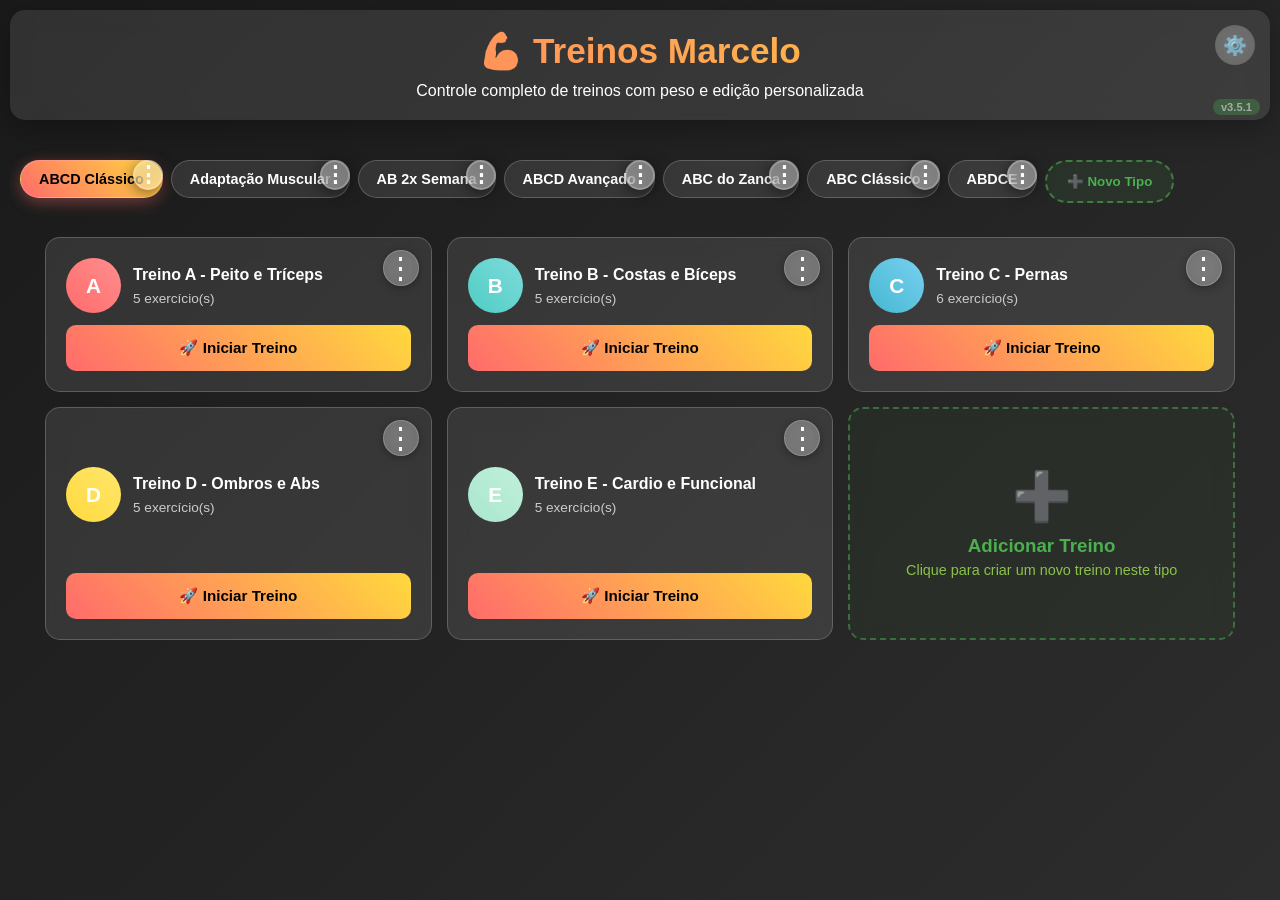
==== index.html @ 4aee3371 "Fix: Permitir criar treino sem exercícios" ====
<!DOCTYPE html>
<html lang="pt-br">
<head>
    <meta charset="UTF-8">
    <meta name="viewport" content="width=device-width, initial-scale=1.0, maximum-scale=1.0, user-scalable=no, viewport-fit=cover, shrink-to-fit=no">
    <meta http-equiv="Cache-Control" content="no-cache, no-store, must-revalidate">
    <meta http-equiv="Pragma" content="no-cache">
    <meta http-equiv="Expires" content="0">
    <title>💪 Treinos Marcelo - v3.5.1 Preview</title>
    <meta name="description" content="App de treinos com carga progressiva individual por série - v3.5.1 - Build: 20251028">
    <meta name="mobile-web-app-capable" content="yes">
    <meta name="apple-mobile-web-app-capable" content="yes">
    <meta name="apple-mobile-web-app-status-bar-style" content="black-translucent">
    <link rel="manifest" href="manifest.json">
    <meta name="theme-color" content="#1a1a1a">
    
    <style>
        * {
            margin: 0;
            padding: 0;
            box-sizing: border-box;
        }

        html {
            scroll-behavior: smooth;
        }

        body {
            font-family: 'Segoe UI', Tahoma, Geneva, Verdana, sans-serif;
            background: linear-gradient(135deg, #1a1a1a 0%, #2d2d2d 100%);
            color: #ffffff;
            min-height: 100vh;
            padding: 10px;
            -webkit-font-smoothing: antialiased;
            -moz-osx-font-smoothing: grayscale;
            touch-action: manipulation;
        }

        .header {
            text-align: center;
            padding: 20px;
            background: rgba(255, 255, 255, 0.1);
            backdrop-filter: blur(10px);
            border-radius: 15px;
            margin-bottom: 20px;
            box-shadow: 0 8px 32px rgba(0, 0, 0, 0.3);
            position: relative;
        }

        .header h1 {
            font-size: 2.2em;
            margin-bottom: 10px;
            background: linear-gradient(45deg, #ff6b6b, #ffd93d);
            -webkit-background-clip: text;
            -webkit-text-fill-color: transparent;
            background-clip: text;
        }

        .btn-config {
            position: absolute;
            top: 15px;
            right: 15px;
            background: rgba(255, 255, 255, 0.2);
            border: none;
            border-radius: 50%;
            width: 40px;
            height: 40px;
            color: white;
            cursor: pointer;
            font-size: 1.2em;
            transition: all 0.3s ease;
            backdrop-filter: blur(10px);
        }

        .btn-config:hover {
            background: rgba(255, 255, 255, 0.3);
            transform: rotate(90deg);
        }

        .tipo-selector {
            display: flex;
            flex-wrap: nowrap;
            gap: 8px;
            justify-content: flex-start;
            margin-bottom: 20px;
            position: relative;
            overflow-x: auto;
            overflow-y: visible;
            padding: 20px 10px 14px 10px;
            margin-top: 5px;
            scroll-behavior: smooth;
            -webkit-overflow-scrolling: touch;
            scroll-snap-type: x proximity;
            z-index: 50;
        }

        .tipo-selector::-webkit-scrollbar {
            height: 6px;
        }

        .tipo-selector::-webkit-scrollbar-track {
            background: rgba(255, 255, 255, 0.1);
            border-radius: 10px;
            margin: 0 10px;
        }

        .tipo-selector::-webkit-scrollbar-thumb {
            background: rgba(255, 193, 7, 0.6);
            border-radius: 10px;
        }

        .tipo-selector::-webkit-scrollbar-thumb:hover {
            background: rgba(255, 193, 7, 0.8);
        }

        .tipo-btn {
            padding: 10px 18px;
            border: none;
            border-radius: 20px;
            background: rgba(255, 255, 255, 0.1);
            color: white;
            cursor: pointer;
            transition: all 0.3s ease;
            font-weight: bold;
            font-size: 0.9em;
            backdrop-filter: blur(10px);
            border: 1px solid rgba(255, 255, 255, 0.2);
            user-select: none;
            -webkit-tap-highlight-color: transparent;
            white-space: nowrap;
            flex-shrink: 0;
            scroll-snap-align: start;
        }

        .tipo-btn:hover {
            background: rgba(255, 255, 255, 0.2);
            transform: translateY(-2px);
        }

        .tipo-btn.active {
            background: linear-gradient(45deg, #ff6b6b, #ffd93d);
            color: #000;
            box-shadow: 0 4px 15px rgba(255, 107, 107, 0.4);
        }

        .tipo-btn-container {
            position: relative;
            display: inline-block;
            z-index: 100;
        }

        .btn-menu-tipo {
            position: absolute;
            top: 0px;
            right: 0px;
            width: 30px;
            height: 30px;
            border: none;
            border-radius: 50%;
            background: rgba(255, 255, 255, 0.35);
            color: white;
            cursor: pointer;
            font-size: 1.4em;
            font-weight: bold;
            display: flex;
            align-items: center;
            justify-content: center;
            transition: all 0.3s ease;
            box-shadow: 0 3px 15px rgba(0, 0, 0, 0.5);
            z-index: 2000;
            backdrop-filter: blur(10px);
            border: 2px solid rgba(255, 255, 255, 0.2);
            line-height: 1;
        }

        .btn-menu-tipo:hover {
            background: rgba(255, 255, 255, 0.45);
            transform: scale(1.15);
            box-shadow: 0 4px 20px rgba(0, 0, 0, 0.6);
        }

        .dropdown-menu-tipo {
            position: absolute;
            top: 25px;
            right: -8px;
            background: rgba(30, 30, 30, 0.98);
            backdrop-filter: blur(20px);
            border-radius: 12px;
            box-shadow: 0 8px 32px rgba(0, 0, 0, 0.5);
            border: 1px solid rgba(255, 255, 255, 0.1);
            min-width: 160px;
            z-index: 3000;
            display: none;
            overflow: hidden;
            animation: fadeInDown 0.2s ease;
        }

        .dropdown-menu-tipo.show {
            display: block;
        }

        @keyframes fadeInDown {
            from {
                opacity: 0;
                transform: translateY(-10px);
            }
            to {
                opacity: 1;
                transform: translateY(0);
            }
        }

        .dropdown-item-tipo {
            padding: 12px 16px;
            cursor: pointer;
            transition: all 0.2s ease;
            display: flex;
            align-items: center;
            gap: 10px;
            color: white;
            font-size: 0.9em;
            border: none;
            background: transparent;
            width: 100%;
            text-align: left;
        }

        .dropdown-item-tipo:hover {
            background: rgba(255, 255, 255, 0.1);
        }

        .dropdown-item-tipo.edit {
            border-bottom: 1px solid rgba(255, 255, 255, 0.1);
        }

        .dropdown-item-tipo.edit:hover {
            background: rgba(255, 193, 7, 0.2);
            color: #ffc107;
        }

        .dropdown-item-tipo.delete:hover {
            background: rgba(244, 67, 54, 0.2);
            color: #f44336;
        }

        .btn-add-tipo {
            padding: 12px 20px;
            border: 2px dashed rgba(76, 175, 80, 0.6);
            border-radius: 25px;
            background: rgba(76, 175, 80, 0.1);
            color: #4caf50;
            cursor: pointer;
            transition: all 0.3s ease;
            font-weight: bold;
            backdrop-filter: blur(10px);
            user-select: none;
            -webkit-tap-highlight-color: transparent;
        }

        .btn-add-tipo:hover {
            background: rgba(76, 175, 80, 0.2);
            border-color: rgba(76, 175, 80, 0.8);
            transform: translateY(-2px);
        }

        .treinos-grid {
            display: grid;
            grid-template-columns: repeat(auto-fit, minmax(320px, 1fr));
            gap: 15px;
            max-width: 1200px;
            margin: 0 auto;
            padding: 0 5px;
        }

        .treino-card {
            background: rgba(255, 255, 255, 0.1);
            backdrop-filter: blur(10px);
            border-radius: 15px;
            padding: 18px;
            border: 1px solid rgba(255, 255, 255, 0.2);
            transition: all 0.3s ease;
            position: relative;
            overflow: visible;
            display: flex;
            flex-direction: column;
        }

        .treino-card:hover {
            transform: translateY(-3px);
            box-shadow: 0 10px 30px rgba(0, 0, 0, 0.3);
        }

        .treino-header {
            display: flex;
            align-items: center;
            margin-bottom: 12px;
            flex: 1;
            position: relative;
        }
        
        .btn-menu-treino-card {
            position: absolute;
            top: -8px;
            right: -8px;
            width: 36px;
            height: 36px;
            border: none;
            border-radius: 50%;
            background: rgba(255, 255, 255, 0.25);
            color: white;
            font-size: 1.8em;
            cursor: pointer;
            transition: all 0.3s ease;
            display: flex;
            align-items: center;
            justify-content: center;
            line-height: 1;
            z-index: 100;
            backdrop-filter: blur(10px);
            border: 1px solid rgba(255, 255, 255, 0.2);
            box-shadow: 0 2px 8px rgba(0, 0, 0, 0.3);
        }
        
        .btn-menu-treino-card:hover {
            background: rgba(255, 255, 255, 0.35);
            transform: scale(1.1);
        }

        .treino-letra {
            width: 55px;
            height: 55px;
            border-radius: 50%;
            display: flex;
            align-items: center;
            justify-content: center;
            font-weight: bold;
            font-size: 1.3em;
            margin-right: 12px;
            flex-shrink: 0;
        }

        .treino-a .treino-letra { background: linear-gradient(45deg, #ff6b6b, #ff8e8e); }
        .treino-b .treino-letra { background: linear-gradient(45deg, #4ecdc4, #7fdbda); }
        .treino-c .treino-letra { background: linear-gradient(45deg, #45b7d1, #78d1f0); }
        .treino-d .treino-letra { background: linear-gradient(45deg, #ffd93d, #ffe66d); }
        .treino-e .treino-letra { background: linear-gradient(45deg, #a8e6cf, #c1f0d8); }

        .treino-info h3 {
            font-size: 1em;
            margin-bottom: 5px;
            line-height: 1.3;
            word-wrap: break-word;
        }

        .treino-info p {
            color: #ccc;
            font-size: 0.85em;
        }

        .treino-actions {
            display: flex;
            gap: 10px;
            margin-top: auto;
        }

        .btn-iniciar {
            flex: 1;
            padding: 14px 12px;
            border: none;
            border-radius: 10px;
            background: linear-gradient(45deg, #ff6b6b, #ffd93d);
            color: #000;
            font-weight: bold;
            font-size: 0.95em;
            cursor: pointer;
            transition: all 0.3s ease;
            user-select: none;
            -webkit-tap-highlight-color: transparent;
        }

        .btn-iniciar:hover {
            transform: scale(1.05);
            box-shadow: 0 5px 15px rgba(255, 107, 107, 0.4);
        }

        .dropdown-menu-treino {
            position: absolute;
            top: 30px;
            right: -5px;
            background: rgba(30, 30, 30, 0.98);
            backdrop-filter: blur(20px);
            border-radius: 12px;
            box-shadow: 0 8px 32px rgba(0, 0, 0, 0.5);
            border: 1px solid rgba(255, 255, 255, 0.1);
            min-width: 160px;
            z-index: 1000;
            display: none;
            overflow: hidden;
            animation: fadeInDown 0.2s ease;
        }

        .dropdown-menu-treino.show {
            display: block;
        }

        .dropdown-item-treino {
            padding: 12px 16px;
            cursor: pointer;
            transition: all 0.2s ease;
            display: flex;
            align-items: center;
            gap: 10px;
            color: white;
            font-size: 0.9em;
            border: none;
            background: transparent;
            width: 100%;
            text-align: left;
        }

        .dropdown-item-treino:hover {
            background: rgba(255, 255, 255, 0.1);
        }

        .dropdown-item-treino.edit {
            border-bottom: 1px solid rgba(255, 255, 255, 0.1);
        }

        .dropdown-item-treino.edit:hover {
            background: rgba(255, 193, 7, 0.2);
            color: #ffc107;
        }

        .dropdown-item-treino.delete:hover {
            background: rgba(244, 67, 54, 0.2);
            color: #f44336;
        }

        .btn-edit {
            padding: 12px 16px;
            border: none;
            border-radius: 8px;
            background: rgba(255, 255, 255, 0.2);
            color: white;
            cursor: pointer;
            transition: all 0.3s ease;
            backdrop-filter: blur(10px);
            user-select: none;
            -webkit-tap-highlight-color: transparent;
        }

        .btn-edit:hover {
            background: rgba(255, 255, 255, 0.3);
            transform: scale(1.05);
        }

        /* Modal para execução do treino */
        .modal-overlay {
            position: fixed;
            top: 0;
            left: 0;
            width: 100%;
            height: 100%;
            background: rgba(0, 0, 0, 0.8);
            display: flex;
            align-items: center;
            justify-content: center;
            z-index: 1000;
            padding: 20px;
        }

        .modal-content {
            background: rgba(26, 26, 26, 0.95);
            backdrop-filter: blur(20px);
            border-radius: 20px;
            padding: 30px;
            max-width: 500px;
            width: 100%;
            max-height: 90vh;
            overflow-y: auto;
            border: 1px solid rgba(255, 255, 255, 0.2);
        }

        .modal-header {
            text-align: center;
            margin-bottom: 25px;
        }

        .modal-header h2 {
            margin-bottom: 10px;
            background: linear-gradient(45deg, #ff6b6b, #ffd93d);
            -webkit-background-clip: text;
            -webkit-text-fill-color: transparent;
            background-clip: text;
        }

        .exercicio-item {
            background: rgba(255, 255, 255, 0.1);
            border-radius: 10px;
            padding: 15px;
            margin-bottom: 12px;
            transition: all 0.3s ease;
        }

        .exercicio-item.concluido {
            background: rgba(76, 175, 80, 0.3);
            border: 1px solid rgba(76, 175, 80, 0.5);
        }

        .exercicio-header-row {
            display: flex;
            justify-content: space-between;
            align-items: center;
            margin-bottom: 12px;
            padding-bottom: 10px;
            border-bottom: 1px solid rgba(255, 255, 255, 0.1);
        }

        .exercicio-nome {
            font-weight: bold;
            font-size: 1em;
            color: #fff;
            flex: 1;
        }

        .exercicio-header-actions {
            display: flex;
            align-items: center;
            gap: 8px;
        }

        .series-config-input {
            width: 45px;
            padding: 6px;
            border: none;
            border-radius: 5px;
            background: rgba(255, 255, 255, 0.15);
            color: white;
            text-align: center;
            font-size: 0.85em;
            font-weight: bold;
        }

        .series-container {
            display: flex;
            flex-direction: column;
            gap: 8px;
            margin-bottom: 10px;
        }

        .serie-row {
            display: flex;
            align-items: center;
            gap: 8px;
            background: rgba(0, 0, 0, 0.2);
            padding: 8px 10px;
            border-radius: 8px;
            transition: all 0.2s ease;
        }

        .serie-row:hover {
            background: rgba(0, 0, 0, 0.3);
        }

        .serie-label {
            font-weight: bold;
            color: #ffd93d;
            font-size: 0.85em;
            min-width: 25px;
        }

        .reps-serie-input {
            width: 50px;
            padding: 6px;
            border: none;
            border-radius: 5px;
            background: rgba(255, 255, 255, 0.15);
            color: white;
            text-align: center;
            font-size: 0.85em;
        }

        .peso-serie-input {
            width: 60px;
            padding: 6px;
            border: none;
            border-radius: 5px;
            background: rgba(255, 107, 107, 0.2);
            color: white;
            text-align: center;
            font-size: 0.85em;
            font-weight: bold;
            border: 1px solid rgba(255, 107, 107, 0.3);
        }

        .peso-serie-input:focus {
            background: rgba(255, 107, 107, 0.3);
            outline: none;
            border-color: rgba(255, 107, 107, 0.5);
        }

        .btn-check-serie {
            width: 28px;
            height: 28px;
            border: none;
            border-radius: 50%;
            background: rgba(76, 175, 80, 0.2);
            color: white;
            cursor: pointer;
            font-size: 1em;
            transition: all 0.3s ease;
            display: flex;
            align-items: center;
            justify-content: center;
            margin-left: auto;
        }

        .btn-check-serie.concluida {
            background: rgba(76, 175, 80, 0.8);
            color: #fff;
        }

        .btn-check-serie:hover {
            transform: scale(1.1);
            background: rgba(76, 175, 80, 0.4);
        }

        .exercicio-footer {
            display: flex;
            gap: 6px;
            justify-content: center;
        }

        .btn-timer-small {
            padding: 6px 12px;
            border: none;
            border-radius: 6px;
            background: rgba(255, 193, 7, 0.2);
            color: #ffc107;
            cursor: pointer;
            font-size: 0.75em;
            transition: all 0.2s ease;
            font-weight: bold;
        }

        .btn-timer-small:hover {
            background: rgba(255, 193, 7, 0.3);
            transform: translateY(-2px);
        }

        .exercicio-info {
            flex: 0 0 auto;
            margin-right: 12px;
        }

        .exercicio-controls {
            display: flex;
            align-items: center;
            gap: 10px;
            flex-wrap: wrap;
        }

        .peso-input {
            width: 70px;
            padding: 8px;
            border: none;
            border-radius: 5px;
            background: rgba(255, 255, 255, 0.2);
            color: white;
            text-align: center;
            font-size: 0.9em;
        }

        .series-input, .reps-input {
            width: 50px;
            padding: 8px;
            border: none;
            border-radius: 5px;
            background: rgba(255, 255, 255, 0.2);
            color: white;
            text-align: center;
            font-size: 0.9em;
        }

        .peso-input::placeholder,
        .series-input::placeholder,
        .reps-input::placeholder,
        .series-config-input::placeholder,
        .reps-serie-input::placeholder,
        .peso-serie-input::placeholder {
            color: rgba(255, 255, 255, 0.7);
        }

        .timer-container {
            position: fixed;
            top: 50%;
            left: 50%;
            transform: translate(-50%, -50%);
            background: rgba(26, 26, 26, 0.95);
            backdrop-filter: blur(20px);
            border-radius: 20px;
            padding: 30px;
            text-align: center;
            z-index: 1500;
            border: 1px solid rgba(255, 255, 255, 0.2);
            min-width: 250px;
        }

        .timer-display {
            font-size: 3em;
            font-weight: bold;
            background: linear-gradient(45deg, #ff6b6b, #ffd93d);
            -webkit-background-clip: text;
            -webkit-text-fill-color: transparent;
            background-clip: text;
            margin-bottom: 20px;
        }

        .timer-controls {
            display: flex;
            gap: 10px;
            justify-content: center;
        }

        .btn-timer {
            padding: 10px 20px;
            border: none;
            border-radius: 8px;
            background: rgba(255, 255, 255, 0.2);
            color: white;
            cursor: pointer;
            transition: all 0.3s ease;
            font-weight: bold;
        }

        .btn-timer:hover {
            background: rgba(255, 255, 255, 0.3);
            transform: scale(1.05);
        }

        .btn-timer.primary {
            background: linear-gradient(45deg, #4caf50, #8bc34a);
        }

        .btn-timer.danger {
            background: linear-gradient(45deg, #f44336, #ff7043);
        }

        .peso-input::placeholder {
            color: rgba(255, 255, 255, 0.7);
        }

        .btn-concluir {
            padding: 8px 15px;
            border: none;
            border-radius: 5px;
            background: rgba(76, 175, 80, 0.7);
            color: white;
            cursor: pointer;
            transition: all 0.3s ease;
        }

        .btn-concluir:hover {
            background: rgba(76, 175, 80, 1);
        }

        .btn-concluir.concluido {
            background: rgba(255, 193, 7, 0.7);
        }

        .btn-concluir.concluido:hover {
            background: rgba(255, 193, 7, 1);
        }

        .modal-footer {
            text-align: center;
            margin-top: 25px;
        }

        .btn-fechar {
            padding: 12px 30px;
            border: none;
            border-radius: 8px;
            background: rgba(255, 255, 255, 0.2);
            color: white;
            cursor: pointer;
            transition: all 0.3s ease;
        }

        .btn-fechar:hover {
            background: rgba(255, 255, 255, 0.3);
        }

        /* Modal de edição */
        .modal-edicao {
            position: fixed;
            top: 0;
            left: 0;
            width: 100%;
            height: 100%;
            background: rgba(0, 0, 0, 0.8);
            display: flex;
            align-items: center;
            justify-content: center;
            z-index: 1001;
            padding: 20px;
        }

        .modal-edicao .modal-content {
            max-width: 600px;
        }

        /* Estilos específicos para o modal de cadastro de exercício */
        .modal-exercicio {
            max-width: 500px !important;
        }

        .form-exercicio {
            display: flex;
            flex-direction: column;
            gap: 20px;
        }

        .form-row {
            display: grid;
            grid-template-columns: 1fr 1fr;
            gap: 15px;
        }

        .form-preview {
            background: rgba(255, 255, 255, 0.05);
            padding: 15px;
            border-radius: 10px;
            border: 1px solid rgba(255, 255, 255, 0.1);
        }

        .form-preview h4 {
            margin: 0 0 10px 0;
            color: #4ecdc4;
            font-size: 0.9em;
        }

        .preview-exercicio {
            display: flex;
            justify-content: space-between;
            align-items: center;
            background: rgba(255, 255, 255, 0.1);
            padding: 12px;
            border-radius: 8px;
            font-size: 0.9em;
        }

        .preview-dados {
            color: #ccc;
            font-size: 0.8em;
        }

        .btn-edit-exercicio {
            background: rgba(255, 193, 61, 0.2);
            color: #ffd93d;
            border: 1px solid rgba(255, 193, 61, 0.3);
            border-radius: 6px;
            padding: 8px;
            cursor: pointer;
            transition: all 0.2s ease;
            font-size: 0.9em;
            margin-left: 10px;
        }

        .btn-edit-exercicio:hover {
            background: rgba(255, 193, 61, 0.3);
            transform: scale(1.05);
        }

        /* Histórico de carga progressiva */
        .carga-progressiva {
            background: rgba(255, 255, 255, 0.05);
            padding: 10px;
            border-radius: 8px;
            margin-top: 10px;
            border: 1px solid rgba(76, 175, 80, 0.3);
        }

        .carga-progressiva h5 {
            margin: 0 0 8px 0;
            color: #4caf50;
            font-size: 0.85em;
            display: flex;
            align-items: center;
            gap: 5px;
        }

        .series-historico-container {
            display: grid;
            grid-template-columns: repeat(auto-fit, minmax(140px, 1fr));
            gap: 10px;
            margin-top: 15px;
        }

        .serie-historico-card {
            background: rgba(255, 255, 255, 0.05);
            border: 1px solid rgba(255, 193, 7, 0.3);
            padding: 10px;
            border-radius: 8px;
        }

        .sugestao-mini {
            background: rgba(76, 175, 80, 0.15);
            border: 1px solid rgba(76, 175, 80, 0.3);
            padding: 6px 8px;
            border-radius: 5px;
            margin-bottom: 8px;
            font-size: 0.8em;
            display: flex;
            justify-content: space-between;
            align-items: center;
        }

        .btn-aplicar-mini {
            background: rgba(76, 175, 80, 0.7);
            color: white;
            border: none;
            padding: 4px 10px;
            border-radius: 4px;
            cursor: pointer;
            font-size: 0.9em;
            font-weight: bold;
        }

        .btn-aplicar-mini:hover {
            background: rgba(76, 175, 80, 1);
        }

        .historico-mini {
            display: flex;
            flex-direction: column;
            gap: 4px;
        }

        .historico-mini-item {
            display: flex;
            justify-content: space-between;
            padding: 3px 0;
            border-bottom: 1px solid rgba(255, 255, 255, 0.05);
        }

        .historico-item {
            background: rgba(255, 255, 255, 0.05);
            padding: 6px 10px;
            margin: 4px 0;
            border-radius: 5px;
            font-size: 0.8em;
            display: flex;
            justify-content: space-between;
            align-items: center;
        }

        .sugestao-carga {
            background: rgba(76, 175, 80, 0.2);
            border: 1px solid rgba(76, 175, 80, 0.5);
            padding: 8px 12px;
            border-radius: 6px;
            margin-top: 8px;
            font-size: 0.85em;
            color: #8bc34a;
            display: flex;
            align-items: center;
            gap: 8px;
        }

        .btn-usar-sugestao {
            background: rgba(76, 175, 80, 0.8);
            color: white;
            border: none;
            padding: 4px 12px;
            border-radius: 4px;
            cursor: pointer;
            font-size: 0.8em;
            font-weight: bold;
        }

        .btn-usar-sugestao:hover {
            background: rgba(76, 175, 80, 1);
        }

        /* ========================================
           OTIMIZAÇÕES POCO X7 PRO (393px width)
           ======================================== */
        
        @media (max-width: 393px) {
            /* Modal otimizado */
            .modal-content {
                max-width: 95vw !important;
                margin: 10px auto !important;
                padding: 15px !important;
                max-height: 90vh !important;
                overflow-y: auto !important;
            }
            
            .modal-exercicio {
                max-width: 95% !important;
                margin: 10px auto !important;
                max-height: 85vh !important;
                overflow-y: auto !important;
            }
            
            .form-exercicio {
                gap: 15px !important;
            }
            
            .form-exercicio input,
            .form-exercicio select {
                font-size: 16px !important;
                padding: 12px !important;
            }
            
            .form-exercicio label {
                font-size: 0.95em !important;
                margin-bottom: 5px !important;
            }
            
            /* Header ajustado */
            .header h1 {
                font-size: 1.8em !important;
            }
            
            .header p {
                font-size: 0.85em !important;
            }
            
            /* Seletor de tipos responsivo */
            .tipo-selector {
                gap: 8px !important;
                padding: 0 5px !important;
            }
            
            .tipo-btn-container {
                flex: 0 0 auto;
                z-index: 100 !important;
            }
            
            .tipo-btn {
                padding: 10px 16px !important;
                font-size: 0.85em !important;
                white-space: nowrap;
            }
            
            /* Botão de menu do tipo maior no mobile */
            .btn-menu-tipo {
                width: 32px !important;
                height: 32px !important;
                top: 2px !important;
                right: 2px !important;
                font-size: 1.4em !important;
                background: rgba(255, 255, 255, 0.4) !important;
                box-shadow: 0 4px 20px rgba(0, 0, 0, 0.6) !important;
                border: 2px solid rgba(255, 255, 255, 0.3) !important;
                z-index: 2000 !important;
            }
            
            .btn-menu-tipo:active {
                transform: scale(0.95) !important;
                background: rgba(255, 255, 255, 0.5) !important;
            }
            
            .dropdown-menu-tipo {
                z-index: 3000 !important;
                min-width: 150px !important;
                top: 28px !important;
            }
            
            .btn-add-tipo {
                padding: 10px 16px !important;
                font-size: 0.85em !important;
            }
            
            /* Grid de treinos */
            .treinos-grid {
                grid-template-columns: 1fr !important;
                gap: 15px !important;
                padding: 0 5px !important;
            }
            
            /* Cards de treino */
            .treino-card {
                padding: 15px !important;
            }
            
            .btn-menu-treino-card {
                width: 40px !important;
                height: 40px !important;
                top: -10px !important;
                right: -10px !important;
                font-size: 2em !important;
                background: rgba(255, 255, 255, 0.35) !important;
            }

            .treino-header {
                flex-direction: row;
                gap: 10px;
            }
            
            .treino-letra {
                width: 50px !important;
                height: 50px !important;
                font-size: 1.5em !important;
            }
            
            /* Formulários */
            .form-row {
                grid-template-columns: 1fr !important;
                gap: 10px !important;
            }
            
            .form-group input,
            .form-group textarea,
            .form-group select {
                font-size: 16px !important; /* Evita zoom no iOS */
            }
            
            /* Preview de exercício */
            .preview-exercicio {
                flex-direction: column;
                align-items: flex-start;
                gap: 5px;
            }
            
            /* Botões de edição */
            .btn-edit-exercicio {
                padding: 6px;
                font-size: 0.8em;
            }
            
            /* Séries individuais */
            .serie-row {
                flex-wrap: wrap;
                gap: 6px !important;
                padding: 10px 8px !important;
            }
            
            .serie-label {
                min-width: 30px !important;
            }
            
            .reps-serie-input,
            .peso-serie-input {
                flex: 1;
                min-width: 60px;
            }
            
            /* Footer de exercícios com timers */
            .exercicio-footer {
                flex-wrap: wrap;
                gap: 5px !important;
            }
            
            .btn-timer-small {
                flex: 1;
                min-width: 70px;
                padding: 8px 10px !important;
                font-size: 0.7em !important;
            }
            
            /* Dropdown menus */
            .dropdown-menu-tipo,
            .dropdown-menu-treino {
                min-width: 140px !important;
                right: 0 !important;
            }
            
            .btn-iniciar {
                flex: 1 !important;
                font-size: 0.9em !important;
                padding: 12px 10px !important;
            }
            
            .treino-actions {
                gap: 10px !important;
            }
            
            /* Histórico de séries */
            .series-historico-container {
                grid-template-columns: 1fr !important;
            }
            
            /* Botões de ação */
            .form-actions {
                flex-direction: column !important;
                gap: 10px !important;
            }
            
            .btn-salvar,
            .btn-cancelar,
            .btn-fechar {
                width: 100% !important;
            }
            
            /* Exercícios list */
            .exercicios-lista {
                max-height: 250px !important;
            }
            
            /* Input de nome de treino ao criar novo tipo */
            #novoTipoNome {
                font-size: 16px !important;
                width: 100% !important;
            }
        }

        .form-group {
            margin-bottom: 20px;
        }

        .form-group label {
            display: block;
            margin-bottom: 8px;
            font-weight: bold;
            color: #ffd93d;
        }

        .form-group input,
        .form-group textarea {
            width: 100%;
            padding: 12px;
            border: none;
            border-radius: 8px;
            background: rgba(255, 255, 255, 0.1);
            color: white;
            font-size: 16px;
            border: 1px solid rgba(255, 255, 255, 0.2);
        }

        .form-group input::placeholder,
        .form-group textarea::placeholder {
            color: rgba(255, 255, 255, 0.7);
        }

        .exercicios-lista {
            max-height: 300px;
            overflow-y: auto;
            border: 1px solid rgba(255, 255, 255, 0.2);
            border-radius: 8px;
            padding: 15px;
            background: rgba(255, 255, 255, 0.05);
        }

        .exercicio-edit {
            display: flex;
            align-items: center;
            gap: 10px;
            margin-bottom: 10px;
            padding: 12px;
            background: rgba(255, 255, 255, 0.1);
            border-radius: 8px;
            border: 1px solid rgba(255, 255, 255, 0.1);
        }
        
        .exercicio-preview-item {
            flex: 1;
            display: flex;
            flex-direction: column;
            gap: 8px;
            transition: all 0.2s ease;
        }
        
        .exercicio-preview-item:hover {
            background: rgba(255, 255, 255, 0.05);
            border-radius: 6px;
            padding: 4px;
            margin: -4px;
        }
        
        .exercicio-nome-preview {
            font-size: 1em;
            font-weight: 500;
            color: white;
            line-height: 1.3;
        }
        
        .exercicio-dados-preview {
            display: flex;
            gap: 8px;
            flex-wrap: wrap;
        }
        
        .exercicio-dados-preview span {
            font-size: 0.85em;
            padding: 4px 10px;
            border-radius: 12px;
            background: rgba(255, 255, 255, 0.15);
            color: #ccc;
            white-space: nowrap;
        }
        
        .badge-series {
            background: rgba(76, 175, 80, 0.3) !important;
            color: #a8e6cf !important;
        }
        
        .badge-reps {
            background: rgba(33, 150, 243, 0.3) !important;
            color: #7fdbda !important;
        }
        
        .badge-peso {
            background: rgba(255, 193, 7, 0.3) !important;
            color: #ffd93d !important;
        }

        .exercicio-input {
            flex: 1;
            padding: 8px;
            border: none;
            border-radius: 5px;
            background: rgba(255, 255, 255, 0.2);
            color: white;
        }

        .btn-remove {
            background: rgba(244, 67, 54, 0.7);
            color: white;
            border: none;
            border-radius: 50%;
            width: 30px;
            height: 30px;
            cursor: pointer;
            display: flex;
            align-items: center;
            justify-content: center;
            font-weight: bold;
        }

        .btn-add {
            width: 100%;
            padding: 12px;
            border: none;
            border-radius: 8px;
            background: rgba(76, 175, 80, 0.7);
            color: white;
            cursor: pointer;
            margin-top: 10px;
            font-weight: bold;
        }

        .btn-add:hover {
            background: rgba(76, 175, 80, 1);
        }

        .form-actions {
            display: flex;
            gap: 15px;
            margin-top: 25px;
        }

        .btn-salvar {
            flex: 1;
            padding: 12px;
            border: none;
            border-radius: 8px;
            background: linear-gradient(45deg, #4caf50, #8bc34a);
            color: white;
            font-weight: bold;
            cursor: pointer;
            transition: all 0.3s ease;
        }

        .btn-salvar:hover {
            transform: scale(1.05);
            box-shadow: 0 5px 15px rgba(76, 175, 80, 0.4);
        }

        .btn-cancelar {
            flex: 1;
            padding: 12px;
            border: none;
            border-radius: 8px;
            background: rgba(255, 255, 255, 0.2);
            color: white;
            cursor: pointer;
            transition: all 0.3s ease;
        }

        .btn-cancelar:hover {
            background: rgba(255, 255, 255, 0.3);
        }

        /* Notificações otimizadas para mobile */
        .notification {
            position: fixed;
            top: 20px;
            right: 20px;
            left: 20px;
            padding: 16px 20px;
            border-radius: 12px;
            color: white;
            font-weight: bold;
            z-index: 2000;
            animation: slideInMobile 0.4s ease;
            text-align: center;
            box-shadow: 0 8px 32px rgba(0, 0, 0, 0.3);
            backdrop-filter: blur(10px);
        }

        .notification.success {
            background: rgba(76, 175, 80, 0.9);
        }

        .notification.warning {
            background: rgba(255, 193, 7, 0.9);
        }

        @keyframes slideInMobile {
            from {
                transform: translateY(-100%);
                opacity: 0;
            }
            to {
                transform: translateY(0);
                opacity: 1;
            }
        }

        @keyframes slideIn {
            from {
                transform: translateX(100%);
                opacity: 0;
            }
            to {
                transform: translateX(0);
                opacity: 1;
            }
        }

        /* Animações suaves para interações */
        .treino-card {
            background: rgba(255, 255, 255, 0.1);
            backdrop-filter: blur(10px);
            border-radius: 15px;
            padding: 20px;
            border: 1px solid rgba(255, 255, 255, 0.2);
            transition: all 0.3s cubic-bezier(0.4, 0, 0.2, 1);
            position: relative;
            overflow: hidden;
            transform: translateZ(0); /* Força aceleração por hardware */
        }

        .treino-card:active {
            transform: translateY(-2px) scale(0.98);
        }

        /* Melhoria no feedback dos botões */
        .tipo-btn:active {
            transform: scale(0.95);
        }

        .btn-iniciar:active {
            transform: scale(0.95);
        }

        .btn-edit:active {
            transform: scale(0.95);
        }

        .btn-concluir:active {
            transform: scale(0.95);
        }

        /* Otimização específica para Poco X7 Pro (6.67" - 1080x2400px) */
        @media (max-width: 768px) {
            body {
                padding: 6px;
                min-height: 100vh;
                overflow-x: hidden;
            }
            
            .header {
                padding: 12px 16px;
                margin-bottom: 12px;
                border-radius: 12px;
            }
            
            .header h1 { 
                font-size: 1.8em; 
                margin-bottom: 6px;
                line-height: 1.2;
            }
            
            .header p {
                font-size: 0.85em;
                opacity: 0.9;
                line-height: 1.3;
            }
            
            .btn-config {
                width: 36px;
                height: 36px;
                top: 12px;
                right: 12px;
                font-size: 1.1em;
            }
            
            .tipo-selector {
                gap: 6px;
                margin-bottom: 12px;
                padding: 0 2px;
                justify-content: flex-start;
                overflow-x: auto;
                scrollbar-width: none;
                -ms-overflow-style: none;
                padding-bottom: 4px;
            }
            
            .tipo-selector::-webkit-scrollbar {
                display: none;
            }
            
            .tipo-btn-container {
                flex-shrink: 0;
                position: relative;
            }
            
            .tipo-btn { 
                padding: 10px 14px; 
                font-size: 0.85em;
                min-width: 120px;
                white-space: nowrap;
                border-radius: 20px;
            }
            
            .btn-edit-tipo {
                width: 18px;
                height: 18px;
                font-size: 0.6em;
                top: -4px;
                right: -4px;
            }
            
            .treinos-grid { 
                grid-template-columns: 1fr;
                gap: 12px;
                max-width: 100%;
                padding: 0 2px;
            }
            
            .treino-card {
                padding: 16px;
                margin: 0;
                border-radius: 12px;
            }
            
            .treino-header {
                margin-bottom: 12px;
            }
            
            .treino-letra {
                width: 42px;
                height: 42px;
                font-size: 1em;
                margin-right: 12px;
            }
            
            .treino-info h3 {
                font-size: 1.05em;
                line-height: 1.3;
                margin-bottom: 4px;
            }
            
            .treino-info p {
                font-size: 0.8em;
                line-height: 1.2;
            }
            
            .treino-actions {
                gap: 8px;
                margin-top: 12px;
            }
            
            .btn-iniciar {
                padding: 12px;
                font-size: 0.9em;
                border-radius: 10px;
            }
            
            .btn-edit {
                padding: 12px 16px;
                font-size: 1em;
                border-radius: 10px;
            }
        }

        /* Otimização específica para Poco X7 Pro (6.67" - 1080x2400px - ~393px CSS width) */
        @media (min-width: 380px) and (max-width: 420px) and (min-height: 800px) {
            body {
                padding: 4px;
            }
            
            .header {
                padding: 10px 14px;
                margin-bottom: 10px;
            }
            
            .header h1 {
                font-size: 1.75em;
                margin-bottom: 4px;
            }
            
            .header p {
                font-size: 0.8em;
            }
            
            .btn-config {
                width: 34px;
                height: 34px;
                top: 10px;
                right: 10px;
            }
            
            .tipo-selector {
                gap: 4px;
                margin-bottom: 10px;
                padding: 0 4px 6px 4px;
                justify-content: flex-start;
                overflow-x: auto;
                scrollbar-width: none;
                -ms-overflow-style: none;
            }
            
            .tipo-selector::-webkit-scrollbar {
                display: none;
            }
            
            .tipo-btn-container {
                flex-shrink: 0;
            }
            
            .tipo-btn {
                padding: 8px 12px;
                font-size: 0.8em;
                min-width: 110px;
                white-space: nowrap;
                border-radius: 18px;
            }
            
            .btn-edit-tipo {
                width: 16px;
                height: 16px;
                font-size: 0.5em;
                top: -3px;
                right: -3px;
            }
            
            .treinos-grid {
                grid-template-columns: 1fr;
                gap: 10px;
                padding: 0 4px;
            }
            
            .treino-card {
                padding: 14px;
                border-radius: 10px;
            }
            
            .treino-letra {
                width: 38px;
                height: 38px;
                font-size: 0.95em;
                margin-right: 10px;
            }
            
            .treino-info h3 {
                font-size: 1em;
                line-height: 1.2;
            }
            
            .treino-info p {
                font-size: 0.75em;
            }
            
            .btn-iniciar {
                padding: 10px;
                font-size: 0.85em;
            }
            
            .btn-edit {
                padding: 10px 14px;
                font-size: 0.9em;
            }
        }

        /* Modal responsivo otimizado para Poco X7 Pro */
        @media (max-width: 768px) {
            .modal-overlay {
                padding: 8px;
                align-items: flex-start;
                padding-top: 15px;
            }
            
            .modal-content { 
                padding: 16px;
                margin: 0;
                width: 100%;
                max-width: 100%;
                max-height: calc(100vh - 30px);
                border-radius: 12px;
            }
            
            .modal-header h2 {
                font-size: 1.3em;
                margin-bottom: 6px;
            }
            
            .modal-header p {
                font-size: 0.85em;
            }
            
            .exercicio-item {
                padding: 12px;
                margin-bottom: 10px;
                border-radius: 8px;
                flex-direction: column;
                align-items: stretch;
                gap: 8px;
            }
            
            .exercicio-info {
                margin-right: 0;
                margin-bottom: 6px;
            }
            
            .exercicio-nome {
                font-size: 0.9em;
                line-height: 1.3;
                margin-bottom: 0;
                text-align: center;
            }
            
            .exercicio-controls {
                gap: 6px;
                flex-wrap: wrap;
                align-items: center;
                justify-content: center;
            }
            
            .peso-input, .series-input, .reps-input {
                padding: 8px 6px;
                font-size: 16px; /* Evita zoom no iOS */
                border-radius: 6px;
            }
            
            .peso-input {
                width: 60px;
            }
            
            .series-input, .reps-input {
                width: 40px;
            }
            
            .btn-timer {
                padding: 6px 8px;
                font-size: 0.9em;
                border-radius: 6px;
            }
            
            .btn-concluir {
                padding: 8px 10px;
                font-size: 0.85em;
                white-space: nowrap;
                border-radius: 6px;
            }
            
            .timer-container {
                padding: 16px;
                min-width: 180px;
                border-radius: 16px;
            }
            
            .timer-display {
                font-size: 2.2em;
                margin-bottom: 12px;
            }
            
            .timer-controls {
                gap: 8px;
            }
            
            .btn-timer {
                padding: 8px 12px;
                font-size: 0.85em;
                border-radius: 8px;
            }
            
            .form-group {
                margin-bottom: 14px;
            }
            
            .form-group label {
                margin-bottom: 6px;
                font-size: 0.9em;
            }
            
            .exercicio-edit {
                padding: 10px !important;
                gap: 8px !important;
            }
            
            .exercicio-nome-preview {
                font-size: 0.95em !important;
            }
            
            .exercicio-dados-preview {
                gap: 6px !important;
            }
            
            .exercicio-dados-preview span {
                font-size: 0.75em !important;
                padding: 3px 8px !important;
            }
            
            .form-group input,
            .form-group textarea,
            .form-group select {
                padding: 12px;
                font-size: 16px; /* Evita zoom no iOS */
                border-radius: 8px;
            }
            
            .exercicios-lista {
                max-height: 220px;
                padding: 10px;
                border-radius: 8px;
            }
            
            .exercicio-edit {
                padding: 6px;
                margin-bottom: 6px;
                gap: 6px;
                border-radius: 6px;
            }
            
            .exercicio-input {
                padding: 8px;
                font-size: 16px; /* Evita zoom no iOS */
                border-radius: 6px;
            }
            
            .btn-remove {
                width: 28px;
                height: 28px;
                font-size: 1em;
            }
            
            .btn-add {
                padding: 12px;
                font-size: 0.9em;
                margin-top: 6px;
                border-radius: 8px;
            }
            
            .form-actions {
                gap: 10px;
                margin-top: 16px;
            }
            
            .btn-salvar,
            .btn-cancelar {
                padding: 12px;
                font-size: 0.95em;
                border-radius: 8px;
            }
            
            .btn-fechar {
                padding: 12px 20px;
                font-size: 0.95em;
                border-radius: 8px;
            }
            
            .notification {
                top: 8px;
                right: 8px;
                left: 8px;
                padding: 12px 14px;
                font-size: 0.85em;
                border-radius: 10px;
            }
        }

        /* Otimização específica para modal no Poco X7 Pro */
        @media (min-width: 380px) and (max-width: 420px) and (min-height: 800px) {
            .modal-overlay {
                padding: 6px;
                padding-top: 12px;
            }
            
            .modal-content {
                padding: 14px;
                max-height: calc(100vh - 24px);
                border-radius: 10px;
            }
            
            .modal-header h2 {
                font-size: 1.2em;
                margin-bottom: 4px;
            }
            
            .modal-header p {
                font-size: 0.8em;
            }
            
            .exercicio-item {
                padding: 10px;
                margin-bottom: 8px;
                flex-direction: row;
                align-items: center;
                gap: 6px;
            }
            
            .exercicio-info {
                flex: 0 0 auto;
                margin-right: 8px;
                margin-bottom: 0;
                min-width: 120px;
                max-width: 120px;
            }
            
            .exercicio-nome {
                font-size: 0.85em;
                margin-bottom: 0;
                text-align: left;
                line-height: 1.2;
                max-width: 120px;
                overflow: hidden;
                text-overflow: ellipsis;
                white-space: nowrap;
            }
            
            .exercicio-controls {
                gap: 4px;
                flex-wrap: nowrap;
                align-items: center;
                justify-content: flex-end;
                flex: 1;
            }
            
            .peso-input {
                width: 55px;
                padding: 6px 4px;
                font-size: 14px;
            }
            
            .series-input, .reps-input {
                width: 35px;
                padding: 6px 4px;
                font-size: 14px;
            }
            
            .btn-timer {
                padding: 5px 6px;
                font-size: 0.8em;
                min-width: 32px;
                min-height: 32px;
            }
            
            .btn-concluir {
                padding: 6px 8px;
                font-size: 0.8em;
                white-space: nowrap;
                min-width: 50px;
            }
            
            .timer-container {
                padding: 12px;
                min-width: 160px;
            }
            
            .timer-display {
                font-size: 2em;
                margin-bottom: 10px;
            }
            
            .notification {
                top: 6px;
                right: 6px;
                left: 6px;
                padding: 10px 12px;
                font-size: 0.8em;
            }
        }

        /* Otimização para telas pequenas (até 360px) */
        @media (max-width: 360px) {
            body {
                padding: 3px;
            }
            
            .header {
                padding: 8px 12px;
                margin-bottom: 8px;
            }
            
            .header h1 { 
                font-size: 1.6em; 
                margin-bottom: 3px;
            }
            
            .header p {
                font-size: 0.75em;
            }
            
            .btn-config {
                width: 32px;
                height: 32px;
                top: 8px;
                right: 8px;
                font-size: 1em;
            }
            
            .tipo-selector {
                gap: 3px;
                margin-bottom: 8px;
                padding: 0 3px 4px 3px;
            }
            
            .tipo-btn { 
                padding: 8px 10px; 
                font-size: 0.75em;
                min-width: 100px;
                border-radius: 16px;
            }
            
            .btn-edit-tipo {
                width: 14px;
                height: 14px;
                font-size: 0.45em;
                top: -2px;
                right: -2px;
            }
            
            .treinos-grid {
                gap: 8px;
                padding: 0 3px;
            }
            
            .treino-card {
                padding: 12px;
                border-radius: 8px;
            }
            
            .treino-letra {
                width: 36px;
                height: 36px;
                font-size: 0.9em;
                margin-right: 8px;
            }
            
            .treino-info h3 {
                font-size: 0.95em;
            }
            
            .treino-info p {
                font-size: 0.7em;
            }
            
            .btn-iniciar {
                padding: 10px;
                font-size: 0.8em;
            }
            
            .btn-edit {
                padding: 10px 12px;
                font-size: 0.85em;
            }
        }

        /* Suporte específico para Poco X7 Pro em modo paisagem */
        @media (min-width: 800px) and (max-width: 900px) and (max-height: 420px) and (orientation: landscape) {
            body {
                padding: 4px;
            }
            
            .header {
                padding: 8px 16px;
                margin-bottom: 8px;
            }
            
            .header h1 {
                font-size: 1.5em;
                margin-bottom: 2px;
            }
            
            .header p {
                font-size: 0.75em;
            }
            
            .tipo-selector {
                margin-bottom: 8px;
                gap: 4px;
            }
            
            .tipo-btn {
                padding: 6px 12px;
                font-size: 0.8em;
            }
            
            .treinos-grid {
                grid-template-columns: repeat(2, 1fr);
                gap: 8px;
            }
            
            .treino-card {
                padding: 12px;
            }
            
            .treino-letra {
                width: 35px;
                height: 35px;
                font-size: 0.9em;
            }
            
            .modal-content {
                max-height: calc(100vh - 20px);
                padding: 12px;
            }
            
            .exercicio-item {
                padding: 8px;
                margin-bottom: 6px;
            }
            
            .exercicio-controls {
                gap: 4px;
            }
        }

        /* Melhorias para interação touch - Poco X7 Pro otimizado */
        @media (hover: none) and (pointer: coarse) {
            .tipo-btn,
            .btn-iniciar,
            .btn-edit,
            .btn-concluir,
            .btn-salvar,
            .btn-cancelar,
            .btn-fechar {
                min-height: 44px; /* Área mínima recomendada para touch */
                -webkit-tap-highlight-color: rgba(255, 255, 255, 0.1);
                touch-action: manipulation;
            }
            
            .btn-remove {
                min-width: 44px;
                min-height: 44px;
            }
            
            .peso-input, .series-input, .reps-input {
                min-height: 44px;
                -webkit-appearance: none;
                -moz-appearance: textfield;
                appearance: none;
            }
            
            .btn-timer {
                min-height: 40px;
                min-width: 40px;
            }
            
            .btn-edit-tipo {
                min-width: 32px;
                min-height: 32px;
            }
            
            .btn-config {
                min-width: 44px;
                min-height: 44px;
            }
            
            /* Remover spinners dos inputs number */
            .peso-input::-webkit-outer-spin-button,
            .peso-input::-webkit-inner-spin-button,
            .series-input::-webkit-outer-spin-button,
            .series-input::-webkit-inner-spin-button,
            .reps-input::-webkit-outer-spin-button,
            .reps-input::-webkit-inner-spin-button {
                -webkit-appearance: none;
                appearance: none;
                margin: 0;
            }
            
            /* Melhor feedback visual para touch */
            .tipo-btn:active,
            .btn-iniciar:active,
            .btn-edit:active,
            .btn-concluir:active,
            .btn-timer:active {
                transform: scale(0.95);
                transition: transform 0.1s ease;
            }
            
            /* Scrolling suave para listas */
            .tipo-selector,
            .exercicios-lista,
            .modal-content {
                -webkit-overflow-scrolling: touch;
                scroll-behavior: smooth;
            }
            
            /* Otimização de performance para animações */
            .treino-card,
            .exercicio-item,
            .tipo-btn,
            .modal-content {
                will-change: transform;
                backface-visibility: hidden;
                -webkit-backface-visibility: hidden;
            }
        }

        /* Viewport específico para Poco X7 Pro */
        @media screen and (device-width: 393px) and (device-height: 851px) and (-webkit-device-pixel-ratio: 2.75) {
            /* Meta viewport já está otimizado no HTML */
            html {
                -webkit-text-size-adjust: 100%;
                -ms-text-size-adjust: 100%;
                text-size-adjust: 100%;
            }
            
            body {
                -webkit-font-smoothing: antialiased;
                -moz-osx-font-smoothing: grayscale;
                text-rendering: optimizeLegibility;
            }
            
            /* Otimização para tela AMOLED */
            .header,
            .treino-card,
            .modal-content,
            .timer-container {
                box-shadow: 0 4px 20px rgba(0, 0, 0, 0.4);
            }
        }
    </style>
</head>
<body>
    <div class="header">
        <h1>💪 Treinos Marcelo</h1>
        <p>Controle completo de treinos com peso e edição personalizada</p>
        <span style="position: absolute; bottom: 5px; right: 10px; font-size: 0.7em; color: rgba(255,255,255,0.5); font-weight: bold; background: rgba(76,175,80,0.3); padding: 2px 8px; border-radius: 10px;">v3.5.1</span>
        <button class="btn-config" onclick="abrirConfiguracoes()" title="Configurações">⚙️</button>
    </div>

    <div class="tipo-selector" id="tipoSelector">
        <!-- Botões dos tipos serão inseridos aqui -->
    </div>

    <div class="treinos-grid" id="treinosContainer">
        <!-- Cards dos treinos serão inseridos aqui -->
    </div>

    <script>
        // Estado da aplicação
        let tipoAtualIndex = 0;

        // Validação de Schema de Dados
        function validarTreino(treino) {
            if (!treino || typeof treino !== 'object') return false;
            if (!treino.letra || !treino.nome || !treino.descricao || !treino.classe) return false;
            if (!Array.isArray(treino.exercicios)) return false;
            // Permitir treinos sem exercícios (será editado depois)
            return true;
        }

        function validarTipoTreino(tipo) {
            if (!tipo || typeof tipo !== 'object') return false;
            if (!tipo.nome || !Array.isArray(tipo.treinos)) return false;
            return tipo.treinos.every(validarTreino);
        }

        function validarExercicio(exercicio) {
            if (typeof exercicio === 'string') return exercicio.trim() !== '';
            if (typeof exercicio === 'object') {
                return exercicio.nome && 
                       exercicio.nome.trim() !== '' && 
                       exercicio.nome.length <= 100;
            }
            return false;
        }

        // Salvar com validação
        function salvarTreinosComValidacao() {
            try {
                // Validar antes de salvar
                if (!Array.isArray(todosTipos)) {
                    console.error('❌ Erro: todosTipos não é um array');
                    return false;
                }
                
                const dadosValidos = todosTipos.every(validarTipoTreino);
                if (!dadosValidos) {
                    console.error('❌ Erro: Dados de treino inválidos');
                    mostrarNotificacao('⚠️ Erro ao salvar: dados inválidos', 'warning');
                    return false;
                }

                localStorage.setItem('marceloTreinos', JSON.stringify(todosTipos));
                console.log('✅ Treinos salvos com sucesso');
                return true;
            } catch (error) {
                console.error('❌ Erro ao salvar treinos:', error);
                mostrarNotificacao('❌ Erro ao salvar dados!', 'warning');
                return false;
            }
        }

        // Dados dos treinos - Array com 7 tipos
        const todosTipos = [
            // 0 - ABCD Clássico (5 treinos)
            {
                nome: 'ABCD Clássico',
                treinos: [
                    {
                        letra: 'A',
                        nome: 'Treino A - Peito e Tríceps',
                        descricao: '5 exercícios • Força e volume',
                        classe: 'treino-a',
                        exercicios: [
                            { nome: 'Supino Reto', series: '3', reps: '12', peso: '' },
                            { nome: 'Supino Inclinado', series: '3', reps: '10', peso: '' },
                            { nome: 'Crucifixo', series: '3', reps: '15', peso: '' },
                            { nome: 'Tríceps Testa', series: '3', reps: '12', peso: '' },
                            { nome: 'Tríceps Pulley', series: '3', reps: '15', peso: '' }
                        ]
                    },
                    {
                        letra: 'B',
                        nome: 'Treino B - Costas e Bíceps',
                        descricao: '5 exercícios • Puxadas e rosca',
                        classe: 'treino-b',
                        exercicios: [
                            { nome: 'Puxada Frontal', series: '3', reps: '12', peso: '' },
                            { nome: 'Remada Curvada', series: '3', reps: '10', peso: '' },
                            { nome: 'Pullover', series: '3', reps: '15', peso: '' },
                            { nome: 'Rosca Direta', series: '3', reps: '12', peso: '' },
                            { nome: 'Rosca Martelo', series: '3', reps: '15', peso: '' }
                        ]
                    },
                    {
                        letra: 'C',
                        nome: 'Treino C - Pernas',
                        descricao: '6 exercícios • Membros inferiores',
                        classe: 'treino-c',
                        exercicios: [
                            { nome: 'Agachamento Livre', series: '4', reps: '10', peso: '' },
                            { nome: 'Leg Press', series: '3', reps: '15', peso: '' },
                            { nome: 'Stiff', series: '3', reps: '12', peso: '' },
                            { nome: 'Extensora', series: '3', reps: '15', peso: '' },
                            { nome: 'Flexora', series: '3', reps: '15', peso: '' },
                            { nome: 'Panturrilha', series: '4', reps: '20', peso: '' }
                        ]
                    },
                    {
                        letra: 'D',
                        nome: 'Treino D - Ombros e Abs',
                        descricao: '5 exercícios • Delts e core',
                        classe: 'treino-d',
                        exercicios: [
                            { nome: 'Desenvolvimento', series: '3', reps: '12', peso: '' },
                            { nome: 'Elevação Lateral', series: '3', reps: '15', peso: '' },
                            { nome: 'Elevação Posterior', series: '3', reps: '15', peso: '' },
                            { nome: 'Encolhimento', series: '3', reps: '12', peso: '' },
                            { nome: 'Abdominal', series: '3', reps: '20', peso: '' }
                        ]
                    },
                    {
                        letra: 'E',
                        nome: 'Treino E - Cardio e Funcional',
                        descricao: '5 exercícios • Condicionamento',
                        classe: 'treino-e',
                        exercicios: [
                            { nome: 'Esteira', series: '1', reps: '20', peso: 'min' },
                            { nome: 'Bike Ergométrica', series: '1', reps: '15', peso: 'min' },
                            { nome: 'Elíptico', series: '1', reps: '10', peso: 'min' },
                            { nome: 'Corda Naval', series: '3', reps: '30', peso: 'seg' },
                            { nome: 'Burpees', series: '3', reps: '15', peso: '' }
                        ]
                    }
                ]
            },
            // 1 - Adaptação Muscular (2 treinos)
            {
                nome: 'Adaptação Muscular',
                treinos: [
                    {
                        letra: 'A',
                        nome: 'Adaptação A - Full Body',
                        descricao: '4 exercícios • Corpo todo',
                        classe: 'treino-a',
                        exercicios: [
                            { nome: 'Agachamento', series: '3', reps: '15', peso: '' },
                            { nome: 'Flexão', series: '3', reps: '12', peso: '' },
                            { nome: 'Remada', series: '3', reps: '12', peso: '' },
                            { nome: 'Prancha', series: '3', reps: '30', peso: 'seg' }
                        ]
                    },
                    {
                        letra: 'B',
                        nome: 'Adaptação B - Resistência',
                        descricao: '4 exercícios • Condicionamento',
                        classe: 'treino-b',
                        exercicios: [
                            { nome: 'Leg Press', series: '3', reps: '15', peso: '' },
                            { nome: 'Puxada', series: '3', reps: '12', peso: '' },
                            { nome: 'Desenvolvimento', series: '3', reps: '12', peso: '' },
                            { nome: 'Bicicleta', series: '1', reps: '15', peso: 'min' }
                        ]
                    }
                ]
            },
            // 2 - AB 2x Semana (2 treinos)
            {
                nome: 'AB 2x Semana',
                treinos: [
                    {
                        letra: 'A',
                        nome: 'Treino A - Superior',
                        descricao: '6 exercícios • Membros superiores',
                        classe: 'treino-a',
                        exercicios: [
                            { nome: 'Supino Reto', series: '4', reps: '8', peso: '' },
                            { nome: 'Puxada Frontal', series: '4', reps: '8', peso: '' },
                            { nome: 'Desenvolvimento', series: '3', reps: '10', peso: '' },
                            { nome: 'Rosca Direta', series: '3', reps: '12', peso: '' },
                            { nome: 'Tríceps Testa', series: '3', reps: '12', peso: '' },
                            { nome: 'Elevação Lateral', series: '3', reps: '15', peso: '' }
                        ]
                    },
                    {
                        letra: 'B',
                        nome: 'Treino B - Inferior',
                        descricao: '5 exercícios • Membros inferiores',
                        classe: 'treino-b',
                        exercicios: [
                            { nome: 'Agachamento', series: '4', reps: '10', peso: '' },
                            { nome: 'Stiff', series: '3', reps: '12', peso: '' },
                            { nome: 'Leg Press', series: '3', reps: '15', peso: '' },
                            { nome: 'Extensora', series: '3', reps: '15', peso: '' },
                            { nome: 'Panturrilha', series: '4', reps: '20', peso: '' }
                        ]
                    }
                ]
            },
            // 3 - ABCD Avançado (4 treinos)
            {
                nome: 'ABCD Avançado',
                treinos: [
                    {
                        letra: 'A',
                        nome: 'Treino A - Peito/Tríceps Power',
                        descricao: '6 exercícios • Alta intensidade',
                        classe: 'treino-a',
                        exercicios: [
                            { nome: 'Supino Reto', series: '4', reps: '6', peso: '' },
                            { nome: 'Supino Inclinado', series: '4', reps: '8', peso: '' },
                            { nome: 'Crucifixo Inclinado', series: '3', reps: '12', peso: '' },
                            { nome: 'Paralelas', series: '3', reps: '10', peso: '' },
                            { nome: 'Tríceps Testa', series: '3', reps: '12', peso: '' },
                            { nome: 'Tríceps Corda', series: '3', reps: '15', peso: '' }
                        ]
                    },
                    {
                        letra: 'B',
                        nome: 'Treino B - Costas/Bíceps Power',
                        descricao: '6 exercícios • Força máxima',
                        classe: 'treino-b',
                        exercicios: [
                            { nome: 'Barra Fixa', series: '4', reps: '8', peso: '' },
                            { nome: 'Remada Curvada', series: '4', reps: '8', peso: '' },
                            { nome: 'Puxada Frontal', series: '3', reps: '10', peso: '' },
                            { nome: 'Remada Unilateral', series: '3', reps: '12', peso: '' },
                            { nome: 'Rosca Direta', series: '3', reps: '12', peso: '' },
                            { nome: 'Rosca 21', series: '3', reps: '21', peso: '' }
                        ]
                    },
                    {
                        letra: 'C',
                        nome: 'Treino C - Pernas Power',
                        descricao: '7 exercícios • Força e massa',
                        classe: 'treino-c',
                        exercicios: [
                            { nome: 'Agachamento Livre', series: '4', reps: '8', peso: '' },
                            { nome: 'Leg Press', series: '4', reps: '12', peso: '' },
                            { nome: 'Stiff', series: '3', reps: '10', peso: '' },
                            { nome: 'Afundo', series: '3', reps: '12', peso: '' },
                            { nome: 'Extensora', series: '3', reps: '15', peso: '' },
                            { nome: 'Flexora', series: '3', reps: '15', peso: '' },
                            { nome: 'Panturrilha', series: '4', reps: '20', peso: '' }
                        ]
                    },
                    {
                        letra: 'D',
                        nome: 'Treino D - Ombros/Core Power',
                        descricao: '6 exercícios • Delts e abdomen',
                        classe: 'treino-d',
                        exercicios: [
                            { nome: 'Desenvolvimento', series: '3', reps: '10', peso: '' },
                            { nome: 'Elevação Lateral', series: '3', reps: '15', peso: '' },
                            { nome: 'Elevação Frontal', series: '3', reps: '15', peso: '' },
                            { nome: 'Elevação Posterior', series: '3', reps: '15', peso: '' },
                            { nome: 'Encolhimento', series: '3', reps: '12', peso: '' },
                            { nome: 'Prancha', series: '3', reps: '60', peso: 'seg' }
                        ]
                    }
                ]
            },
            // 4 - ABC do Zanca (3 treinos)
            {
                nome: 'ABC do Zanca',
                treinos: [
                    {
                        letra: 'A',
                        nome: 'Treino A - Push (Empurrar)',
                        descricao: '5 exercícios • Peito/ombros/tríceps',
                        classe: 'treino-a',
                        exercicios: ['Supino Reto', 'Desenvolvimento', 'Supino Inclinado', 'Elevação Lateral', 'Tríceps Pulley']
                    },
                    {
                        letra: 'B',
                        nome: 'Treino B - Pull (Puxar)',
                        descricao: '5 exercícios • Costas/bíceps',
                        classe: 'treino-b',
                        exercicios: ['Puxada Frontal', 'Remada Curvada', 'Remada Cavalinho', 'Rosca Direta', 'Rosca Martelo']
                    },
                    {
                        letra: 'C',
                        nome: 'Treino C - Legs (Pernas)',
                        descricao: '5 exercícios • Membros inferiores',
                        classe: 'treino-c',
                        exercicios: ['Agachamento', 'Leg Press', 'Stiff', 'Extensora', 'Panturrilha']
                    }
                ]
            },
            // 5 - ABC Clássico (3 treinos)
            {
                nome: 'ABC Clássico',
                treinos: [
                    {
                        letra: 'A',
                        nome: 'Treino A - Peito e Tríceps',
                        descricao: '4 exercícios • Empurrar',
                        classe: 'treino-a',
                        exercicios: ['Supino Reto', 'Supino Inclinado', 'Tríceps Testa', 'Tríceps Pulley']
                    },
                    {
                        letra: 'B',
                        nome: 'Treino B - Costas e Bíceps',
                        descricao: '4 exercícios • Puxar',
                        classe: 'treino-b',
                        exercicios: ['Puxada Frontal', 'Remada Curvada', 'Rosca Direta', 'Rosca Martelo']
                    },
                    {
                        letra: 'C',
                        nome: 'Treino C - Pernas e Ombros',
                        descricao: '4 exercícios • Inferior e delts',
                        classe: 'treino-c',
                        exercicios: ['Agachamento', 'Stiff', 'Desenvolvimento', 'Elevação Lateral']
                    }
                ]
            },
            // 6 - ABDCE (5 treinos)
            {
                nome: 'ABDCE',
                treinos: [
                    {
                        letra: 'A',
                        nome: 'Treino A - Peito e Tríceps',
                        descricao: '6 exercícios • Empurrar',
                        classe: 'treino-a',
                        exercicios: ['Panturrilha em pé na máquina ou smith com step', 'Panturrilha sentada', 'Supino inclinado smith ou máquina', 'Supino reto halteres', 'Supino inclinado com halteres combinado com crucifixo inclinado com halteres', 'Supino declinado']
                    },
                    {
                        letra: 'B',
                        nome: 'Treino B - Costas e Bíceps',
                        descricao: '5 exercícios • Puxar',
                        classe: 'treino-b',
                        exercicios: ['Abdominal supra na prancha', 'Abdominal infra na torre', 'Remada curvada pronada', 'Remada baixa pegada aberta', 'Serrote']
                    },
                    {
                        letra: 'C',
                        nome: 'Treino C - Pernas',
                        descricao: '5 exercícios • Membros inferiores',
                        classe: 'treino-c',
                        exercicios: ['Agachamento Livre', 'Leg 45º', 'Cadeira Extensora', 'Flexor deitado', 'Flexor sentado']
                    },
                    {
                        letra: 'D',
                        nome: 'Treino D - Ombros',
                        descricao: '5 exercícios • Deltoides',
                        classe: 'treino-d',
                        exercicios: ['Panturrilha em pé na máquina ou smith com step', 'Panturrilha sentada', 'Desenvolvimento sentado com halteres', 'Elevação frontal corda', 'Elevação lateral']
                    },
                    {
                        letra: 'E',
                        nome: 'Treino E - Braços',
                        descricao: '6 exercícios • Bíceps e tríceps',
                        classe: 'treino-e',
                        exercicios: ['Abdominal supra na prancha', 'Abdominal infra na torre', 'Rosca direta barra em pé', 'Rosca scott na máquina ou no cross 21', 'Rosca direta com halteres sentado na gravs', 'Rosca direta corda']
                    }
                ]
            }
        ];

        // Inicializar app
        document.addEventListener('DOMContentLoaded', function() {
            console.log('💪 Inicializando Treinos Marcelo v3.1 com validação...');
            
            // Carregar treinos salvos do localStorage com validação
            const treinosSalvos = localStorage.getItem('marceloTreinos');
            if (treinosSalvos) {
                try {
                    const treinosCarregados = JSON.parse(treinosSalvos);
                    if (Array.isArray(treinosCarregados) && treinosCarregados.length >= 6) {
                        // Validar cada tipo antes de carregar
                        let dadosValidos = true;
                        treinosCarregados.forEach((tipo, index) => {
                            if (tipo && tipo.treinos && Array.isArray(tipo.treinos) && index < todosTipos.length) {
                                if (validarTipoTreino(tipo)) {
                                    todosTipos[index] = tipo;
                                } else {
                                    console.warn(`⚠️ Tipo ${index} inválido, usando padrão`);
                                    dadosValidos = false;
                                }
                            }
                        });
                        
                        if (dadosValidos) {
                            console.log('✅ Treinos personalizados carregados e validados');
                        } else {
                            console.log('⚠️ Alguns dados inválidos foram ignorados');
                            mostrarNotificacao('⚠️ Alguns dados foram restaurados aos padrões', 'warning');
                        }
                    }
                } catch (error) {
                    console.error('⚠️ Erro ao carregar treinos salvos:', error);
                    mostrarNotificacao('⚠️ Erro ao carregar dados salvos, usando padrões', 'warning');
                }
            }
            
            carregarTreinos();
            console.log('✅ App v3.5.1 Preview Visual carregado com sucesso!');
            
            // Verificar atualizações do Service Worker
            verificarAtualizacoes();
        });

        // Verificar atualizações do Service Worker
        function verificarAtualizacoes() {
            if ('serviceWorker' in navigator) {
                // Forçar atualização a cada 5 segundos
                setInterval(() => {
                    navigator.serviceWorker.getRegistration().then(reg => {
                        if (reg) {
                            reg.update();
                        }
                    });
                }, 5000);

                navigator.serviceWorker.getRegistration().then(reg => {
                    if (reg) {
                        reg.update();
                        
                        // Detectar nova versão e recarregar automaticamente
                        reg.addEventListener('updatefound', () => {
                            const newWorker = reg.installing;
                            console.log('🔄 Nova versão detectada, instalando...');
                            
                            newWorker.addEventListener('statechange', () => {
                                if (newWorker.state === 'activated' && navigator.serviceWorker.controller) {
                                    console.log('✅ Nova versão ativada! Recarregando...');
                                    // Recarregar automaticamente após 1 segundo
                                    setTimeout(() => {
                                        window.location.reload(true);
                                    }, 1000);
                                }
                            });
                        });
                    }
                });

                // Listener para quando o SW assumir controle
                navigator.serviceWorker.addEventListener('controllerchange', () => {
                    console.log('🔄 Service Worker atualizado! Recarregando página...');
                    window.location.reload(true);
                });
            }
        }

        function carregarTreinos() {
            console.log('🔄 Carregando treinos...');
            
            // Carregar seletor de tipos
            const tipoSelector = document.getElementById('tipoSelector');
            tipoSelector.innerHTML = '';
            
            todosTipos.forEach((tipo, index) => {
                const container = document.createElement('div');
                container.className = 'tipo-btn-container';
                
                const btn = document.createElement('button');
                btn.className = `tipo-btn ${index === tipoAtualIndex ? 'active' : ''}`;
                btn.textContent = tipo.nome;
                btn.onclick = () => selecionarTipo(index);
                
                // Botão de menu (três pontos)
                const menuBtn = document.createElement('button');
                menuBtn.className = 'btn-menu-tipo';
                menuBtn.innerHTML = '⋮';
                menuBtn.onclick = (e) => {
                    e.stopPropagation();
                    toggleDropdownMenu(container, index);
                };
                menuBtn.title = 'Opções';
                
                // Menu dropdown
                const dropdown = document.createElement('div');
                dropdown.className = 'dropdown-menu-tipo';
                
                // Opção Editar
                const editItem = document.createElement('button');
                editItem.className = 'dropdown-item-tipo edit';
                editItem.innerHTML = '✏️ Editar Nome';
                editItem.onclick = (e) => {
                    e.stopPropagation();
                    editarNomeTipo(index);
                    dropdown.classList.remove('show');
                };
                
                // Opção Deletar
                const deleteItem = document.createElement('button');
                deleteItem.className = 'dropdown-item-tipo delete';
                deleteItem.innerHTML = '🗑️ Deletar Tipo';
                deleteItem.onclick = (e) => {
                    e.stopPropagation();
                    deletarTipoTreino(index);
                    dropdown.classList.remove('show');
                };
                
                dropdown.appendChild(editItem);
                dropdown.appendChild(deleteItem);
                
                container.appendChild(btn);
                container.appendChild(menuBtn);
                container.appendChild(dropdown);
                tipoSelector.appendChild(container);
            });
            
            // Botão para adicionar novo tipo
            const btnAddTipo = document.createElement('button');
            btnAddTipo.className = 'btn-add-tipo';
            btnAddTipo.innerHTML = '➕ Novo Tipo';
            btnAddTipo.onclick = criarNovoTipoTreino;
            tipoSelector.appendChild(btnAddTipo);
            
            // Carregar treinos do tipo atual
            carregarTreinosTipo(tipoAtualIndex);
        }

        function selecionarTipo(index) {
            console.log(`🎯 Selecionando tipo: ${todosTipos[index].nome}`);
            tipoAtualIndex = index;
            
            // Atualizar botões
            document.querySelectorAll('.tipo-btn').forEach((btn, i) => {
                btn.classList.toggle('active', i === index);
            });
            
            // Carregar treinos
            carregarTreinosTipo(index);
        }

        function toggleDropdownMenu(container, index) {
            const dropdown = container.querySelector('.dropdown-menu-tipo');
            const isShowing = dropdown.classList.contains('show');
            
            // Fechar todos os menus abertos
            document.querySelectorAll('.dropdown-menu-tipo').forEach(menu => {
                menu.classList.remove('show');
            });
            
            // Toggle do menu atual
            if (!isShowing) {
                dropdown.classList.add('show');
                
                // Fechar ao clicar fora
                setTimeout(() => {
                    const closeOnClickOutside = (e) => {
                        if (!container.contains(e.target)) {
                            dropdown.classList.remove('show');
                            document.removeEventListener('click', closeOnClickOutside);
                        }
                    };
                    document.addEventListener('click', closeOnClickOutside);
                }, 0);
            }
        }

        function toggleDropdownMenuTreino(event, treinoIndex) {
            event.stopPropagation();
            const button = event.target;
            const card = button.closest('.treino-card');
            const dropdown = card.querySelector('.dropdown-menu-treino');
            const isShowing = dropdown.classList.contains('show');
            
            // Fechar todos os menus abertos
            document.querySelectorAll('.dropdown-menu-treino').forEach(menu => {
                menu.classList.remove('show');
            });
            
            // Toggle do menu atual
            if (!isShowing) {
                dropdown.classList.add('show');
                
                // Fechar ao clicar fora
                setTimeout(() => {
                    const closeOnClickOutside = (e) => {
                        if (!actionsDiv.contains(e.target)) {
                            dropdown.classList.remove('show');
                            document.removeEventListener('click', closeOnClickOutside);
                        }
                    };
                    document.addEventListener('click', closeOnClickOutside);
                }, 0);
            }
        }

        function carregarTreinosTipo(tipoIndex) {
            const container = document.getElementById('treinosContainer');
            const tipo = todosTipos[tipoIndex];
            
            console.log(`📋 Carregando ${tipo.treinos.length} treinos do tipo: ${tipo.nome}`);
            
            container.innerHTML = '';
            
            tipo.treinos.forEach((treino, index) => {
                const card = document.createElement('div');
                card.className = `treino-card ${treino.classe}`;
                
                const numExercicios = treino.exercicios.length;
                
                card.innerHTML = `
                    <div class="treino-header">
                        <div class="treino-letra">${treino.letra}</div>
                        <div class="treino-info">
                            <h3>${treino.nome}</h3>
                            <p>${numExercicios} exercício(s)</p>
                        </div>
                        <button class="btn-menu-treino-card" onclick="toggleDropdownMenuTreino(event, ${index})" title="Opções">
                            ⋮
                        </button>
                    </div>
                    <div class="treino-actions">
                        <button class="btn-iniciar" onclick="iniciarTreino(${index})">
                            🚀 Iniciar Treino
                        </button>
                    </div>
                `;
                
                // Criar menu dropdown
                const menuDropdown = document.createElement('div');
                menuDropdown.className = 'dropdown-menu-treino';
                menuDropdown.dataset.treinoIndex = index;
                
                // Opção Editar
                const editItem = document.createElement('button');
                editItem.className = 'dropdown-item-treino edit';
                editItem.innerHTML = '✏️ Editar';
                editItem.onclick = (e) => {
                    e.stopPropagation();
                    editarTreino(index);
                    menuDropdown.classList.remove('show');
                };
                
                menuDropdown.appendChild(editItem);
                
                // Opção Deletar
                const deleteItem = document.createElement('button');
                deleteItem.className = 'dropdown-item-treino delete';
                deleteItem.innerHTML = '🗑️ Deletar';
                deleteItem.onclick = (e) => {
                    e.stopPropagation();
                    deletarTreino(index);
                    menuDropdown.classList.remove('show');
                };
                menuDropdown.appendChild(deleteItem);
                
                card.appendChild(menuDropdown);
                
                container.appendChild(card);
            });
            
            // Adicionar botão para criar novo treino no tipo atual
            const addTreinoCard = document.createElement('div');
            addTreinoCard.className = 'treino-card';
            addTreinoCard.style.border = '2px dashed rgba(76, 175, 80, 0.5)';
            addTreinoCard.style.background = 'rgba(76, 175, 80, 0.05)';
            addTreinoCard.style.cursor = 'pointer';
            addTreinoCard.onclick = adicionarTreinoAoTipo;
            
            addTreinoCard.innerHTML = `
                <div style="text-align: center; padding: 40px 20px;">
                    <div style="font-size: 3em; margin-bottom: 10px;">➕</div>
                    <h3 style="color: #4caf50; margin-bottom: 5px;">Adicionar Treino</h3>
                    <p style="color: #8bc34a; font-size: 0.9em;">Clique para criar um novo treino neste tipo</p>
                </div>
            `;
            
            container.appendChild(addTreinoCard);
            
            console.log(`✅ ${tipo.treinos.length} treinos carregados!`);
        }

        function iniciarTreino(index) {
            const treino = todosTipos[tipoAtualIndex].treinos[index];
            console.log(`🚀 Iniciando treino: ${treino.nome}`);
            
            // Criar modal
            const modal = document.createElement('div');
            modal.className = 'modal-overlay';
            
            let exerciciosHtml = '';
            treino.exercicios.forEach((exercicio, i) => {
                // Pegar nome do exercício (compatibilidade com ambos formatos)
                const nomeExercicio = typeof exercicio === 'string' ? exercicio : exercicio.nome;
                const seriesPadrao = typeof exercicio === 'object' ? exercicio.series : '3';
                const repsPadrao = typeof exercicio === 'object' ? exercicio.reps : '12';
                const pesoPadrao = typeof exercicio === 'object' ? exercicio.peso : '';
                
                // Carregar dados salvos
                const seriesKey = `series_${tipoAtualIndex}_${index}_${i}`;
                const repsKey = `reps_${tipoAtualIndex}_${index}_${i}`;
                const concluidoKey = `concluido_${tipoAtualIndex}_${index}_${i}`;
                
                const seriesSalvas = parseInt(localStorage.getItem(seriesKey) || seriesPadrao) || 3;
                const repsSalvas = localStorage.getItem(repsKey) || repsPadrao;
                const concluido = localStorage.getItem(concluidoKey) === 'true';
                
                // Gerar inputs de peso para cada série
                let seriesInputsHtml = '';
                for (let s = 1; s <= seriesSalvas; s++) {
                    const pesoSerieKey = `peso_${tipoAtualIndex}_${index}_${i}_serie${s}`;
                    const pesoSerieSalvo = localStorage.getItem(pesoSerieKey) || pesoPadrao;
                    
                    seriesInputsHtml += `
                        <div class="serie-row">
                            <span class="serie-label">${s}ª</span>
                            <input type="number" 
                                   class="reps-serie-input" 
                                   placeholder="Reps"
                                   value="${repsSalvas}"
                                   onchange="salvarRepsSerie(${tipoAtualIndex}, ${index}, ${i}, ${s}, this.value)">
                            <span style="color: #ccc; font-size: 0.8em;">×</span>
                            <input type="text" 
                                   class="peso-serie-input" 
                                   placeholder="kg"
                                   value="${pesoSerieSalvo}"
                                   onchange="salvarPesoSerie(${tipoAtualIndex}, ${index}, ${i}, ${s}, this.value)">
                            <span style="color: #ccc;">kg</span>
                            <button class="btn-check-serie" onclick="toggleSerieConcluida(${tipoAtualIndex}, ${index}, ${i}, ${s}, this)" title="Marcar série como concluída">
                                ${localStorage.getItem(`serie_concluida_${tipoAtualIndex}_${index}_${i}_${s}`) === 'true' ? '✓' : '○'}
                            </button>
                        </div>
                    `;
                }
                
                exerciciosHtml += `
                    <div class="exercicio-item ${concluido ? 'concluido' : ''}" data-exercicio="${i}">
                        <div class="exercicio-header-row">
                            <div class="exercicio-nome">${nomeExercicio}</div>
                            <div class="exercicio-header-actions">
                                <input type="number" 
                                       class="series-config-input" 
                                       placeholder="Séries" 
                                       value="${seriesSalvas}"
                                       min="1"
                                       max="10"
                                       onchange="atualizarNumeroSeries(${tipoAtualIndex}, ${index}, ${i}, this.value)"
                                       title="Número de séries">
                                <button class="btn-timer" onclick="mostrarHistoricoCarga(${tipoAtualIndex}, ${index}, ${i})" title="Histórico de carga">📊</button>
                                <button class="btn-concluir ${concluido ? 'concluido' : ''}" 
                                        onclick="toggleConcluido(${tipoAtualIndex}, ${index}, ${i}, this)">
                                    ${concluido ? '✓' : '○'}
                                </button>
                            </div>
                        </div>
                        <div class="series-container">
                            ${seriesInputsHtml}
                        </div>
                        <div class="exercicio-footer">
                            <button class="btn-timer-small" onclick="iniciarTimer(obterTempoDescanso())" title="Timer padrão">⏱️ Padrão</button>
                            <button class="btn-timer-small" onclick="iniciarTimer(60)" title="Timer 1min">⏱️ 1:00</button>
                            <button class="btn-timer-small" onclick="iniciarTimer(90)" title="Timer 1:30min">⏱️ 1:30</button>
                            <button class="btn-timer-small" onclick="iniciarTimer(120)" title="Timer 2min">⏱️ 2:00</button>
                        </div>
                    </div>
                `;
            });
            
            modal.innerHTML = `
                <div class="modal-content">
                    <div class="modal-header">
                        <h2>${treino.nome}</h2>
                        <p>${treino.descricao}</p>
                    </div>
                    <div class="exercicios-list">
                        ${exerciciosHtml}
                    </div>
                    <div class="modal-footer">
                        <button class="btn-fechar" onclick="fecharModal()">Fechar</button>
                    </div>
                </div>
            `;
            
            document.body.appendChild(modal);
        }

        function salvarPeso(tipoIndex, treinoIndex, exercicioIndex, peso) {
            const key = `peso_${tipoIndex}_${treinoIndex}_${exercicioIndex}`;
            localStorage.setItem(key, peso);
            
            // NOVO: Salvar no histórico de carga progressiva
            salvarHistoricoCarga(tipoIndex, treinoIndex, exercicioIndex, peso);
            
            console.log(`💾 Peso salvo: ${peso}kg para exercício ${exercicioIndex}`);
        }

        // NOVAS FUNÇÕES: Carga Progressiva por Série
        function salvarPesoSerie(tipoIndex, treinoIndex, exercicioIndex, serieNum, peso) {
            const key = `peso_${tipoIndex}_${treinoIndex}_${exercicioIndex}_serie${serieNum}`;
            localStorage.setItem(key, peso);
            
            // Salvar no histórico
            salvarHistoricoSerie(tipoIndex, treinoIndex, exercicioIndex, serieNum, peso);
            
            console.log(`💾 Peso série ${serieNum} salvo: ${peso}kg`);
            mostrarNotificacao(`💪 ${peso}kg salvo na ${serieNum}ª série`, 'success');
        }

        function salvarRepsSerie(tipoIndex, treinoIndex, exercicioIndex, serieNum, reps) {
            const key = `reps_${tipoIndex}_${treinoIndex}_${exercicioIndex}_serie${serieNum}`;
            localStorage.setItem(key, reps);
            console.log(`💾 Reps série ${serieNum} salvo: ${reps}`);
        }

        function toggleSerieConcluida(tipoIndex, treinoIndex, exercicioIndex, serieNum, button) {
            const key = `serie_concluida_${tipoIndex}_${treinoIndex}_${exercicioIndex}_${serieNum}`;
            const isConcluida = localStorage.getItem(key) === 'true';
            
            localStorage.setItem(key, !isConcluida);
            button.textContent = !isConcluida ? '✓' : '○';
            button.classList.toggle('concluida');
            
            // Verificar se todas as séries foram concluídas
            verificarExercicioConcluido(tipoIndex, treinoIndex, exercicioIndex);
            
            if (!isConcluida) {
                mostrarNotificacao(`✅ ${serieNum}ª série concluída!`, 'success');
            }
        }

        function verificarExercicioConcluido(tipoIndex, treinoIndex, exercicioIndex) {
            const seriesKey = `series_${tipoIndex}_${treinoIndex}_${exercicioIndex}`;
            const numSeries = parseInt(localStorage.getItem(seriesKey) || 3);
            
            let todasConcluidas = true;
            for (let s = 1; s <= numSeries; s++) {
                const key = `serie_concluida_${tipoIndex}_${treinoIndex}_${exercicioIndex}_${s}`;
                if (localStorage.getItem(key) !== 'true') {
                    todasConcluidas = false;
                    break;
                }
            }
            
            // Atualizar status do exercício completo
            const concluidoKey = `concluido_${tipoIndex}_${treinoIndex}_${exercicioIndex}`;
            localStorage.setItem(concluidoKey, todasConcluidas);
            
            if (todasConcluidas) {
                mostrarNotificacao('🎉 Exercício completo!', 'success');
            }
        }

        function atualizarNumeroSeries(tipoIndex, treinoIndex, exercicioIndex, numSeries) {
            numSeries = parseInt(numSeries) || 3;
            if (numSeries < 1) numSeries = 1;
            if (numSeries > 10) numSeries = 10;
            
            const key = `series_${tipoIndex}_${treinoIndex}_${exercicioIndex}`;
            localStorage.setItem(key, numSeries);
            
            // Recarregar o modal
            fecharModal();
            setTimeout(() => iniciarTreino(treinoIndex), 100);
            
            mostrarNotificacao(`📝 Número de séries atualizado: ${numSeries}`, 'info');
        }

        function salvarHistoricoSerie(tipoIndex, treinoIndex, exercicioIndex, serieNum, peso) {
            if (!peso || peso.trim() === '') return;
            
            const key = `historico_serie_${tipoIndex}_${treinoIndex}_${exercicioIndex}_${serieNum}`;
            let historico = JSON.parse(localStorage.getItem(key) || '[]');
            
            historico.push({
                data: new Date().toISOString(),
                peso: parseFloat(peso) || 0
            });
            
            // Manter últimos 10 registros
            if (historico.length > 10) {
                historico = historico.slice(-10);
            }
            
            localStorage.setItem(key, JSON.stringify(historico));
        }

        // NOVA: Sistema de Carga Progressiva
        function salvarHistoricoCarga(tipoIndex, treinoIndex, exercicioIndex, peso) {
            if (!peso || peso.trim() === '') return;
            
            const treino = todosTipos[tipoIndex].treinos[treinoIndex];
            const exercicio = treino.exercicios[exercicioIndex];
            const nomeExercicio = typeof exercicio === 'string' ? exercicio : exercicio.nome;
            
            const key = `historicoCarga_${tipoIndex}_${treinoIndex}_${exercicioIndex}`;
            let historico = JSON.parse(localStorage.getItem(key) || '[]');
            
            // Adicionar novo registro
            historico.push({
                data: new Date().toISOString(),
                peso: parseFloat(peso) || 0,
                exercicio: nomeExercicio
            });
            
            // Manter apenas últimos 10 registros
            if (historico.length > 10) {
                historico = historico.slice(-10);
            }
            
            localStorage.setItem(key, JSON.stringify(historico));
            console.log(`📊 Histórico de carga atualizado para ${nomeExercicio}`);
        }

        function obterHistoricoCarga(tipoIndex, treinoIndex, exercicioIndex) {
            const key = `historicoCarga_${tipoIndex}_${treinoIndex}_${exercicioIndex}`;
            return JSON.parse(localStorage.getItem(key) || '[]');
        }

        function calcularSugestaoCarga(historico) {
            if (historico.length === 0) return null;
            
            // Pegar últimos 3 registros
            const ultimos = historico.slice(-3);
            const media = ultimos.reduce((acc, h) => acc + h.peso, 0) / ultimos.length;
            const ultimo = ultimos[ultimos.length - 1].peso;
            
            // Sugerir aumento progressivo de 2.5% a 5%
            const incremento = ultimo * 0.025; // 2.5%
            const sugestao = Math.ceil((ultimo + incremento) / 2.5) * 2.5; // Arredondar para 2.5kg
            
            return {
                ultimo: ultimo,
                media: media.toFixed(1),
                sugestao: sugestao.toFixed(1),
                tendencia: ultimo >= media ? '📈 Evoluindo' : '📉 Abaixo da média'
            };
        }

        function mostrarHistoricoCarga(tipoIndex, treinoIndex, exercicioIndex) {
            const treino = todosTipos[tipoIndex].treinos[treinoIndex];
            const exercicio = treino.exercicios[exercicioIndex];
            const nomeExercicio = typeof exercicio === 'string' ? exercicio : exercicio.nome;
            
            const seriesKey = `series_${tipoIndex}_${treinoIndex}_${exercicioIndex}`;
            const numSeries = parseInt(localStorage.getItem(seriesKey) || 3);
            
            let seriesHistoricoHtml = '';
            
            // Mostrar histórico de cada série
            for (let s = 1; s <= numSeries; s++) {
                const key = `historico_serie_${tipoIndex}_${treinoIndex}_${exercicioIndex}_${s}`;
                const historico = JSON.parse(localStorage.getItem(key) || '[]');
                
                let serieHtml = `<div class="serie-historico-card">
                    <h4 style="color: #ffd93d; margin-bottom: 8px;">${s}ª Série</h4>`;
                
                if (historico.length === 0) {
                    serieHtml += '<p style="color: #999; font-size: 0.8em;">Sem histórico</p>';
                } else {
                    const ultimos = historico.slice(-3).reverse();
                    const ultimo = historico[historico.length - 1];
                    const sugestao = Math.ceil((ultimo.peso * 1.025) / 2.5) * 2.5;
                    
                    serieHtml += `<div class="sugestao-mini">
                        <span>💡 Sugestão: <strong>${sugestao.toFixed(1)}kg</strong></span>
                        <button class="btn-aplicar-mini" onclick="aplicarSugestaoSerie(${tipoIndex}, ${treinoIndex}, ${exercicioIndex}, ${s}, ${sugestao})">
                            ↑
                        </button>
                    </div>`;
                    
                    serieHtml += '<div class="historico-mini">';
                    ultimos.forEach(registro => {
                        const data = new Date(registro.data);
                        const dataFormatada = data.toLocaleDateString('pt-BR', { day: '2-digit', month: '2-digit' });
                        serieHtml += `
                            <div class="historico-mini-item">
                                <span style="font-size: 0.75em; color: #999;">${dataFormatada}</span>
                                <strong style="color: #4caf50;">${registro.peso}kg</strong>
                            </div>
                        `;
                    });
                    serieHtml += '</div>';
                }
                
                serieHtml += '</div>';
                seriesHistoricoHtml += serieHtml;
            }
            
            const modal = document.createElement('div');
            modal.className = 'modal-overlay';
            modal.innerHTML = `
                <div class="modal-content" style="max-width: 500px; max-height: 85vh; overflow-y: auto;">
                    <div class="modal-header">
                        <h2>📊 Histórico de Cargas</h2>
                        <p>${nomeExercicio}</p>
                    </div>
                    
                    <div class="series-historico-container">
                        ${seriesHistoricoHtml}
                    </div>
                    
                    <div class="form-actions" style="margin-top: 20px;">
                        <button class="btn-fechar" onclick="fecharModal()">✅ Fechar</button>
                    </div>
                </div>
            `;
            
            document.body.appendChild(modal);
        }

        function aplicarSugestaoSerie(tipoIndex, treinoIndex, exercicioIndex, serieNum, sugestao) {
            // Encontrar o input da série e aplicar o valor
            const inputs = document.querySelectorAll(`[data-exercicio="${exercicioIndex}"] .peso-serie-input`);
            if (inputs[serieNum - 1]) {
                inputs[serieNum - 1].value = sugestao.toFixed(1);
                salvarPesoSerie(tipoIndex, treinoIndex, exercicioIndex, serieNum, sugestao.toFixed(1));
                fecharModal();
                mostrarNotificacao(`✅ ${sugestao.toFixed(1)}kg aplicado na ${serieNum}ª série!`, 'success');
            }
        }

        function toggleConcluido(tipoIndex, treinoIndex, exercicioIndex, button) {
            const key = `concluido_${tipoIndex}_${treinoIndex}_${exercicioIndex}`;
            const exercicioItem = button.closest('.exercicio-item');
            const jaFeito = exercicioItem.classList.contains('concluido');
            
            if (jaFeito) {
                // Desfazer
                exercicioItem.classList.remove('concluido');
                button.classList.remove('concluido');
                button.textContent = 'Concluir';
                localStorage.removeItem(key);
                mostrarNotificacao('↩️ Exercício desmarcado');
            } else {
                // Marcar como feito
                exercicioItem.classList.add('concluido');
                button.classList.add('concluido');
                button.textContent = '✓ Feito';
                localStorage.setItem(key, 'true');
                mostrarNotificacao('✅ Exercício concluído!');
                
                // Verificar se treino foi concluído e salvar no histórico
                setTimeout(() => {
                    const treino = todosTipos[tipoIndex].treinos[treinoIndex];
                    let exerciciosConcluidos = 0;
                    
                    treino.exercicios.forEach((_, i) => {
                        if (localStorage.getItem(`concluido_${tipoIndex}_${treinoIndex}_${i}`) === 'true') {
                            exerciciosConcluidos++;
                        }
                    });
                    
                    // Se mais de 50% dos exercícios foram concluídos, salvar no histórico
                    const percentualConcluido = (exerciciosConcluidos / treino.exercicios.length) * 100;
                    if (percentualConcluido >= 50) {
                        if (salvarTreinoNoHistorico(tipoIndex, treinoIndex)) {
                            console.log(`📊 Treino salvo no histórico: ${percentualConcluido.toFixed(0)}% concluído`);
                        }
                    }
                }, 100);
            }
            
            console.log(`${jaFeito ? '↩️ Desmarcado' : '✅ Concluído'} exercício ${exercicioIndex}`);
        }

        function editarTreino(index) {
            console.log(`✏️ Editando treino ${index}`);
            const treino = todosTipos[tipoAtualIndex].treinos[index];
            
            // Criar modal de edição
            const modal = document.createElement('div');
            modal.className = 'modal-overlay';
            
            let exerciciosHtml = '';
            treino.exercicios.forEach((exercicio, i) => {
                const nomeExercicio = typeof exercicio === 'string' ? exercicio : exercicio.nome;
                const seriesPadrao = typeof exercicio === 'object' ? exercicio.series : '3';
                const repsPadrao = typeof exercicio === 'object' ? exercicio.reps : '12';
                const pesoPadrao = typeof exercicio === 'object' ? exercicio.peso : '';
                
                exerciciosHtml += `
                    <div class="exercicio-edit" data-exercicio-index="${i}">
                        <button class="btn-remove" onclick="removerExercicio(${i})">×</button>
                        <div class="exercicio-preview-item" style="cursor: pointer;">
                            <div class="exercicio-nome-preview">${nomeExercicio}</div>
                            <div class="exercicio-dados-preview">
                                <span class="badge-series">${seriesPadrao} séries</span>
                                <span class="badge-reps">${repsPadrao} reps</span>
                                <span class="badge-peso">${pesoPadrao || 'kg'}</span>
                            </div>
                        </div>
                        <input type="hidden" class="exercicio-input" value="${nomeExercicio}" data-index="${i}">
                        <input type="hidden" class="series-default-input" value="${seriesPadrao}" data-index="${i}">
                        <input type="hidden" class="reps-default-input" value="${repsPadrao}" data-index="${i}">
                        <input type="hidden" class="peso-default-input" value="${pesoPadrao}" data-index="${i}">
                        <button class="btn-edit-exercicio" title="Editar exercício">✏️</button>
                    </div>
                `;
            });
            
            modal.innerHTML = `
                <div class="modal-content">
                    <div class="modal-header">
                        <h2>✏️ Editar Treino</h2>
                        <p>Personalize seu treino como desejar</p>
                    </div>
                    
                    <div class="form-group">
                        <label for="edit-nome">Nome do Treino:</label>
                        <input type="text" id="edit-nome" value="${treino.nome}" placeholder="Ex: Treino A - Peito">
                    </div>
                    
                    <div class="form-group">
                        <label for="edit-descricao">Descrição:</label>
                        <input type="text" id="edit-descricao" value="${treino.descricao}" placeholder="Ex: 5 exercícios • Força">
                    </div>
                    
                    <div class="form-group">
                        <label>Exercícios (Nome • Séries • Reps • Peso/Unidade):</label>
                        <div class="exercicios-lista" id="exercicios-lista">
                            ${exerciciosHtml}
                            <button class="btn-add" onclick="adicionarExercicio()">➕ Adicionar Exercício</button>
                        </div>
                    </div>
                    
                    <div class="form-actions">
                        <button class="btn-salvar" onclick="salvarEdicaoTreino(${index})">💾 Salvar</button>
                        <button class="btn-cancelar" onclick="fecharModal()">❌ Cancelar</button>
                    </div>
                </div>
            `;
            
            document.body.appendChild(modal);
            
            // Adicionar event listeners para os exercícios existentes
            setTimeout(() => {
                const exerciciosEdit = document.querySelectorAll('#exercicios-lista .exercicio-edit');
                exerciciosEdit.forEach((exercicioDiv) => {
                    const previewItem = exercicioDiv.querySelector('.exercicio-preview-item');
                    const btnEdit = exercicioDiv.querySelector('.btn-edit-exercicio');
                    
                    if (previewItem) {
                        previewItem.addEventListener('click', function() {
                            const exerciciosAtuais = document.querySelectorAll('#exercicios-lista .exercicio-edit');
                            const idx = Array.from(exerciciosAtuais).indexOf(exercicioDiv);
                            abrirModalCadastroExercicio(idx);
                        });
                    }
                    
                    if (btnEdit) {
                        btnEdit.addEventListener('click', function(e) {
                            e.stopPropagation();
                            const exerciciosAtuais = document.querySelectorAll('#exercicios-lista .exercicio-edit');
                            const idx = Array.from(exerciciosAtuais).indexOf(exercicioDiv);
                            abrirModalCadastroExercicio(idx);
                        });
                    }
                });
            }, 100);
        }

        function removerExercicio(exercicioIndex) {
            const exerciciosLista = document.getElementById('exercicios-lista');
            const exercicios = exerciciosLista.querySelectorAll('.exercicio-edit');
            
            if (exercicios.length > 1) {
                const nomeExercicio = exercicios[exercicioIndex].querySelector('.exercicio-input').value;
                
                // Confirmação antes de remover
                if (confirm(`🗑️ Remover exercício "${nomeExercicio}"?\n\nEsta ação não pode ser desfeita.`)) {
                    exercicios[exercicioIndex].remove();
                    
                    // Reindexar os exercícios restantes
                    const exerciciosRestantes = exerciciosLista.querySelectorAll('.exercicio-edit');
                    exerciciosRestantes.forEach((ex, i) => {
                        const input = ex.querySelector('.exercicio-input');
                        input.setAttribute('data-index', i);
                        const btnRemove = ex.querySelector('.btn-remove');
                        btnRemove.setAttribute('onclick', `removerExercicio(${i})`);
                    });
                    
                    mostrarNotificacao('🗑️ Exercício removido!', 'warning');
                }
            } else {
                mostrarNotificacao('⚠️ Não é possível remover o último exercício!', 'warning');
            }
        }

        function adicionarExercicio() {
            abrirModalCadastroExercicio();
        }

        function abrirModalCadastroExercicio(exercicioIndex = null) {
            const isEdicao = exercicioIndex !== null;
            const exerciciosLista = document.getElementById('exercicios-lista');
            
            if (!exerciciosLista) {
                mostrarNotificacao('⚠️ Erro: Abra o modal de edição do treino primeiro!', 'warning');
                console.error('exercicios-lista não encontrado. Modal de treino precisa estar aberto.');
                return;
            }
            
            const exercicios = exerciciosLista.querySelectorAll('.exercicio-edit');
            
            // Se for edição, pegar dados do exercício
            let dadosExercicio = {
                nome: 'Novo Exercício',
                series: '3',
                reps: '12',
                peso: ''
            };
            
            if (isEdicao && exercicios[exercicioIndex]) {
                const exercicioDiv = exercicios[exercicioIndex];
                dadosExercicio = {
                    nome: exercicioDiv.querySelector('.exercicio-input').value,
                    series: exercicioDiv.querySelector('.series-default-input').value,
                    reps: exercicioDiv.querySelector('.reps-default-input').value,
                    peso: exercicioDiv.querySelector('.peso-default-input').value
                };
            }
            
            const modal = document.createElement('div');
            modal.className = 'modal-overlay';
            modal.id = 'modal-cadastro-exercicio';
            
            modal.innerHTML = `
                <div class="modal-content modal-exercicio">
                    <div class="modal-header">
                        <h2>${isEdicao ? '✏️ Editar Exercício' : '➕ Novo Exercício'}</h2>
                        <p>Configure os detalhes do exercício</p>
                    </div>
                    
                    <div class="form-exercicio">
                        <div class="form-group">
                            <label for="exercicio-nome-input">🏋️ Nome do Exercício:</label>
                            <input type="text" 
                                   id="exercicio-nome-input" 
                                   value="${dadosExercicio.nome}"
                                   placeholder="Ex: Supino Reto com Barra"
                                   maxlength="100">
                            <small id="contador-caracteres">0/100 caracteres</small>
                        </div>
                        
                        <div class="form-row">
                            <div class="form-group">
                                <label for="exercicio-series-input">📊 Séries:</label>
                                <input type="number" 
                                       id="exercicio-series-input" 
                                       value="${dadosExercicio.series}"
                                       placeholder="3"
                                       min="1" max="10">
                            </div>
                            
                            <div class="form-group">
                                <label for="exercicio-reps-input">🔢 Repetições:</label>
                                <input type="number" 
                                       id="exercicio-reps-input" 
                                       value="${dadosExercicio.reps}"
                                       placeholder="12"
                                       min="1" max="100">
                            </div>
                        </div>
                        
                        <div class="form-group">
                            <label for="exercicio-peso-input">⚖️ Unidade de Peso/Tempo:</label>
                            <select id="exercicio-peso-input">
                                <option value="" ${dadosExercicio.peso === '' ? 'selected' : ''}>kg (padrão)</option>
                                <option value="min" ${dadosExercicio.peso === 'min' ? 'selected' : ''}>minutos</option>
                                <option value="seg" ${dadosExercicio.peso === 'seg' ? 'selected' : ''}>segundos</option>
                                <option value="rep" ${dadosExercicio.peso === 'rep' ? 'selected' : ''}>apenas repetições</option>
                            </select>
                            <small>Escolha a unidade apropriada para o exercício</small>
                        </div>
                        
                        <div class="form-preview">
                            <h4>📋 Prévia:</h4>
                            <div class="preview-exercicio">
                                <span id="preview-nome">${dadosExercicio.nome}</span>
                                <span class="preview-dados">
                                    <span id="preview-series">${dadosExercicio.series}</span> × 
                                    <span id="preview-reps">${dadosExercicio.reps}</span>
                                    <span id="preview-unidade">${dadosExercicio.peso || 'kg'}</span>
                                </span>
                            </div>
                        </div>
                    </div>
                    
                    <div class="form-actions">
                        <button class="btn-cancelar" onclick="fecharModalCadastro()">❌ Cancelar</button>
                        <button class="btn-salvar" onclick="salvarExercicio(${exercicioIndex})">💾 ${isEdicao ? 'Salvar' : 'Adicionar'}</button>
                    </div>
                </div>
            `;
            
            document.body.appendChild(modal);
            
            // Focar no campo nome
            setTimeout(() => {
                document.getElementById('exercicio-nome-input').focus();
                setupPreviewUpdates();
            }, 100);
        }

        function setupPreviewUpdates() {
            const nomeInput = document.getElementById('exercicio-nome-input');
            const seriesInput = document.getElementById('exercicio-series-input');
            const repsInput = document.getElementById('exercicio-reps-input');
            const pesoInput = document.getElementById('exercicio-peso-input');
            const contadorCaracteres = document.getElementById('contador-caracteres');
            
            function updatePreview() {
                const nome = nomeInput.value || 'Nome do exercício';
                document.getElementById('preview-nome').textContent = nome;
                document.getElementById('preview-series').textContent = seriesInput.value || '3';
                document.getElementById('preview-reps').textContent = repsInput.value || '12';
                
                const unidade = pesoInput.value || 'kg';
                document.getElementById('preview-unidade').textContent = unidade;
                
                // Atualizar contador de caracteres
                if (contadorCaracteres) {
                    const count = nomeInput.value.length;
                    contadorCaracteres.textContent = `${count}/100 caracteres`;
                    contadorCaracteres.style.color = count > 90 ? '#ff6b6b' : '#ccc';
                }
            }
            
            // Atualizar inicialmente
            updatePreview();
            
            nomeInput.addEventListener('input', updatePreview);
            seriesInput.addEventListener('input', updatePreview);
            repsInput.addEventListener('input', updatePreview);
            pesoInput.addEventListener('change', updatePreview);
        }

        function salvarExercicio(exercicioIndex) {
            const nome = document.getElementById('exercicio-nome-input').value.trim();
            const series = document.getElementById('exercicio-series-input').value.trim();
            const reps = document.getElementById('exercicio-reps-input').value.trim();
            const peso = document.getElementById('exercicio-peso-input').value;
            
            if (!nome) {
                mostrarNotificacao('⚠️ Nome do exercício é obrigatório!', 'warning');
                return;
            }
            
            if (nome.length > 100) {
                mostrarNotificacao('⚠️ Nome muito longo! Máximo 100 caracteres.', 'warning');
                return;
            }
            
            if (!series || !reps) {
                mostrarNotificacao('⚠️ Séries e repetições são obrigatórios!', 'warning');
                return;
            }
            
            const exerciciosLista = document.getElementById('exercicios-lista');
            if (!exerciciosLista) {
                mostrarNotificacao('⚠️ Erro: Lista de exercícios não encontrada!', 'error');
                console.error('exercicios-lista não encontrado');
                return;
            }
            
            const isEdicao = exercicioIndex !== null;
            
            if (isEdicao) {
                // Editar exercício existente
                const exercicios = exerciciosLista.querySelectorAll('.exercicio-edit');
                const exercicioDiv = exercicios[exercicioIndex];
                
                // Atualizar campos hidden
                exercicioDiv.querySelector('.exercicio-input').value = nome;
                exercicioDiv.querySelector('.series-default-input').value = series;
                exercicioDiv.querySelector('.reps-default-input').value = reps;
                exercicioDiv.querySelector('.peso-default-input').value = peso;
                
                // Atualizar preview visual
                exercicioDiv.querySelector('.exercicio-nome-preview').textContent = nome;
                const badges = exercicioDiv.querySelectorAll('.exercicio-dados-preview span');
                badges[0].textContent = `${series} séries`;
                badges[1].textContent = `${reps} reps`;
                badges[2].textContent = peso || 'kg';
                
                mostrarNotificacao('✏️ Exercício editado com sucesso!');
            } else {
                // Adicionar novo exercício
                const exercicios = exerciciosLista.querySelectorAll('.exercicio-edit');
                const novoIndex = exercicios.length;
                
                const novoExercicio = document.createElement('div');
                novoExercicio.className = 'exercicio-edit';
                novoExercicio.innerHTML = `
                    <button class="btn-remove" onclick="removerExercicio(${novoIndex})">×</button>
                    <div class="exercicio-preview-item" style="cursor: pointer;">
                        <div class="exercicio-nome-preview" data-index="${novoIndex}">${nome}</div>
                        <div class="exercicio-dados-preview">
                            <span class="badge-series">${series} séries</span>
                            <span class="badge-reps">${reps} reps</span>
                            <span class="badge-peso">${peso || 'kg'}</span>
                        </div>
                    </div>
                    <input type="hidden" class="exercicio-input" value="${nome}" data-index="${novoIndex}">
                    <input type="hidden" class="series-default-input" value="${series}" data-index="${novoIndex}">
                    <input type="hidden" class="reps-default-input" value="${reps}" data-index="${novoIndex}">
                    <input type="hidden" class="peso-default-input" value="${peso}" data-index="${novoIndex}">
                    <button class="btn-edit-exercicio" title="Editar exercício">✏️</button>
                `;
                
                // Adicionar event listeners após criar o elemento
                const previewItem = novoExercicio.querySelector('.exercicio-preview-item');
                const btnEdit = novoExercicio.querySelector('.btn-edit-exercicio');
                
                previewItem.addEventListener('click', function() {
                    const exerciciosAtuais = document.querySelectorAll('.exercicio-edit');
                    const index = Array.from(exerciciosAtuais).indexOf(novoExercicio);
                    abrirModalCadastroExercicio(index);
                });
                
                btnEdit.addEventListener('click', function(e) {
                    e.stopPropagation();
                    const exerciciosAtuais = document.querySelectorAll('.exercicio-edit');
                    const index = Array.from(exerciciosAtuais).indexOf(novoExercicio);
                    abrirModalCadastroExercicio(index);
                });
                
                // Inserir antes do botão "Adicionar"
                const btnAdd = exerciciosLista.querySelector('.btn-add');
                exerciciosLista.insertBefore(novoExercicio, btnAdd);
                
                mostrarNotificacao('➕ Exercício adicionado com sucesso!');
            }
            
            fecharModalCadastro();
        }

        function fecharModalCadastro() {
            const modal = document.getElementById('modal-cadastro-exercicio');
            if (modal) {
                document.body.removeChild(modal);
            }
        }

        function salvarEdicaoTreino(index) {
            const novoNome = document.getElementById('edit-nome').value.trim();
            const novaDescricao = document.getElementById('edit-descricao').value.trim();
            
            if (!novoNome) {
                mostrarNotificacao('⚠️ Nome do treino é obrigatório!', 'warning');
                return;
            }
            
            // Coletar exercícios com dados completos
            const exerciciosEditados = document.querySelectorAll('.exercicio-edit');
            const novosExercicios = [];
            
            exerciciosEditados.forEach(exercicioDiv => {
                const nome = exercicioDiv.querySelector('.exercicio-input').value.trim();
                const series = exercicioDiv.querySelector('.series-default-input').value.trim();
                const reps = exercicioDiv.querySelector('.reps-default-input').value.trim();
                const peso = exercicioDiv.querySelector('.peso-default-input').value.trim();
                
                if (nome) {
                    novosExercicios.push({
                        nome: nome,
                        series: series || '3',
                        reps: reps || '12',
                        peso: peso || ''
                    });
                }
            });
            
            if (novosExercicios.length === 0) {
                mostrarNotificacao('⚠️ Pelo menos um exercício é obrigatório!', 'warning');
                return;
            }
            
            // Atualizar treino
            todosTipos[tipoAtualIndex].treinos[index].nome = novoNome;
            todosTipos[tipoAtualIndex].treinos[index].descricao = novaDescricao;
            todosTipos[tipoAtualIndex].treinos[index].exercicios = novosExercicios;
            
            // Salvar no localStorage com validação
            if (salvarTreinosComValidacao()) {
                fecharModal();
                carregarTreinos();
                mostrarNotificacao('💾 Treino salvo com sucesso!');
                
                console.log('💾 Treino editado e salvo:', {
                    nome: novoNome,
                    descricao: novaDescricao,
                    exercicios: novosExercicios
                });
            } else {
                mostrarNotificacao('❌ Erro ao salvar treino!', 'warning');
            }
        }

        function fecharModal() {
            const modals = document.querySelectorAll('.modal-overlay');
            modals.forEach(modal => {
                if (document.body.contains(modal)) {
                    document.body.removeChild(modal);
                }
            });
        }

        function mostrarNotificacao(mensagem, tipo = 'success') {
            const notificacao = document.createElement('div');
            notificacao.className = `notification ${tipo}`;
            notificacao.textContent = mensagem;
            
            document.body.appendChild(notificacao);
            
            setTimeout(() => {
                if (document.body.contains(notificacao)) {
                    document.body.removeChild(notificacao);
                }
            }, 3000);
        }

        // Nova funcionalidade: Editar nome do tipo de treino
        function editarNomeTipo(index) {
            const tipo = todosTipos[index];
            const novoNome = prompt('📝 Digite o novo nome para este tipo de treino:', tipo.nome);
            
            if (novoNome && novoNome.trim() !== '' && novoNome.trim() !== tipo.nome) {
                // Validar comprimento
                if (novoNome.trim().length > 50) {
                    mostrarNotificacao('⚠️ Nome muito longo! Máximo 50 caracteres.', 'warning');
                    return;
                }
                
                todosTipos[index].nome = novoNome.trim();
                
                if (salvarTreinosComValidacao()) {
                    carregarTreinos();
                    mostrarNotificacao(`✅ Nome alterado para: ${novoNome}`);
                    console.log(`✏️ Tipo ${index} renomeado para: ${novoNome}`);
                }
            }
        }

        // NOVA: Criar novo tipo de treino
        function criarNovoTipoTreino() {
            const modal = document.createElement('div');
            modal.className = 'modal-overlay';
            
            modal.innerHTML = `
                <div class="modal-content" style="max-width: 90vw; width: 400px;">
                    <div class="modal-header">
                        <h2>➕ Novo Tipo de Treino</h2>
                        <p>Crie um novo tipo personalizado</p>
                    </div>
                    
                    <div class="form-group">
                        <label for="novoTipoNome">📝 Nome do Tipo:</label>
                        <input type="text" 
                               id="novoTipoNome" 
                               placeholder="Ex: ABCD Avançado, Push Pull Legs..."
                               maxlength="50"
                               onkeypress="if(event.key==='Enter') confirmarCriarTipo()"
                               style="width: 100%; padding: 12px; font-size: 16px; border: none; border-radius: 8px; background: rgba(255, 255, 255, 0.1); color: white; border: 2px solid rgba(255, 193, 7, 0.5);">
                        <small style="color: rgba(255,255,255,0.6); font-size: 0.8em; margin-top: 5px; display: block;">
                            💡 Escolha um nome descritivo (máximo 50 caracteres)
                        </small>
                    </div>
                    
                    <div class="form-actions" style="display: flex; gap: 10px; margin-top: 20px;">
                        <button class="btn-salvar" onclick="confirmarCriarTipo()" style="flex: 1;">
                            ✅ Criar Tipo
                        </button>
                        <button class="btn-cancelar" onclick="fecharModal()" style="flex: 1;">
                            ❌ Cancelar
                        </button>
                    </div>
                </div>
            `;
            
            document.body.appendChild(modal);
            
            // Focar no input
            setTimeout(() => {
                const input = document.getElementById('novoTipoNome');
                if (input) {
                    input.focus();
                    input.select();
                }
            }, 100);
        }

        function confirmarCriarTipo() {
            const input = document.getElementById('novoTipoNome');
            const novoNome = input ? input.value.trim() : '';
            
            if (!novoNome || novoNome === '') {
                mostrarNotificacao('⚠️ Nome é obrigatório!', 'warning');
                input.focus();
                return;
            }
            
            if (novoNome.length > 50) {
                mostrarNotificacao('⚠️ Nome muito longo! Máximo 50 caracteres.', 'warning');
                return;
            }
            
            // Criar estrutura básica do novo tipo
            const novoTipo = {
                nome: novoNome,
                treinos: [
                    {
                        letra: 'A',
                        nome: 'Treino A - Personalizado',
                        descricao: '0 exercícios • Adicione exercícios',
                        classe: 'treino-a',
                        exercicios: []
                    }
                ]
            };
            
            // Adicionar ao array
            todosTipos.push(novoTipo);
            
            // Salvar e recarregar
            if (salvarTreinosComValidacao()) {
                tipoAtualIndex = todosTipos.length - 1; // Selecionar o novo tipo
                fecharModal();
                carregarTreinos();
                mostrarNotificacao(`✅ Tipo "${novoNome}" criado com sucesso!`, 'success');
                console.log('➕ Novo tipo criado:', novoTipo);
                
                // Abrir modal de edição automaticamente
                setTimeout(() => {
                    editarTreino(0);
                }, 500);
            }
        }

        // NOVA: Deletar tipo de treino
        function deletarTipoTreino(index) {
            if (todosTipos.length <= 1) {
                mostrarNotificacao('⚠️ Não é possível deletar o último tipo de treino!', 'warning');
                return;
            }
            
            const tipo = todosTipos[index];
            const totalTreinos = tipo.treinos.length;
            const totalExercicios = tipo.treinos.reduce((acc, t) => acc + t.exercicios.length, 0);
            
            const confirmacao = confirm(
                `⚠️ ATENÇÃO: Deletar tipo "${tipo.nome}"?\n\n` +
                `Este tipo contém:\n` +
                `• ${totalTreinos} treino(s)\n` +
                `• ${totalExercicios} exercício(s)\n\n` +
                `Todos os dados deste tipo serão PERMANENTEMENTE apagados!\n\n` +
                `Tem certeza?`
            );
            
            if (confirmacao) {
                console.log('🗑️ Deletando tipo:', tipo.nome);
                
                // Remover do array
                todosTipos.splice(index, 1);
                
                // Ajustar índice atual se necessário
                if (tipoAtualIndex >= todosTipos.length) {
                    tipoAtualIndex = todosTipos.length - 1;
                } else if (tipoAtualIndex > index) {
                    tipoAtualIndex--;
                }
                
                // Salvar e recarregar
                if (salvarTreinosComValidacao()) {
                    carregarTreinos();
                    mostrarNotificacao(`🗑️ Tipo "${tipo.nome}" deletado!`, 'warning');
                }
            }
        }

        // NOVA: Adicionar treino ao tipo atual
        function adicionarTreinoAoTipo() {
            const tipo = todosTipos[tipoAtualIndex];
            const proximaLetra = String.fromCharCode(65 + tipo.treinos.length); // A, B, C, D...
            
            if (tipo.treinos.length >= 26) {
                mostrarNotificacao('⚠️ Limite de 26 treinos por tipo atingido!', 'warning');
                return;
            }
            
            const novoTreino = {
                letra: proximaLetra,
                nome: `Treino ${proximaLetra} - Novo`,
                descricao: '0 exercícios • Configure',
                classe: `treino-${proximaLetra.toLowerCase()}`,
                exercicios: []
            };
            
            tipo.treinos.push(novoTreino);
            
            if (salvarTreinosComValidacao()) {
                carregarTreinos();
                mostrarNotificacao(`✅ Treino ${proximaLetra} adicionado!`);
                
                // Abrir edição automaticamente
                setTimeout(() => {
                    editarTreino(tipo.treinos.length - 1);
                }, 300);
            }
        }

        // NOVA: Deletar treino específico
        function deletarTreino(index) {
            const tipo = todosTipos[tipoAtualIndex];
            
            if (tipo.treinos.length <= 1) {
                mostrarNotificacao('⚠️ Não é possível deletar o último treino!', 'warning');
                return;
            }
            
            const treino = tipo.treinos[index];
            const confirmacao = confirm(
                `🗑️ Deletar "${treino.nome}"?\n\n` +
                `${treino.exercicios.length} exercício(s) serão apagados.\n\n` +
                `Confirma?`
            );
            
            if (confirmacao) {
                tipo.treinos.splice(index, 1);
                
                if (salvarTreinosComValidacao()) {
                    carregarTreinos();
                    mostrarNotificacao(`🗑️ Treino deletado!`, 'warning');
                }
            }
        }

        // Nova funcionalidade: Timer para descanso
        let timerAtivo = null;
        let timerInterval = null;

        function iniciarTimer(segundos = 90) {
            if (timerAtivo) {
                clearInterval(timerInterval);
            }

            // Criar overlay do timer
            const timerOverlay = document.createElement('div');
            timerOverlay.className = 'modal-overlay';
            timerOverlay.id = 'timer-overlay';
            
            timerOverlay.innerHTML = `
                <div class="timer-container">
                    <h3>⏱️ Tempo de Descanso</h3>
                    <div class="timer-display" id="timer-display">${formatarTempo(segundos)}</div>
                    <div class="timer-controls">
                        <button class="btn-timer" onclick="adicionarTempo(-30)">-30s</button>
                        <button class="btn-timer" onclick="adicionarTempo(30)">+30s</button>
                        <button class="btn-timer danger" onclick="pararTimer()">Parar</button>
                    </div>
                </div>
            `;
            
            document.body.appendChild(timerOverlay);
            
            let tempoRestante = segundos;
            const display = document.getElementById('timer-display');
            
            timerInterval = setInterval(() => {
                tempoRestante--;
                display.textContent = formatarTempo(tempoRestante);
                
                if (tempoRestante <= 0) {
                    clearInterval(timerInterval);
                    mostrarNotificacao('⏰ Tempo de descanso acabou!');
                    pararTimer();
                    
                    // Som de notificação (se suportado)
                    try {
                        const audio = new Audio('[data-uri]');
                        audio.play();
                    } catch (e) {
                        // Falback: vibração se disponível
                        if (navigator.vibrate) {
                            navigator.vibrate([200, 100, 200, 100, 200]);
                        }
                    }
                }
            }, 1000);
            
            timerAtivo = true;
        }

        function formatarTempo(segundos) {
            const mins = Math.floor(segundos / 60);
            const secs = segundos % 60;
            return `${mins.toString().padStart(2, '0')}:${secs.toString().padStart(2, '0')}`;
        }

        function adicionarTempo(segundos) {
            const display = document.getElementById('timer-display');
            if (display) {
                const tempoAtual = display.textContent.split(':');
                const minutos = parseInt(tempoAtual[0]);
                const segundosAtual = parseInt(tempoAtual[1]);
                const novoTempo = Math.max(0, (minutos * 60 + segundosAtual) + segundos);
                display.textContent = formatarTempo(novoTempo);
            }
        }

        function pararTimer() {
            if (timerInterval) {
                clearInterval(timerInterval);
            }
            const overlay = document.getElementById('timer-overlay');
            if (overlay) {
                document.body.removeChild(overlay);
            }
            timerAtivo = false;
        }

        // Nova funcionalidade: Configurações
        function abrirConfiguracoes() {
            const modal = document.createElement('div');
            modal.className = 'modal-overlay';
            
            modal.innerHTML = `
                <div class="modal-content">
                    <div class="modal-header">
                        <h2>⚙️ Configurações</h2>
                        <p>Personalização e backup dos dados</p>
                        <small style="color: rgba(255,255,255,0.5); font-size: 0.75em;">Versão 3.4.1 - Carga Progressiva por Série</small>
                    </div>
                    
                    <div class="form-group">
                        <label>🎯 Tempo padrão de descanso:</label>
                        <select id="tempo-descanso" onchange="salvarTempoDescanso()" style="width: 100%; padding: 12px; border: none; border-radius: 8px; background: rgba(255, 255, 255, 0.1); color: white;">
                            <option value="60">1 minuto</option>
                            <option value="90">1:30 minutos</option>
                            <option value="120">2 minutos</option>
                            <option value="180">3 minutos</option>
                        </select>
                        <small style="color: rgba(76, 175, 80, 0.8); font-size: 0.75em; margin-top: 5px; display: block;">
                            ✅ Salvo automaticamente ao alterar
                        </small>
                    </div>
                    
                    <div class="form-group">
                        <label>💾 Backup dos dados:</label>
                        <div style="display: flex; gap: 10px; flex-wrap: wrap;">
                            <button class="btn-salvar" onclick="exportarDados()" style="flex: 1;">📤 Exportar</button>
                            <button class="btn-cancelar" onclick="importarDados()" style="flex: 1;">📥 Importar</button>
                        </div>
                        <small style="color: rgba(255,255,255,0.5); font-size: 0.75em; margin-top: 5px; display: block;">
                            💡 Exporta todos os treinos, pesos e históricos
                        </small>
                    </div>
                    
                    <div class="form-group">
                        <label>💪 Histórico e progresso:</label>
                        <button class="btn-salvar" onclick="abrirHistorico()" style="width: 100%;">
                            📈 Ver Histórico de Treinos
                        </button>
                        <small style="color: rgba(255,255,255,0.5); font-size: 0.75em; margin-top: 5px; display: block;">
                            📊 Inclui histórico de carga por série individual
                        </small>
                    </div>
                    
                    <div class="form-group">
                        <label>⚠️🗑️ Limpar dados:</label>
                        <button class="btn-cancelar" onclick="limparTodosDados()" style="width: 100%; background: rgba(244, 67, 54, 0.7);">
                            🗑️ Limpar Todos os Dados
                        </button>
                        <small style="color: rgba(244, 67, 54, 0.8); font-size: 0.75em; margin-top: 5px; display: block;">
                            ⚠️ Remove TUDO: treinos, pesos, histórico e séries salvas
                        </small>
                    </div>
                    
                    <div class="form-actions">
                        <button class="btn-fechar" onclick="fecharModal()">✅ Fechar</button>
                    </div>
                </div>
            `;
            
            document.body.appendChild(modal);
            
            // Carregar tempo de descanso salvo
            const tempoSalvo = localStorage.getItem('tempoDescanso') || '90';
            const selectTempo = document.getElementById('tempo-descanso');
            if (selectTempo) {
                selectTempo.value = tempoSalvo;
            }
        }

        function salvarTempoDescanso() {
            const selectTempo = document.getElementById('tempo-descanso');
            const tempo = selectTempo.value;
            localStorage.setItem('tempoDescanso', tempo);
            
            const tempoFormatado = {
                '60': '1:00',
                '90': '1:30',
                '120': '2:00',
                '180': '3:00'
            }[tempo] || tempo + 's';
            
            mostrarNotificacao(`⏱️ Tempo padrão atualizado: ${tempoFormatado}`, 'success');
        }

        function obterTempoDescanso() {
            return parseInt(localStorage.getItem('tempoDescanso') || '90');
        }

        function exportarDados() {
            // Coletar todos os dados do localStorage
            const localStorageData = {};
            for (let i = 0; i < localStorage.length; i++) {
                const key = localStorage.key(i);
                localStorageData[key] = localStorage.getItem(key);
            }
            
            const dados = {
                treinos: todosTipos,
                localStorage: localStorageData,
                versao: '3.4.1',
                data: new Date().toISOString(),
                info: 'Backup completo incluindo histórico de séries individuais'
            };
            
            const blob = new Blob([JSON.stringify(dados, null, 2)], { type: 'application/json' });
            const url = URL.createObjectURL(blob);
            
            const a = document.createElement('a');
            a.href = url;
            a.download = `treinos-marcelo-v3.5.1-backup-${new Date().toISOString().split('T')[0]}.json`;
            document.body.appendChild(a);
            a.click();
            document.body.removeChild(a);
            URL.revokeObjectURL(url);
            
            mostrarNotificacao('📤 Backup completo exportado! (Inclui séries individuais)', 'success');
        }

        function importarDados() {
            const input = document.createElement('input');
            input.type = 'file';
            input.accept = '.json';
            
            input.onchange = (e) => {
                const file = e.target.files[0];
                if (file) {
                    const reader = new FileReader();
                    reader.onload = (e) => {
                        try {
                            const dados = JSON.parse(e.target.result);
                            
                            if (dados.treinos && Array.isArray(dados.treinos)) {
                                // Restaurar treinos
                                todosTipos.splice(0, todosTipos.length, ...dados.treinos);
                                localStorage.setItem('marceloTreinos', JSON.stringify(todosTipos));
                                
                                // Restaurar localStorage completo (se disponível)
                                if (dados.localStorage && typeof dados.localStorage === 'object') {
                                    Object.keys(dados.localStorage).forEach(key => {
                                        localStorage.setItem(key, dados.localStorage[key]);
                                    });
                                    mostrarNotificacao('📥 Backup completo restaurado! (Com histórico de séries)', 'success');
                                } else {
                                    mostrarNotificacao('📥 Dados importados (versão antiga)', 'success');
                                }
                                
                                carregarTreinos();
                                fecharModal();
                            } else {
                                mostrarNotificacao('❌ Arquivo inválido!', 'warning');
                            }
                        } catch (error) {
                            console.error('Erro ao importar:', error);
                            mostrarNotificacao('❌ Erro ao ler arquivo!', 'warning');
                        }
                    };
                    reader.readAsText(file);
                }
            };
            
            input.click();
        }

        function limparTodosDados() {
            const confirmacao1 = confirm('⚠️ ATENÇÃO: Deseja limpar TODOS os dados do app?\n\nIsso inclui:\n• Todos os treinos personalizados\n• Histórico de treinos\n• Pesos e repetições salvos\n• Configurações\n\nEsta ação é IRREVERSÍVEL!\n\nTem certeza?');
            
            if (confirmacao1) {
                const confirmacao2 = prompt('⚠️ CONFIRMAÇÃO FINAL\n\nDigite "APAGAR TUDO" (sem aspas) para confirmar a exclusão permanente de todos os dados:');
                
                if (confirmacao2 === 'APAGAR TUDO') {
                    console.log('🗑️ Limpando todos os dados...');
                    localStorage.clear();
                    
                    // Limpar cache do service worker também
                    if ('serviceWorker' in navigator) {
                        caches.keys().then(names => {
                            names.forEach(name => caches.delete(name));
                        });
                    }
                    
                    mostrarNotificacao('🗑️ Todos os dados foram apagados!', 'warning');
                    setTimeout(() => {
                        location.reload();
                    }, 2000);
                } else {
                    mostrarNotificacao('❌ Exclusão cancelada', 'warning');
                }
            }
        }

        // Sistema de histórico
        function salvarTreinoNoHistorico(tipoIndex, treinoIndex) {
            const treino = todosTipos[tipoIndex].treinos[treinoIndex];
            const historico = JSON.parse(localStorage.getItem('historicoTreinos') || '[]');
            
            const registroTreino = {
                data: new Date().toISOString(),
                tipoNome: todosTipos[tipoIndex].nome,
                treinoNome: treino.nome,
                tipoIndex: tipoIndex,
                treinoIndex: treinoIndex,
                exercicios: []
            };
            
            // Coletar dados dos exercícios
            treino.exercicios.forEach((exercicio, i) => {
                const nomeExercicio = typeof exercicio === 'string' ? exercicio : exercicio.nome;
                const peso = localStorage.getItem(`peso_${tipoIndex}_${treinoIndex}_${i}`) || '';
                const series = localStorage.getItem(`series_${tipoIndex}_${treinoIndex}_${i}`) || '';
                const reps = localStorage.getItem(`reps_${tipoIndex}_${treinoIndex}_${i}`) || '';
                const concluido = localStorage.getItem(`concluido_${tipoIndex}_${treinoIndex}_${i}`) === 'true';
                
                if (concluido) {
                    registroTreino.exercicios.push({
                        nome: nomeExercicio,
                        peso: peso,
                        series: series,
                        reps: reps
                    });
                }
            });
            
            // Só salva se pelo menos um exercício foi concluído
            if (registroTreino.exercicios.length > 0) {
                historico.unshift(registroTreino); // Adiciona no início
                
                // Manter apenas últimos 50 registros
                if (historico.length > 50) {
                    historico.splice(50);
                }
                
                localStorage.setItem('historicoTreinos', JSON.stringify(historico));
                return true;
            }
            return false;
        }

        function abrirHistorico() {
            const historico = JSON.parse(localStorage.getItem('historicoTreinos') || '[]');
            
            let historicoHtml = '';
            if (historico.length === 0) {
                historicoHtml = '<p style="text-align: center; color: #ccc; padding: 20px;">📭 Nenhum treino concluído ainda</p>';
            } else {
                historico.forEach((registro, index) => {
                    const data = new Date(registro.data);
                    const dataFormatada = data.toLocaleDateString('pt-BR');
                    const horaFormatada = data.toLocaleTimeString('pt-BR', { hour: '2-digit', minute: '2-digit' });
                    
                    let exerciciosHtml = '';
                    registro.exercicios.forEach(ex => {
                        exerciciosHtml += `
                            <div style="background: rgba(255,255,255,0.05); padding: 8px; margin: 4px 0; border-radius: 5px; font-size: 0.9em;">
                                <strong>${ex.nome}</strong><br>
                                ${ex.series ? `${ex.series} séries` : ''} 
                                ${ex.reps ? `× ${ex.reps} reps` : ''} 
                                ${ex.peso ? `× ${ex.peso}kg` : ''}
                            </div>
                        `;
                    });
                    
                    historicoHtml += `
                        <div style="background: rgba(255,255,255,0.1); border-radius: 10px; padding: 15px; margin-bottom: 15px;">
                            <div style="display: flex; justify-content: space-between; align-items: center; margin-bottom: 10px;">
                                <h4 style="margin: 0;">${registro.treinoNome}</h4>
                                <small style="color: #ccc;">${dataFormatada} ${horaFormatada}</small>
                            </div>
                            <p style="color: #ffd93d; margin: 5px 0; font-size: 0.9em;">${registro.tipoNome}</p>
                            <div style="max-height: 150px; overflow-y: auto;">
                                ${exerciciosHtml}
                            </div>
                        </div>
                    `;
                });
            }
            
            const modal = document.createElement('div');
            modal.className = 'modal-overlay';
            
            modal.innerHTML = `
                <div class="modal-content" style="max-width: 600px;">
                    <div class="modal-header">
                        <h2>📈 Histórico de Treinos</h2>
                        <p>Seus últimos treinos concluídos</p>
                    </div>
                    
                    <div style="max-height: 400px; overflow-y: auto; padding: 10px 0;">
                        ${historicoHtml}
                    </div>
                    
                    <div class="form-actions">
                        <button class="btn-cancelar" onclick="limparHistorico()" style="background: rgba(244, 67, 54, 0.7);">
                            🗑️ Limpar Histórico
                        </button>
                        <button class="btn-fechar" onclick="fecharModal()">✅ Fechar</button>
                    </div>
                </div>
            `;
            
            document.body.appendChild(modal);
        }

        function limparHistorico() {
            if (confirm('⚠️ ATENÇÃO: Deseja limpar TODO o histórico de treinos?\n\nEsta ação é IRREVERSÍVEL e apagará todos os registros de treinos concluídos.\n\nTem certeza?')) {
                localStorage.removeItem('historicoTreinos');
                fecharModal();
                mostrarNotificacao('🗑️ Histórico limpo com sucesso!');
                console.log('🗑️ Histórico de treinos apagado');
            }
        }

        // Função melhorada para salvar dados de séries e repetições
        function salvarSeriesReps(tipoIndex, treinoIndex, exercicioIndex, series, reps) {
            const keyS = `series_${tipoIndex}_${treinoIndex}_${exercicioIndex}`;
            const keyR = `reps_${tipoIndex}_${treinoIndex}_${exercicioIndex}`;
            localStorage.setItem(keyS, series);
            localStorage.setItem(keyR, reps);
        }

        // Debug - Versão v3.2 Pro
        console.log('💪 Treinos Marcelo v3.2 Pro - Sistema Completo de Gerenciamento!');
        console.log('✨ v3.2: CRUD de tipos, carga progressiva, sugestões inteligentes');
        console.log('📊 Tipos disponíveis:', todosTipos.map(t => t.nome));
    </script>
<script>
      if ('serviceWorker' in navigator) {
        window.addEventListener('load', () => {
          navigator.serviceWorker.register('./sw.js', { scope: './' })
            .catch(err => console.log('SW reg failed', err));
        });
      }
    </script>
    <!-- Build: v3.5.1 - 2025-10-28 22:00 UTC - Preview Visual Update -->
</body>
</html>
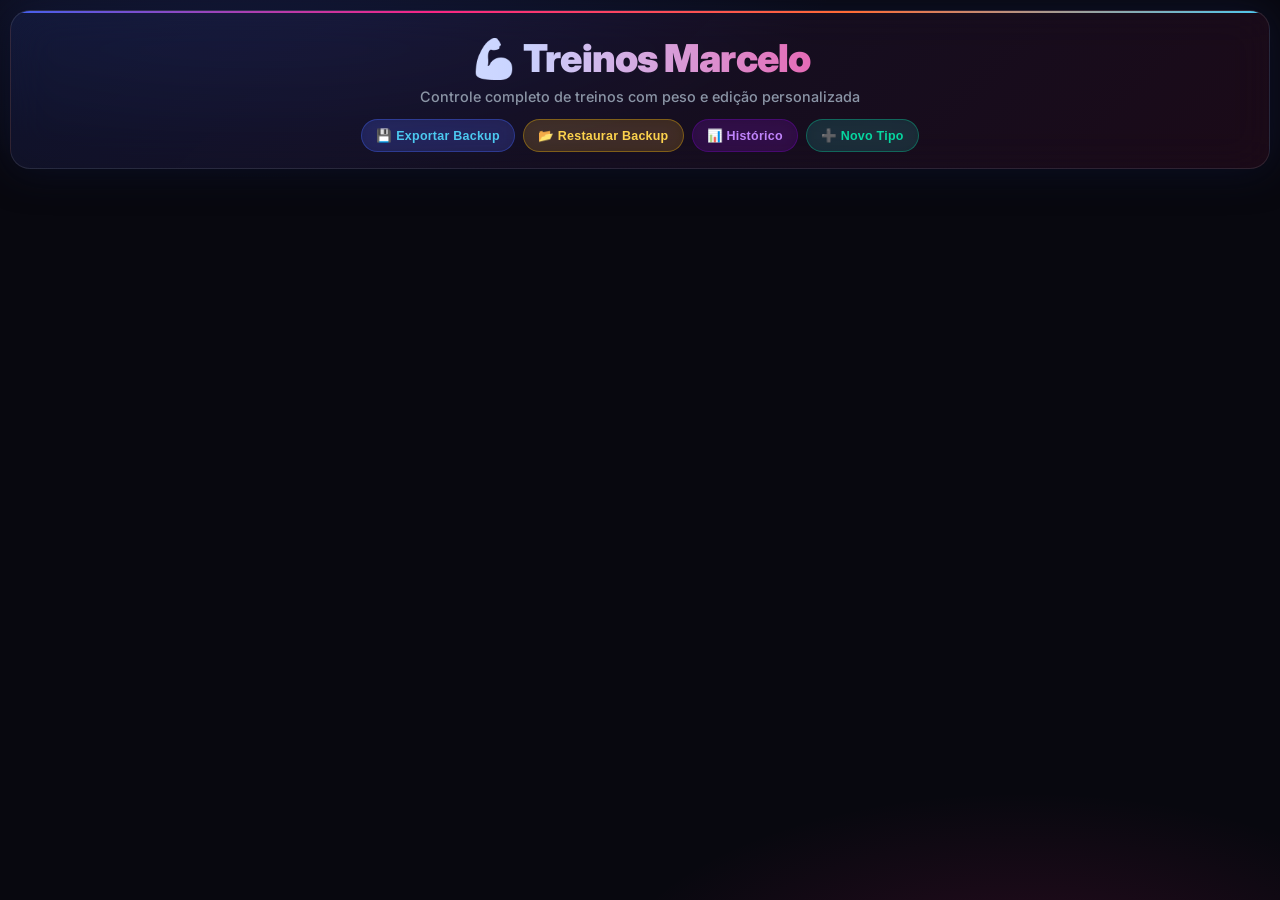
==== commit d739dd45: "fix: index.html atualizado com dados reais + netlify.toml corrigido" ====
--- a/index.html
+++ b/index.html
@@ -1,18 +1,18 @@
-<!DOCTYPE html>
+﻿<!DOCTYPE html>
 <html lang="pt-br">
 <head>
     <meta charset="UTF-8">
-    <meta name="viewport" content="width=device-width, initial-scale=1.0, maximum-scale=1.0, user-scalable=no, viewport-fit=cover, shrink-to-fit=no">
-    <meta http-equiv="Cache-Control" content="no-cache, no-store, must-revalidate">
-    <meta http-equiv="Pragma" content="no-cache">
-    <meta http-equiv="Expires" content="0">
-    <title>💪 Treinos Marcelo - v3.5.1 Preview</title>
-    <meta name="description" content="App de treinos com carga progressiva individual por série - v3.5.1 - Build: 20251028">
+    <meta name="viewport" content="width=device-width, initial-scale=1.0, maximum-scale=1.0, user-scalable=no, viewport-fit=cover">
+    <title>💪 Treinos Marcelo - 7 Tipos</title>
+    <meta name="description" content="App completo de treinos com controle de peso e edição">
     <meta name="mobile-web-app-capable" content="yes">
     <meta name="apple-mobile-web-app-capable" content="yes">
     <meta name="apple-mobile-web-app-status-bar-style" content="black-translucent">
-    <link rel="manifest" href="manifest.json">
-    <meta name="theme-color" content="#1a1a1a">
+    <link rel="manifest" href="manifest-mobile.json">
+    <meta name="theme-color" content="#0a0a1a">
+    <link rel="preconnect" href="https://fonts.googleapis.com">
+    <link rel="preconnect" href="https://fonts.gstatic.com" crossorigin>
+    <link href="https://fonts.googleapis.com/css2?family=Inter:wght@400;600;700;800;900&display=swap" rel="stylesheet">
     
     <style>
         * {
@@ -21,14 +21,29 @@
             box-sizing: border-box;
         }
 
-        html {
-            scroll-behavior: smooth;
-        }
+        :root {
+            --neon-orange: #ff6b35;
+            --neon-pink:   #f72585;
+            --neon-purple: #7209b7;
+            --neon-blue:   #4361ee;
+            --neon-cyan:   #4cc9f0;
+            --neon-green:  #06d6a0;
+            --neon-yellow: #ffd60a;
+            --card-bg:     rgba(255,255,255,0.04);
+            --card-border: rgba(255,255,255,0.08);
+            --modal-bg:    rgba(8,8,20,0.97);
+            --text-muted:  #8b95a6;
+        }
+
+        html { scroll-behavior: smooth; }
 
         body {
-            font-family: 'Segoe UI', Tahoma, Geneva, Verdana, sans-serif;
-            background: linear-gradient(135deg, #1a1a1a 0%, #2d2d2d 100%);
-            color: #ffffff;
+            font-family: 'Inter', 'Segoe UI', sans-serif;
+            background: #08080f;
+            background-image:
+                radial-gradient(ellipse 80% 50% at 20% -10%, rgba(67,97,238,0.18) 0%, transparent 60%),
+                radial-gradient(ellipse 60% 40% at 80% 110%, rgba(247,37,133,0.14) 0%, transparent 55%);
+            color: #e8eaf0;
             min-height: 100vh;
             padding: 10px;
             -webkit-font-smoothing: antialiased;
@@ -38,1514 +53,651 @@
 
         .header {
             text-align: center;
-            padding: 20px;
-            background: rgba(255, 255, 255, 0.1);
-            backdrop-filter: blur(10px);
-            border-radius: 15px;
-            margin-bottom: 20px;
-            box-shadow: 0 8px 32px rgba(0, 0, 0, 0.3);
+            padding: 24px 20px 16px;
+            background: linear-gradient(135deg, rgba(67,97,238,0.12) 0%, rgba(247,37,133,0.08) 100%);
+            backdrop-filter: blur(20px);
+            -webkit-backdrop-filter: blur(20px);
+            border-radius: 20px;
+            margin-bottom: 18px;
+            border: 1px solid rgba(255,255,255,0.1);
+            box-shadow: 0 0 40px rgba(67,97,238,0.15), 0 8px 32px rgba(0,0,0,0.5);
             position: relative;
+            overflow: hidden;
+        }
+
+        .header::before {
+            content: '';
+            position: absolute;
+            top: 0; left: 0; right: 0;
+            height: 2px;
+            background: linear-gradient(90deg, var(--neon-blue), var(--neon-pink), var(--neon-orange), var(--neon-cyan));
         }
 
         .header h1 {
-            font-size: 2.2em;
-            margin-bottom: 10px;
-            background: linear-gradient(45deg, #ff6b6b, #ffd93d);
+            font-size: 2.4em;
+            font-weight: 900;
+            letter-spacing: -0.02em;
+            margin-bottom: 6px;
+            background: linear-gradient(90deg, #fff 0%, #c9d4ff 40%, var(--neon-pink) 80%, var(--neon-orange) 100%);
             -webkit-background-clip: text;
             -webkit-text-fill-color: transparent;
             background-clip: text;
         }
 
-        .btn-config {
-            position: absolute;
-            top: 15px;
-            right: 15px;
-            background: rgba(255, 255, 255, 0.2);
-            border: none;
-            border-radius: 50%;
-            width: 40px;
-            height: 40px;
-            color: white;
-            cursor: pointer;
-            font-size: 1.2em;
-            transition: all 0.3s ease;
-            backdrop-filter: blur(10px);
-        }
-
-        .btn-config:hover {
-            background: rgba(255, 255, 255, 0.3);
-            transform: rotate(90deg);
+        .header > p {
+            color: var(--text-muted);
+            font-size: 0.9em;
+            font-weight: 500;
         }
 
         .tipo-selector {
             display: flex;
-            flex-wrap: nowrap;
+            flex-wrap: wrap;
             gap: 8px;
-            justify-content: flex-start;
-            margin-bottom: 20px;
+            justify-content: center;
+            margin-bottom: 18px;
             position: relative;
-            overflow-x: auto;
-            overflow-y: visible;
-            padding: 20px 10px 14px 10px;
-            margin-top: 5px;
-            scroll-behavior: smooth;
-            -webkit-overflow-scrolling: touch;
-            scroll-snap-type: x proximity;
-            z-index: 50;
-        }
-
-        .tipo-selector::-webkit-scrollbar {
-            height: 6px;
-        }
-
-        .tipo-selector::-webkit-scrollbar-track {
-            background: rgba(255, 255, 255, 0.1);
-            border-radius: 10px;
-            margin: 0 10px;
-        }
-
-        .tipo-selector::-webkit-scrollbar-thumb {
-            background: rgba(255, 193, 7, 0.6);
-            border-radius: 10px;
-        }
-
-        .tipo-selector::-webkit-scrollbar-thumb:hover {
-            background: rgba(255, 193, 7, 0.8);
         }
 
         .tipo-btn {
             padding: 10px 18px;
-            border: none;
-            border-radius: 20px;
-            background: rgba(255, 255, 255, 0.1);
-            color: white;
+            border: 1px solid rgba(255,255,255,0.1);
+            border-radius: 25px;
+            background: rgba(255,255,255,0.05);
+            color: #a0aec0;
             cursor: pointer;
-            transition: all 0.3s ease;
-            font-weight: bold;
-            font-size: 0.9em;
+            transition: all 0.25s ease;
+            font-weight: 700;
+            font-size: 0.85em;
+            letter-spacing: 0.02em;
             backdrop-filter: blur(10px);
-            border: 1px solid rgba(255, 255, 255, 0.2);
             user-select: none;
             -webkit-tap-highlight-color: transparent;
-            white-space: nowrap;
-            flex-shrink: 0;
-            scroll-snap-align: start;
         }
 
         .tipo-btn:hover {
-            background: rgba(255, 255, 255, 0.2);
+            background: rgba(255,255,255,0.1);
+            color: #fff;
+            border-color: rgba(255,255,255,0.25);
             transform: translateY(-2px);
         }
 
         .tipo-btn.active {
-            background: linear-gradient(45deg, #ff6b6b, #ffd93d);
-            color: #000;
-            box-shadow: 0 4px 15px rgba(255, 107, 107, 0.4);
-        }
-
-        .tipo-btn-container {
+            background: linear-gradient(135deg, var(--neon-blue), var(--neon-pink));
+            color: #fff;
+            border-color: transparent;
+            box-shadow: 0 4px 20px rgba(67,97,238,0.5), 0 0 0 1px rgba(247,37,133,0.3);
+            transform: translateY(-1px);
+        }
+
+        .treinos-grid {
+            display: grid;
+            grid-template-columns: repeat(auto-fit, minmax(300px, 1fr));
+            gap: 16px;
+            max-width: 1200px;
+            margin: 0 auto;
+        }
+
+        .treino-card {
+            background: var(--card-bg);
+            backdrop-filter: blur(16px);
+            -webkit-backdrop-filter: blur(16px);
+            border-radius: 18px;
+            padding: 20px;
+            border: 1px solid var(--card-border);
+            transition: transform 0.25s cubic-bezier(0.4,0,0.2,1), box-shadow 0.25s ease;
             position: relative;
-            display: inline-block;
-            z-index: 100;
-        }
-
-        .btn-menu-tipo {
+            overflow: hidden;
+            transform: translateZ(0);
+        }
+
+        /* Barra colorida no topo de cada card por tipo */
+        .treino-card::before {
+            content: '';
             position: absolute;
-            top: 0px;
-            right: 0px;
-            width: 30px;
-            height: 30px;
-            border: none;
-            border-radius: 50%;
-            background: rgba(255, 255, 255, 0.35);
-            color: white;
-            cursor: pointer;
-            font-size: 1.4em;
-            font-weight: bold;
+            top: 0; left: 0; right: 0;
+            height: 3px;
+        }
+        .treino-a::before { background: linear-gradient(90deg, #ff6b35, #f72585); }
+        .treino-b::before { background: linear-gradient(90deg, #4cc9f0, #4361ee); }
+        .treino-c::before { background: linear-gradient(90deg, #7209b7, #4361ee); }
+        .treino-d::before { background: linear-gradient(90deg, #ffd60a, #ff6b35); }
+        .treino-e::before { background: linear-gradient(90deg, #06d6a0, #4cc9f0); }
+
+        .treino-card:hover {
+            transform: translateY(-6px) translateZ(0);
+            box-shadow: 0 20px 50px rgba(0,0,0,0.5);
+            border-color: rgba(255,255,255,0.14);
+        }
+
+        .treino-card:active {
+            transform: translateY(-2px) scale(0.99) translateZ(0);
+        }
+
+        .treino-header {
+            display: flex;
+            align-items: center;
+            margin-bottom: 16px;
+        }
+
+        .treino-letra {
+            width: 52px;
+            height: 52px;
+            border-radius: 14px;
             display: flex;
             align-items: center;
             justify-content: center;
-            transition: all 0.3s ease;
-            box-shadow: 0 3px 15px rgba(0, 0, 0, 0.5);
-            z-index: 2000;
-            backdrop-filter: blur(10px);
-            border: 2px solid rgba(255, 255, 255, 0.2);
-            line-height: 1;
-        }
-
-        .btn-menu-tipo:hover {
-            background: rgba(255, 255, 255, 0.45);
-            transform: scale(1.15);
-            box-shadow: 0 4px 20px rgba(0, 0, 0, 0.6);
-        }
-
-        .dropdown-menu-tipo {
-            position: absolute;
-            top: 25px;
-            right: -8px;
-            background: rgba(30, 30, 30, 0.98);
-            backdrop-filter: blur(20px);
-            border-radius: 12px;
-            box-shadow: 0 8px 32px rgba(0, 0, 0, 0.5);
-            border: 1px solid rgba(255, 255, 255, 0.1);
-            min-width: 160px;
-            z-index: 3000;
-            display: none;
-            overflow: hidden;
-            animation: fadeInDown 0.2s ease;
-        }
-
-        .dropdown-menu-tipo.show {
-            display: block;
-        }
-
-        @keyframes fadeInDown {
-            from {
-                opacity: 0;
-                transform: translateY(-10px);
-            }
-            to {
-                opacity: 1;
-                transform: translateY(0);
-            }
-        }
-
-        .dropdown-item-tipo {
-            padding: 12px 16px;
-            cursor: pointer;
-            transition: all 0.2s ease;
-            display: flex;
-            align-items: center;
-            gap: 10px;
-            color: white;
-            font-size: 0.9em;
-            border: none;
-            background: transparent;
-            width: 100%;
-            text-align: left;
-        }
-
-        .dropdown-item-tipo:hover {
-            background: rgba(255, 255, 255, 0.1);
-        }
-
-        .dropdown-item-tipo.edit {
-            border-bottom: 1px solid rgba(255, 255, 255, 0.1);
-        }
-
-        .dropdown-item-tipo.edit:hover {
-            background: rgba(255, 193, 7, 0.2);
-            color: #ffc107;
-        }
-
-        .dropdown-item-tipo.delete:hover {
-            background: rgba(244, 67, 54, 0.2);
-            color: #f44336;
-        }
-
-        .btn-add-tipo {
-            padding: 12px 20px;
-            border: 2px dashed rgba(76, 175, 80, 0.6);
-            border-radius: 25px;
-            background: rgba(76, 175, 80, 0.1);
-            color: #4caf50;
-            cursor: pointer;
-            transition: all 0.3s ease;
-            font-weight: bold;
-            backdrop-filter: blur(10px);
-            user-select: none;
-            -webkit-tap-highlight-color: transparent;
-        }
-
-        .btn-add-tipo:hover {
-            background: rgba(76, 175, 80, 0.2);
-            border-color: rgba(76, 175, 80, 0.8);
-            transform: translateY(-2px);
-        }
-
-        .treinos-grid {
-            display: grid;
-            grid-template-columns: repeat(auto-fit, minmax(320px, 1fr));
-            gap: 15px;
-            max-width: 1200px;
-            margin: 0 auto;
-            padding: 0 5px;
-        }
-
-        .treino-card {
-            background: rgba(255, 255, 255, 0.1);
-            backdrop-filter: blur(10px);
-            border-radius: 15px;
-            padding: 18px;
-            border: 1px solid rgba(255, 255, 255, 0.2);
-            transition: all 0.3s ease;
-            position: relative;
-            overflow: visible;
-            display: flex;
-            flex-direction: column;
-        }
-
-        .treino-card:hover {
-            transform: translateY(-3px);
-            box-shadow: 0 10px 30px rgba(0, 0, 0, 0.3);
-        }
-
-        .treino-header {
-            display: flex;
-            align-items: center;
-            margin-bottom: 12px;
-            flex: 1;
-            position: relative;
-        }
-        
-        .btn-menu-treino-card {
-            position: absolute;
-            top: -8px;
-            right: -8px;
-            width: 36px;
-            height: 36px;
-            border: none;
-            border-radius: 50%;
-            background: rgba(255, 255, 255, 0.25);
-            color: white;
-            font-size: 1.8em;
-            cursor: pointer;
-            transition: all 0.3s ease;
-            display: flex;
-            align-items: center;
-            justify-content: center;
-            line-height: 1;
-            z-index: 100;
-            backdrop-filter: blur(10px);
-            border: 1px solid rgba(255, 255, 255, 0.2);
-            box-shadow: 0 2px 8px rgba(0, 0, 0, 0.3);
-        }
-        
-        .btn-menu-treino-card:hover {
-            background: rgba(255, 255, 255, 0.35);
-            transform: scale(1.1);
-        }
-
-        .treino-letra {
-            width: 55px;
-            height: 55px;
-            border-radius: 50%;
-            display: flex;
-            align-items: center;
-            justify-content: center;
-            font-weight: bold;
-            font-size: 1.3em;
-            margin-right: 12px;
+            font-weight: 900;
+            font-size: 1.35em;
+            margin-right: 14px;
             flex-shrink: 0;
-        }
-
-        .treino-a .treino-letra { background: linear-gradient(45deg, #ff6b6b, #ff8e8e); }
-        .treino-b .treino-letra { background: linear-gradient(45deg, #4ecdc4, #7fdbda); }
-        .treino-c .treino-letra { background: linear-gradient(45deg, #45b7d1, #78d1f0); }
-        .treino-d .treino-letra { background: linear-gradient(45deg, #ffd93d, #ffe66d); }
-        .treino-e .treino-letra { background: linear-gradient(45deg, #a8e6cf, #c1f0d8); }
+            color: #fff;
+        }
+
+        .treino-a .treino-letra {
+            background: linear-gradient(135deg, #ff6b35, #f72585);
+            box-shadow: 0 4px 20px rgba(247,37,133,0.45);
+        }
+        .treino-b .treino-letra {
+            background: linear-gradient(135deg, #4cc9f0, #4361ee);
+            box-shadow: 0 4px 20px rgba(67,97,238,0.45);
+        }
+        .treino-c .treino-letra {
+            background: linear-gradient(135deg, #7209b7, #4361ee);
+            box-shadow: 0 4px 20px rgba(114,9,183,0.45);
+        }
+        .treino-d .treino-letra {
+            background: linear-gradient(135deg, #ffd60a, #ff6b35);
+            box-shadow: 0 4px 20px rgba(255,214,10,0.4);
+            color: #1a0a00;
+        }
+        .treino-e .treino-letra {
+            background: linear-gradient(135deg, #06d6a0, #4cc9f0);
+            box-shadow: 0 4px 20px rgba(6,214,160,0.4);
+            color: #001a14;
+        }
 
         .treino-info h3 {
-            font-size: 1em;
-            margin-bottom: 5px;
+            font-size: 1.05em;
+            font-weight: 700;
+            margin-bottom: 4px;
+            color: #f0f2ff;
             line-height: 1.3;
-            word-wrap: break-word;
         }
 
         .treino-info p {
-            color: #ccc;
-            font-size: 0.85em;
+            color: var(--text-muted);
+            font-size: 0.82em;
+            font-weight: 500;
         }
 
         .treino-actions {
             display: flex;
             gap: 10px;
-            margin-top: auto;
+            margin-top: 16px;
         }
 
         .btn-iniciar {
             flex: 1;
-            padding: 14px 12px;
+            padding: 13px 12px;
             border: none;
-            border-radius: 10px;
-            background: linear-gradient(45deg, #ff6b6b, #ffd93d);
-            color: #000;
-            font-weight: bold;
-            font-size: 0.95em;
+            border-radius: 12px;
+            background: linear-gradient(135deg, #4361ee, #f72585);
+            color: #fff;
+            font-weight: 800;
+            font-size: 0.9em;
+            letter-spacing: 0.03em;
             cursor: pointer;
-            transition: all 0.3s ease;
+            transition: all 0.25s ease;
             user-select: none;
             -webkit-tap-highlight-color: transparent;
+            box-shadow: 0 4px 18px rgba(67,97,238,0.35);
         }
 
         .btn-iniciar:hover {
-            transform: scale(1.05);
-            box-shadow: 0 5px 15px rgba(255, 107, 107, 0.4);
-        }
-
-        .dropdown-menu-treino {
-            position: absolute;
-            top: 30px;
-            right: -5px;
-            background: rgba(30, 30, 30, 0.98);
-            backdrop-filter: blur(20px);
+            transform: scale(1.04);
+            box-shadow: 0 8px 28px rgba(67,97,238,0.55);
+        }
+
+        .btn-iniciar:active { transform: scale(0.97); }
+
+        .btn-edit {
+            padding: 13px 16px;
+            border: 1px solid rgba(255,255,255,0.12);
             border-radius: 12px;
-            box-shadow: 0 8px 32px rgba(0, 0, 0, 0.5);
-            border: 1px solid rgba(255, 255, 255, 0.1);
-            min-width: 160px;
-            z-index: 1000;
-            display: none;
-            overflow: hidden;
-            animation: fadeInDown 0.2s ease;
-        }
-
-        .dropdown-menu-treino.show {
-            display: block;
-        }
-
-        .dropdown-item-treino {
-            padding: 12px 16px;
+            background: rgba(255,255,255,0.06);
+            color: #c0c8e0;
             cursor: pointer;
-            transition: all 0.2s ease;
-            display: flex;
-            align-items: center;
-            gap: 10px;
-            color: white;
-            font-size: 0.9em;
-            border: none;
-            background: transparent;
-            width: 100%;
-            text-align: left;
-        }
-
-        .dropdown-item-treino:hover {
-            background: rgba(255, 255, 255, 0.1);
-        }
-
-        .dropdown-item-treino.edit {
-            border-bottom: 1px solid rgba(255, 255, 255, 0.1);
-        }
-
-        .dropdown-item-treino.edit:hover {
-            background: rgba(255, 193, 7, 0.2);
-            color: #ffc107;
-        }
-
-        .dropdown-item-treino.delete:hover {
-            background: rgba(244, 67, 54, 0.2);
-            color: #f44336;
-        }
-
-        .btn-edit {
-            padding: 12px 16px;
-            border: none;
-            border-radius: 8px;
-            background: rgba(255, 255, 255, 0.2);
-            color: white;
-            cursor: pointer;
-            transition: all 0.3s ease;
-            backdrop-filter: blur(10px);
+            transition: all 0.25s ease;
             user-select: none;
             -webkit-tap-highlight-color: transparent;
+            font-size: 1.05em;
         }
 
         .btn-edit:hover {
-            background: rgba(255, 255, 255, 0.3);
-            transform: scale(1.05);
-        }
-
-        /* Modal para execução do treino */
+            background: rgba(255,255,255,0.12);
+            border-color: rgba(255,255,255,0.25);
+            transform: scale(1.06);
+        }
+
+        .btn-edit:active { transform: scale(0.95); }
+
+        /* Modal */
         .modal-overlay {
             position: fixed;
-            top: 0;
-            left: 0;
-            width: 100%;
-            height: 100%;
-            background: rgba(0, 0, 0, 0.8);
+            inset: 0;
+            background: rgba(0,0,0,0.82);
+            backdrop-filter: blur(6px);
+            -webkit-backdrop-filter: blur(6px);
             display: flex;
             align-items: center;
             justify-content: center;
             z-index: 1000;
-            padding: 20px;
+            padding: 16px;
         }
 
         .modal-content {
-            background: rgba(26, 26, 26, 0.95);
-            backdrop-filter: blur(20px);
-            border-radius: 20px;
-            padding: 30px;
+            background: var(--modal-bg);
+            backdrop-filter: blur(30px);
+            border-radius: 22px;
+            padding: 28px;
             max-width: 500px;
             width: 100%;
-            max-height: 90vh;
+            max-height: 92vh;
             overflow-y: auto;
-            border: 1px solid rgba(255, 255, 255, 0.2);
+            border: 1px solid rgba(255,255,255,0.1);
+            box-shadow: 0 30px 80px rgba(0,0,0,0.7), 0 0 0 1px rgba(67,97,238,0.15);
+            position: relative;
+        }
+
+        .modal-content::before {
+            content: '';
+            position: absolute;
+            top: 0; left: 0; right: 0;
+            height: 2px;
+            border-radius: 22px 22px 0 0;
+            background: linear-gradient(90deg, var(--neon-blue), var(--neon-pink));
         }
 
         .modal-header {
             text-align: center;
-            margin-bottom: 25px;
+            margin-bottom: 22px;
         }
 
         .modal-header h2 {
-            margin-bottom: 10px;
-            background: linear-gradient(45deg, #ff6b6b, #ffd93d);
+            margin-bottom: 6px;
+            font-size: 1.4em;
+            font-weight: 800;
+            background: linear-gradient(90deg, #fff, var(--neon-cyan), var(--neon-pink));
             -webkit-background-clip: text;
             -webkit-text-fill-color: transparent;
             background-clip: text;
         }
 
+        .modal-header p {
+            color: var(--text-muted);
+            font-size: 0.88em;
+        }
+
         .exercicio-item {
-            background: rgba(255, 255, 255, 0.1);
-            border-radius: 10px;
-            padding: 15px;
+            background: rgba(255,255,255,0.04);
+            border: 1px solid rgba(255,255,255,0.07);
+            border-radius: 14px;
+            padding: 14px 16px;
             margin-bottom: 12px;
-            transition: all 0.3s ease;
-        }
-
-        .exercicio-item.concluido {
-            background: rgba(76, 175, 80, 0.3);
-            border: 1px solid rgba(76, 175, 80, 0.5);
-        }
-
-        .exercicio-header-row {
             display: flex;
             justify-content: space-between;
-            align-items: center;
-            margin-bottom: 12px;
-            padding-bottom: 10px;
-            border-bottom: 1px solid rgba(255, 255, 255, 0.1);
-        }
+            align-items: flex-start;
+            transition: all 0.25s ease;
+            gap: 10px;
+        }
+
+        .exercicio-item:hover {
+            background: rgba(255,255,255,0.07);
+            border-color: rgba(255,255,255,0.12);
+        }
+
+        .exercicio-item.concluido {
+            background: rgba(6,214,160,0.08);
+            border-color: rgba(6,214,160,0.3);
+        }
+
+        .exercicio-info { flex: 1; }
 
         .exercicio-nome {
-            font-weight: bold;
-            font-size: 1em;
-            color: #fff;
-            flex: 1;
-        }
-
-        .exercicio-header-actions {
+            font-weight: 700;
+            font-size: 0.95em;
+            margin-bottom: 4px;
+            color: #e8eaf0;
+        }
+
+        .exercicio-controls {
             display: flex;
             align-items: center;
             gap: 8px;
         }
 
-        .series-config-input {
-            width: 45px;
-            padding: 6px;
-            border: none;
-            border-radius: 5px;
-            background: rgba(255, 255, 255, 0.15);
-            color: white;
+        .peso-input {
+            width: 68px;
+            padding: 8px 6px;
+            border: 1px solid rgba(255,255,255,0.15);
+            border-radius: 8px;
+            background: rgba(255,255,255,0.07);
+            color: #fff;
             text-align: center;
-            font-size: 0.85em;
-            font-weight: bold;
-        }
-
-        .series-container {
-            display: flex;
-            flex-direction: column;
-            gap: 8px;
-            margin-bottom: 10px;
-        }
-
-        .serie-row {
-            display: flex;
-            align-items: center;
-            gap: 8px;
-            background: rgba(0, 0, 0, 0.2);
-            padding: 8px 10px;
-            border-radius: 8px;
-            transition: all 0.2s ease;
-        }
-
-        .serie-row:hover {
-            background: rgba(0, 0, 0, 0.3);
-        }
-
-        .serie-label {
-            font-weight: bold;
-            color: #ffd93d;
-            font-size: 0.85em;
-            min-width: 25px;
-        }
-
-        .reps-serie-input {
-            width: 50px;
-            padding: 6px;
-            border: none;
-            border-radius: 5px;
-            background: rgba(255, 255, 255, 0.15);
-            color: white;
-            text-align: center;
-            font-size: 0.85em;
-        }
-
-        .peso-serie-input {
-            width: 60px;
-            padding: 6px;
-            border: none;
-            border-radius: 5px;
-            background: rgba(255, 107, 107, 0.2);
-            color: white;
-            text-align: center;
-            font-size: 0.85em;
-            font-weight: bold;
-            border: 1px solid rgba(255, 107, 107, 0.3);
-        }
-
-        .peso-serie-input:focus {
-            background: rgba(255, 107, 107, 0.3);
+            font-size: 0.95em;
+            font-weight: 700;
             outline: none;
-            border-color: rgba(255, 107, 107, 0.5);
-        }
-
-        .btn-check-serie {
-            width: 28px;
-            height: 28px;
-            border: none;
-            border-radius: 50%;
-            background: rgba(76, 175, 80, 0.2);
-            color: white;
-            cursor: pointer;
-            font-size: 1em;
-            transition: all 0.3s ease;
-            display: flex;
-            align-items: center;
-            justify-content: center;
-            margin-left: auto;
-        }
-
-        .btn-check-serie.concluida {
-            background: rgba(76, 175, 80, 0.8);
-            color: #fff;
-        }
-
-        .btn-check-serie:hover {
-            transform: scale(1.1);
-            background: rgba(76, 175, 80, 0.4);
-        }
-
-        .exercicio-footer {
-            display: flex;
-            gap: 6px;
-            justify-content: center;
-        }
-
-        .btn-timer-small {
-            padding: 6px 12px;
-            border: none;
-            border-radius: 6px;
-            background: rgba(255, 193, 7, 0.2);
-            color: #ffc107;
-            cursor: pointer;
-            font-size: 0.75em;
-            transition: all 0.2s ease;
-            font-weight: bold;
-        }
-
-        .btn-timer-small:hover {
-            background: rgba(255, 193, 7, 0.3);
-            transform: translateY(-2px);
-        }
-
-        .exercicio-info {
-            flex: 0 0 auto;
-            margin-right: 12px;
-        }
-
-        .exercicio-controls {
-            display: flex;
-            align-items: center;
-            gap: 10px;
-            flex-wrap: wrap;
-        }
-
-        .peso-input {
-            width: 70px;
-            padding: 8px;
-            border: none;
-            border-radius: 5px;
-            background: rgba(255, 255, 255, 0.2);
-            color: white;
-            text-align: center;
-            font-size: 0.9em;
-        }
-
-        .series-input, .reps-input {
-            width: 50px;
-            padding: 8px;
-            border: none;
-            border-radius: 5px;
-            background: rgba(255, 255, 255, 0.2);
-            color: white;
-            text-align: center;
-            font-size: 0.9em;
-        }
-
-        .peso-input::placeholder,
-        .series-input::placeholder,
-        .reps-input::placeholder,
-        .series-config-input::placeholder,
-        .reps-serie-input::placeholder,
-        .peso-serie-input::placeholder {
-            color: rgba(255, 255, 255, 0.7);
-        }
-
-        .timer-container {
-            position: fixed;
-            top: 50%;
-            left: 50%;
-            transform: translate(-50%, -50%);
-            background: rgba(26, 26, 26, 0.95);
-            backdrop-filter: blur(20px);
-            border-radius: 20px;
-            padding: 30px;
-            text-align: center;
-            z-index: 1500;
-            border: 1px solid rgba(255, 255, 255, 0.2);
-            min-width: 250px;
-        }
-
-        .timer-display {
-            font-size: 3em;
-            font-weight: bold;
-            background: linear-gradient(45deg, #ff6b6b, #ffd93d);
-            -webkit-background-clip: text;
-            -webkit-text-fill-color: transparent;
-            background-clip: text;
-            margin-bottom: 20px;
-        }
-
-        .timer-controls {
-            display: flex;
-            gap: 10px;
-            justify-content: center;
-        }
-
-        .btn-timer {
-            padding: 10px 20px;
+            transition: border-color 0.2s;
+        }
+
+        .peso-input:focus {
+            border-color: var(--neon-blue);
+            background: rgba(67,97,238,0.1);
+        }
+
+        .peso-input::placeholder { color: rgba(255,255,255,0.35); }
+
+        .btn-concluir {
+            padding: 8px 14px;
             border: none;
             border-radius: 8px;
-            background: rgba(255, 255, 255, 0.2);
-            color: white;
+            background: rgba(6,214,160,0.2);
+            border: 1px solid rgba(6,214,160,0.4);
+            color: #06d6a0;
             cursor: pointer;
-            transition: all 0.3s ease;
-            font-weight: bold;
-        }
-
-        .btn-timer:hover {
-            background: rgba(255, 255, 255, 0.3);
-            transform: scale(1.05);
-        }
-
-        .btn-timer.primary {
-            background: linear-gradient(45deg, #4caf50, #8bc34a);
-        }
-
-        .btn-timer.danger {
-            background: linear-gradient(45deg, #f44336, #ff7043);
-        }
-
-        .peso-input::placeholder {
-            color: rgba(255, 255, 255, 0.7);
-        }
-
-        .btn-concluir {
-            padding: 8px 15px;
-            border: none;
-            border-radius: 5px;
-            background: rgba(76, 175, 80, 0.7);
-            color: white;
-            cursor: pointer;
-            transition: all 0.3s ease;
+            transition: all 0.2s;
+            font-weight: 700;
+            font-size: 0.82em;
+            white-space: nowrap;
         }
 
         .btn-concluir:hover {
-            background: rgba(76, 175, 80, 1);
+            background: rgba(6,214,160,0.35);
+            box-shadow: 0 0 12px rgba(6,214,160,0.3);
         }
 
         .btn-concluir.concluido {
-            background: rgba(255, 193, 7, 0.7);
-        }
-
-        .btn-concluir.concluido:hover {
-            background: rgba(255, 193, 7, 1);
-        }
+            background: rgba(6,214,160,0.25);
+            border-color: #06d6a0;
+            color: #06d6a0;
+        }
+
+        .btn-concluir:active { transform: scale(0.95); }
 
         .modal-footer {
             text-align: center;
-            margin-top: 25px;
+            margin-top: 22px;
         }
 
         .btn-fechar {
-            padding: 12px 30px;
-            border: none;
-            border-radius: 8px;
-            background: rgba(255, 255, 255, 0.2);
-            color: white;
+            padding: 13px 36px;
+            border: 1px solid rgba(255,255,255,0.12);
+            border-radius: 12px;
+            background: linear-gradient(135deg, rgba(67,97,238,0.25), rgba(247,37,133,0.2));
+            color: #fff;
             cursor: pointer;
-            transition: all 0.3s ease;
+            transition: all 0.25s;
+            font-weight: 700;
+            font-size: 0.95em;
+            letter-spacing: 0.03em;
         }
 
         .btn-fechar:hover {
-            background: rgba(255, 255, 255, 0.3);
+            background: linear-gradient(135deg, rgba(67,97,238,0.45), rgba(247,37,133,0.35));
+            box-shadow: 0 4px 20px rgba(67,97,238,0.35);
+            transform: translateY(-1px);
         }
 
         /* Modal de edição */
-        .modal-edicao {
-            position: fixed;
-            top: 0;
-            left: 0;
-            width: 100%;
-            height: 100%;
-            background: rgba(0, 0, 0, 0.8);
-            display: flex;
-            align-items: center;
-            justify-content: center;
-            z-index: 1001;
-            padding: 20px;
-        }
-
-        .modal-edicao .modal-content {
-            max-width: 600px;
-        }
-
-        /* Estilos específicos para o modal de cadastro de exercício */
-        .modal-exercicio {
-            max-width: 500px !important;
-        }
-
-        .form-exercicio {
-            display: flex;
-            flex-direction: column;
-            gap: 20px;
-        }
-
-        .form-row {
-            display: grid;
-            grid-template-columns: 1fr 1fr;
-            gap: 15px;
-        }
-
-        .form-preview {
-            background: rgba(255, 255, 255, 0.05);
-            padding: 15px;
-            border-radius: 10px;
-            border: 1px solid rgba(255, 255, 255, 0.1);
-        }
-
-        .form-preview h4 {
-            margin: 0 0 10px 0;
-            color: #4ecdc4;
-            font-size: 0.9em;
-        }
-
-        .preview-exercicio {
-            display: flex;
-            justify-content: space-between;
-            align-items: center;
-            background: rgba(255, 255, 255, 0.1);
-            padding: 12px;
-            border-radius: 8px;
-            font-size: 0.9em;
-        }
-
-        .preview-dados {
-            color: #ccc;
-            font-size: 0.8em;
-        }
-
-        .btn-edit-exercicio {
-            background: rgba(255, 193, 61, 0.2);
-            color: #ffd93d;
-            border: 1px solid rgba(255, 193, 61, 0.3);
-            border-radius: 6px;
-            padding: 8px;
-            cursor: pointer;
-            transition: all 0.2s ease;
-            font-size: 0.9em;
-            margin-left: 10px;
-        }
-
-        .btn-edit-exercicio:hover {
-            background: rgba(255, 193, 61, 0.3);
-            transform: scale(1.05);
-        }
-
-        /* Histórico de carga progressiva */
-        .carga-progressiva {
-            background: rgba(255, 255, 255, 0.05);
-            padding: 10px;
-            border-radius: 8px;
-            margin-top: 10px;
-            border: 1px solid rgba(76, 175, 80, 0.3);
-        }
-
-        .carga-progressiva h5 {
-            margin: 0 0 8px 0;
-            color: #4caf50;
-            font-size: 0.85em;
-            display: flex;
-            align-items: center;
-            gap: 5px;
-        }
-
-        .series-historico-container {
-            display: grid;
-            grid-template-columns: repeat(auto-fit, minmax(140px, 1fr));
-            gap: 10px;
-            margin-top: 15px;
-        }
-
-        .serie-historico-card {
-            background: rgba(255, 255, 255, 0.05);
-            border: 1px solid rgba(255, 193, 7, 0.3);
-            padding: 10px;
-            border-radius: 8px;
-        }
-
-        .sugestao-mini {
-            background: rgba(76, 175, 80, 0.15);
-            border: 1px solid rgba(76, 175, 80, 0.3);
-            padding: 6px 8px;
-            border-radius: 5px;
-            margin-bottom: 8px;
-            font-size: 0.8em;
-            display: flex;
-            justify-content: space-between;
-            align-items: center;
-        }
-
-        .btn-aplicar-mini {
-            background: rgba(76, 175, 80, 0.7);
-            color: white;
-            border: none;
-            padding: 4px 10px;
-            border-radius: 4px;
-            cursor: pointer;
-            font-size: 0.9em;
-            font-weight: bold;
-        }
-
-        .btn-aplicar-mini:hover {
-            background: rgba(76, 175, 80, 1);
-        }
-
-        .historico-mini {
-            display: flex;
-            flex-direction: column;
-            gap: 4px;
-        }
-
-        .historico-mini-item {
-            display: flex;
-            justify-content: space-between;
-            padding: 3px 0;
-            border-bottom: 1px solid rgba(255, 255, 255, 0.05);
-        }
-
-        .historico-item {
-            background: rgba(255, 255, 255, 0.05);
-            padding: 6px 10px;
-            margin: 4px 0;
-            border-radius: 5px;
-            font-size: 0.8em;
-            display: flex;
-            justify-content: space-between;
-            align-items: center;
-        }
-
-        .sugestao-carga {
-            background: rgba(76, 175, 80, 0.2);
-            border: 1px solid rgba(76, 175, 80, 0.5);
-            padding: 8px 12px;
-            border-radius: 6px;
-            margin-top: 8px;
-            font-size: 0.85em;
-            color: #8bc34a;
-            display: flex;
-            align-items: center;
-            gap: 8px;
-        }
-
-        .btn-usar-sugestao {
-            background: rgba(76, 175, 80, 0.8);
-            color: white;
-            border: none;
-            padding: 4px 12px;
-            border-radius: 4px;
-            cursor: pointer;
-            font-size: 0.8em;
-            font-weight: bold;
-        }
-
-        .btn-usar-sugestao:hover {
-            background: rgba(76, 175, 80, 1);
-        }
-
-        /* ========================================
-           OTIMIZAÇÕES POCO X7 PRO (393px width)
-           ======================================== */
-        
-        @media (max-width: 393px) {
-            /* Modal otimizado */
-            .modal-content {
-                max-width: 95vw !important;
-                margin: 10px auto !important;
-                padding: 15px !important;
-                max-height: 90vh !important;
-                overflow-y: auto !important;
-            }
-            
-            .modal-exercicio {
-                max-width: 95% !important;
-                margin: 10px auto !important;
-                max-height: 85vh !important;
-                overflow-y: auto !important;
-            }
-            
-            .form-exercicio {
-                gap: 15px !important;
-            }
-            
-            .form-exercicio input,
-            .form-exercicio select {
-                font-size: 16px !important;
-                padding: 12px !important;
-            }
-            
-            .form-exercicio label {
-                font-size: 0.95em !important;
-                margin-bottom: 5px !important;
-            }
-            
-            /* Header ajustado */
-            .header h1 {
-                font-size: 1.8em !important;
-            }
-            
-            .header p {
-                font-size: 0.85em !important;
-            }
-            
-            /* Seletor de tipos responsivo */
-            .tipo-selector {
-                gap: 8px !important;
-                padding: 0 5px !important;
-            }
-            
-            .tipo-btn-container {
-                flex: 0 0 auto;
-                z-index: 100 !important;
-            }
-            
-            .tipo-btn {
-                padding: 10px 16px !important;
-                font-size: 0.85em !important;
-                white-space: nowrap;
-            }
-            
-            /* Botão de menu do tipo maior no mobile */
-            .btn-menu-tipo {
-                width: 32px !important;
-                height: 32px !important;
-                top: 2px !important;
-                right: 2px !important;
-                font-size: 1.4em !important;
-                background: rgba(255, 255, 255, 0.4) !important;
-                box-shadow: 0 4px 20px rgba(0, 0, 0, 0.6) !important;
-                border: 2px solid rgba(255, 255, 255, 0.3) !important;
-                z-index: 2000 !important;
-            }
-            
-            .btn-menu-tipo:active {
-                transform: scale(0.95) !important;
-                background: rgba(255, 255, 255, 0.5) !important;
-            }
-            
-            .dropdown-menu-tipo {
-                z-index: 3000 !important;
-                min-width: 150px !important;
-                top: 28px !important;
-            }
-            
-            .btn-add-tipo {
-                padding: 10px 16px !important;
-                font-size: 0.85em !important;
-            }
-            
-            /* Grid de treinos */
-            .treinos-grid {
-                grid-template-columns: 1fr !important;
-                gap: 15px !important;
-                padding: 0 5px !important;
-            }
-            
-            /* Cards de treino */
-            .treino-card {
-                padding: 15px !important;
-            }
-            
-            .btn-menu-treino-card {
-                width: 40px !important;
-                height: 40px !important;
-                top: -10px !important;
-                right: -10px !important;
-                font-size: 2em !important;
-                background: rgba(255, 255, 255, 0.35) !important;
-            }
-
-            .treino-header {
-                flex-direction: row;
-                gap: 10px;
-            }
-            
-            .treino-letra {
-                width: 50px !important;
-                height: 50px !important;
-                font-size: 1.5em !important;
-            }
-            
-            /* Formulários */
-            .form-row {
-                grid-template-columns: 1fr !important;
-                gap: 10px !important;
-            }
-            
-            .form-group input,
-            .form-group textarea,
-            .form-group select {
-                font-size: 16px !important; /* Evita zoom no iOS */
-            }
-            
-            /* Preview de exercício */
-            .preview-exercicio {
-                flex-direction: column;
-                align-items: flex-start;
-                gap: 5px;
-            }
-            
-            /* Botões de edição */
-            .btn-edit-exercicio {
-                padding: 6px;
-                font-size: 0.8em;
-            }
-            
-            /* Séries individuais */
-            .serie-row {
-                flex-wrap: wrap;
-                gap: 6px !important;
-                padding: 10px 8px !important;
-            }
-            
-            .serie-label {
-                min-width: 30px !important;
-            }
-            
-            .reps-serie-input,
-            .peso-serie-input {
-                flex: 1;
-                min-width: 60px;
-            }
-            
-            /* Footer de exercícios com timers */
-            .exercicio-footer {
-                flex-wrap: wrap;
-                gap: 5px !important;
-            }
-            
-            .btn-timer-small {
-                flex: 1;
-                min-width: 70px;
-                padding: 8px 10px !important;
-                font-size: 0.7em !important;
-            }
-            
-            /* Dropdown menus */
-            .dropdown-menu-tipo,
-            .dropdown-menu-treino {
-                min-width: 140px !important;
-                right: 0 !important;
-            }
-            
-            .btn-iniciar {
-                flex: 1 !important;
-                font-size: 0.9em !important;
-                padding: 12px 10px !important;
-            }
-            
-            .treino-actions {
-                gap: 10px !important;
-            }
-            
-            /* Histórico de séries */
-            .series-historico-container {
-                grid-template-columns: 1fr !important;
-            }
-            
-            /* Botões de ação */
-            .form-actions {
-                flex-direction: column !important;
-                gap: 10px !important;
-            }
-            
-            .btn-salvar,
-            .btn-cancelar,
-            .btn-fechar {
-                width: 100% !important;
-            }
-            
-            /* Exercícios list */
-            .exercicios-lista {
-                max-height: 250px !important;
-            }
-            
-            /* Input de nome de treino ao criar novo tipo */
-            #novoTipoNome {
-                font-size: 16px !important;
-                width: 100% !important;
-            }
-        }
-
         .form-group {
-            margin-bottom: 20px;
+            margin-bottom: 18px;
         }
 
         .form-group label {
             display: block;
-            margin-bottom: 8px;
-            font-weight: bold;
-            color: #ffd93d;
+            margin-bottom: 7px;
+            font-weight: 700;
+            font-size: 0.82em;
+            letter-spacing: 0.06em;
+            text-transform: uppercase;
+            color: var(--neon-cyan);
         }
 
         .form-group input,
         .form-group textarea {
             width: 100%;
-            padding: 12px;
-            border: none;
-            border-radius: 8px;
-            background: rgba(255, 255, 255, 0.1);
-            color: white;
-            font-size: 16px;
-            border: 1px solid rgba(255, 255, 255, 0.2);
+            padding: 12px 14px;
+            border: 1px solid rgba(255,255,255,0.12);
+            border-radius: 10px;
+            background: rgba(255,255,255,0.05);
+            color: #f0f2ff;
+            font-size: 15px;
+            font-family: inherit;
+            outline: none;
+            transition: border-color 0.2s, background 0.2s;
+        }
+
+        .form-group input:focus,
+        .form-group textarea:focus {
+            border-color: var(--neon-blue);
+            background: rgba(67,97,238,0.08);
         }
 
         .form-group input::placeholder,
         .form-group textarea::placeholder {
-            color: rgba(255, 255, 255, 0.7);
+            color: rgba(255,255,255,0.3);
         }
 
         .exercicios-lista {
-            max-height: 300px;
+            max-height: 280px;
             overflow-y: auto;
-            border: 1px solid rgba(255, 255, 255, 0.2);
-            border-radius: 8px;
-            padding: 15px;
-            background: rgba(255, 255, 255, 0.05);
+            border: 1px solid rgba(255,255,255,0.08);
+            border-radius: 12px;
+            padding: 12px;
+            background: rgba(0,0,0,0.2);
+            scrollbar-width: thin;
+            scrollbar-color: rgba(255,255,255,0.15) transparent;
         }
 
         .exercicio-edit {
             display: flex;
             align-items: center;
             gap: 10px;
-            margin-bottom: 10px;
-            padding: 12px;
-            background: rgba(255, 255, 255, 0.1);
-            border-radius: 8px;
-            border: 1px solid rgba(255, 255, 255, 0.1);
-        }
-        
-        .exercicio-preview-item {
-            flex: 1;
-            display: flex;
-            flex-direction: column;
-            gap: 8px;
-            transition: all 0.2s ease;
-        }
-        
-        .exercicio-preview-item:hover {
-            background: rgba(255, 255, 255, 0.05);
-            border-radius: 6px;
-            padding: 4px;
-            margin: -4px;
-        }
-        
-        .exercicio-nome-preview {
-            font-size: 1em;
-            font-weight: 500;
-            color: white;
-            line-height: 1.3;
-        }
-        
-        .exercicio-dados-preview {
-            display: flex;
-            gap: 8px;
-            flex-wrap: wrap;
-        }
-        
-        .exercicio-dados-preview span {
-            font-size: 0.85em;
-            padding: 4px 10px;
-            border-radius: 12px;
-            background: rgba(255, 255, 255, 0.15);
-            color: #ccc;
-            white-space: nowrap;
-        }
-        
-        .badge-series {
-            background: rgba(76, 175, 80, 0.3) !important;
-            color: #a8e6cf !important;
-        }
-        
-        .badge-reps {
-            background: rgba(33, 150, 243, 0.3) !important;
-            color: #7fdbda !important;
-        }
-        
-        .badge-peso {
-            background: rgba(255, 193, 7, 0.3) !important;
-            color: #ffd93d !important;
-        }
+            margin-bottom: 8px;
+            padding: 10px 12px;
+            background: rgba(255,255,255,0.04);
+            border: 1px solid rgba(255,255,255,0.07);
+            border-radius: 10px;
+            transition: background 0.2s;
+        }
+
+        .exercicio-edit:hover { background: rgba(255,255,255,0.07); }
 
         .exercicio-input {
             flex: 1;
-            padding: 8px;
-            border: none;
-            border-radius: 5px;
-            background: rgba(255, 255, 255, 0.2);
-            color: white;
+            padding: 8px 10px;
+            border: 1px solid rgba(255,255,255,0.1);
+            border-radius: 7px;
+            background: rgba(255,255,255,0.06);
+            color: #f0f2ff;
+            font-size: 0.95em;
+            font-family: inherit;
+            outline: none;
+        }
+
+        .exercicio-input:focus {
+            border-color: var(--neon-blue);
+            background: rgba(67,97,238,0.08);
         }
 
         .btn-remove {
-            background: rgba(244, 67, 54, 0.7);
-            color: white;
-            border: none;
+            background: rgba(239,68,68,0.2);
+            border: 1px solid rgba(239,68,68,0.4);
+            color: #f87171;
             border-radius: 50%;
             width: 30px;
             height: 30px;
+            min-width: 30px;
             cursor: pointer;
             display: flex;
             align-items: center;
             justify-content: center;
             font-weight: bold;
+            font-size: 1.1em;
+            transition: all 0.2s;
+        }
+
+        .btn-remove:hover {
+            background: rgba(239,68,68,0.5);
+            color: #fff;
         }
 
         .btn-add {
             width: 100%;
             padding: 12px;
-            border: none;
-            border-radius: 8px;
-            background: rgba(76, 175, 80, 0.7);
-            color: white;
+            border: 1px dashed rgba(6,214,160,0.4);
+            border-radius: 10px;
+            background: rgba(6,214,160,0.06);
+            color: var(--neon-green);
             cursor: pointer;
             margin-top: 10px;
-            font-weight: bold;
+            font-weight: 700;
+            font-size: 0.9em;
+            transition: all 0.2s;
         }
 
         .btn-add:hover {
-            background: rgba(76, 175, 80, 1);
+            background: rgba(6,214,160,0.15);
+            border-color: var(--neon-green);
         }
 
         .form-actions {
             display: flex;
-            gap: 15px;
-            margin-top: 25px;
+            gap: 12px;
+            margin-top: 22px;
         }
 
         .btn-salvar {
             flex: 1;
-            padding: 12px;
+            padding: 13px;
             border: none;
-            border-radius: 8px;
-            background: linear-gradient(45deg, #4caf50, #8bc34a);
+            border-radius: 12px;
+            background: linear-gradient(135deg, #06d6a0, #4361ee);
             color: white;
-            font-weight: bold;
+            font-weight: 800;
             cursor: pointer;
-            transition: all 0.3s ease;
+            transition: all 0.25s;
+            font-size: 0.95em;
+            box-shadow: 0 4px 18px rgba(6,214,160,0.3);
         }
 
         .btn-salvar:hover {
-            transform: scale(1.05);
-            box-shadow: 0 5px 15px rgba(76, 175, 80, 0.4);
+            transform: scale(1.04);
+            box-shadow: 0 6px 24px rgba(6,214,160,0.45);
         }
 
         .btn-cancelar {
             flex: 1;
-            padding: 12px;
-            border: none;
-            border-radius: 8px;
-            background: rgba(255, 255, 255, 0.2);
-            color: white;
+            padding: 13px;
+            border: 1px solid rgba(255,255,255,0.12);
+            border-radius: 12px;
+            background: rgba(255,255,255,0.05);
+            color: #a0aec0;
             cursor: pointer;
-            transition: all 0.3s ease;
+            transition: all 0.25s;
+            font-size: 0.95em;
         }
 
         .btn-cancelar:hover {
-            background: rgba(255, 255, 255, 0.3);
-        }
-
-        /* Notificações otimizadas para mobile */
+            background: rgba(255,255,255,0.1);
+            color: #fff;
+        }
+
+        /* Notificações */
         .notification {
             position: fixed;
-            top: 20px;
-            right: 20px;
-            left: 20px;
-            padding: 16px 20px;
-            border-radius: 12px;
+            top: 16px;
+            right: 16px;
+            left: 16px;
+            padding: 14px 20px;
+            border-radius: 14px;
             color: white;
-            font-weight: bold;
-            z-index: 2000;
-            animation: slideInMobile 0.4s ease;
+            font-weight: 700;
+            font-size: 0.92em;
+            z-index: 9999;
+            animation: notifSlide 0.35s cubic-bezier(0.34,1.56,0.64,1);
             text-align: center;
-            box-shadow: 0 8px 32px rgba(0, 0, 0, 0.3);
-            backdrop-filter: blur(10px);
+            box-shadow: 0 8px 32px rgba(0,0,0,0.5);
+            backdrop-filter: blur(20px);
+            border: 1px solid rgba(255,255,255,0.15);
         }
 
         .notification.success {
-            background: rgba(76, 175, 80, 0.9);
+            background: linear-gradient(135deg, rgba(6,214,160,0.85), rgba(67,97,238,0.75));
+            box-shadow: 0 8px 32px rgba(6,214,160,0.3);
         }
 
         .notification.warning {
-            background: rgba(255, 193, 7, 0.9);
-        }
-
-        @keyframes slideInMobile {
-            from {
-                transform: translateY(-100%);
-                opacity: 0;
-            }
-            to {
-                transform: translateY(0);
-                opacity: 1;
-            }
-        }
-
-        @keyframes slideIn {
-            from {
-                transform: translateX(100%);
-                opacity: 0;
-            }
-            to {
-                transform: translateX(0);
-                opacity: 1;
-            }
-        }
-
-        /* Animações suaves para interações */
-        .treino-card {
-            background: rgba(255, 255, 255, 0.1);
-            backdrop-filter: blur(10px);
-            border-radius: 15px;
-            padding: 20px;
-            border: 1px solid rgba(255, 255, 255, 0.2);
-            transition: all 0.3s cubic-bezier(0.4, 0, 0.2, 1);
-            position: relative;
-            overflow: hidden;
-            transform: translateZ(0); /* Força aceleração por hardware */
-        }
-
-        .treino-card:active {
-            transform: translateY(-2px) scale(0.98);
-        }
-
-        /* Melhoria no feedback dos botões */
-        .tipo-btn:active {
-            transform: scale(0.95);
-        }
-
-        .btn-iniciar:active {
-            transform: scale(0.95);
-        }
-
-        .btn-edit:active {
-            transform: scale(0.95);
-        }
-
-        .btn-concluir:active {
-            transform: scale(0.95);
-        }
-
-        /* Otimização específica para Poco X7 Pro (6.67" - 1080x2400px) */
+            background: linear-gradient(135deg, rgba(255,193,7,0.85), rgba(255,107,53,0.75));
+            box-shadow: 0 8px 32px rgba(255,193,7,0.3);
+        }
+
+        @keyframes notifSlide {
+            from { transform: translateY(-120%) scale(0.9); opacity: 0; }
+            to   { transform: translateY(0) scale(1);       opacity: 1; }
+        }
+
+        /* Feedback touch */
+        .tipo-btn:active    { transform: scale(0.95); }
+        .btn-iniciar:active { transform: scale(0.96); }
+        .btn-edit:active    { transform: scale(0.95); }
+        .btn-concluir:active{ transform: scale(0.95); }
+
+        /* Responsivo otimizado para Poco X7 Pro e outros celulares */
         @media (max-width: 768px) {
             body {
-                padding: 6px;
-                min-height: 100vh;
-                overflow-x: hidden;
+                padding: 8px;
             }
             
             .header {
-                padding: 12px 16px;
-                margin-bottom: 12px;
-                border-radius: 12px;
+                padding: 16px;
+                margin-bottom: 16px;
             }
             
             .header h1 { 
-                font-size: 1.8em; 
-                margin-bottom: 6px;
-                line-height: 1.2;
+                font-size: 2em; 
+                margin-bottom: 8px;
             }
             
             .header p {
-                font-size: 0.85em;
+                font-size: 0.95em;
                 opacity: 0.9;
-                line-height: 1.3;
-            }
-            
-            .btn-config {
-                width: 36px;
-                height: 36px;
-                top: 12px;
-                right: 12px;
-                font-size: 1.1em;
             }
             
             .tipo-selector {
-                gap: 6px;
-                margin-bottom: 12px;
-                padding: 0 2px;
-                justify-content: flex-start;
-                overflow-x: auto;
-                scrollbar-width: none;
-                -ms-overflow-style: none;
-                padding-bottom: 4px;
-            }
-            
-            .tipo-selector::-webkit-scrollbar {
-                display: none;
-            }
-            
-            .tipo-btn-container {
-                flex-shrink: 0;
-                position: relative;
+                gap: 8px;
+                margin-bottom: 16px;
+                padding: 0 4px;
             }
             
             .tipo-btn { 
-                padding: 10px 14px; 
-                font-size: 0.85em;
-                min-width: 120px;
-                white-space: nowrap;
-                border-radius: 20px;
-            }
-            
-            .btn-edit-tipo {
-                width: 18px;
-                height: 18px;
-                font-size: 0.6em;
-                top: -4px;
-                right: -4px;
+                padding: 12px 16px; 
+                font-size: 0.9em;
+                min-width: auto;
+                flex: 1;
+                max-width: 140px;
             }
             
             .treinos-grid { 
                 grid-template-columns: 1fr;
-                gap: 12px;
+                gap: 16px;
                 max-width: 100%;
-                padding: 0 2px;
             }
             
             .treino-card {
-                padding: 16px;
+                padding: 18px;
                 margin: 0;
-                border-radius: 12px;
             }
             
             .treino-header {
@@ -1553,20 +705,20 @@
             }
             
             .treino-letra {
-                width: 42px;
-                height: 42px;
-                font-size: 1em;
+                width: 45px;
+                height: 45px;
+                font-size: 1.1em;
                 margin-right: 12px;
             }
             
             .treino-info h3 {
-                font-size: 1.05em;
+                font-size: 1.1em;
                 line-height: 1.3;
                 margin-bottom: 4px;
             }
             
             .treino-info p {
-                font-size: 0.8em;
+                font-size: 0.85em;
                 line-height: 1.2;
             }
             
@@ -1576,51 +728,22 @@
             }
             
             .btn-iniciar {
-                padding: 12px;
-                font-size: 0.9em;
-                border-radius: 10px;
+                padding: 14px;
+                font-size: 0.95em;
             }
             
             .btn-edit {
-                padding: 12px 16px;
-                font-size: 1em;
-                border-radius: 10px;
-            }
-        }
-
-        /* Otimização específica para Poco X7 Pro (6.67" - 1080x2400px - ~393px CSS width) */
-        @media (min-width: 380px) and (max-width: 420px) and (min-height: 800px) {
-            body {
-                padding: 4px;
-            }
-            
-            .header {
-                padding: 10px 14px;
-                margin-bottom: 10px;
-            }
-            
-            .header h1 {
-                font-size: 1.75em;
-                margin-bottom: 4px;
-            }
-            
-            .header p {
-                font-size: 0.8em;
-            }
-            
-            .btn-config {
-                width: 34px;
-                height: 34px;
-                top: 10px;
-                right: 10px;
-            }
-            
+                padding: 14px 18px;
+                font-size: 1.1em;
+            }
+        }
+
+        /* Otimização específica para telas grandes de celular (Poco X7 Pro) */
+        @media (min-width: 390px) and (max-width: 768px) {
             .tipo-selector {
-                gap: 4px;
-                margin-bottom: 10px;
-                padding: 0 4px 6px 4px;
                 justify-content: flex-start;
                 overflow-x: auto;
+                padding: 0 8px 8px 8px;
                 scrollbar-width: none;
                 -ms-overflow-style: none;
             }
@@ -1629,509 +752,171 @@
                 display: none;
             }
             
-            .tipo-btn-container {
+            .tipo-btn {
                 flex-shrink: 0;
-            }
-            
-            .tipo-btn {
-                padding: 8px 12px;
-                font-size: 0.8em;
-                min-width: 110px;
                 white-space: nowrap;
-                border-radius: 18px;
-            }
-            
-            .btn-edit-tipo {
-                width: 16px;
-                height: 16px;
-                font-size: 0.5em;
-                top: -3px;
-                right: -3px;
             }
             
             .treinos-grid {
-                grid-template-columns: 1fr;
-                gap: 10px;
-                padding: 0 4px;
-            }
-            
-            .treino-card {
-                padding: 14px;
-                border-radius: 10px;
-            }
-            
-            .treino-letra {
-                width: 38px;
-                height: 38px;
-                font-size: 0.95em;
-                margin-right: 10px;
-            }
-            
-            .treino-info h3 {
-                font-size: 1em;
-                line-height: 1.2;
-            }
-            
-            .treino-info p {
-                font-size: 0.75em;
-            }
-            
-            .btn-iniciar {
-                padding: 10px;
-                font-size: 0.85em;
-            }
-            
-            .btn-edit {
-                padding: 10px 14px;
-                font-size: 0.9em;
-            }
-        }
-
-        /* Modal responsivo otimizado para Poco X7 Pro */
+                grid-template-columns: repeat(auto-fit, minmax(280px, 1fr));
+                gap: 14px;
+            }
+        }
+
+        /* Modal responsivo */
         @media (max-width: 768px) {
             .modal-overlay {
-                padding: 8px;
+                padding: 12px;
                 align-items: flex-start;
-                padding-top: 15px;
+                padding-top: 20px;
             }
             
             .modal-content { 
-                padding: 16px;
+                padding: 20px;
                 margin: 0;
                 width: 100%;
                 max-width: 100%;
-                max-height: calc(100vh - 30px);
-                border-radius: 12px;
+                max-height: calc(100vh - 40px);
+                border-radius: 16px;
             }
             
             .modal-header h2 {
-                font-size: 1.3em;
-                margin-bottom: 6px;
+                font-size: 1.4em;
+                margin-bottom: 8px;
             }
             
             .modal-header p {
+                font-size: 0.9em;
+            }
+            
+            .exercicio-item {
+                padding: 14px;
+                margin-bottom: 12px;
+                border-radius: 8px;
+            }
+            
+            .exercicio-nome {
+                font-size: 0.95em;
+                line-height: 1.3;
+            }
+            
+            .exercicio-controls {
+                gap: 8px;
+                flex-wrap: wrap;
+            }
+            
+            .peso-input {
+                width: 65px;
+                padding: 10px 8px;
+                font-size: 16px; /* Evita zoom no iOS */
+            }
+            
+            .btn-concluir {
+                padding: 10px 12px;
+                font-size: 0.9em;
+                white-space: nowrap;
+            }
+            
+            .form-group {
+                margin-bottom: 16px;
+            }
+            
+            .form-group input,
+            .form-group textarea {
+                padding: 14px;
+                font-size: 16px; /* Evita zoom no iOS */
+                border-radius: 10px;
+            }
+            
+            .exercicios-lista {
+                max-height: 250px;
+                padding: 12px;
+            }
+            
+            .exercicio-edit {
+                padding: 8px;
+                margin-bottom: 8px;
+                gap: 8px;
+            }
+            
+            .exercicio-input {
+                padding: 10px;
+                font-size: 16px; /* Evita zoom no iOS */
+            }
+            
+            .btn-remove {
+                width: 32px;
+                height: 32px;
+                font-size: 1.1em;
+            }
+            
+            .btn-add {
+                padding: 14px;
+                font-size: 0.95em;
+                margin-top: 8px;
+            }
+            
+            .form-actions {
+                gap: 12px;
+                margin-top: 20px;
+            }
+            
+            .btn-salvar,
+            .btn-cancelar {
+                padding: 14px;
+                font-size: 1em;
+                border-radius: 10px;
+            }
+            
+            .btn-fechar {
+                padding: 14px 24px;
+                font-size: 1em;
+                border-radius: 10px;
+            }
+            
+            .notification {
+                top: 10px;
+                right: 10px;
+                left: 10px;
+                padding: 14px 16px;
+                font-size: 0.9em;
+            }
+        }
+
+        /* Otimização para telas muito pequenas */
+        @media (max-width: 360px) {
+            .header h1 { 
+                font-size: 1.7em; 
+            }
+            
+            .tipo-btn { 
+                padding: 10px 12px; 
                 font-size: 0.85em;
-            }
-            
-            .exercicio-item {
-                padding: 12px;
-                margin-bottom: 10px;
-                border-radius: 8px;
-                flex-direction: column;
-                align-items: stretch;
-                gap: 8px;
-            }
-            
-            .exercicio-info {
-                margin-right: 0;
-                margin-bottom: 6px;
-            }
-            
-            .exercicio-nome {
-                font-size: 0.9em;
-                line-height: 1.3;
-                margin-bottom: 0;
-                text-align: center;
-            }
-            
-            .exercicio-controls {
-                gap: 6px;
-                flex-wrap: wrap;
-                align-items: center;
-                justify-content: center;
-            }
-            
-            .peso-input, .series-input, .reps-input {
-                padding: 8px 6px;
-                font-size: 16px; /* Evita zoom no iOS */
-                border-radius: 6px;
-            }
-            
-            .peso-input {
-                width: 60px;
-            }
-            
-            .series-input, .reps-input {
+                max-width: 120px;
+            }
+            
+            .treino-card {
+                padding: 16px;
+            }
+            
+            .treino-letra {
                 width: 40px;
-            }
-            
-            .btn-timer {
-                padding: 6px 8px;
-                font-size: 0.9em;
-                border-radius: 6px;
-            }
-            
-            .btn-concluir {
-                padding: 8px 10px;
-                font-size: 0.85em;
-                white-space: nowrap;
-                border-radius: 6px;
-            }
-            
-            .timer-container {
-                padding: 16px;
-                min-width: 180px;
-                border-radius: 16px;
-            }
-            
-            .timer-display {
-                font-size: 2.2em;
-                margin-bottom: 12px;
-            }
-            
-            .timer-controls {
-                gap: 8px;
-            }
-            
-            .btn-timer {
-                padding: 8px 12px;
-                font-size: 0.85em;
-                border-radius: 8px;
-            }
-            
-            .form-group {
-                margin-bottom: 14px;
-            }
-            
-            .form-group label {
-                margin-bottom: 6px;
-                font-size: 0.9em;
-            }
-            
-            .exercicio-edit {
-                padding: 10px !important;
-                gap: 8px !important;
-            }
-            
-            .exercicio-nome-preview {
-                font-size: 0.95em !important;
-            }
-            
-            .exercicio-dados-preview {
-                gap: 6px !important;
-            }
-            
-            .exercicio-dados-preview span {
-                font-size: 0.75em !important;
-                padding: 3px 8px !important;
-            }
-            
-            .form-group input,
-            .form-group textarea,
-            .form-group select {
-                padding: 12px;
-                font-size: 16px; /* Evita zoom no iOS */
-                border-radius: 8px;
-            }
-            
-            .exercicios-lista {
-                max-height: 220px;
-                padding: 10px;
-                border-radius: 8px;
-            }
-            
-            .exercicio-edit {
-                padding: 6px;
-                margin-bottom: 6px;
-                gap: 6px;
-                border-radius: 6px;
-            }
-            
-            .exercicio-input {
-                padding: 8px;
-                font-size: 16px; /* Evita zoom no iOS */
-                border-radius: 6px;
-            }
-            
-            .btn-remove {
-                width: 28px;
-                height: 28px;
+                height: 40px;
                 font-size: 1em;
-            }
-            
-            .btn-add {
+                margin-right: 10px;
+            }
+            
+            .btn-iniciar {
                 padding: 12px;
                 font-size: 0.9em;
-                margin-top: 6px;
-                border-radius: 8px;
-            }
-            
-            .form-actions {
-                gap: 10px;
-                margin-top: 16px;
-            }
-            
-            .btn-salvar,
-            .btn-cancelar {
-                padding: 12px;
-                font-size: 0.95em;
-                border-radius: 8px;
-            }
-            
-            .btn-fechar {
-                padding: 12px 20px;
-                font-size: 0.95em;
-                border-radius: 8px;
-            }
-            
-            .notification {
-                top: 8px;
-                right: 8px;
-                left: 8px;
-                padding: 12px 14px;
-                font-size: 0.85em;
-                border-radius: 10px;
-            }
-        }
-
-        /* Otimização específica para modal no Poco X7 Pro */
-        @media (min-width: 380px) and (max-width: 420px) and (min-height: 800px) {
-            .modal-overlay {
-                padding: 6px;
-                padding-top: 12px;
-            }
-            
-            .modal-content {
-                padding: 14px;
-                max-height: calc(100vh - 24px);
-                border-radius: 10px;
-            }
-            
-            .modal-header h2 {
-                font-size: 1.2em;
-                margin-bottom: 4px;
-            }
-            
-            .modal-header p {
-                font-size: 0.8em;
-            }
-            
-            .exercicio-item {
-                padding: 10px;
-                margin-bottom: 8px;
-                flex-direction: row;
-                align-items: center;
-                gap: 6px;
-            }
-            
-            .exercicio-info {
-                flex: 0 0 auto;
-                margin-right: 8px;
-                margin-bottom: 0;
-                min-width: 120px;
-                max-width: 120px;
-            }
-            
-            .exercicio-nome {
-                font-size: 0.85em;
-                margin-bottom: 0;
-                text-align: left;
-                line-height: 1.2;
-                max-width: 120px;
-                overflow: hidden;
-                text-overflow: ellipsis;
-                white-space: nowrap;
-            }
-            
-            .exercicio-controls {
-                gap: 4px;
-                flex-wrap: nowrap;
-                align-items: center;
-                justify-content: flex-end;
-                flex: 1;
-            }
-            
-            .peso-input {
-                width: 55px;
-                padding: 6px 4px;
-                font-size: 14px;
-            }
-            
-            .series-input, .reps-input {
-                width: 35px;
-                padding: 6px 4px;
-                font-size: 14px;
-            }
-            
-            .btn-timer {
-                padding: 5px 6px;
-                font-size: 0.8em;
-                min-width: 32px;
-                min-height: 32px;
-            }
-            
-            .btn-concluir {
-                padding: 6px 8px;
-                font-size: 0.8em;
-                white-space: nowrap;
-                min-width: 50px;
-            }
-            
-            .timer-container {
-                padding: 12px;
-                min-width: 160px;
-            }
-            
-            .timer-display {
-                font-size: 2em;
-                margin-bottom: 10px;
-            }
-            
-            .notification {
-                top: 6px;
-                right: 6px;
-                left: 6px;
-                padding: 10px 12px;
-                font-size: 0.8em;
-            }
-        }
-
-        /* Otimização para telas pequenas (até 360px) */
-        @media (max-width: 360px) {
-            body {
-                padding: 3px;
-            }
-            
-            .header {
-                padding: 8px 12px;
-                margin-bottom: 8px;
-            }
-            
-            .header h1 { 
-                font-size: 1.6em; 
-                margin-bottom: 3px;
-            }
-            
-            .header p {
-                font-size: 0.75em;
-            }
-            
-            .btn-config {
-                width: 32px;
-                height: 32px;
-                top: 8px;
-                right: 8px;
-                font-size: 1em;
-            }
-            
-            .tipo-selector {
-                gap: 3px;
-                margin-bottom: 8px;
-                padding: 0 3px 4px 3px;
-            }
-            
-            .tipo-btn { 
-                padding: 8px 10px; 
-                font-size: 0.75em;
-                min-width: 100px;
-                border-radius: 16px;
-            }
-            
-            .btn-edit-tipo {
-                width: 14px;
-                height: 14px;
-                font-size: 0.45em;
-                top: -2px;
-                right: -2px;
-            }
-            
-            .treinos-grid {
-                gap: 8px;
-                padding: 0 3px;
-            }
-            
-            .treino-card {
-                padding: 12px;
-                border-radius: 8px;
-            }
-            
-            .treino-letra {
-                width: 36px;
-                height: 36px;
-                font-size: 0.9em;
-                margin-right: 8px;
-            }
-            
-            .treino-info h3 {
-                font-size: 0.95em;
-            }
-            
-            .treino-info p {
-                font-size: 0.7em;
-            }
-            
-            .btn-iniciar {
-                padding: 10px;
-                font-size: 0.8em;
             }
             
             .btn-edit {
-                padding: 10px 12px;
-                font-size: 0.85em;
-            }
-        }
-
-        /* Suporte específico para Poco X7 Pro em modo paisagem */
-        @media (min-width: 800px) and (max-width: 900px) and (max-height: 420px) and (orientation: landscape) {
-            body {
-                padding: 4px;
-            }
-            
-            .header {
-                padding: 8px 16px;
-                margin-bottom: 8px;
-            }
-            
-            .header h1 {
-                font-size: 1.5em;
-                margin-bottom: 2px;
-            }
-            
-            .header p {
-                font-size: 0.75em;
-            }
-            
-            .tipo-selector {
-                margin-bottom: 8px;
-                gap: 4px;
-            }
-            
-            .tipo-btn {
-                padding: 6px 12px;
-                font-size: 0.8em;
-            }
-            
-            .treinos-grid {
-                grid-template-columns: repeat(2, 1fr);
-                gap: 8px;
-            }
-            
-            .treino-card {
-                padding: 12px;
-            }
-            
-            .treino-letra {
-                width: 35px;
-                height: 35px;
-                font-size: 0.9em;
-            }
-            
-            .modal-content {
-                max-height: calc(100vh - 20px);
-                padding: 12px;
-            }
-            
-            .exercicio-item {
-                padding: 8px;
-                margin-bottom: 6px;
-            }
-            
-            .exercicio-controls {
-                gap: 4px;
-            }
-        }
-
-        /* Melhorias para interação touch - Poco X7 Pro otimizado */
+                padding: 12px 16px;
+            }
+        }
+
+        /* Melhorias para interação touch */
         @media (hover: none) and (pointer: coarse) {
             .tipo-btn,
             .btn-iniciar,
@@ -2140,9 +925,7 @@
             .btn-salvar,
             .btn-cancelar,
             .btn-fechar {
-                min-height: 44px; /* Área mínima recomendada para touch */
-                -webkit-tap-highlight-color: rgba(255, 255, 255, 0.1);
-                touch-action: manipulation;
+                min-height: 44px;
             }
             
             .btn-remove {
@@ -2150,101 +933,381 @@
                 min-height: 44px;
             }
             
-            .peso-input, .series-input, .reps-input {
+            .peso-input {
                 min-height: 44px;
-                -webkit-appearance: none;
-                -moz-appearance: textfield;
-                appearance: none;
-            }
-            
-            .btn-timer {
-                min-height: 40px;
-                min-width: 40px;
-            }
-            
-            .btn-edit-tipo {
-                min-width: 32px;
-                min-height: 32px;
-            }
-            
-            .btn-config {
-                min-width: 44px;
-                min-height: 44px;
-            }
-            
-            /* Remover spinners dos inputs number */
-            .peso-input::-webkit-outer-spin-button,
-            .peso-input::-webkit-inner-spin-button,
-            .series-input::-webkit-outer-spin-button,
-            .series-input::-webkit-inner-spin-button,
-            .reps-input::-webkit-outer-spin-button,
-            .reps-input::-webkit-inner-spin-button {
-                -webkit-appearance: none;
-                appearance: none;
-                margin: 0;
-            }
-            
-            /* Melhor feedback visual para touch */
-            .tipo-btn:active,
-            .btn-iniciar:active,
-            .btn-edit:active,
-            .btn-concluir:active,
-            .btn-timer:active {
-                transform: scale(0.95);
-                transition: transform 0.1s ease;
-            }
-            
-            /* Scrolling suave para listas */
-            .tipo-selector,
-            .exercicios-lista,
-            .modal-content {
-                -webkit-overflow-scrolling: touch;
-                scroll-behavior: smooth;
-            }
-            
-            /* Otimização de performance para animações */
-            .treino-card,
-            .exercicio-item,
-            .tipo-btn,
-            .modal-content {
-                will-change: transform;
-                backface-visibility: hidden;
-                -webkit-backface-visibility: hidden;
-            }
-        }
-
-        /* Viewport específico para Poco X7 Pro */
-        @media screen and (device-width: 393px) and (device-height: 851px) and (-webkit-device-pixel-ratio: 2.75) {
-            /* Meta viewport já está otimizado no HTML */
-            html {
-                -webkit-text-size-adjust: 100%;
-                -ms-text-size-adjust: 100%;
-                text-size-adjust: 100%;
-            }
-            
-            body {
-                -webkit-font-smoothing: antialiased;
-                -moz-osx-font-smoothing: grayscale;
-                text-rendering: optimizeLegibility;
-            }
-            
-            /* Otimização para tela AMOLED */
-            .header,
-            .treino-card,
-            .modal-content,
-            .timer-container {
-                box-shadow: 0 4px 20px rgba(0, 0, 0, 0.4);
-            }
-        }
+            }
+        }
+
+        /* ===== TIMER DE DESCANSO ===== */
+        .timer-container {
+            background: linear-gradient(135deg, rgba(67,97,238,0.12), rgba(76,201,240,0.08));
+            border: 1px solid rgba(67,97,238,0.25);
+            border-radius: 16px;
+            padding: 18px;
+            margin-bottom: 18px;
+            text-align: center;
+            box-shadow: 0 4px 24px rgba(67,97,238,0.15);
+        }
+
+        .timer-titulo {
+            font-size: 0.75em;
+            font-weight: 700;
+            letter-spacing: 0.12em;
+            text-transform: uppercase;
+            color: var(--neon-cyan);
+            margin-bottom: 10px;
+        }
+
+        .timer-display {
+            font-size: 3.5em;
+            font-weight: 900;
+            font-variant-numeric: tabular-nums;
+            letter-spacing: -0.04em;
+            margin-bottom: 8px;
+            transition: color 0.3s, text-shadow 0.3s;
+        }
+
+        .timer-display.urgente {
+            color: #ff4757;
+            text-shadow: 0 0 20px rgba(255,71,87,0.6);
+        }
+        .timer-display.normal {
+            color: var(--neon-cyan);
+            text-shadow: 0 0 20px rgba(76,201,240,0.5);
+        }
+
+        .timer-config {
+            display: flex;
+            align-items: center;
+            justify-content: center;
+            gap: 8px;
+            margin-bottom: 12px;
+        }
+
+        .timer-config label {
+            font-size: 0.82em;
+            color: var(--text-muted);
+            font-weight: 600;
+        }
+
+        .timer-input {
+            width: 68px;
+            padding: 7px 8px;
+            border: 1px solid rgba(76,201,240,0.3);
+            border-radius: 8px;
+            background: rgba(76,201,240,0.07);
+            color: #fff;
+            text-align: center;
+            font-size: 1em;
+            font-weight: 700;
+            font-family: inherit;
+            outline: none;
+        }
+
+        .timer-input:focus { border-color: var(--neon-cyan); }
+
+        .timer-btn-set {
+            padding: 7px 14px;
+            border: none;
+            border-radius: 8px;
+            background: var(--neon-blue);
+            color: white;
+            cursor: pointer;
+            font-size: 0.82em;
+            font-weight: 700;
+            transition: all 0.2s;
+            box-shadow: 0 2px 10px rgba(67,97,238,0.4);
+        }
+
+        .timer-btn-set:hover { filter: brightness(1.2); transform: scale(1.05); }
+
+        .timer-controles {
+            display: flex;
+            gap: 10px;
+            justify-content: center;
+        }
+
+        .timer-btn {
+            padding: 11px 22px;
+            border: none;
+            border-radius: 10px;
+            font-weight: 800;
+            cursor: pointer;
+            transition: all 0.2s;
+            font-size: 0.88em;
+            letter-spacing: 0.02em;
+        }
+
+        .timer-btn.play  {
+            background: linear-gradient(135deg, #06d6a0, #4361ee);
+            color: white;
+            box-shadow: 0 4px 16px rgba(6,214,160,0.4);
+        }
+        .timer-btn.pause {
+            background: linear-gradient(135deg, #ff4757, #f72585);
+            color: white;
+            box-shadow: 0 4px 16px rgba(255,71,87,0.4);
+        }
+        .timer-btn.reset {
+            background: rgba(255,255,255,0.08);
+            border: 1px solid rgba(255,255,255,0.15);
+            color: #a0aec0;
+        }
+        .timer-btn:hover { filter: brightness(1.15); transform: scale(1.05); }
+        .timer-btn:active { transform: scale(0.95); }
+
+        .timer-progress {
+            width: 100%;
+            height: 5px;
+            background: rgba(255,255,255,0.07);
+            border-radius: 3px;
+            margin-bottom: 12px;
+            overflow: hidden;
+        }
+
+        .timer-progress-bar {
+            height: 100%;
+            border-radius: 3px;
+            background: linear-gradient(90deg, var(--neon-cyan), var(--neon-blue), var(--neon-pink));
+            transition: width 0.9s linear;
+            box-shadow: 0 0 8px rgba(76,201,240,0.6);
+        }
+
+        /* ===== SÉRIES ===== */
+        .series-info {
+            font-size: 0.78em;
+            color: var(--text-muted);
+            margin-top: 3px;
+            font-weight: 500;
+        }
+
+        .serie-badge {
+            display: inline-flex;
+            align-items: center;
+            gap: 4px;
+            background: rgba(67,97,238,0.2);
+            border: 1px solid rgba(67,97,238,0.4);
+            border-radius: 20px;
+            padding: 3px 10px;
+            font-size: 0.78em;
+            font-weight: 700;
+            color: var(--neon-cyan);
+            margin-top: 5px;
+        }
+
+        .serie-badge.completo {
+            background: rgba(6,214,160,0.2);
+            border-color: rgba(6,214,160,0.5);
+            color: var(--neon-green);
+            box-shadow: 0 0 10px rgba(6,214,160,0.2);
+        }
+
+        /* ===== CONTROLES DE SÉRIES NO MODAL ===== */
+        .series-controles {
+            display: flex;
+            align-items: center;
+            gap: 6px;
+            margin-top: 8px;
+        }
+
+        .serie-btn {
+            width: 30px;
+            height: 30px;
+            border: none;
+            border-radius: 8px;
+            font-weight: 900;
+            font-size: 1.1em;
+            cursor: pointer;
+            display: flex;
+            align-items: center;
+            justify-content: center;
+            transition: all 0.2s;
+        }
+
+        .serie-btn.menos {
+            background: rgba(239,68,68,0.2);
+            border: 1px solid rgba(239,68,68,0.4);
+            color: #f87171;
+        }
+        .serie-btn.mais {
+            background: rgba(6,214,160,0.2);
+            border: 1px solid rgba(6,214,160,0.4);
+            color: var(--neon-green);
+        }
+        .serie-btn:hover { filter: brightness(1.3); transform: scale(1.12); }
+        .serie-btn:active { transform: scale(0.9); }
+
+        .serie-contador {
+            font-weight: 900;
+            font-size: 1.05em;
+            min-width: 44px;
+            text-align: center;
+            color: var(--neon-cyan);
+            text-shadow: 0 0 8px rgba(76,201,240,0.4);
+        }
+
+        /* ===== CABEÇALHO - AÇÕES ===== */
+        .header-acoes {
+            display: flex;
+            gap: 8px;
+            justify-content: center;
+            margin-top: 14px;
+            flex-wrap: wrap;
+        }
+
+        .btn-acao-header {
+            padding: 8px 14px;
+            border-radius: 20px;
+            font-size: 0.78em;
+            font-weight: 700;
+            letter-spacing: 0.02em;
+            cursor: pointer;
+            transition: all 0.2s;
+            backdrop-filter: blur(10px);
+        }
+
+        .btn-backup    { background: rgba(67,97,238,0.2);  color: var(--neon-cyan);   border: 1px solid rgba(67,97,238,0.4); }
+        .btn-restaurar { background: rgba(255,193,7,0.15); color: #fcd34d;            border: 1px solid rgba(255,193,7,0.35); }
+        .btn-historico { background: rgba(114,9,183,0.2);  color: #c084fc;            border: 1px solid rgba(114,9,183,0.4); }
+        .btn-novo-tipo { background: rgba(6,214,160,0.15); color: var(--neon-green);  border: 1px solid rgba(6,214,160,0.35); }
+
+        .btn-acao-header:hover {
+            filter: brightness(1.4);
+            transform: translateY(-2px);
+            box-shadow: 0 4px 14px rgba(0,0,0,0.3);
+        }
+
+        /* ===== HISTÓRICO DE TREINOS ===== */
+        .historico-item {
+            background: rgba(255,255,255,0.04);
+            border-radius: 12px;
+            padding: 14px 16px;
+            margin-bottom: 10px;
+            border-left: 3px solid var(--neon-blue);
+            border-top: 1px solid rgba(255,255,255,0.06);
+            border-right: 1px solid rgba(255,255,255,0.06);
+            border-bottom: 1px solid rgba(255,255,255,0.06);
+            transition: background 0.2s;
+        }
+
+        .historico-item:hover { background: rgba(255,255,255,0.07); }
+
+        .historico-data {
+            font-size: 0.75em;
+            font-weight: 600;
+            letter-spacing: 0.04em;
+            color: var(--neon-cyan);
+            margin-bottom: 4px;
+        }
+
+        .historico-nome {
+            font-weight: 800;
+            font-size: 0.95em;
+            margin-bottom: 6px;
+            color: #e8eaf0;
+        }
+
+        .historico-exercicios {
+            font-size: 0.82em;
+            color: var(--text-muted);
+            line-height: 1.6;
+        }
+
+        .btn-limpar-hist {
+            width: 100%;
+            padding: 11px;
+            border: 1px solid rgba(239,68,68,0.3);
+            border-radius: 10px;
+            background: rgba(239,68,68,0.1);
+            color: #f87171;
+            cursor: pointer;
+            margin-top: 12px;
+            font-weight: 700;
+            transition: all 0.2s;
+        }
+
+        .btn-limpar-hist:hover {
+            background: rgba(239,68,68,0.25);
+            box-shadow: 0 0 12px rgba(239,68,68,0.2);
+        }
+
+        /* ===== NOVO TIPO DE TREINO ===== */
+        .tipo-novo-form {
+            display: flex;
+            gap: 10px;
+            margin-bottom: 15px;
+        }
+
+        .tipo-novo-form input {
+            flex: 1;
+            padding: 12px 14px;
+            border-radius: 10px;
+            border: 1px solid rgba(255,255,255,0.12);
+            background: rgba(255,255,255,0.05);
+            color: #f0f2ff;
+            font-size: 15px;
+            font-family: inherit;
+            outline: none;
+        }
+
+        .tipo-novo-form input:focus {
+            border-color: var(--neon-green);
+            background: rgba(6,214,160,0.06);
+        }
+
+        .btn-criar-tipo {
+            padding: 12px 18px;
+            border: none;
+            border-radius: 10px;
+            background: linear-gradient(135deg, #06d6a0, #4361ee);
+            color: white;
+            font-weight: 800;
+            cursor: pointer;
+            white-space: nowrap;
+            box-shadow: 0 4px 16px rgba(6,214,160,0.35);
+            transition: all 0.2s;
+        }
+
+        .btn-criar-tipo:hover { filter: brightness(1.15); transform: scale(1.04); }
+
+        /* Notificação de erro */
+        .notification.error {
+            background: linear-gradient(135deg, rgba(239,68,68,0.85), rgba(247,37,133,0.75));
+            box-shadow: 0 8px 32px rgba(239,68,68,0.3);
+        }
+
+        /* Timer piscando quando termina */
+        @keyframes piscar {
+            0%, 100% { opacity: 1; }
+            50%       { opacity: 0.25; }
+        }
+        .timer-display.fim {
+            animation: piscar 0.5s infinite;
+            color: #ff4757;
+            text-shadow: 0 0 30px rgba(255,71,87,0.8);
+        }
+
+        /* Scrollbar customizada */
+        ::-webkit-scrollbar { width: 5px; height: 5px; }
+        ::-webkit-scrollbar-track { background: transparent; }
+        ::-webkit-scrollbar-thumb { background: rgba(255,255,255,0.15); border-radius: 3px; }
+        ::-webkit-scrollbar-thumb:hover { background: rgba(255,255,255,0.3); }
     </style>
 </head>
 <body>
     <div class="header">
         <h1>💪 Treinos Marcelo</h1>
         <p>Controle completo de treinos com peso e edição personalizada</p>
-        <span style="position: absolute; bottom: 5px; right: 10px; font-size: 0.7em; color: rgba(255,255,255,0.5); font-weight: bold; background: rgba(76,175,80,0.3); padding: 2px 8px; border-radius: 10px;">v3.5.1</span>
-        <button class="btn-config" onclick="abrirConfiguracoes()" title="Configurações">⚙️</button>
+        <div class="header-acoes">
+            <button class="btn-acao-header btn-backup"    onclick="exportarBackup()">💾 Exportar Backup</button>
+            <button class="btn-acao-header btn-restaurar" onclick="importarBackup()">📂 Restaurar Backup</button>
+            <button class="btn-acao-header btn-historico" onclick="verHistorico()">📊 Histórico</button>
+            <button class="btn-acao-header btn-novo-tipo" onclick="novoTipoTreino()">➕ Novo Tipo</button>
+        </div>
     </div>
+
+    <!-- Input oculto para importar arquivo JSON -->
+    <input type="file" id="inputImportacao" accept=".json" style="display:none" onchange="processarImportacao(event)">
 
     <div class="tipo-selector" id="tipoSelector">
         <!-- Botões dos tipos serão inseridos aqui -->
@@ -2255,257 +1318,267 @@
     </div>
 
     <script>
-        // Estado da aplicação
+        // =============================================
+        //  UTILITÁRIOS DE SEGURANÇA
+        // =============================================
+        function esc(str) {
+            // Escapa texto para inserção segura em HTML (previne XSS)
+            return String(str)
+                .replace(/&/g, '&amp;')
+                .replace(/</g, '&lt;')
+                .replace(/>/g, '&gt;')
+                .replace(/"/g, '&quot;')
+                .replace(/'/g, '&#39;');
+        }
+    </script>
+    <script>
+        // =============================================
+        //  ESTADO DA APLICAÇÃO
+        // =============================================
         let tipoAtualIndex = 0;
 
-        // Validação de Schema de Dados
-        function validarTreino(treino) {
-            if (!treino || typeof treino !== 'object') return false;
-            if (!treino.letra || !treino.nome || !treino.descricao || !treino.classe) return false;
-            if (!Array.isArray(treino.exercicios)) return false;
-            // Permitir treinos sem exercícios (será editado depois)
-            return true;
-        }
-
-        function validarTipoTreino(tipo) {
-            if (!tipo || typeof tipo !== 'object') return false;
-            if (!tipo.nome || !Array.isArray(tipo.treinos)) return false;
-            return tipo.treinos.every(validarTreino);
-        }
-
-        function validarExercicio(exercicio) {
-            if (typeof exercicio === 'string') return exercicio.trim() !== '';
-            if (typeof exercicio === 'object') {
-                return exercicio.nome && 
-                       exercicio.nome.trim() !== '' && 
-                       exercicio.nome.length <= 100;
-            }
-            return false;
-        }
-
-        // Salvar com validação
-        function salvarTreinosComValidacao() {
-            try {
-                // Validar antes de salvar
-                if (!Array.isArray(todosTipos)) {
-                    console.error('❌ Erro: todosTipos não é um array');
-                    return false;
+        // =============================================
+        //  TIMER DE DESCANSO
+        // =============================================
+        let timerInterval = null;
+        let timerTotal    = 60;
+        let timerAtual    = 60;
+        let timerRodando  = false;
+        let _timerModalId = null; // ID do modal que criou o timer
+
+        function criarTimerHTML(descansoSugerido) {
+            const seg = descansoSugerido || 60;
+            return `
+            <div class="timer-container" id="timerBox">
+                <div class="timer-titulo">⏱️ TIMER DE DESCANSO</div>
+                <div class="timer-progress"><div class="timer-progress-bar" id="timerBar" style="width:0%"></div></div>
+                <div class="timer-display normal" id="timerDisplay">01:00</div>
+                <div class="timer-config">
+                    <label>Tempo (s):</label>
+                    <input type="number" class="timer-input" id="timerInputSeg" min="5" max="600" value="${seg}">
+                    <button class="timer-btn-set" onclick="definirTimer()">OK</button>
+                </div>
+                <div class="timer-controles">
+                    <button class="timer-btn play" id="timerBtnPlay" onclick="toggleTimer()">▶️ Iniciar</button>
+                    <button class="timer-btn reset" onclick="resetarTimer()">🔄 Reset</button>
+                </div>
+            </div>`;
+        }
+
+        function definirTimer() {
+            const input = document.getElementById('timerInputSeg');
+            const val   = parseInt(input.value);
+            if (!val || val < 5 || val > 600) {
+                mostrarNotificacao('⚠️ Digite um tempo entre 5 e 600 segundos', 'warning');
+                return;
+            }
+            pararTimer();
+            timerTotal  = val;
+            timerAtual  = val;
+            atualizarDisplayTimer();
+        }
+
+        function toggleTimer() {
+            if (timerRodando) {
+                pararTimer();
+            } else {
+                iniciarTimer();
+            }
+        }
+
+        function iniciarTimer() {
+            if (timerAtual <= 0) resetarTimer();
+            timerRodando = true;
+            const btn = document.getElementById('timerBtnPlay');
+            if (btn) { btn.textContent = '⏸️ Pausar'; btn.className = 'timer-btn pause'; }
+
+            timerInterval = setInterval(() => {
+                timerAtual--;
+                atualizarDisplayTimer();
+                if (timerAtual <= 0) {
+                    pararTimer();
+                    timerConcluido();
                 }
-                
-                const dadosValidos = todosTipos.every(validarTipoTreino);
-                if (!dadosValidos) {
-                    console.error('❌ Erro: Dados de treino inválidos');
-                    mostrarNotificacao('⚠️ Erro ao salvar: dados inválidos', 'warning');
-                    return false;
-                }
-
-                localStorage.setItem('marceloTreinos', JSON.stringify(todosTipos));
-                console.log('✅ Treinos salvos com sucesso');
-                return true;
-            } catch (error) {
-                console.error('❌ Erro ao salvar treinos:', error);
-                mostrarNotificacao('❌ Erro ao salvar dados!', 'warning');
-                return false;
-            }
-        }
-
-        // Dados dos treinos - Array com 7 tipos
+            }, 1000);
+        }
+
+        function pararTimer() {
+            timerRodando = false;
+            clearInterval(timerInterval);
+            timerInterval = null;
+            const btn = document.getElementById('timerBtnPlay');
+            if (btn) { btn.textContent = '▶️ Iniciar'; btn.className = 'timer-btn play'; }
+        }
+
+        function resetarTimer() {
+            pararTimer();
+            timerAtual = timerTotal;
+            atualizarDisplayTimer();
+            const display = document.getElementById('timerDisplay');
+            if (display) display.classList.remove('fim');
+        }
+
+        function atualizarDisplayTimer() {
+            const display = document.getElementById('timerDisplay');
+            const bar     = document.getElementById('timerBar');
+            if (!display) return;
+
+            const mins = Math.floor(timerAtual / 60);
+            const secs = timerAtual % 60;
+            display.textContent = `${String(mins).padStart(2,'0')}:${String(secs).padStart(2,'0')}`;
+
+            const pct = timerTotal > 0 ? ((timerTotal - timerAtual) / timerTotal) * 100 : 0;
+            if (bar) bar.style.width = pct + '%';
+
+            // Cor: vermelho quando < 10s
+            display.className = 'timer-display ' + (timerAtual <= 10 ? 'urgente' : 'normal');
+        }
+
+        function timerConcluido() {
+            const display = document.getElementById('timerDisplay');
+            if (display) { display.textContent = '00:00'; display.className = 'timer-display fim'; }
+            mostrarNotificacao('⏰ Descanso concluído! Próxima série! 💪', 'success');
+            // Vibrar no mobile, se disponível
+            if (navigator.vibrate) navigator.vibrate([200, 100, 200]);
+        }
+
+        // =============================================
+        //  DADOS DOS TREINOS — 7 TIPOS
+        // =============================================
         const todosTipos = [
-            // 0 - ABCD Clássico (5 treinos)
+            // 0 - ABCD Marcelo (4 treinos)
             {
-                nome: 'ABCD Clássico',
+                nome: 'ABCD Marcelo',
                 treinos: [
                     {
                         letra: 'A',
-                        nome: 'Treino A - Peito e Tríceps',
-                        descricao: '5 exercícios • Força e volume',
+                        nome: 'Treino A - Peito, Ombros e Tríceps',
+                        descricao: '8 exercícios',
                         classe: 'treino-a',
-                        exercicios: [
-                            { nome: 'Supino Reto', series: '3', reps: '12', peso: '' },
-                            { nome: 'Supino Inclinado', series: '3', reps: '10', peso: '' },
-                            { nome: 'Crucifixo', series: '3', reps: '15', peso: '' },
-                            { nome: 'Tríceps Testa', series: '3', reps: '12', peso: '' },
-                            { nome: 'Tríceps Pulley', series: '3', reps: '15', peso: '' }
-                        ]
+                        exercicios: ['Supino reto barra ou maq', 'Supino inclinado halteres', 'Voador', 'Desenvolvimento Máquina', 'Elevação lateral halter', 'Tríceps testa corda', 'Tríceps Corda', 'Supino declinado com alteres']
                     },
                     {
                         letra: 'B',
-                        nome: 'Treino B - Costas e Bíceps',
-                        descricao: '5 exercícios • Puxadas e rosca',
+                        nome: 'Treino B - Pernas',
+                        descricao: '7 exercícios',
                         classe: 'treino-b',
-                        exercicios: [
-                            { nome: 'Puxada Frontal', series: '3', reps: '12', peso: '' },
-                            { nome: 'Remada Curvada', series: '3', reps: '10', peso: '' },
-                            { nome: 'Pullover', series: '3', reps: '15', peso: '' },
-                            { nome: 'Rosca Direta', series: '3', reps: '12', peso: '' },
-                            { nome: 'Rosca Martelo', series: '3', reps: '15', peso: '' }
-                        ]
+                        exercicios: ['Agachamento máquina', 'Leg Press', 'Cadeira Extensora', 'Mesa Flexora', 'Panturrilha em pé', 'Abdominal com cabo', 'Glúteo cabo ou máquina']
                     },
                     {
                         letra: 'C',
-                        nome: 'Treino C - Pernas',
-                        descricao: '6 exercícios • Membros inferiores',
+                        nome: 'Treino C - Costas e Bíceps',
+                        descricao: '6 exercícios',
                         classe: 'treino-c',
-                        exercicios: [
-                            { nome: 'Agachamento Livre', series: '4', reps: '10', peso: '' },
-                            { nome: 'Leg Press', series: '3', reps: '15', peso: '' },
-                            { nome: 'Stiff', series: '3', reps: '12', peso: '' },
-                            { nome: 'Extensora', series: '3', reps: '15', peso: '' },
-                            { nome: 'Flexora', series: '3', reps: '15', peso: '' },
-                            { nome: 'Panturrilha', series: '4', reps: '20', peso: '' }
-                        ]
+                        exercicios: ['Puxada Alta pega Pronada', 'Remada Curvada Máquina', 'Serrote unilateral Halteres', 'Remada baixa cabo ou máquina', 'Rosca direta barra', 'Rosca Alternada, inclinada, alteres']
                     },
                     {
                         letra: 'D',
-                        nome: 'Treino D - Ombros e Abs',
-                        descricao: '5 exercícios • Delts e core',
+                        nome: 'Treino D - Ombro, Posterior e Panturrilha',
+                        descricao: '7 exercícios',
                         classe: 'treino-d',
-                        exercicios: [
-                            { nome: 'Desenvolvimento', series: '3', reps: '12', peso: '' },
-                            { nome: 'Elevação Lateral', series: '3', reps: '15', peso: '' },
-                            { nome: 'Elevação Posterior', series: '3', reps: '15', peso: '' },
-                            { nome: 'Encolhimento', series: '3', reps: '12', peso: '' },
-                            { nome: 'Abdominal', series: '3', reps: '20', peso: '' }
-                        ]
-                    },
-                    {
-                        letra: 'E',
-                        nome: 'Treino E - Cardio e Funcional',
-                        descricao: '5 exercícios • Condicionamento',
-                        classe: 'treino-e',
-                        exercicios: [
-                            { nome: 'Esteira', series: '1', reps: '20', peso: 'min' },
-                            { nome: 'Bike Ergométrica', series: '1', reps: '15', peso: 'min' },
-                            { nome: 'Elíptico', series: '1', reps: '10', peso: 'min' },
-                            { nome: 'Corda Naval', series: '3', reps: '30', peso: 'seg' },
-                            { nome: 'Burpees', series: '3', reps: '15', peso: '' }
-                        ]
+                        exercicios: ['Levantamento Terra Romeno', 'Cadeira Flexora', 'Elevação Lateral', 'Elevação posterior crucifixo invertido ou máquina', 'Encolhimento Halter ou Barra', 'Panturrilha sentado', 'Abdominal com cabo']
                     }
                 ]
             },
-            // 1 - Adaptação Muscular (2 treinos)
+            // 1 - Treino Jacke (5 treinos)
             {
-                nome: 'Adaptação Muscular',
+                nome: 'Treino Jacke',
                 treinos: [
                     {
                         letra: 'A',
-                        nome: 'Adaptação A - Full Body',
-                        descricao: '4 exercícios • Corpo todo',
+                        nome: 'Segunda Peito - Tríceps',
+                        descricao: '8 exercícios',
                         classe: 'treino-a',
-                        exercicios: [
-                            { nome: 'Agachamento', series: '3', reps: '15', peso: '' },
-                            { nome: 'Flexão', series: '3', reps: '12', peso: '' },
-                            { nome: 'Remada', series: '3', reps: '12', peso: '' },
-                            { nome: 'Prancha', series: '3', reps: '30', peso: 'seg' }
-                        ]
+                        exercicios: ['Tríceps Supinada com Anilha', 'Tríceps TopHead Deitado no Banco com Anilha', 'Tríceps Francês Sentado com Anilha', 'Supino Vertical', 'Supino Inclinado Máquina pronada', 'Tríceps Paralela Sentado Máquina', 'Crossover no Cabo Polia Alta', 'Tríceps no Cabo Polia Alta']
                     },
                     {
                         letra: 'B',
-                        nome: 'Adaptação B - Resistência',
-                        descricao: '4 exercícios • Condicionamento',
+                        nome: 'Quadriceps - Panturrilha + Cárdio',
+                        descricao: '6 exercícios',
                         classe: 'treino-b',
-                        exercicios: [
-                            { nome: 'Leg Press', series: '3', reps: '15', peso: '' },
-                            { nome: 'Puxada', series: '3', reps: '12', peso: '' },
-                            { nome: 'Desenvolvimento', series: '3', reps: '12', peso: '' },
-                            { nome: 'Bicicleta', series: '1', reps: '15', peso: 'min' }
-                        ]
+                        exercicios: ['Avanço com Afundo Unilateral (combinado)', 'Agachamento com Halter', 'Cadeira Extensora (banco afastado)', 'Cadeira Adutora (empurra com joelho)', 'Panturrilha na Parede', 'Corrida na Esteira com Trote']
+                    },
+                    {
+                        letra: 'C',
+                        nome: 'Quarta Costas - Biceps',
+                        descricao: '8 exercícios',
+                        classe: 'treino-c',
+                        exercicios: ['Puxada Aberta Barra Reta (sentado)', 'Puxada Alta em Pé com Corda no Cabo Polia Alta', 'Remada Baixa Pegada Aberta', 'Remada Pronada Máquina Articulada', 'Rosca Concentrada com Halter', 'Rosca direta com halteres em Pé', 'Rosca Direta no Cabo Polia Baixa com Corda', 'Rosca Direta Sentado no Banco com Halteres']
+                    },
+                    {
+                        letra: 'D',
+                        nome: 'Posteriores e Glúteos + Cárdio',
+                        descricao: '6 exercícios',
+                        classe: 'treino-d',
+                        exercicios: ['Ativação de Posterior e Glúteos Solo intercalado', 'Leg Press 45 (pés alinhados)', 'Cadeira Fletora (ajuste na panturrilha)', 'Leg Press Horizontal (pés afastados)', 'Cadeira Abdutora (empurra com joelho)', 'Corrida na Esteira em Trote']
+                    },
+                    {
+                        letra: 'E',
+                        nome: 'Ombro - Trapézio - Abdômen',
+                        descricao: '8 exercícios',
+                        classe: 'treino-e',
+                        exercicios: ['Desenvolvimento Ombro com Halteres (em pé)', 'Elevação Frontal com Anilha', 'Elevação Frontal Sentado com Halteres', 'Remada Alta com Barra Reta no Cabo Polia Baixa', 'Encolhimento de Ombros Costas no Cabo Polia Baixa', 'Abdominal Infra Solo (pernas flexionadas)', 'Abdominal obliquo - Prancha lateral com movimento', 'Abdominal Oblíquo em Solo (foto touch)']
                     }
                 ]
             },
-            // 2 - AB 2x Semana (2 treinos)
+            // 2 - ABC Jacke (3 treinos)
             {
-                nome: 'AB 2x Semana',
+                nome: 'ABC Jacke',
                 treinos: [
                     {
                         letra: 'A',
-                        nome: 'Treino A - Superior',
-                        descricao: '6 exercícios • Membros superiores',
+                        nome: 'Treino A - Peito - Tríceps - Ombros',
+                        descricao: '9 exercícios',
                         classe: 'treino-a',
-                        exercicios: [
-                            { nome: 'Supino Reto', series: '4', reps: '8', peso: '' },
-                            { nome: 'Puxada Frontal', series: '4', reps: '8', peso: '' },
-                            { nome: 'Desenvolvimento', series: '3', reps: '10', peso: '' },
-                            { nome: 'Rosca Direta', series: '3', reps: '12', peso: '' },
-                            { nome: 'Tríceps Testa', series: '3', reps: '12', peso: '' },
-                            { nome: 'Elevação Lateral', series: '3', reps: '15', peso: '' }
-                        ]
+                        exercicios: ['Supino Vertical', 'Supino com Halteres inclinado 30 graus', 'Crossover no Cabo Polia Alta (Peitoral Inclinado)', 'Tríceps TopHead Deitado no Banco com Anilha', 'Desenvolvimento Ombro com Halteres em pé', 'Elevação Frontal sentado com Halteres', 'Remada Alta com Barra Reta no Cabo Polia Baixa', 'Crucifixo Máquina', 'Tríceps supinado anilha']
                     },
                     {
                         letra: 'B',
-                        nome: 'Treino B - Inferior',
-                        descricao: '5 exercícios • Membros inferiores',
+                        nome: 'Treino B - Quadríceps - Posteriores - Panturrilha - Cardio',
+                        descricao: '7 exercícios',
                         classe: 'treino-b',
-                        exercicios: [
-                            { nome: 'Agachamento', series: '4', reps: '10', peso: '' },
-                            { nome: 'Stiff', series: '3', reps: '12', peso: '' },
-                            { nome: 'Leg Press', series: '3', reps: '15', peso: '' },
-                            { nome: 'Extensora', series: '3', reps: '15', peso: '' },
-                            { nome: 'Panturrilha', series: '4', reps: '20', peso: '' }
-                        ]
+                        exercicios: ['Agachamento com Halter', 'Cadeira Extensora', 'Cadeira Adutora', 'Leg Press 45', 'Cadeira Abdutora', 'Leg Press Horizontal', 'Corrida Esteira']
+                    },
+                    {
+                        letra: 'C',
+                        nome: 'Treino C - Costas - Bíceps - Trapézio - Abdômen',
+                        descricao: '10 exercícios',
+                        classe: 'treino-c',
+                        exercicios: ['Puxada Aberta Barra Reta (sentado)', 'Remada Pronada Máquina Articulada', 'Rosca Direta no Cabo Polia Baixa com Corda', 'Rosca Direta Banco 45 ° com Halteres', 'Encolhimento de Ombros Costas no Cabo Polia Baixo', 'Abdominal Infra Solo (pernas flexionadas)', 'Abdominal Oblíquo - Prancha Lateral com movimento', 'Abdominal Oblíquo em Solo (foto touch)', 'Rosca direta com barra em w', 'Remada Serrote']
                     }
                 ]
             },
-            // 3 - ABCD Avançado (4 treinos)
+            // 3 - ABCD Chatgpt (4 treinos)
             {
-                nome: 'ABCD Avançado',
+                nome: 'ABCD Chatgpt',
                 treinos: [
                     {
                         letra: 'A',
-                        nome: 'Treino A - Peito/Tríceps Power',
+                        nome: 'Treino A - Costas e Bíceps',
                         descricao: '6 exercícios • Alta intensidade',
                         classe: 'treino-a',
-                        exercicios: [
-                            { nome: 'Supino Reto', series: '4', reps: '6', peso: '' },
-                            { nome: 'Supino Inclinado', series: '4', reps: '8', peso: '' },
-                            { nome: 'Crucifixo Inclinado', series: '3', reps: '12', peso: '' },
-                            { nome: 'Paralelas', series: '3', reps: '10', peso: '' },
-                            { nome: 'Tríceps Testa', series: '3', reps: '12', peso: '' },
-                            { nome: 'Tríceps Corda', series: '3', reps: '15', peso: '' }
-                        ]
+                        exercicios: ['Puxada Alta pegada pronada', 'Remada curvada máquina', 'Serrote Halteres', 'Remada baixa cabo/maquina', 'Rosca direta barra', 'Rosca Alternada inclinada']
                     },
                     {
                         letra: 'B',
-                        nome: 'Treino B - Costas/Bíceps Power',
-                        descricao: '6 exercícios • Força máxima',
+                        nome: 'Treino B - Pernas',
+                        descricao: '7 exercícios • Força máxima',
                         classe: 'treino-b',
-                        exercicios: [
-                            { nome: 'Barra Fixa', series: '4', reps: '8', peso: '' },
-                            { nome: 'Remada Curvada', series: '4', reps: '8', peso: '' },
-                            { nome: 'Puxada Frontal', series: '3', reps: '10', peso: '' },
-                            { nome: 'Remada Unilateral', series: '3', reps: '12', peso: '' },
-                            { nome: 'Rosca Direta', series: '3', reps: '12', peso: '' },
-                            { nome: 'Rosca 21', series: '3', reps: '21', peso: '' }
-                        ]
+                        exercicios: ['Agachamento maquina', 'Leg press', 'Cadeira extensora', 'Mesa flexora', 'Glúteo cabo ou máquina', 'Panturrilha em pé', 'Abdominal com cabo']
                     },
                     {
                         letra: 'C',
-                        nome: 'Treino C - Pernas Power',
+                        nome: 'Treino C - Peito, ombro e tríceps',
                         descricao: '7 exercícios • Força e massa',
                         classe: 'treino-c',
-                        exercicios: [
-                            { nome: 'Agachamento Livre', series: '4', reps: '8', peso: '' },
-                            { nome: 'Leg Press', series: '4', reps: '12', peso: '' },
-                            { nome: 'Stiff', series: '3', reps: '10', peso: '' },
-                            { nome: 'Afundo', series: '3', reps: '12', peso: '' },
-                            { nome: 'Extensora', series: '3', reps: '15', peso: '' },
-                            { nome: 'Flexora', series: '3', reps: '15', peso: '' },
-                            { nome: 'Panturrilha', series: '4', reps: '20', peso: '' }
-                        ]
+                        exercicios: ['Supino reto maquina', 'Supino inclinado com Halteres', 'Supino declinado com halteres', 'Desenvolvimento máquina', 'Elevação lateral', 'Tríceps testa corda', 'Tríceps corda']
                     },
                     {
                         letra: 'D',
-                        nome: 'Treino D - Ombros/Core Power',
+                        nome: 'Treino D - Posterior, Ombro, Trapézio, panturrilha',
                         descricao: '6 exercícios • Delts e abdomen',
                         classe: 'treino-d',
-                        exercicios: [
-                            { nome: 'Desenvolvimento', series: '3', reps: '10', peso: '' },
-                            { nome: 'Elevação Lateral', series: '3', reps: '15', peso: '' },
-                            { nome: 'Elevação Frontal', series: '3', reps: '15', peso: '' },
-                            { nome: 'Elevação Posterior', series: '3', reps: '15', peso: '' },
-                            { nome: 'Encolhimento', series: '3', reps: '12', peso: '' },
-                            { nome: 'Prancha', series: '3', reps: '60', peso: 'seg' }
-                        ]
+                        exercicios: ['Levantamento Terra Romeno', 'Cadeira Flexora', 'Crucifixo invertido', 'Encolhimento halteres', 'Panturrilha sentado', 'Abdominal cabo']
                     }
                 ]
             },
@@ -2536,30 +1609,30 @@
                     }
                 ]
             },
-            // 5 - ABC Clássico (3 treinos)
+            // 5 - ABC Pacho (3 treinos)
             {
-                nome: 'ABC Clássico',
+                nome: 'ABC Pacho',
                 treinos: [
                     {
                         letra: 'A',
-                        nome: 'Treino A - Peito e Tríceps',
-                        descricao: '4 exercícios • Empurrar',
+                        nome: 'Treino A - Peito, Ombros e Tríceps',
+                        descricao: '7 exercícios',
                         classe: 'treino-a',
-                        exercicios: ['Supino Reto', 'Supino Inclinado', 'Tríceps Testa', 'Tríceps Pulley']
+                        exercicios: ['Supino Reto Barra/Maq', 'Supino inclinado Halter', 'Crucifixo Maq/Cabos', 'Desen. Front. Hal. Sent', 'Elevação lateral leve', 'Elevação frontal sentado com Halteres', 'Tríceps corda combinado com testa']
                     },
                     {
                         letra: 'B',
-                        nome: 'Treino B - Costas e Bíceps',
-                        descricao: '4 exercícios • Puxar',
+                        nome: 'Treino B - Costas, Bíceps e Abdômen',
+                        descricao: '8 exercícios',
                         classe: 'treino-b',
-                        exercicios: ['Puxada Frontal', 'Remada Curvada', 'Rosca Direta', 'Rosca Martelo']
+                        exercicios: ['Puxa frente pega aber', 'Serrote', 'Remada baixa triangulo', 'Puxa Neutra/supinada', 'Rosca direta. Barra W', 'Rosca Alt Alteres', 'Prancha Frontal', 'Elevação de pernas']
                     },
                     {
                         letra: 'C',
-                        nome: 'Treino C - Pernas e Ombros',
-                        descricao: '4 exercícios • Inferior e delts',
+                        nome: 'Treino C - Pernas e Glúteos',
+                        descricao: '6 exercícios',
                         classe: 'treino-c',
-                        exercicios: ['Agachamento', 'Stiff', 'Desenvolvimento', 'Elevação Lateral']
+                        exercicios: ['Agachamento Halteres', 'Leg press 45°', 'Cadeira extensora', 'Cadeira Fletora', 'Stiff com Halteres lev', 'Panturrilha em pé/sent']
                     }
                 ]
             },
@@ -2606,1790 +1679,747 @@
             }
         ];
 
-        // Inicializar app
-        document.addEventListener('DOMContentLoaded', function() {
-            console.log('💪 Inicializando Treinos Marcelo v3.1 com validação...');
-            
-            // Carregar treinos salvos do localStorage com validação
-            const treinosSalvos = localStorage.getItem('marceloTreinos');
-            if (treinosSalvos) {
-                try {
-                    const treinosCarregados = JSON.parse(treinosSalvos);
-                    if (Array.isArray(treinosCarregados) && treinosCarregados.length >= 6) {
-                        // Validar cada tipo antes de carregar
-                        let dadosValidos = true;
-                        treinosCarregados.forEach((tipo, index) => {
-                            if (tipo && tipo.treinos && Array.isArray(tipo.treinos) && index < todosTipos.length) {
-                                if (validarTipoTreino(tipo)) {
-                                    todosTipos[index] = tipo;
-                                } else {
-                                    console.warn(`⚠️ Tipo ${index} inválido, usando padrão`);
-                                    dadosValidos = false;
-                                }
-                            }
-                        });
-                        
-                        if (dadosValidos) {
-                            console.log('✅ Treinos personalizados carregados e validados');
-                        } else {
-                            console.log('⚠️ Alguns dados inválidos foram ignorados');
-                            mostrarNotificacao('⚠️ Alguns dados foram restaurados aos padrões', 'warning');
-                        }
-                    }
-                } catch (error) {
-                    console.error('⚠️ Erro ao carregar treinos salvos:', error);
-                    mostrarNotificacao('⚠️ Erro ao carregar dados salvos, usando padrões', 'warning');
-                }
-            }
-            
+        // =============================================
+        //  INICIALIZAÇÃO
+        // =============================================
+
+        // Normaliza exercícios: aceita string ou objeto {nome,...}
+        function normalizarExercicios(lista) {
+            if (!Array.isArray(lista)) return lista;
+            return lista.map(function(tipo) {
+                if (!tipo || !Array.isArray(tipo.treinos)) return tipo;
+                tipo.treinos = tipo.treinos.map(function(t) {
+                    if (!Array.isArray(t.exercicios)) return t;
+                    t.exercicios = t.exercicios.map(function(ex) {
+                        return (typeof ex === 'object' && ex !== null && ex.nome) ? ex.nome : String(ex);
+                    });
+                    return t;
+                });
+                return tipo;
+            });
+        }
+            console.log('💪 Inicializando Treinos Marcelo com 7 tipos...');
+            carregarTreinosSalvos();
             carregarTreinos();
-            console.log('✅ App v3.5.1 Preview Visual carregado com sucesso!');
-            
-            // Verificar atualizações do Service Worker
-            verificarAtualizacoes();
+
+            // Fechar modal com Escape
+            document.addEventListener('keydown', function (e) {
+                if (e.key === 'Escape') fecharModal();
+            });
+
+            console.log('✅ App carregado!');
         });
 
-        // Verificar atualizações do Service Worker
-        function verificarAtualizacoes() {
-            if ('serviceWorker' in navigator) {
-                // Forçar atualização a cada 5 segundos
-                setInterval(() => {
-                    navigator.serviceWorker.getRegistration().then(reg => {
-                        if (reg) {
-                            reg.update();
-                        }
-                    });
-                }, 5000);
-
-                navigator.serviceWorker.getRegistration().then(reg => {
-                    if (reg) {
-                        reg.update();
-                        
-                        // Detectar nova versão e recarregar automaticamente
-                        reg.addEventListener('updatefound', () => {
-                            const newWorker = reg.installing;
-                            console.log('🔄 Nova versão detectada, instalando...');
-                            
-                            newWorker.addEventListener('statechange', () => {
-                                if (newWorker.state === 'activated' && navigator.serviceWorker.controller) {
-                                    console.log('✅ Nova versão ativada! Recarregando...');
-                                    // Recarregar automaticamente após 1 segundo
-                                    setTimeout(() => {
-                                        window.location.reload(true);
-                                    }, 1000);
-                                }
-                            });
-                        });
+        function carregarTreinosSalvos() {
+            // Suporta chave nova ('marceloTreinos') e legada ('marceloTreinosV2', 'treinos')
+            const raw = localStorage.getItem('marceloTreinos')
+                     || localStorage.getItem('marceloTreinosV2')
+                     || localStorage.getItem('treinos');
+            if (!raw) return;
+            try {
+                const dados = JSON.parse(raw);
+                const lista = Array.isArray(dados) ? dados : (dados.treinos || dados.tipos || []);
+                if (!Array.isArray(lista) || lista.length === 0) return;
+                const normalizada = normalizarExercicios(lista);
+                normalizada.forEach((tipo, i) => {
+                    if (!tipo || !tipo.treinos) return;
+                    if (i < todosTipos.length) {
+                        todosTipos[i] = tipo;
+                    } else {
+                        todosTipos.push(tipo);
                     }
                 });
-
-                // Listener para quando o SW assumir controle
-                navigator.serviceWorker.addEventListener('controllerchange', () => {
-                    console.log('🔄 Service Worker atualizado! Recarregando página...');
-                    window.location.reload(true);
-                });
-            }
-        }
-
+                // Migra histórico legado (chave 'historicoTreinos' → 'marceloHistorico')
+                const histLegado = localStorage.getItem('historicoTreinos');
+                if (histLegado && !localStorage.getItem('marceloHistorico')) {
+                    localStorage.setItem('marceloHistorico', histLegado);
+                }
+                console.log('✅ Treinos carregados (' + normalizada.length + ' tipos)');
+            } catch (e) {
+                console.warn('⚠️ Erro ao carregar treinos salvos, usando padrões');
+            }
+        }
+
+        function salvarTodosOsTreinos() {
+            localStorage.setItem('marceloTreinos', JSON.stringify(todosTipos));
+        }
+
+        // =============================================
+        //  NAVEGAÇÃO PRINCIPAL
+        // =============================================
         function carregarTreinos() {
-            console.log('🔄 Carregando treinos...');
-            
-            // Carregar seletor de tipos
             const tipoSelector = document.getElementById('tipoSelector');
             tipoSelector.innerHTML = '';
-            
+
             todosTipos.forEach((tipo, index) => {
-                const container = document.createElement('div');
-                container.className = 'tipo-btn-container';
-                
                 const btn = document.createElement('button');
-                btn.className = `tipo-btn ${index === tipoAtualIndex ? 'active' : ''}`;
+                btn.className = 'tipo-btn' + (index === tipoAtualIndex ? ' active' : '');
                 btn.textContent = tipo.nome;
                 btn.onclick = () => selecionarTipo(index);
-                
-                // Botão de menu (três pontos)
-                const menuBtn = document.createElement('button');
-                menuBtn.className = 'btn-menu-tipo';
-                menuBtn.innerHTML = '⋮';
-                menuBtn.onclick = (e) => {
-                    e.stopPropagation();
-                    toggleDropdownMenu(container, index);
-                };
-                menuBtn.title = 'Opções';
-                
-                // Menu dropdown
-                const dropdown = document.createElement('div');
-                dropdown.className = 'dropdown-menu-tipo';
-                
-                // Opção Editar
-                const editItem = document.createElement('button');
-                editItem.className = 'dropdown-item-tipo edit';
-                editItem.innerHTML = '✏️ Editar Nome';
-                editItem.onclick = (e) => {
-                    e.stopPropagation();
-                    editarNomeTipo(index);
-                    dropdown.classList.remove('show');
-                };
-                
-                // Opção Deletar
-                const deleteItem = document.createElement('button');
-                deleteItem.className = 'dropdown-item-tipo delete';
-                deleteItem.innerHTML = '🗑️ Deletar Tipo';
-                deleteItem.onclick = (e) => {
-                    e.stopPropagation();
-                    deletarTipoTreino(index);
-                    dropdown.classList.remove('show');
-                };
-                
-                dropdown.appendChild(editItem);
-                dropdown.appendChild(deleteItem);
-                
-                container.appendChild(btn);
-                container.appendChild(menuBtn);
-                container.appendChild(dropdown);
-                tipoSelector.appendChild(container);
+                tipoSelector.appendChild(btn);
             });
-            
-            // Botão para adicionar novo tipo
-            const btnAddTipo = document.createElement('button');
-            btnAddTipo.className = 'btn-add-tipo';
-            btnAddTipo.innerHTML = '➕ Novo Tipo';
-            btnAddTipo.onclick = criarNovoTipoTreino;
-            tipoSelector.appendChild(btnAddTipo);
-            
-            // Carregar treinos do tipo atual
+
             carregarTreinosTipo(tipoAtualIndex);
         }
 
         function selecionarTipo(index) {
-            console.log(`🎯 Selecionando tipo: ${todosTipos[index].nome}`);
             tipoAtualIndex = index;
-            
-            // Atualizar botões
             document.querySelectorAll('.tipo-btn').forEach((btn, i) => {
                 btn.classList.toggle('active', i === index);
             });
-            
-            // Carregar treinos
             carregarTreinosTipo(index);
-        }
-
-        function toggleDropdownMenu(container, index) {
-            const dropdown = container.querySelector('.dropdown-menu-tipo');
-            const isShowing = dropdown.classList.contains('show');
-            
-            // Fechar todos os menus abertos
-            document.querySelectorAll('.dropdown-menu-tipo').forEach(menu => {
-                menu.classList.remove('show');
-            });
-            
-            // Toggle do menu atual
-            if (!isShowing) {
-                dropdown.classList.add('show');
-                
-                // Fechar ao clicar fora
-                setTimeout(() => {
-                    const closeOnClickOutside = (e) => {
-                        if (!container.contains(e.target)) {
-                            dropdown.classList.remove('show');
-                            document.removeEventListener('click', closeOnClickOutside);
-                        }
-                    };
-                    document.addEventListener('click', closeOnClickOutside);
-                }, 0);
-            }
-        }
-
-        function toggleDropdownMenuTreino(event, treinoIndex) {
-            event.stopPropagation();
-            const button = event.target;
-            const card = button.closest('.treino-card');
-            const dropdown = card.querySelector('.dropdown-menu-treino');
-            const isShowing = dropdown.classList.contains('show');
-            
-            // Fechar todos os menus abertos
-            document.querySelectorAll('.dropdown-menu-treino').forEach(menu => {
-                menu.classList.remove('show');
-            });
-            
-            // Toggle do menu atual
-            if (!isShowing) {
-                dropdown.classList.add('show');
-                
-                // Fechar ao clicar fora
-                setTimeout(() => {
-                    const closeOnClickOutside = (e) => {
-                        if (!actionsDiv.contains(e.target)) {
-                            dropdown.classList.remove('show');
-                            document.removeEventListener('click', closeOnClickOutside);
-                        }
-                    };
-                    document.addEventListener('click', closeOnClickOutside);
-                }, 0);
-            }
         }
 
         function carregarTreinosTipo(tipoIndex) {
             const container = document.getElementById('treinosContainer');
             const tipo = todosTipos[tipoIndex];
-            
-            console.log(`📋 Carregando ${tipo.treinos.length} treinos do tipo: ${tipo.nome}`);
-            
             container.innerHTML = '';
-            
+
             tipo.treinos.forEach((treino, index) => {
                 const card = document.createElement('div');
-                card.className = `treino-card ${treino.classe}`;
-                
-                const numExercicios = treino.exercicios.length;
-                
+                card.className = 'treino-card ' + treino.classe;
+
+                // Contar exercícios concluídos
+                let totalConcluidos = 0;
+                treino.exercicios.forEach((_, i) => {
+                    if (localStorage.getItem(`concluido_${tipoIndex}_${index}_${i}`) === 'true') totalConcluidos++;
+                });
+                const progresso = treino.exercicios.length > 0
+                    ? Math.round((totalConcluidos / treino.exercicios.length) * 100) : 0;
+
                 card.innerHTML = `
                     <div class="treino-header">
-                        <div class="treino-letra">${treino.letra}</div>
+                        <div class="treino-letra">${esc(treino.letra)}</div>
                         <div class="treino-info">
-                            <h3>${treino.nome}</h3>
-                            <p>${numExercicios} exercício(s)</p>
+                            <h3>${esc(treino.nome)}</h3>
+                            <p>${esc(treino.descricao)}</p>
+                            ${progresso > 0 ? `<span class="serie-badge ${progresso === 100 ? 'completo' : ''}">
+                                ${progresso === 100 ? '✅' : '🏃'} ${progresso}% feito
+                            </span>` : ''}
                         </div>
-                        <button class="btn-menu-treino-card" onclick="toggleDropdownMenuTreino(event, ${index})" title="Opções">
-                            ⋮
-                        </button>
                     </div>
                     <div class="treino-actions">
                         <button class="btn-iniciar" onclick="iniciarTreino(${index})">
                             🚀 Iniciar Treino
                         </button>
+                        <button class="btn-edit" onclick="editarTreino(${index})" title="Editar treino">
+                            ✏️
+                        </button>
                     </div>
                 `;
-                
-                // Criar menu dropdown
-                const menuDropdown = document.createElement('div');
-                menuDropdown.className = 'dropdown-menu-treino';
-                menuDropdown.dataset.treinoIndex = index;
-                
-                // Opção Editar
-                const editItem = document.createElement('button');
-                editItem.className = 'dropdown-item-treino edit';
-                editItem.innerHTML = '✏️ Editar';
-                editItem.onclick = (e) => {
-                    e.stopPropagation();
-                    editarTreino(index);
-                    menuDropdown.classList.remove('show');
-                };
-                
-                menuDropdown.appendChild(editItem);
-                
-                // Opção Deletar
-                const deleteItem = document.createElement('button');
-                deleteItem.className = 'dropdown-item-treino delete';
-                deleteItem.innerHTML = '🗑️ Deletar';
-                deleteItem.onclick = (e) => {
-                    e.stopPropagation();
-                    deletarTreino(index);
-                    menuDropdown.classList.remove('show');
-                };
-                menuDropdown.appendChild(deleteItem);
-                
-                card.appendChild(menuDropdown);
-                
+
                 container.appendChild(card);
             });
-            
-            // Adicionar botão para criar novo treino no tipo atual
-            const addTreinoCard = document.createElement('div');
-            addTreinoCard.className = 'treino-card';
-            addTreinoCard.style.border = '2px dashed rgba(76, 175, 80, 0.5)';
-            addTreinoCard.style.background = 'rgba(76, 175, 80, 0.05)';
-            addTreinoCard.style.cursor = 'pointer';
-            addTreinoCard.onclick = adicionarTreinoAoTipo;
-            
-            addTreinoCard.innerHTML = `
-                <div style="text-align: center; padding: 40px 20px;">
-                    <div style="font-size: 3em; margin-bottom: 10px;">➕</div>
-                    <h3 style="color: #4caf50; margin-bottom: 5px;">Adicionar Treino</h3>
-                    <p style="color: #8bc34a; font-size: 0.9em;">Clique para criar um novo treino neste tipo</p>
-                </div>
-            `;
-            
-            container.appendChild(addTreinoCard);
-            
-            console.log(`✅ ${tipo.treinos.length} treinos carregados!`);
-        }
-
+        }
+
+        // =============================================
+        //  MODAL INICIAR TREINO
+        // =============================================
         function iniciarTreino(index) {
             const treino = todosTipos[tipoAtualIndex].treinos[index];
-            console.log(`🚀 Iniciando treino: ${treino.nome}`);
-            
-            // Criar modal
+            pararTimer(); // garante que não haja timer ativo de outra sessão
+
             const modal = document.createElement('div');
             modal.className = 'modal-overlay';
-            
-            let exerciciosHtml = '';
+            // Fechar clicando no overlay (fora do conteúdo)
+            modal.addEventListener('click', function (e) {
+                if (e.target === modal) fecharModal();
+            });
+
+            // Timer HTML com tempo de descanso padrão de 60s
+            const timerHtml = criarTimerHTML(60);
+
+            // Exercícios HTML
+            const exerciciosDiv = document.createElement('div');
+            exerciciosDiv.id = 'exerciciosListaTreino';
+
             treino.exercicios.forEach((exercicio, i) => {
-                // Pegar nome do exercício (compatibilidade com ambos formatos)
-                const nomeExercicio = typeof exercicio === 'string' ? exercicio : exercicio.nome;
-                const seriesPadrao = typeof exercicio === 'object' ? exercicio.series : '3';
-                const repsPadrao = typeof exercicio === 'object' ? exercicio.reps : '12';
-                const pesoPadrao = typeof exercicio === 'object' ? exercicio.peso : '';
-                
-                // Carregar dados salvos
-                const seriesKey = `series_${tipoAtualIndex}_${index}_${i}`;
-                const repsKey = `reps_${tipoAtualIndex}_${index}_${i}`;
+                const pesoKey      = `peso_${tipoAtualIndex}_${index}_${i}`;
+                const serieKey     = `series_${tipoAtualIndex}_${index}_${i}`;
                 const concluidoKey = `concluido_${tipoAtualIndex}_${index}_${i}`;
-                
-                const seriesSalvas = parseInt(localStorage.getItem(seriesKey) || seriesPadrao) || 3;
-                const repsSalvas = localStorage.getItem(repsKey) || repsPadrao;
-                const concluido = localStorage.getItem(concluidoKey) === 'true';
-                
-                // Gerar inputs de peso para cada série
-                let seriesInputsHtml = '';
-                for (let s = 1; s <= seriesSalvas; s++) {
-                    const pesoSerieKey = `peso_${tipoAtualIndex}_${index}_${i}_serie${s}`;
-                    const pesoSerieSalvo = localStorage.getItem(pesoSerieKey) || pesoPadrao;
-                    
-                    seriesInputsHtml += `
-                        <div class="serie-row">
-                            <span class="serie-label">${s}ª</span>
-                            <input type="number" 
-                                   class="reps-serie-input" 
-                                   placeholder="Reps"
-                                   value="${repsSalvas}"
-                                   onchange="salvarRepsSerie(${tipoAtualIndex}, ${index}, ${i}, ${s}, this.value)">
-                            <span style="color: #ccc; font-size: 0.8em;">×</span>
-                            <input type="text" 
-                                   class="peso-serie-input" 
-                                   placeholder="kg"
-                                   value="${pesoSerieSalvo}"
-                                   onchange="salvarPesoSerie(${tipoAtualIndex}, ${index}, ${i}, ${s}, this.value)">
-                            <span style="color: #ccc;">kg</span>
-                            <button class="btn-check-serie" onclick="toggleSerieConcluida(${tipoAtualIndex}, ${index}, ${i}, ${s}, this)" title="Marcar série como concluída">
-                                ${localStorage.getItem(`serie_concluida_${tipoAtualIndex}_${index}_${i}_${s}`) === 'true' ? '✓' : '○'}
+                const pesoSalvo    = localStorage.getItem(pesoKey) || '';
+                const seriesSalvas = parseInt(localStorage.getItem(serieKey)) || 0;
+                const concluido    = localStorage.getItem(concluidoKey) === 'true';
+
+                const item = document.createElement('div');
+                item.className = 'exercicio-item' + (concluido ? ' concluido' : '');
+                item.dataset.exercicio = i;
+
+                // Série display
+                const seriesText = seriesSalvas > 0 ? `${seriesSalvas} série(s) feita(s)` : '';
+
+                item.innerHTML = `
+                    <div class="exercicio-info">
+                        <div class="exercicio-nome">${esc(exercicio)}</div>
+                        <div class="series-info" id="seriesInfo_${i}">${seriesText}</div>
+                    </div>
+                    <div style="display:flex; flex-direction:column; gap:6px; align-items:flex-end;">
+                        <div class="exercicio-controls">
+                            <input type="number"
+                                   class="peso-input"
+                                   id="pesoInput_${i}"
+                                   placeholder="Peso"
+                                   value="${esc(pesoSalvo)}"
+                                   min="0"
+                                   step="0.5"
+                                   onchange="salvarPeso(${tipoAtualIndex}, ${index}, ${i}, this.value)">
+                            <span style="color:#ccc;">kg</span>
+                            <button class="btn-concluir ${concluido ? 'concluido' : ''}"
+                                    id="btnConcluir_${i}"
+                                    onclick="toggleConcluido(${tipoAtualIndex}, ${index}, ${i}, this)">
+                                ${concluido ? '✓ Feito' : 'Concluir'}
                             </button>
                         </div>
-                    `;
-                }
-                
-                exerciciosHtml += `
-                    <div class="exercicio-item ${concluido ? 'concluido' : ''}" data-exercicio="${i}">
-                        <div class="exercicio-header-row">
-                            <div class="exercicio-nome">${nomeExercicio}</div>
-                            <div class="exercicio-header-actions">
-                                <input type="number" 
-                                       class="series-config-input" 
-                                       placeholder="Séries" 
-                                       value="${seriesSalvas}"
-                                       min="1"
-                                       max="10"
-                                       onchange="atualizarNumeroSeries(${tipoAtualIndex}, ${index}, ${i}, this.value)"
-                                       title="Número de séries">
-                                <button class="btn-timer" onclick="mostrarHistoricoCarga(${tipoAtualIndex}, ${index}, ${i})" title="Histórico de carga">📊</button>
-                                <button class="btn-concluir ${concluido ? 'concluido' : ''}" 
-                                        onclick="toggleConcluido(${tipoAtualIndex}, ${index}, ${i}, this)">
-                                    ${concluido ? '✓' : '○'}
-                                </button>
-                            </div>
-                        </div>
-                        <div class="series-container">
-                            ${seriesInputsHtml}
-                        </div>
-                        <div class="exercicio-footer">
-                            <button class="btn-timer-small" onclick="iniciarTimer(obterTempoDescanso())" title="Timer padrão">⏱️ Padrão</button>
-                            <button class="btn-timer-small" onclick="iniciarTimer(60)" title="Timer 1min">⏱️ 1:00</button>
-                            <button class="btn-timer-small" onclick="iniciarTimer(90)" title="Timer 1:30min">⏱️ 1:30</button>
-                            <button class="btn-timer-small" onclick="iniciarTimer(120)" title="Timer 2min">⏱️ 2:00</button>
+                        <div class="series-controles">
+                            <button class="serie-btn menos" onclick="ajustarSeries(${tipoAtualIndex}, ${index}, ${i}, -1)">−</button>
+                            <span class="serie-contador" id="serieCount_${i}">${seriesSalvas}</span>
+                            <button class="serie-btn mais" onclick="ajustarSeries(${tipoAtualIndex}, ${index}, ${i}, 1)">+</button>
+                            <span style="font-size:0.8em; color:#9ca3af;">séries</span>
                         </div>
                     </div>
                 `;
+
+                exerciciosDiv.appendChild(item);
             });
-            
-            modal.innerHTML = `
-                <div class="modal-content">
-                    <div class="modal-header">
-                        <h2>${treino.nome}</h2>
-                        <p>${treino.descricao}</p>
-                    </div>
-                    <div class="exercicios-list">
-                        ${exerciciosHtml}
-                    </div>
-                    <div class="modal-footer">
-                        <button class="btn-fechar" onclick="fecharModal()">Fechar</button>
-                    </div>
+
+            // Monta modal
+            const conteudo = document.createElement('div');
+            conteudo.className = 'modal-content';
+            conteudo.innerHTML = `
+                <div class="modal-header">
+                    <h2>${esc(treino.nome)}</h2>
+                    <p>${esc(treino.descricao)}</p>
+                </div>
+                ${timerHtml}
+            `;
+            conteudo.appendChild(exerciciosDiv);
+            conteudo.innerHTML += `
+                <div class="modal-footer">
+                    <button class="btn-fechar" onclick="fecharTreinoModal(${tipoAtualIndex}, ${index})">
+                        🏁 Finalizar Treino
+                    </button>
                 </div>
             `;
-            
+
+            modal.appendChild(conteudo);
             document.body.appendChild(modal);
-        }
-
+
+            // Inicializa display do timer
+            timerTotal = 60;
+            timerAtual = 60;
+            atualizarDisplayTimer();
+        }
+
+        function fecharTreinoModal(tipoIndex, treinoIndex) {
+            pararTimer();
+            fecharModal();
+            carregarTreinosTipo(tipoIndex); // atualiza progresso nos cards
+            mostrarNotificacao('🏁 Treino finalizado! Ótimo trabalho! 💪');
+        }
+
+        // =============================================
+        //  PESO / SÉRIES / CONCLUSÃO
+        // =============================================
         function salvarPeso(tipoIndex, treinoIndex, exercicioIndex, peso) {
-            const key = `peso_${tipoIndex}_${treinoIndex}_${exercicioIndex}`;
-            localStorage.setItem(key, peso);
-            
-            // NOVO: Salvar no histórico de carga progressiva
-            salvarHistoricoCarga(tipoIndex, treinoIndex, exercicioIndex, peso);
-            
-            console.log(`💾 Peso salvo: ${peso}kg para exercício ${exercicioIndex}`);
-        }
-
-        // NOVAS FUNÇÕES: Carga Progressiva por Série
-        function salvarPesoSerie(tipoIndex, treinoIndex, exercicioIndex, serieNum, peso) {
-            const key = `peso_${tipoIndex}_${treinoIndex}_${exercicioIndex}_serie${serieNum}`;
-            localStorage.setItem(key, peso);
-            
-            // Salvar no histórico
-            salvarHistoricoSerie(tipoIndex, treinoIndex, exercicioIndex, serieNum, peso);
-            
-            console.log(`💾 Peso série ${serieNum} salvo: ${peso}kg`);
-            mostrarNotificacao(`💪 ${peso}kg salvo na ${serieNum}ª série`, 'success');
-        }
-
-        function salvarRepsSerie(tipoIndex, treinoIndex, exercicioIndex, serieNum, reps) {
-            const key = `reps_${tipoIndex}_${treinoIndex}_${exercicioIndex}_serie${serieNum}`;
-            localStorage.setItem(key, reps);
-            console.log(`💾 Reps série ${serieNum} salvo: ${reps}`);
-        }
-
-        function toggleSerieConcluida(tipoIndex, treinoIndex, exercicioIndex, serieNum, button) {
-            const key = `serie_concluida_${tipoIndex}_${treinoIndex}_${exercicioIndex}_${serieNum}`;
-            const isConcluida = localStorage.getItem(key) === 'true';
-            
-            localStorage.setItem(key, !isConcluida);
-            button.textContent = !isConcluida ? '✓' : '○';
-            button.classList.toggle('concluida');
-            
-            // Verificar se todas as séries foram concluídas
-            verificarExercicioConcluido(tipoIndex, treinoIndex, exercicioIndex);
-            
-            if (!isConcluida) {
-                mostrarNotificacao(`✅ ${serieNum}ª série concluída!`, 'success');
-            }
-        }
-
-        function verificarExercicioConcluido(tipoIndex, treinoIndex, exercicioIndex) {
-            const seriesKey = `series_${tipoIndex}_${treinoIndex}_${exercicioIndex}`;
-            const numSeries = parseInt(localStorage.getItem(seriesKey) || 3);
-            
-            let todasConcluidas = true;
-            for (let s = 1; s <= numSeries; s++) {
-                const key = `serie_concluida_${tipoIndex}_${treinoIndex}_${exercicioIndex}_${s}`;
-                if (localStorage.getItem(key) !== 'true') {
-                    todasConcluidas = false;
-                    break;
-                }
-            }
-            
-            // Atualizar status do exercício completo
-            const concluidoKey = `concluido_${tipoIndex}_${treinoIndex}_${exercicioIndex}`;
-            localStorage.setItem(concluidoKey, todasConcluidas);
-            
-            if (todasConcluidas) {
-                mostrarNotificacao('🎉 Exercício completo!', 'success');
-            }
-        }
-
-        function atualizarNumeroSeries(tipoIndex, treinoIndex, exercicioIndex, numSeries) {
-            numSeries = parseInt(numSeries) || 3;
-            if (numSeries < 1) numSeries = 1;
-            if (numSeries > 10) numSeries = 10;
-            
-            const key = `series_${tipoIndex}_${treinoIndex}_${exercicioIndex}`;
-            localStorage.setItem(key, numSeries);
-            
-            // Recarregar o modal
-            fecharModal();
-            setTimeout(() => iniciarTreino(treinoIndex), 100);
-            
-            mostrarNotificacao(`📝 Número de séries atualizado: ${numSeries}`, 'info');
-        }
-
-        function salvarHistoricoSerie(tipoIndex, treinoIndex, exercicioIndex, serieNum, peso) {
-            if (!peso || peso.trim() === '') return;
-            
-            const key = `historico_serie_${tipoIndex}_${treinoIndex}_${exercicioIndex}_${serieNum}`;
-            let historico = JSON.parse(localStorage.getItem(key) || '[]');
-            
-            historico.push({
-                data: new Date().toISOString(),
-                peso: parseFloat(peso) || 0
-            });
-            
-            // Manter últimos 10 registros
-            if (historico.length > 10) {
-                historico = historico.slice(-10);
-            }
-            
-            localStorage.setItem(key, JSON.stringify(historico));
-        }
-
-        // NOVA: Sistema de Carga Progressiva
-        function salvarHistoricoCarga(tipoIndex, treinoIndex, exercicioIndex, peso) {
-            if (!peso || peso.trim() === '') return;
-            
-            const treino = todosTipos[tipoIndex].treinos[treinoIndex];
-            const exercicio = treino.exercicios[exercicioIndex];
-            const nomeExercicio = typeof exercicio === 'string' ? exercicio : exercicio.nome;
-            
-            const key = `historicoCarga_${tipoIndex}_${treinoIndex}_${exercicioIndex}`;
-            let historico = JSON.parse(localStorage.getItem(key) || '[]');
-            
-            // Adicionar novo registro
-            historico.push({
-                data: new Date().toISOString(),
-                peso: parseFloat(peso) || 0,
-                exercicio: nomeExercicio
-            });
-            
-            // Manter apenas últimos 10 registros
-            if (historico.length > 10) {
-                historico = historico.slice(-10);
-            }
-            
-            localStorage.setItem(key, JSON.stringify(historico));
-            console.log(`📊 Histórico de carga atualizado para ${nomeExercicio}`);
-        }
-
-        function obterHistoricoCarga(tipoIndex, treinoIndex, exercicioIndex) {
-            const key = `historicoCarga_${tipoIndex}_${treinoIndex}_${exercicioIndex}`;
-            return JSON.parse(localStorage.getItem(key) || '[]');
-        }
-
-        function calcularSugestaoCarga(historico) {
-            if (historico.length === 0) return null;
-            
-            // Pegar últimos 3 registros
-            const ultimos = historico.slice(-3);
-            const media = ultimos.reduce((acc, h) => acc + h.peso, 0) / ultimos.length;
-            const ultimo = ultimos[ultimos.length - 1].peso;
-            
-            // Sugerir aumento progressivo de 2.5% a 5%
-            const incremento = ultimo * 0.025; // 2.5%
-            const sugestao = Math.ceil((ultimo + incremento) / 2.5) * 2.5; // Arredondar para 2.5kg
-            
-            return {
-                ultimo: ultimo,
-                media: media.toFixed(1),
-                sugestao: sugestao.toFixed(1),
-                tendencia: ultimo >= media ? '📈 Evoluindo' : '📉 Abaixo da média'
-            };
-        }
-
-        function mostrarHistoricoCarga(tipoIndex, treinoIndex, exercicioIndex) {
-            const treino = todosTipos[tipoIndex].treinos[treinoIndex];
-            const exercicio = treino.exercicios[exercicioIndex];
-            const nomeExercicio = typeof exercicio === 'string' ? exercicio : exercicio.nome;
-            
-            const seriesKey = `series_${tipoIndex}_${treinoIndex}_${exercicioIndex}`;
-            const numSeries = parseInt(localStorage.getItem(seriesKey) || 3);
-            
-            let seriesHistoricoHtml = '';
-            
-            // Mostrar histórico de cada série
-            for (let s = 1; s <= numSeries; s++) {
-                const key = `historico_serie_${tipoIndex}_${treinoIndex}_${exercicioIndex}_${s}`;
-                const historico = JSON.parse(localStorage.getItem(key) || '[]');
-                
-                let serieHtml = `<div class="serie-historico-card">
-                    <h4 style="color: #ffd93d; margin-bottom: 8px;">${s}ª Série</h4>`;
-                
-                if (historico.length === 0) {
-                    serieHtml += '<p style="color: #999; font-size: 0.8em;">Sem histórico</p>';
-                } else {
-                    const ultimos = historico.slice(-3).reverse();
-                    const ultimo = historico[historico.length - 1];
-                    const sugestao = Math.ceil((ultimo.peso * 1.025) / 2.5) * 2.5;
-                    
-                    serieHtml += `<div class="sugestao-mini">
-                        <span>💡 Sugestão: <strong>${sugestao.toFixed(1)}kg</strong></span>
-                        <button class="btn-aplicar-mini" onclick="aplicarSugestaoSerie(${tipoIndex}, ${treinoIndex}, ${exercicioIndex}, ${s}, ${sugestao})">
-                            ↑
-                        </button>
-                    </div>`;
-                    
-                    serieHtml += '<div class="historico-mini">';
-                    ultimos.forEach(registro => {
-                        const data = new Date(registro.data);
-                        const dataFormatada = data.toLocaleDateString('pt-BR', { day: '2-digit', month: '2-digit' });
-                        serieHtml += `
-                            <div class="historico-mini-item">
-                                <span style="font-size: 0.75em; color: #999;">${dataFormatada}</span>
-                                <strong style="color: #4caf50;">${registro.peso}kg</strong>
-                            </div>
-                        `;
-                    });
-                    serieHtml += '</div>';
-                }
-                
-                serieHtml += '</div>';
-                seriesHistoricoHtml += serieHtml;
-            }
-            
-            const modal = document.createElement('div');
-            modal.className = 'modal-overlay';
-            modal.innerHTML = `
-                <div class="modal-content" style="max-width: 500px; max-height: 85vh; overflow-y: auto;">
-                    <div class="modal-header">
-                        <h2>📊 Histórico de Cargas</h2>
-                        <p>${nomeExercicio}</p>
-                    </div>
-                    
-                    <div class="series-historico-container">
-                        ${seriesHistoricoHtml}
-                    </div>
-                    
-                    <div class="form-actions" style="margin-top: 20px;">
-                        <button class="btn-fechar" onclick="fecharModal()">✅ Fechar</button>
-                    </div>
-                </div>
-            `;
-            
-            document.body.appendChild(modal);
-        }
-
-        function aplicarSugestaoSerie(tipoIndex, treinoIndex, exercicioIndex, serieNum, sugestao) {
-            // Encontrar o input da série e aplicar o valor
-            const inputs = document.querySelectorAll(`[data-exercicio="${exercicioIndex}"] .peso-serie-input`);
-            if (inputs[serieNum - 1]) {
-                inputs[serieNum - 1].value = sugestao.toFixed(1);
-                salvarPesoSerie(tipoIndex, treinoIndex, exercicioIndex, serieNum, sugestao.toFixed(1));
-                fecharModal();
-                mostrarNotificacao(`✅ ${sugestao.toFixed(1)}kg aplicado na ${serieNum}ª série!`, 'success');
+            // BUG FIX: rejeitar negativos
+            const val = parseFloat(peso);
+            const input = document.getElementById(`pesoInput_${exercicioIndex}`);
+            if (isNaN(val) || val < 0) {
+                if (input) input.value = '';
+                localStorage.removeItem(`peso_${tipoIndex}_${treinoIndex}_${exercicioIndex}`);
+                mostrarNotificacao('⚠️ Peso deve ser 0 ou positivo', 'warning');
+                return;
+            }
+            localStorage.setItem(`peso_${tipoIndex}_${treinoIndex}_${exercicioIndex}`, val);
+        }
+
+        function ajustarSeries(tipoIndex, treinoIndex, exercicioIndex, delta) {
+            const key     = `series_${tipoIndex}_${treinoIndex}_${exercicioIndex}`;
+            const atual   = parseInt(localStorage.getItem(key)) || 0;
+            const novo    = Math.max(0, atual + delta);
+            localStorage.setItem(key, novo);
+
+            const contador = document.getElementById(`serieCount_${exercicioIndex}`);
+            const info     = document.getElementById(`seriesInfo_${exercicioIndex}`);
+            if (contador) contador.textContent = novo;
+            if (info) info.textContent = novo > 0 ? `${novo} série(s) feita(s)` : '';
+
+            // Auto-iniciar timer ao confirmar uma série
+            if (delta > 0) {
+                resetarTimer();
+                iniciarTimer();
+                mostrarNotificacao('⏱️ Timer de descanso iniciado!');
             }
         }
 
         function toggleConcluido(tipoIndex, treinoIndex, exercicioIndex, button) {
             const key = `concluido_${tipoIndex}_${treinoIndex}_${exercicioIndex}`;
-            const exercicioItem = button.closest('.exercicio-item');
-            const jaFeito = exercicioItem.classList.contains('concluido');
-            
+            const item = button.closest('.exercicio-item');
+            const jaFeito = item.classList.contains('concluido');
+
             if (jaFeito) {
-                // Desfazer
-                exercicioItem.classList.remove('concluido');
+                item.classList.remove('concluido');
                 button.classList.remove('concluido');
                 button.textContent = 'Concluir';
                 localStorage.removeItem(key);
                 mostrarNotificacao('↩️ Exercício desmarcado');
             } else {
-                // Marcar como feito
-                exercicioItem.classList.add('concluido');
+                item.classList.add('concluido');
                 button.classList.add('concluido');
                 button.textContent = '✓ Feito';
                 localStorage.setItem(key, 'true');
                 mostrarNotificacao('✅ Exercício concluído!');
-                
-                // Verificar se treino foi concluído e salvar no histórico
-                setTimeout(() => {
-                    const treino = todosTipos[tipoIndex].treinos[treinoIndex];
-                    let exerciciosConcluidos = 0;
-                    
-                    treino.exercicios.forEach((_, i) => {
-                        if (localStorage.getItem(`concluido_${tipoIndex}_${treinoIndex}_${i}`) === 'true') {
-                            exerciciosConcluidos++;
-                        }
-                    });
-                    
-                    // Se mais de 50% dos exercícios foram concluídos, salvar no histórico
-                    const percentualConcluido = (exerciciosConcluidos / treino.exercicios.length) * 100;
-                    if (percentualConcluido >= 50) {
-                        if (salvarTreinoNoHistorico(tipoIndex, treinoIndex)) {
-                            console.log(`📊 Treino salvo no histórico: ${percentualConcluido.toFixed(0)}% concluído`);
-                        }
-                    }
-                }, 100);
-            }
-            
-            console.log(`${jaFeito ? '↩️ Desmarcado' : '✅ Concluído'} exercício ${exercicioIndex}`);
-        }
-
+            }
+        }
+
+        // =============================================
+        //  MODAL EDITAR TREINO
+        // =============================================
         function editarTreino(index) {
-            console.log(`✏️ Editando treino ${index}`);
             const treino = todosTipos[tipoAtualIndex].treinos[index];
-            
-            // Criar modal de edição
+
             const modal = document.createElement('div');
             modal.className = 'modal-overlay';
-            
-            let exerciciosHtml = '';
+            modal.addEventListener('click', function (e) {
+                if (e.target === modal) fecharModal();
+            });
+
+            const exerciciosDiv = document.createElement('div');
+            exerciciosDiv.className = 'exercicios-lista';
+            exerciciosDiv.id = 'exercicios-lista';
+
             treino.exercicios.forEach((exercicio, i) => {
-                const nomeExercicio = typeof exercicio === 'string' ? exercicio : exercicio.nome;
-                const seriesPadrao = typeof exercicio === 'object' ? exercicio.series : '3';
-                const repsPadrao = typeof exercicio === 'object' ? exercicio.reps : '12';
-                const pesoPadrao = typeof exercicio === 'object' ? exercicio.peso : '';
-                
-                exerciciosHtml += `
-                    <div class="exercicio-edit" data-exercicio-index="${i}">
-                        <button class="btn-remove" onclick="removerExercicio(${i})">×</button>
-                        <div class="exercicio-preview-item" style="cursor: pointer;">
-                            <div class="exercicio-nome-preview">${nomeExercicio}</div>
-                            <div class="exercicio-dados-preview">
-                                <span class="badge-series">${seriesPadrao} séries</span>
-                                <span class="badge-reps">${repsPadrao} reps</span>
-                                <span class="badge-peso">${pesoPadrao || 'kg'}</span>
-                            </div>
-                        </div>
-                        <input type="hidden" class="exercicio-input" value="${nomeExercicio}" data-index="${i}">
-                        <input type="hidden" class="series-default-input" value="${seriesPadrao}" data-index="${i}">
-                        <input type="hidden" class="reps-default-input" value="${repsPadrao}" data-index="${i}">
-                        <input type="hidden" class="peso-default-input" value="${pesoPadrao}" data-index="${i}">
-                        <button class="btn-edit-exercicio" title="Editar exercício">✏️</button>
-                    </div>
-                `;
+                exerciciosDiv.appendChild(criarItemExercicioEdicao(exercicio, i));
             });
-            
-            modal.innerHTML = `
-                <div class="modal-content">
-                    <div class="modal-header">
-                        <h2>✏️ Editar Treino</h2>
-                        <p>Personalize seu treino como desejar</p>
-                    </div>
-                    
-                    <div class="form-group">
-                        <label for="edit-nome">Nome do Treino:</label>
-                        <input type="text" id="edit-nome" value="${treino.nome}" placeholder="Ex: Treino A - Peito">
-                    </div>
-                    
-                    <div class="form-group">
-                        <label for="edit-descricao">Descrição:</label>
-                        <input type="text" id="edit-descricao" value="${treino.descricao}" placeholder="Ex: 5 exercícios • Força">
-                    </div>
-                    
-                    <div class="form-group">
-                        <label>Exercícios (Nome • Séries • Reps • Peso/Unidade):</label>
-                        <div class="exercicios-lista" id="exercicios-lista">
-                            ${exerciciosHtml}
-                            <button class="btn-add" onclick="adicionarExercicio()">➕ Adicionar Exercício</button>
-                        </div>
-                    </div>
-                    
-                    <div class="form-actions">
-                        <button class="btn-salvar" onclick="salvarEdicaoTreino(${index})">💾 Salvar</button>
-                        <button class="btn-cancelar" onclick="fecharModal()">❌ Cancelar</button>
-                    </div>
+
+            const btnAdd = document.createElement('button');
+            btnAdd.className = 'btn-add';
+            btnAdd.textContent = '➕ Adicionar Exercício';
+            btnAdd.onclick = adicionarExercicio;
+            exerciciosDiv.appendChild(btnAdd);
+
+            const conteudo = document.createElement('div');
+            conteudo.className = 'modal-content';
+            conteudo.style.maxWidth = '600px';
+
+            const nomeInput = document.createElement('input');
+            nomeInput.type = 'text';
+            nomeInput.id = 'edit-nome';
+            nomeInput.value = treino.nome;
+            nomeInput.placeholder = 'Ex: Treino A - Peito';
+            nomeInput.style.cssText = 'width:100%;padding:12px;border-radius:8px;border:1px solid rgba(255,255,255,0.2);background:rgba(255,255,255,0.1);color:white;font-size:16px;';
+
+            const descInput = document.createElement('input');
+            descInput.type = 'text';
+            descInput.id = 'edit-descricao';
+            descInput.value = treino.descricao;
+            descInput.placeholder = 'Ex: 5 exercícios • Força';
+            descInput.style.cssText = nomeInput.style.cssText;
+
+            conteudo.innerHTML = `
+                <div class="modal-header">
+                    <h2>✏️ Editar Treino</h2>
+                    <p>Personalize seu treino como desejar</p>
+                </div>
+                <div class="form-group">
+                    <label for="edit-nome">Nome do Treino:</label>
                 </div>
             `;
-            
+            conteudo.querySelector('[for="edit-nome"]').after(nomeInput);
+
+            const descGroup = document.createElement('div');
+            descGroup.className = 'form-group';
+            descGroup.innerHTML = '<label for="edit-descricao">Descrição:</label>';
+            descGroup.appendChild(descInput);
+            conteudo.appendChild(descGroup);
+
+            const exGroup = document.createElement('div');
+            exGroup.className = 'form-group';
+            exGroup.innerHTML = '<label>Exercícios:</label>';
+            exGroup.appendChild(exerciciosDiv);
+            conteudo.appendChild(exGroup);
+
+            const actions = document.createElement('div');
+            actions.className = 'form-actions';
+            actions.innerHTML = `
+                <button class="btn-salvar"   onclick="salvarEdicaoTreino(${index})">💾 Salvar</button>
+                <button class="btn-cancelar" onclick="fecharModal()">❌ Cancelar</button>
+            `;
+            conteudo.appendChild(actions);
+
+            modal.appendChild(conteudo);
             document.body.appendChild(modal);
-            
-            // Adicionar event listeners para os exercícios existentes
-            setTimeout(() => {
-                const exerciciosEdit = document.querySelectorAll('#exercicios-lista .exercicio-edit');
-                exerciciosEdit.forEach((exercicioDiv) => {
-                    const previewItem = exercicioDiv.querySelector('.exercicio-preview-item');
-                    const btnEdit = exercicioDiv.querySelector('.btn-edit-exercicio');
-                    
-                    if (previewItem) {
-                        previewItem.addEventListener('click', function() {
-                            const exerciciosAtuais = document.querySelectorAll('#exercicios-lista .exercicio-edit');
-                            const idx = Array.from(exerciciosAtuais).indexOf(exercicioDiv);
-                            abrirModalCadastroExercicio(idx);
-                        });
-                    }
-                    
-                    if (btnEdit) {
-                        btnEdit.addEventListener('click', function(e) {
-                            e.stopPropagation();
-                            const exerciciosAtuais = document.querySelectorAll('#exercicios-lista .exercicio-edit');
-                            const idx = Array.from(exerciciosAtuais).indexOf(exercicioDiv);
-                            abrirModalCadastroExercicio(idx);
-                        });
-                    }
-                });
-            }, 100);
-        }
-
-        function removerExercicio(exercicioIndex) {
-            const exerciciosLista = document.getElementById('exercicios-lista');
-            const exercicios = exerciciosLista.querySelectorAll('.exercicio-edit');
-            
-            if (exercicios.length > 1) {
-                const nomeExercicio = exercicios[exercicioIndex].querySelector('.exercicio-input').value;
-                
-                // Confirmação antes de remover
-                if (confirm(`🗑️ Remover exercício "${nomeExercicio}"?\n\nEsta ação não pode ser desfeita.`)) {
-                    exercicios[exercicioIndex].remove();
-                    
-                    // Reindexar os exercícios restantes
-                    const exerciciosRestantes = exerciciosLista.querySelectorAll('.exercicio-edit');
-                    exerciciosRestantes.forEach((ex, i) => {
-                        const input = ex.querySelector('.exercicio-input');
-                        input.setAttribute('data-index', i);
-                        const btnRemove = ex.querySelector('.btn-remove');
-                        btnRemove.setAttribute('onclick', `removerExercicio(${i})`);
-                    });
-                    
-                    mostrarNotificacao('🗑️ Exercício removido!', 'warning');
-                }
-            } else {
+        }
+
+        function criarItemExercicioEdicao(nomeExercicio, i) {
+            const div = document.createElement('div');
+            div.className = 'exercicio-edit';
+
+            const btn = document.createElement('button');
+            btn.className = 'btn-remove';
+            btn.textContent = '×';
+            btn.onclick = () => removerExercicio(div);
+
+            const input = document.createElement('input');
+            input.type = 'text';
+            input.value = nomeExercicio; // valor definido via .value — sem risco de XSS
+            input.className = 'exercicio-input';
+            input.dataset.index = i;
+            input.placeholder = 'Nome do exercício';
+
+            div.appendChild(btn);
+            div.appendChild(input);
+            return div;
+        }
+
+        function removerExercicio(itemDiv) {
+            const lista   = document.getElementById('exercicios-lista');
+            const itens   = lista.querySelectorAll('.exercicio-edit');
+            if (itens.length <= 1) {
                 mostrarNotificacao('⚠️ Não é possível remover o último exercício!', 'warning');
-            }
+                return;
+            }
+            itemDiv.remove();
+            // Reindexar data-index
+            lista.querySelectorAll('.exercicio-edit').forEach((el, idx) => {
+                el.querySelector('.exercicio-input').dataset.index = idx;
+            });
+            mostrarNotificacao('🗑️ Exercício removido!', 'warning');
         }
 
         function adicionarExercicio() {
-            abrirModalCadastroExercicio();
-        }
-
-        function abrirModalCadastroExercicio(exercicioIndex = null) {
-            const isEdicao = exercicioIndex !== null;
-            const exerciciosLista = document.getElementById('exercicios-lista');
-            
-            if (!exerciciosLista) {
-                mostrarNotificacao('⚠️ Erro: Abra o modal de edição do treino primeiro!', 'warning');
-                console.error('exercicios-lista não encontrado. Modal de treino precisa estar aberto.');
-                return;
-            }
-            
-            const exercicios = exerciciosLista.querySelectorAll('.exercicio-edit');
-            
-            // Se for edição, pegar dados do exercício
-            let dadosExercicio = {
-                nome: 'Novo Exercício',
-                series: '3',
-                reps: '12',
-                peso: ''
-            };
-            
-            if (isEdicao && exercicios[exercicioIndex]) {
-                const exercicioDiv = exercicios[exercicioIndex];
-                dadosExercicio = {
-                    nome: exercicioDiv.querySelector('.exercicio-input').value,
-                    series: exercicioDiv.querySelector('.series-default-input').value,
-                    reps: exercicioDiv.querySelector('.reps-default-input').value,
-                    peso: exercicioDiv.querySelector('.peso-default-input').value
-                };
-            }
-            
-            const modal = document.createElement('div');
-            modal.className = 'modal-overlay';
-            modal.id = 'modal-cadastro-exercicio';
-            
-            modal.innerHTML = `
-                <div class="modal-content modal-exercicio">
-                    <div class="modal-header">
-                        <h2>${isEdicao ? '✏️ Editar Exercício' : '➕ Novo Exercício'}</h2>
-                        <p>Configure os detalhes do exercício</p>
-                    </div>
-                    
-                    <div class="form-exercicio">
-                        <div class="form-group">
-                            <label for="exercicio-nome-input">🏋️ Nome do Exercício:</label>
-                            <input type="text" 
-                                   id="exercicio-nome-input" 
-                                   value="${dadosExercicio.nome}"
-                                   placeholder="Ex: Supino Reto com Barra"
-                                   maxlength="100">
-                            <small id="contador-caracteres">0/100 caracteres</small>
-                        </div>
-                        
-                        <div class="form-row">
-                            <div class="form-group">
-                                <label for="exercicio-series-input">📊 Séries:</label>
-                                <input type="number" 
-                                       id="exercicio-series-input" 
-                                       value="${dadosExercicio.series}"
-                                       placeholder="3"
-                                       min="1" max="10">
-                            </div>
-                            
-                            <div class="form-group">
-                                <label for="exercicio-reps-input">🔢 Repetições:</label>
-                                <input type="number" 
-                                       id="exercicio-reps-input" 
-                                       value="${dadosExercicio.reps}"
-                                       placeholder="12"
-                                       min="1" max="100">
-                            </div>
-                        </div>
-                        
-                        <div class="form-group">
-                            <label for="exercicio-peso-input">⚖️ Unidade de Peso/Tempo:</label>
-                            <select id="exercicio-peso-input">
-                                <option value="" ${dadosExercicio.peso === '' ? 'selected' : ''}>kg (padrão)</option>
-                                <option value="min" ${dadosExercicio.peso === 'min' ? 'selected' : ''}>minutos</option>
-                                <option value="seg" ${dadosExercicio.peso === 'seg' ? 'selected' : ''}>segundos</option>
-                                <option value="rep" ${dadosExercicio.peso === 'rep' ? 'selected' : ''}>apenas repetições</option>
-                            </select>
-                            <small>Escolha a unidade apropriada para o exercício</small>
-                        </div>
-                        
-                        <div class="form-preview">
-                            <h4>📋 Prévia:</h4>
-                            <div class="preview-exercicio">
-                                <span id="preview-nome">${dadosExercicio.nome}</span>
-                                <span class="preview-dados">
-                                    <span id="preview-series">${dadosExercicio.series}</span> × 
-                                    <span id="preview-reps">${dadosExercicio.reps}</span>
-                                    <span id="preview-unidade">${dadosExercicio.peso || 'kg'}</span>
-                                </span>
-                            </div>
-                        </div>
-                    </div>
-                    
-                    <div class="form-actions">
-                        <button class="btn-cancelar" onclick="fecharModalCadastro()">❌ Cancelar</button>
-                        <button class="btn-salvar" onclick="salvarExercicio(${exercicioIndex})">💾 ${isEdicao ? 'Salvar' : 'Adicionar'}</button>
-                    </div>
-                </div>
-            `;
-            
-            document.body.appendChild(modal);
-            
-            // Focar no campo nome
-            setTimeout(() => {
-                document.getElementById('exercicio-nome-input').focus();
-                setupPreviewUpdates();
-            }, 100);
-        }
-
-        function setupPreviewUpdates() {
-            const nomeInput = document.getElementById('exercicio-nome-input');
-            const seriesInput = document.getElementById('exercicio-series-input');
-            const repsInput = document.getElementById('exercicio-reps-input');
-            const pesoInput = document.getElementById('exercicio-peso-input');
-            const contadorCaracteres = document.getElementById('contador-caracteres');
-            
-            function updatePreview() {
-                const nome = nomeInput.value || 'Nome do exercício';
-                document.getElementById('preview-nome').textContent = nome;
-                document.getElementById('preview-series').textContent = seriesInput.value || '3';
-                document.getElementById('preview-reps').textContent = repsInput.value || '12';
-                
-                const unidade = pesoInput.value || 'kg';
-                document.getElementById('preview-unidade').textContent = unidade;
-                
-                // Atualizar contador de caracteres
-                if (contadorCaracteres) {
-                    const count = nomeInput.value.length;
-                    contadorCaracteres.textContent = `${count}/100 caracteres`;
-                    contadorCaracteres.style.color = count > 90 ? '#ff6b6b' : '#ccc';
-                }
-            }
-            
-            // Atualizar inicialmente
-            updatePreview();
-            
-            nomeInput.addEventListener('input', updatePreview);
-            seriesInput.addEventListener('input', updatePreview);
-            repsInput.addEventListener('input', updatePreview);
-            pesoInput.addEventListener('change', updatePreview);
-        }
-
-        function salvarExercicio(exercicioIndex) {
-            const nome = document.getElementById('exercicio-nome-input').value.trim();
-            const series = document.getElementById('exercicio-series-input').value.trim();
-            const reps = document.getElementById('exercicio-reps-input').value.trim();
-            const peso = document.getElementById('exercicio-peso-input').value;
-            
-            if (!nome) {
-                mostrarNotificacao('⚠️ Nome do exercício é obrigatório!', 'warning');
-                return;
-            }
-            
-            if (nome.length > 100) {
-                mostrarNotificacao('⚠️ Nome muito longo! Máximo 100 caracteres.', 'warning');
-                return;
-            }
-            
-            if (!series || !reps) {
-                mostrarNotificacao('⚠️ Séries e repetições são obrigatórios!', 'warning');
-                return;
-            }
-            
-            const exerciciosLista = document.getElementById('exercicios-lista');
-            if (!exerciciosLista) {
-                mostrarNotificacao('⚠️ Erro: Lista de exercícios não encontrada!', 'error');
-                console.error('exercicios-lista não encontrado');
-                return;
-            }
-            
-            const isEdicao = exercicioIndex !== null;
-            
-            if (isEdicao) {
-                // Editar exercício existente
-                const exercicios = exerciciosLista.querySelectorAll('.exercicio-edit');
-                const exercicioDiv = exercicios[exercicioIndex];
-                
-                // Atualizar campos hidden
-                exercicioDiv.querySelector('.exercicio-input').value = nome;
-                exercicioDiv.querySelector('.series-default-input').value = series;
-                exercicioDiv.querySelector('.reps-default-input').value = reps;
-                exercicioDiv.querySelector('.peso-default-input').value = peso;
-                
-                // Atualizar preview visual
-                exercicioDiv.querySelector('.exercicio-nome-preview').textContent = nome;
-                const badges = exercicioDiv.querySelectorAll('.exercicio-dados-preview span');
-                badges[0].textContent = `${series} séries`;
-                badges[1].textContent = `${reps} reps`;
-                badges[2].textContent = peso || 'kg';
-                
-                mostrarNotificacao('✏️ Exercício editado com sucesso!');
-            } else {
-                // Adicionar novo exercício
-                const exercicios = exerciciosLista.querySelectorAll('.exercicio-edit');
-                const novoIndex = exercicios.length;
-                
-                const novoExercicio = document.createElement('div');
-                novoExercicio.className = 'exercicio-edit';
-                novoExercicio.innerHTML = `
-                    <button class="btn-remove" onclick="removerExercicio(${novoIndex})">×</button>
-                    <div class="exercicio-preview-item" style="cursor: pointer;">
-                        <div class="exercicio-nome-preview" data-index="${novoIndex}">${nome}</div>
-                        <div class="exercicio-dados-preview">
-                            <span class="badge-series">${series} séries</span>
-                            <span class="badge-reps">${reps} reps</span>
-                            <span class="badge-peso">${peso || 'kg'}</span>
-                        </div>
-                    </div>
-                    <input type="hidden" class="exercicio-input" value="${nome}" data-index="${novoIndex}">
-                    <input type="hidden" class="series-default-input" value="${series}" data-index="${novoIndex}">
-                    <input type="hidden" class="reps-default-input" value="${reps}" data-index="${novoIndex}">
-                    <input type="hidden" class="peso-default-input" value="${peso}" data-index="${novoIndex}">
-                    <button class="btn-edit-exercicio" title="Editar exercício">✏️</button>
-                `;
-                
-                // Adicionar event listeners após criar o elemento
-                const previewItem = novoExercicio.querySelector('.exercicio-preview-item');
-                const btnEdit = novoExercicio.querySelector('.btn-edit-exercicio');
-                
-                previewItem.addEventListener('click', function() {
-                    const exerciciosAtuais = document.querySelectorAll('.exercicio-edit');
-                    const index = Array.from(exerciciosAtuais).indexOf(novoExercicio);
-                    abrirModalCadastroExercicio(index);
-                });
-                
-                btnEdit.addEventListener('click', function(e) {
-                    e.stopPropagation();
-                    const exerciciosAtuais = document.querySelectorAll('.exercicio-edit');
-                    const index = Array.from(exerciciosAtuais).indexOf(novoExercicio);
-                    abrirModalCadastroExercicio(index);
-                });
-                
-                // Inserir antes do botão "Adicionar"
-                const btnAdd = exerciciosLista.querySelector('.btn-add');
-                exerciciosLista.insertBefore(novoExercicio, btnAdd);
-                
-                mostrarNotificacao('➕ Exercício adicionado com sucesso!');
-            }
-            
-            fecharModalCadastro();
-        }
-
-        function fecharModalCadastro() {
-            const modal = document.getElementById('modal-cadastro-exercicio');
-            if (modal) {
-                document.body.removeChild(modal);
-            }
+            const lista     = document.getElementById('exercicios-lista');
+            const btnAdd    = lista.querySelector('.btn-add');
+            const novos     = lista.querySelectorAll('.exercicio-edit');
+            const novoItem  = criarItemExercicioEdicao('Novo Exercício', novos.length);
+            lista.insertBefore(novoItem, btnAdd);
+            const inp = novoItem.querySelector('.exercicio-input');
+            inp.focus();
+            inp.select();
+            mostrarNotificacao('➕ Novo exercício adicionado!');
         }
 
         function salvarEdicaoTreino(index) {
             const novoNome = document.getElementById('edit-nome').value.trim();
-            const novaDescricao = document.getElementById('edit-descricao').value.trim();
-            
+            const novaDesc = document.getElementById('edit-descricao').value.trim();
+
             if (!novoNome) {
                 mostrarNotificacao('⚠️ Nome do treino é obrigatório!', 'warning');
                 return;
             }
-            
-            // Coletar exercícios com dados completos
-            const exerciciosEditados = document.querySelectorAll('.exercicio-edit');
+
+            const inputs = document.querySelectorAll('#exercicios-lista .exercicio-input');
             const novosExercicios = [];
-            
-            exerciciosEditados.forEach(exercicioDiv => {
-                const nome = exercicioDiv.querySelector('.exercicio-input').value.trim();
-                const series = exercicioDiv.querySelector('.series-default-input').value.trim();
-                const reps = exercicioDiv.querySelector('.reps-default-input').value.trim();
-                const peso = exercicioDiv.querySelector('.peso-default-input').value.trim();
-                
-                if (nome) {
-                    novosExercicios.push({
-                        nome: nome,
-                        series: series || '3',
-                        reps: reps || '12',
-                        peso: peso || ''
-                    });
-                }
+            inputs.forEach(inp => {
+                const v = inp.value.trim();
+                if (v) novosExercicios.push(v);
             });
-            
+
             if (novosExercicios.length === 0) {
                 mostrarNotificacao('⚠️ Pelo menos um exercício é obrigatório!', 'warning');
                 return;
             }
-            
-            // Atualizar treino
-            todosTipos[tipoAtualIndex].treinos[index].nome = novoNome;
-            todosTipos[tipoAtualIndex].treinos[index].descricao = novaDescricao;
+
+            todosTipos[tipoAtualIndex].treinos[index].nome       = novoNome;
+            todosTipos[tipoAtualIndex].treinos[index].descricao  = novaDesc;
             todosTipos[tipoAtualIndex].treinos[index].exercicios = novosExercicios;
-            
-            // Salvar no localStorage com validação
-            if (salvarTreinosComValidacao()) {
-                fecharModal();
-                carregarTreinos();
-                mostrarNotificacao('💾 Treino salvo com sucesso!');
-                
-                console.log('💾 Treino editado e salvo:', {
-                    nome: novoNome,
-                    descricao: novaDescricao,
-                    exercicios: novosExercicios
-                });
-            } else {
-                mostrarNotificacao('❌ Erro ao salvar treino!', 'warning');
-            }
-        }
-
+
+            salvarTodosOsTreinos();
+            fecharModal();
+            carregarTreinos();
+            mostrarNotificacao('💾 Treino salvo com sucesso!');
+        }
+
+        // =============================================
+        //  FECHAR MODAIS
+        // =============================================
         function fecharModal() {
-            const modals = document.querySelectorAll('.modal-overlay');
-            modals.forEach(modal => {
-                if (document.body.contains(modal)) {
-                    document.body.removeChild(modal);
-                }
+            pararTimer();
+            document.querySelectorAll('.modal-overlay').forEach(m => {
+                if (document.body.contains(m)) document.body.removeChild(m);
             });
         }
 
-        function mostrarNotificacao(mensagem, tipo = 'success') {
-            const notificacao = document.createElement('div');
-            notificacao.className = `notification ${tipo}`;
-            notificacao.textContent = mensagem;
-            
-            document.body.appendChild(notificacao);
-            
-            setTimeout(() => {
-                if (document.body.contains(notificacao)) {
-                    document.body.removeChild(notificacao);
-                }
-            }, 3000);
-        }
-
-        // Nova funcionalidade: Editar nome do tipo de treino
-        function editarNomeTipo(index) {
-            const tipo = todosTipos[index];
-            const novoNome = prompt('📝 Digite o novo nome para este tipo de treino:', tipo.nome);
-            
-            if (novoNome && novoNome.trim() !== '' && novoNome.trim() !== tipo.nome) {
-                // Validar comprimento
-                if (novoNome.trim().length > 50) {
-                    mostrarNotificacao('⚠️ Nome muito longo! Máximo 50 caracteres.', 'warning');
-                    return;
-                }
-                
-                todosTipos[index].nome = novoNome.trim();
-                
-                if (salvarTreinosComValidacao()) {
-                    carregarTreinos();
-                    mostrarNotificacao(`✅ Nome alterado para: ${novoNome}`);
-                    console.log(`✏️ Tipo ${index} renomeado para: ${novoNome}`);
-                }
-            }
-        }
-
-        // NOVA: Criar novo tipo de treino
-        function criarNovoTipoTreino() {
+        // =============================================
+        //  HISTÓRICO DE TREINOS
+        // =============================================
+        function registrarHistorico(treinoNome, exercicios) {
+            const hist = JSON.parse(localStorage.getItem('marceloHistorico') || '[]');
+            hist.unshift({
+                data: new Date().toLocaleString('pt-BR'),
+                nome: treinoNome,
+                exercicios: exercicios.map((ex, i) => {
+                    const peso = localStorage.getItem(`peso_extra_${i}`) || '';
+                    return peso ? `${ex} (${peso}kg)` : ex;
+                })
+            });
+            // Mantém no máximo 50 registros
+            if (hist.length > 50) hist.pop();
+            localStorage.setItem('marceloHistorico', JSON.stringify(hist));
+        }
+
+        function verHistorico() {
+            const hist = JSON.parse(localStorage.getItem('marceloHistorico') || '[]');
+
             const modal = document.createElement('div');
             modal.className = 'modal-overlay';
-            
-            modal.innerHTML = `
-                <div class="modal-content" style="max-width: 90vw; width: 400px;">
-                    <div class="modal-header">
-                        <h2>➕ Novo Tipo de Treino</h2>
-                        <p>Crie um novo tipo personalizado</p>
-                    </div>
-                    
-                    <div class="form-group">
-                        <label for="novoTipoNome">📝 Nome do Tipo:</label>
-                        <input type="text" 
-                               id="novoTipoNome" 
-                               placeholder="Ex: ABCD Avançado, Push Pull Legs..."
-                               maxlength="50"
-                               onkeypress="if(event.key==='Enter') confirmarCriarTipo()"
-                               style="width: 100%; padding: 12px; font-size: 16px; border: none; border-radius: 8px; background: rgba(255, 255, 255, 0.1); color: white; border: 2px solid rgba(255, 193, 7, 0.5);">
-                        <small style="color: rgba(255,255,255,0.6); font-size: 0.8em; margin-top: 5px; display: block;">
-                            💡 Escolha um nome descritivo (máximo 50 caracteres)
-                        </small>
-                    </div>
-                    
-                    <div class="form-actions" style="display: flex; gap: 10px; margin-top: 20px;">
-                        <button class="btn-salvar" onclick="confirmarCriarTipo()" style="flex: 1;">
-                            ✅ Criar Tipo
-                        </button>
-                        <button class="btn-cancelar" onclick="fecharModal()" style="flex: 1;">
-                            ❌ Cancelar
-                        </button>
+            modal.addEventListener('click', e => { if (e.target === modal) fecharModal(); });
+
+            const conteudo = document.createElement('div');
+            conteudo.className = 'modal-content';
+
+            let itensHtml = '';
+            if (hist.length === 0) {
+                itensHtml = '<p style="text-align:center;color:#9ca3af;padding:20px;">Nenhum treino registrado ainda.</p>';
+            } else {
+                hist.forEach(h => {
+                    itensHtml += `
+                        <div class="historico-item">
+                            <div class="historico-data">📅 ${esc(h.data)}</div>
+                            <div class="historico-nome">💪 ${esc(h.nome)}</div>
+                            <div class="historico-exercicios">${h.exercicios.map(e => esc(e)).join(' • ')}</div>
+                        </div>
+                    `;
+                });
+                itensHtml += `<button class="btn-limpar-hist" onclick="limparHistorico()">🗑️ Limpar Histórico</button>`;
+            }
+
+            conteudo.innerHTML = `
+                <div class="modal-header">
+                    <h2>📊 Histórico de Treinos</h2>
+                    <p>${hist.length} treino(s) registrado(s)</p>
+                </div>
+                <div style="max-height:60vh;overflow-y:auto;">${itensHtml}</div>
+                <div class="modal-footer">
+                    <button class="btn-fechar" onclick="fecharModal()">Fechar</button>
+                </div>
+            `;
+
+            modal.appendChild(conteudo);
+            document.body.appendChild(modal);
+        }
+
+        function limparHistorico() {
+            if (!confirm('Tem certeza que deseja apagar todo o histórico?')) return;
+            localStorage.removeItem('marceloHistorico');
+            fecharModal();
+            mostrarNotificacao('🗑️ Histórico apagado!', 'warning');
+        }
+
+        // =============================================
+        //  EXPORTAR / IMPORTAR BACKUP
+        // =============================================
+        function exportarBackup() {
+            const dados = {
+                versao: '2.0',
+                data: new Date().toISOString(),
+                treinos: todosTipos,
+                historico: JSON.parse(localStorage.getItem('marceloHistorico') || '[]'),
+                pesos: {}
+            };
+            // Exportar todos os pesos salvos
+            for (let k in localStorage) {
+                if (k.startsWith('peso_') || k.startsWith('concluido_') || k.startsWith('series_')) {
+                    dados.pesos[k] = localStorage.getItem(k);
+                }
+            }
+
+            const blob = new Blob([JSON.stringify(dados, null, 2)], { type: 'application/json' });
+            const url  = URL.createObjectURL(blob);
+            const a    = document.createElement('a');
+            const dataStr = new Date().toLocaleDateString('pt-BR').replace(/\//g, '-');
+            a.href     = url;
+            a.download = `treinos-backup-${dataStr}.json`;
+            a.click();
+            URL.revokeObjectURL(url);
+            mostrarNotificacao('💾 Backup exportado com sucesso!');
+        }
+
+        function importarBackup() {
+            document.getElementById('inputImportacao').click();
+        }
+
+        function processarImportacao(event) {
+            const file = event.target.files[0];
+            if (!file) return;
+
+            const reader = new FileReader();
+            reader.onload = function (e) {
+                try {
+                    const dados = JSON.parse(e.target.result);
+
+                    // Suporta três formatos:
+                    // 1) Novo: { versao, treinos: [...], historico, pesos }
+                    // 2) Legado: { tipos: [...] } ou { treinos: [...] } sem versao
+                    // 3) Array puro: [{nome, treinos:[...]}, ...]
+                    let listaTreinos, historicoImport, pesosImport;
+
+                    if (Array.isArray(dados)) {
+                        listaTreinos  = dados;
+                        historicoImport = null;
+                        pesosImport   = null;
+                    } else if (dados.treinos && Array.isArray(dados.treinos)) {
+                        listaTreinos  = dados.treinos;
+                        historicoImport = dados.historico || null;
+                        pesosImport   = dados.pesos     || null;
+                        // Formato v3.x: histórico dentro do objeto localStorage
+                        if (!historicoImport && dados.localStorage && dados.localStorage.historicoTreinos) {
+                            try { historicoImport = JSON.parse(dados.localStorage.historicoTreinos); } catch(e) {}
+                        }
+                        // Formato v3.x: pesos/concluidos dentro do objeto localStorage
+                        if (!pesosImport && dados.localStorage) {
+                            pesosImport = {};
+                            Object.entries(dados.localStorage).forEach(([k, v]) => {
+                                if (k.startsWith('peso_') || k.startsWith('concluido_') || k.startsWith('series_')) {
+                                    pesosImport[k] = v;
+                                }
+                            });
+                            if (Object.keys(pesosImport).length === 0) pesosImport = null;
+                        }
+                    } else if (dados.tipos && Array.isArray(dados.tipos)) {
+                        listaTreinos  = dados.tipos;
+                        historicoImport = dados.historico || null;
+                        pesosImport   = dados.pesos     || null;
+                    } else {
+                        mostrarNotificacao('❌ Arquivo de backup inválido!', 'error');
+                        event.target.value = '';
+                        return;
+                    }
+
+                    // Normaliza exercícios (objetos {nome,...} → strings)
+                    listaTreinos = normalizarExercicios(listaTreinos);
+
+                    // Validação mínima: ao menos 1 tipo com array de treinos
+                    const validos = listaTreinos.filter(t => t && Array.isArray(t.treinos));
+                    if (validos.length === 0) {
+                        mostrarNotificacao('❌ Backup não contém treinos válidos!', 'error');
+                        event.target.value = '';
+                        return;
+                    }
+
+                    const dataStr = dados.data
+                        ? new Date(dados.data).toLocaleString('pt-BR')
+                        : 'versão antiga';
+
+                    if (!confirm(`Restaurar backup de ${dataStr}?\n\n${validos.length} tipo(s) encontrado(s). Isso vai substituir os dados atuais.`)) {
+                        event.target.value = '';
+                        return;
+                    }
+
+                    // Restaurar treinos
+                    listaTreinos.forEach((tipo, i) => {
+                        if (!tipo || !tipo.treinos) return;
+                        if (i < todosTipos.length) {
+                            todosTipos[i] = tipo;
+                        } else {
+                            todosTipos.push(tipo);
+                        }
+                    });
+                    salvarTodosOsTreinos();
+
+                    // Restaurar histórico (se disponível)
+                    if (historicoImport) {
+                        const hist = Array.isArray(historicoImport) ? historicoImport : [];
+                        localStorage.setItem('marceloHistorico', JSON.stringify(hist));
+                    }
+
+                    // Restaurar pesos/séries/concluídos (se disponível)
+                    if (pesosImport) {
+                        Object.entries(pesosImport).forEach(([k, v]) => {
+                            localStorage.setItem(k, v);
+                        });
+                    }
+
+                    carregarTreinos();
+                    mostrarNotificacao('📂 Backup restaurado com sucesso! (' + validos.length + ' tipos)');
+                } catch (err) {
+                    mostrarNotificacao('❌ Erro ao ler arquivo de backup!', 'error');
+                }
+                event.target.value = '';
+            };
+            reader.readAsText(file);
+        }
+
+        // =============================================
+        //  NOVO TIPO DE TREINO
+        // =============================================
+        function novoTipoTreino() {
+            const modal = document.createElement('div');
+            modal.className = 'modal-overlay';
+            modal.addEventListener('click', e => { if (e.target === modal) fecharModal(); });
+
+            const conteudo = document.createElement('div');
+            conteudo.className = 'modal-content';
+            conteudo.innerHTML = `
+                <div class="modal-header">
+                    <h2>➕ Novo Tipo de Treino</h2>
+                    <p>Crie um tipo personalizado com seus próprios treinos</p>
+                </div>
+                <div class="form-group">
+                    <label>Nome do tipo (ex: "Meu Push Pull"):</label>
+                    <div class="tipo-novo-form">
+                        <input type="text" id="novoTipoNome" placeholder="Nome do tipo de treino..." maxlength="40">
+                        <button class="btn-criar-tipo" onclick="criarNovoTipo()">Criar</button>
                     </div>
                 </div>
+                <div class="modal-footer">
+                    <button class="btn-fechar" onclick="fecharModal()">Cancelar</button>
+                </div>
             `;
-            
+
+            modal.appendChild(conteudo);
             document.body.appendChild(modal);
-            
-            // Focar no input
-            setTimeout(() => {
-                const input = document.getElementById('novoTipoNome');
-                if (input) {
-                    input.focus();
-                    input.select();
-                }
-            }, 100);
-        }
-
-        function confirmarCriarTipo() {
-            const input = document.getElementById('novoTipoNome');
-            const novoNome = input ? input.value.trim() : '';
-            
-            if (!novoNome || novoNome === '') {
-                mostrarNotificacao('⚠️ Nome é obrigatório!', 'warning');
-                input.focus();
+            setTimeout(() => document.getElementById('novoTipoNome')?.focus(), 100);
+        }
+
+        function criarNovoTipo() {
+            const nome = document.getElementById('novoTipoNome').value.trim();
+            if (!nome) {
+                mostrarNotificacao('⚠️ Digite um nome para o tipo de treino', 'warning');
                 return;
             }
-            
-            if (novoNome.length > 50) {
-                mostrarNotificacao('⚠️ Nome muito longo! Máximo 50 caracteres.', 'warning');
-                return;
-            }
-            
-            // Criar estrutura básica do novo tipo
+
             const novoTipo = {
-                nome: novoNome,
+                nome: nome,
                 treinos: [
                     {
                         letra: 'A',
-                        nome: 'Treino A - Personalizado',
-                        descricao: '0 exercícios • Adicione exercícios',
+                        nome: 'Treino A',
+                        descricao: 'Meu treino personalizado',
                         classe: 'treino-a',
-                        exercicios: []
+                        exercicios: ['Exercício 1', 'Exercício 2', 'Exercício 3']
                     }
                 ]
             };
-            
-            // Adicionar ao array
+
             todosTipos.push(novoTipo);
-            
-            // Salvar e recarregar
-            if (salvarTreinosComValidacao()) {
-                tipoAtualIndex = todosTipos.length - 1; // Selecionar o novo tipo
-                fecharModal();
-                carregarTreinos();
-                mostrarNotificacao(`✅ Tipo "${novoNome}" criado com sucesso!`, 'success');
-                console.log('➕ Novo tipo criado:', novoTipo);
-                
-                // Abrir modal de edição automaticamente
-                setTimeout(() => {
-                    editarTreino(0);
-                }, 500);
-            }
-        }
-
-        // NOVA: Deletar tipo de treino
-        function deletarTipoTreino(index) {
-            if (todosTipos.length <= 1) {
-                mostrarNotificacao('⚠️ Não é possível deletar o último tipo de treino!', 'warning');
-                return;
-            }
-            
-            const tipo = todosTipos[index];
-            const totalTreinos = tipo.treinos.length;
-            const totalExercicios = tipo.treinos.reduce((acc, t) => acc + t.exercicios.length, 0);
-            
-            const confirmacao = confirm(
-                `⚠️ ATENÇÃO: Deletar tipo "${tipo.nome}"?\n\n` +
-                `Este tipo contém:\n` +
-                `• ${totalTreinos} treino(s)\n` +
-                `• ${totalExercicios} exercício(s)\n\n` +
-                `Todos os dados deste tipo serão PERMANENTEMENTE apagados!\n\n` +
-                `Tem certeza?`
-            );
-            
-            if (confirmacao) {
-                console.log('🗑️ Deletando tipo:', tipo.nome);
-                
-                // Remover do array
-                todosTipos.splice(index, 1);
-                
-                // Ajustar índice atual se necessário
-                if (tipoAtualIndex >= todosTipos.length) {
-                    tipoAtualIndex = todosTipos.length - 1;
-                } else if (tipoAtualIndex > index) {
-                    tipoAtualIndex--;
-                }
-                
-                // Salvar e recarregar
-                if (salvarTreinosComValidacao()) {
-                    carregarTreinos();
-                    mostrarNotificacao(`🗑️ Tipo "${tipo.nome}" deletado!`, 'warning');
-                }
-            }
-        }
-
-        // NOVA: Adicionar treino ao tipo atual
-        function adicionarTreinoAoTipo() {
-            const tipo = todosTipos[tipoAtualIndex];
-            const proximaLetra = String.fromCharCode(65 + tipo.treinos.length); // A, B, C, D...
-            
-            if (tipo.treinos.length >= 26) {
-                mostrarNotificacao('⚠️ Limite de 26 treinos por tipo atingido!', 'warning');
-                return;
-            }
-            
-            const novoTreino = {
-                letra: proximaLetra,
-                nome: `Treino ${proximaLetra} - Novo`,
-                descricao: '0 exercícios • Configure',
-                classe: `treino-${proximaLetra.toLowerCase()}`,
-                exercicios: []
-            };
-            
-            tipo.treinos.push(novoTreino);
-            
-            if (salvarTreinosComValidacao()) {
-                carregarTreinos();
-                mostrarNotificacao(`✅ Treino ${proximaLetra} adicionado!`);
-                
-                // Abrir edição automaticamente
-                setTimeout(() => {
-                    editarTreino(tipo.treinos.length - 1);
-                }, 300);
-            }
-        }
-
-        // NOVA: Deletar treino específico
-        function deletarTreino(index) {
-            const tipo = todosTipos[tipoAtualIndex];
-            
-            if (tipo.treinos.length <= 1) {
-                mostrarNotificacao('⚠️ Não é possível deletar o último treino!', 'warning');
-                return;
-            }
-            
-            const treino = tipo.treinos[index];
-            const confirmacao = confirm(
-                `🗑️ Deletar "${treino.nome}"?\n\n` +
-                `${treino.exercicios.length} exercício(s) serão apagados.\n\n` +
-                `Confirma?`
-            );
-            
-            if (confirmacao) {
-                tipo.treinos.splice(index, 1);
-                
-                if (salvarTreinosComValidacao()) {
-                    carregarTreinos();
-                    mostrarNotificacao(`🗑️ Treino deletado!`, 'warning');
-                }
-            }
-        }
-
-        // Nova funcionalidade: Timer para descanso
-        let timerAtivo = null;
-        let timerInterval = null;
-
-        function iniciarTimer(segundos = 90) {
-            if (timerAtivo) {
-                clearInterval(timerInterval);
-            }
-
-            // Criar overlay do timer
-            const timerOverlay = document.createElement('div');
-            timerOverlay.className = 'modal-overlay';
-            timerOverlay.id = 'timer-overlay';
-            
-            timerOverlay.innerHTML = `
-                <div class="timer-container">
-                    <h3>⏱️ Tempo de Descanso</h3>
-                    <div class="timer-display" id="timer-display">${formatarTempo(segundos)}</div>
-                    <div class="timer-controls">
-                        <button class="btn-timer" onclick="adicionarTempo(-30)">-30s</button>
-                        <button class="btn-timer" onclick="adicionarTempo(30)">+30s</button>
-                        <button class="btn-timer danger" onclick="pararTimer()">Parar</button>
-                    </div>
-                </div>
-            `;
-            
-            document.body.appendChild(timerOverlay);
-            
-            let tempoRestante = segundos;
-            const display = document.getElementById('timer-display');
-            
-            timerInterval = setInterval(() => {
-                tempoRestante--;
-                display.textContent = formatarTempo(tempoRestante);
-                
-                if (tempoRestante <= 0) {
-                    clearInterval(timerInterval);
-                    mostrarNotificacao('⏰ Tempo de descanso acabou!');
-                    pararTimer();
-                    
-                    // Som de notificação (se suportado)
-                    try {
-                        const audio = new Audio('[data-uri]');
-                        audio.play();
-                    } catch (e) {
-                        // Falback: vibração se disponível
-                        if (navigator.vibrate) {
-                            navigator.vibrate([200, 100, 200, 100, 200]);
-                        }
-                    }
-                }
-            }, 1000);
-            
-            timerAtivo = true;
-        }
-
-        function formatarTempo(segundos) {
-            const mins = Math.floor(segundos / 60);
-            const secs = segundos % 60;
-            return `${mins.toString().padStart(2, '0')}:${secs.toString().padStart(2, '0')}`;
-        }
-
-        function adicionarTempo(segundos) {
-            const display = document.getElementById('timer-display');
-            if (display) {
-                const tempoAtual = display.textContent.split(':');
-                const minutos = parseInt(tempoAtual[0]);
-                const segundosAtual = parseInt(tempoAtual[1]);
-                const novoTempo = Math.max(0, (minutos * 60 + segundosAtual) + segundos);
-                display.textContent = formatarTempo(novoTempo);
-            }
-        }
-
-        function pararTimer() {
-            if (timerInterval) {
-                clearInterval(timerInterval);
-            }
-            const overlay = document.getElementById('timer-overlay');
-            if (overlay) {
-                document.body.removeChild(overlay);
-            }
-            timerAtivo = false;
-        }
-
-        // Nova funcionalidade: Configurações
-        function abrirConfiguracoes() {
-            const modal = document.createElement('div');
-            modal.className = 'modal-overlay';
-            
-            modal.innerHTML = `
-                <div class="modal-content">
-                    <div class="modal-header">
-                        <h2>⚙️ Configurações</h2>
-                        <p>Personalização e backup dos dados</p>
-                        <small style="color: rgba(255,255,255,0.5); font-size: 0.75em;">Versão 3.4.1 - Carga Progressiva por Série</small>
-                    </div>
-                    
-                    <div class="form-group">
-                        <label>🎯 Tempo padrão de descanso:</label>
-                        <select id="tempo-descanso" onchange="salvarTempoDescanso()" style="width: 100%; padding: 12px; border: none; border-radius: 8px; background: rgba(255, 255, 255, 0.1); color: white;">
-                            <option value="60">1 minuto</option>
-                            <option value="90">1:30 minutos</option>
-                            <option value="120">2 minutos</option>
-                            <option value="180">3 minutos</option>
-                        </select>
-                        <small style="color: rgba(76, 175, 80, 0.8); font-size: 0.75em; margin-top: 5px; display: block;">
-                            ✅ Salvo automaticamente ao alterar
-                        </small>
-                    </div>
-                    
-                    <div class="form-group">
-                        <label>💾 Backup dos dados:</label>
-                        <div style="display: flex; gap: 10px; flex-wrap: wrap;">
-                            <button class="btn-salvar" onclick="exportarDados()" style="flex: 1;">📤 Exportar</button>
-                            <button class="btn-cancelar" onclick="importarDados()" style="flex: 1;">📥 Importar</button>
-                        </div>
-                        <small style="color: rgba(255,255,255,0.5); font-size: 0.75em; margin-top: 5px; display: block;">
-                            💡 Exporta todos os treinos, pesos e históricos
-                        </small>
-                    </div>
-                    
-                    <div class="form-group">
-                        <label>💪 Histórico e progresso:</label>
-                        <button class="btn-salvar" onclick="abrirHistorico()" style="width: 100%;">
-                            📈 Ver Histórico de Treinos
-                        </button>
-                        <small style="color: rgba(255,255,255,0.5); font-size: 0.75em; margin-top: 5px; display: block;">
-                            📊 Inclui histórico de carga por série individual
-                        </small>
-                    </div>
-                    
-                    <div class="form-group">
-                        <label>⚠️🗑️ Limpar dados:</label>
-                        <button class="btn-cancelar" onclick="limparTodosDados()" style="width: 100%; background: rgba(244, 67, 54, 0.7);">
-                            🗑️ Limpar Todos os Dados
-                        </button>
-                        <small style="color: rgba(244, 67, 54, 0.8); font-size: 0.75em; margin-top: 5px; display: block;">
-                            ⚠️ Remove TUDO: treinos, pesos, histórico e séries salvas
-                        </small>
-                    </div>
-                    
-                    <div class="form-actions">
-                        <button class="btn-fechar" onclick="fecharModal()">✅ Fechar</button>
-                    </div>
-                </div>
-            `;
-            
-            document.body.appendChild(modal);
-            
-            // Carregar tempo de descanso salvo
-            const tempoSalvo = localStorage.getItem('tempoDescanso') || '90';
-            const selectTempo = document.getElementById('tempo-descanso');
-            if (selectTempo) {
-                selectTempo.value = tempoSalvo;
-            }
-        }
-
-        function salvarTempoDescanso() {
-            const selectTempo = document.getElementById('tempo-descanso');
-            const tempo = selectTempo.value;
-            localStorage.setItem('tempoDescanso', tempo);
-            
-            const tempoFormatado = {
-                '60': '1:00',
-                '90': '1:30',
-                '120': '2:00',
-                '180': '3:00'
-            }[tempo] || tempo + 's';
-            
-            mostrarNotificacao(`⏱️ Tempo padrão atualizado: ${tempoFormatado}`, 'success');
-        }
-
-        function obterTempoDescanso() {
-            return parseInt(localStorage.getItem('tempoDescanso') || '90');
-        }
-
-        function exportarDados() {
-            // Coletar todos os dados do localStorage
-            const localStorageData = {};
-            for (let i = 0; i < localStorage.length; i++) {
-                const key = localStorage.key(i);
-                localStorageData[key] = localStorage.getItem(key);
-            }
-            
-            const dados = {
-                treinos: todosTipos,
-                localStorage: localStorageData,
-                versao: '3.4.1',
-                data: new Date().toISOString(),
-                info: 'Backup completo incluindo histórico de séries individuais'
-            };
-            
-            const blob = new Blob([JSON.stringify(dados, null, 2)], { type: 'application/json' });
-            const url = URL.createObjectURL(blob);
-            
-            const a = document.createElement('a');
-            a.href = url;
-            a.download = `treinos-marcelo-v3.5.1-backup-${new Date().toISOString().split('T')[0]}.json`;
-            document.body.appendChild(a);
-            a.click();
-            document.body.removeChild(a);
-            URL.revokeObjectURL(url);
-            
-            mostrarNotificacao('📤 Backup completo exportado! (Inclui séries individuais)', 'success');
-        }
-
-        function importarDados() {
-            const input = document.createElement('input');
-            input.type = 'file';
-            input.accept = '.json';
-            
-            input.onchange = (e) => {
-                const file = e.target.files[0];
-                if (file) {
-                    const reader = new FileReader();
-                    reader.onload = (e) => {
-                        try {
-                            const dados = JSON.parse(e.target.result);
-                            
-                            if (dados.treinos && Array.isArray(dados.treinos)) {
-                                // Restaurar treinos
-                                todosTipos.splice(0, todosTipos.length, ...dados.treinos);
-                                localStorage.setItem('marceloTreinos', JSON.stringify(todosTipos));
-                                
-                                // Restaurar localStorage completo (se disponível)
-                                if (dados.localStorage && typeof dados.localStorage === 'object') {
-                                    Object.keys(dados.localStorage).forEach(key => {
-                                        localStorage.setItem(key, dados.localStorage[key]);
-                                    });
-                                    mostrarNotificacao('📥 Backup completo restaurado! (Com histórico de séries)', 'success');
-                                } else {
-                                    mostrarNotificacao('📥 Dados importados (versão antiga)', 'success');
-                                }
-                                
-                                carregarTreinos();
-                                fecharModal();
-                            } else {
-                                mostrarNotificacao('❌ Arquivo inválido!', 'warning');
-                            }
-                        } catch (error) {
-                            console.error('Erro ao importar:', error);
-                            mostrarNotificacao('❌ Erro ao ler arquivo!', 'warning');
-                        }
-                    };
-                    reader.readAsText(file);
-                }
-            };
-            
-            input.click();
-        }
-
-        function limparTodosDados() {
-            const confirmacao1 = confirm('⚠️ ATENÇÃO: Deseja limpar TODOS os dados do app?\n\nIsso inclui:\n• Todos os treinos personalizados\n• Histórico de treinos\n• Pesos e repetições salvos\n• Configurações\n\nEsta ação é IRREVERSÍVEL!\n\nTem certeza?');
-            
-            if (confirmacao1) {
-                const confirmacao2 = prompt('⚠️ CONFIRMAÇÃO FINAL\n\nDigite "APAGAR TUDO" (sem aspas) para confirmar a exclusão permanente de todos os dados:');
-                
-                if (confirmacao2 === 'APAGAR TUDO') {
-                    console.log('🗑️ Limpando todos os dados...');
-                    localStorage.clear();
-                    
-                    // Limpar cache do service worker também
-                    if ('serviceWorker' in navigator) {
-                        caches.keys().then(names => {
-                            names.forEach(name => caches.delete(name));
-                        });
-                    }
-                    
-                    mostrarNotificacao('🗑️ Todos os dados foram apagados!', 'warning');
-                    setTimeout(() => {
-                        location.reload();
-                    }, 2000);
-                } else {
-                    mostrarNotificacao('❌ Exclusão cancelada', 'warning');
-                }
-            }
-        }
-
-        // Sistema de histórico
-        function salvarTreinoNoHistorico(tipoIndex, treinoIndex) {
-            const treino = todosTipos[tipoIndex].treinos[treinoIndex];
-            const historico = JSON.parse(localStorage.getItem('historicoTreinos') || '[]');
-            
-            const registroTreino = {
-                data: new Date().toISOString(),
-                tipoNome: todosTipos[tipoIndex].nome,
-                treinoNome: treino.nome,
-                tipoIndex: tipoIndex,
-                treinoIndex: treinoIndex,
-                exercicios: []
-            };
-            
-            // Coletar dados dos exercícios
-            treino.exercicios.forEach((exercicio, i) => {
-                const nomeExercicio = typeof exercicio === 'string' ? exercicio : exercicio.nome;
-                const peso = localStorage.getItem(`peso_${tipoIndex}_${treinoIndex}_${i}`) || '';
-                const series = localStorage.getItem(`series_${tipoIndex}_${treinoIndex}_${i}`) || '';
-                const reps = localStorage.getItem(`reps_${tipoIndex}_${treinoIndex}_${i}`) || '';
-                const concluido = localStorage.getItem(`concluido_${tipoIndex}_${treinoIndex}_${i}`) === 'true';
-                
-                if (concluido) {
-                    registroTreino.exercicios.push({
-                        nome: nomeExercicio,
-                        peso: peso,
-                        series: series,
-                        reps: reps
-                    });
-                }
-            });
-            
-            // Só salva se pelo menos um exercício foi concluído
-            if (registroTreino.exercicios.length > 0) {
-                historico.unshift(registroTreino); // Adiciona no início
-                
-                // Manter apenas últimos 50 registros
-                if (historico.length > 50) {
-                    historico.splice(50);
-                }
-                
-                localStorage.setItem('historicoTreinos', JSON.stringify(historico));
-                return true;
-            }
-            return false;
-        }
-
-        function abrirHistorico() {
-            const historico = JSON.parse(localStorage.getItem('historicoTreinos') || '[]');
-            
-            let historicoHtml = '';
-            if (historico.length === 0) {
-                historicoHtml = '<p style="text-align: center; color: #ccc; padding: 20px;">📭 Nenhum treino concluído ainda</p>';
-            } else {
-                historico.forEach((registro, index) => {
-                    const data = new Date(registro.data);
-                    const dataFormatada = data.toLocaleDateString('pt-BR');
-                    const horaFormatada = data.toLocaleTimeString('pt-BR', { hour: '2-digit', minute: '2-digit' });
-                    
-                    let exerciciosHtml = '';
-                    registro.exercicios.forEach(ex => {
-                        exerciciosHtml += `
-                            <div style="background: rgba(255,255,255,0.05); padding: 8px; margin: 4px 0; border-radius: 5px; font-size: 0.9em;">
-                                <strong>${ex.nome}</strong><br>
-                                ${ex.series ? `${ex.series} séries` : ''} 
-                                ${ex.reps ? `× ${ex.reps} reps` : ''} 
-                                ${ex.peso ? `× ${ex.peso}kg` : ''}
-                            </div>
-                        `;
-                    });
-                    
-                    historicoHtml += `
-                        <div style="background: rgba(255,255,255,0.1); border-radius: 10px; padding: 15px; margin-bottom: 15px;">
-                            <div style="display: flex; justify-content: space-between; align-items: center; margin-bottom: 10px;">
-                                <h4 style="margin: 0;">${registro.treinoNome}</h4>
-                                <small style="color: #ccc;">${dataFormatada} ${horaFormatada}</small>
-                            </div>
-                            <p style="color: #ffd93d; margin: 5px 0; font-size: 0.9em;">${registro.tipoNome}</p>
-                            <div style="max-height: 150px; overflow-y: auto;">
-                                ${exerciciosHtml}
-                            </div>
-                        </div>
-                    `;
-                });
-            }
-            
-            const modal = document.createElement('div');
-            modal.className = 'modal-overlay';
-            
-            modal.innerHTML = `
-                <div class="modal-content" style="max-width: 600px;">
-                    <div class="modal-header">
-                        <h2>📈 Histórico de Treinos</h2>
-                        <p>Seus últimos treinos concluídos</p>
-                    </div>
-                    
-                    <div style="max-height: 400px; overflow-y: auto; padding: 10px 0;">
-                        ${historicoHtml}
-                    </div>
-                    
-                    <div class="form-actions">
-                        <button class="btn-cancelar" onclick="limparHistorico()" style="background: rgba(244, 67, 54, 0.7);">
-                            🗑️ Limpar Histórico
-                        </button>
-                        <button class="btn-fechar" onclick="fecharModal()">✅ Fechar</button>
-                    </div>
-                </div>
-            `;
-            
-            document.body.appendChild(modal);
-        }
-
-        function limparHistorico() {
-            if (confirm('⚠️ ATENÇÃO: Deseja limpar TODO o histórico de treinos?\n\nEsta ação é IRREVERSÍVEL e apagará todos os registros de treinos concluídos.\n\nTem certeza?')) {
-                localStorage.removeItem('historicoTreinos');
-                fecharModal();
-                mostrarNotificacao('🗑️ Histórico limpo com sucesso!');
-                console.log('🗑️ Histórico de treinos apagado');
-            }
-        }
-
-        // Função melhorada para salvar dados de séries e repetições
-        function salvarSeriesReps(tipoIndex, treinoIndex, exercicioIndex, series, reps) {
-            const keyS = `series_${tipoIndex}_${treinoIndex}_${exercicioIndex}`;
-            const keyR = `reps_${tipoIndex}_${treinoIndex}_${exercicioIndex}`;
-            localStorage.setItem(keyS, series);
-            localStorage.setItem(keyR, reps);
-        }
-
-        // Debug - Versão v3.2 Pro
-        console.log('💪 Treinos Marcelo v3.2 Pro - Sistema Completo de Gerenciamento!');
-        console.log('✨ v3.2: CRUD de tipos, carga progressiva, sugestões inteligentes');
-        console.log('📊 Tipos disponíveis:', todosTipos.map(t => t.nome));
+            salvarTodosOsTreinos();
+            fecharModal();
+            carregarTreinos();
+            // Selecionar o novo tipo automaticamente
+            selecionarTipo(todosTipos.length - 1);
+            mostrarNotificacao(`✅ Tipo "${nome}" criado! Edite os treinos conforme desejar.`);
+        }
+
+        // =============================================
+        //  NOTIFICAÇÕES
+        // =============================================
+        function mostrarNotificacao(mensagem, tipo = 'success') {
+            // Remove notificação existente para não acumular
+            const existente = document.querySelector('.notification');
+            if (existente) existente.remove();
+
+            const notif = document.createElement('div');
+            notif.className = `notification ${tipo}`;
+            notif.textContent = mensagem;
+            document.body.appendChild(notif);
+
+            setTimeout(() => {
+                if (document.body.contains(notif)) notif.remove();
+            }, 3000);
+        }
+
+        console.log('💪 Treinos Marcelo v2.0 carregado!');
     </script>
-<script>
-      if ('serviceWorker' in navigator) {
-        window.addEventListener('load', () => {
-          navigator.serviceWorker.register('./sw.js', { scope: './' })
-            .catch(err => console.log('SW reg failed', err));
-        });
-      }
-    </script>
-    <!-- Build: v3.5.1 - 2025-10-28 22:00 UTC - Preview Visual Update -->
 </body>
-</html>+</html>
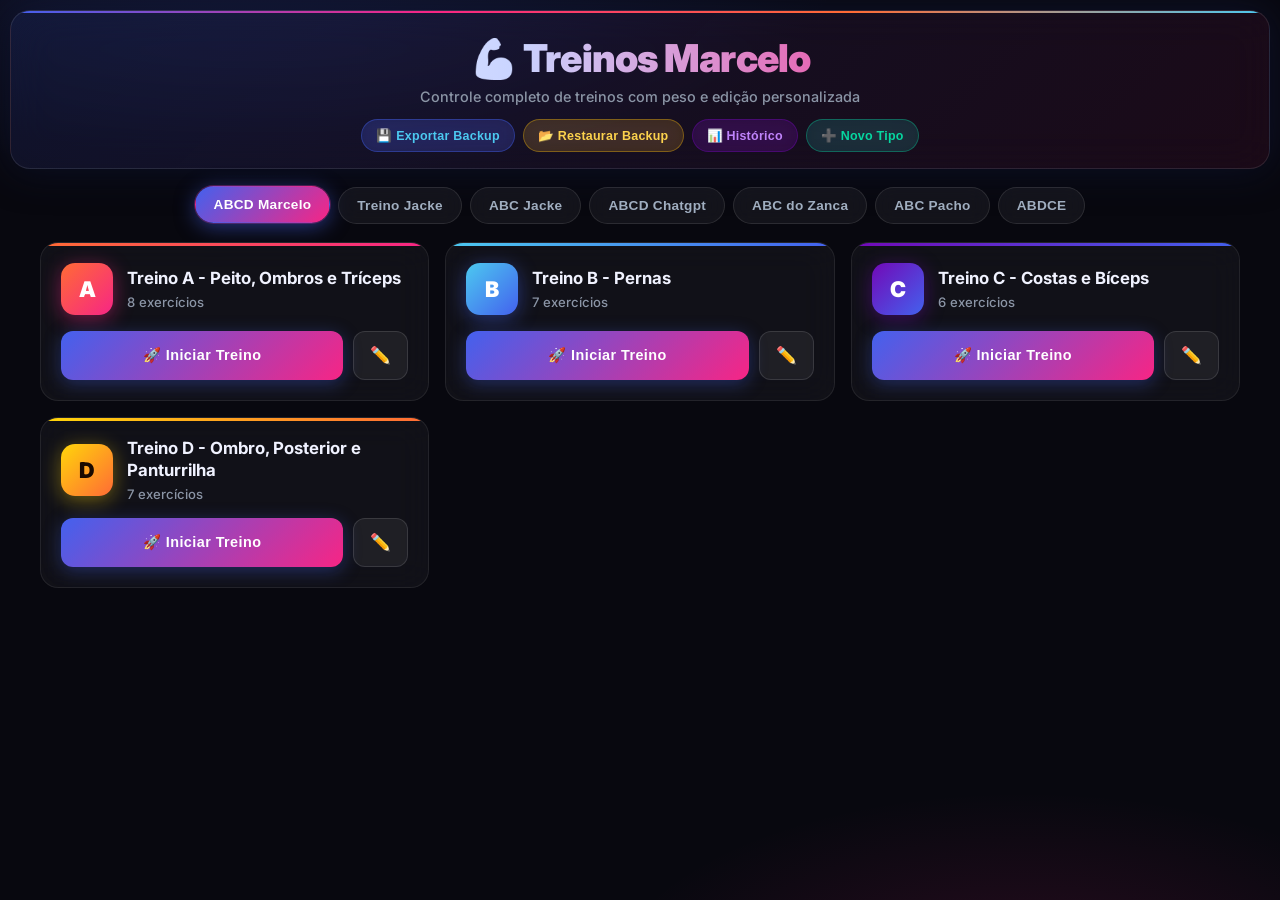
==== commit 43772c87: "fix: DOMContentLoaded quebrado pela inserção de normalizarExercicios" ====
--- a/index.html
+++ b/index.html
@@ -1698,6 +1698,8 @@
                 return tipo;
             });
         }
+
+        document.addEventListener('DOMContentLoaded', function () {
             console.log('💪 Inicializando Treinos Marcelo com 7 tipos...');
             carregarTreinosSalvos();
             carregarTreinos();
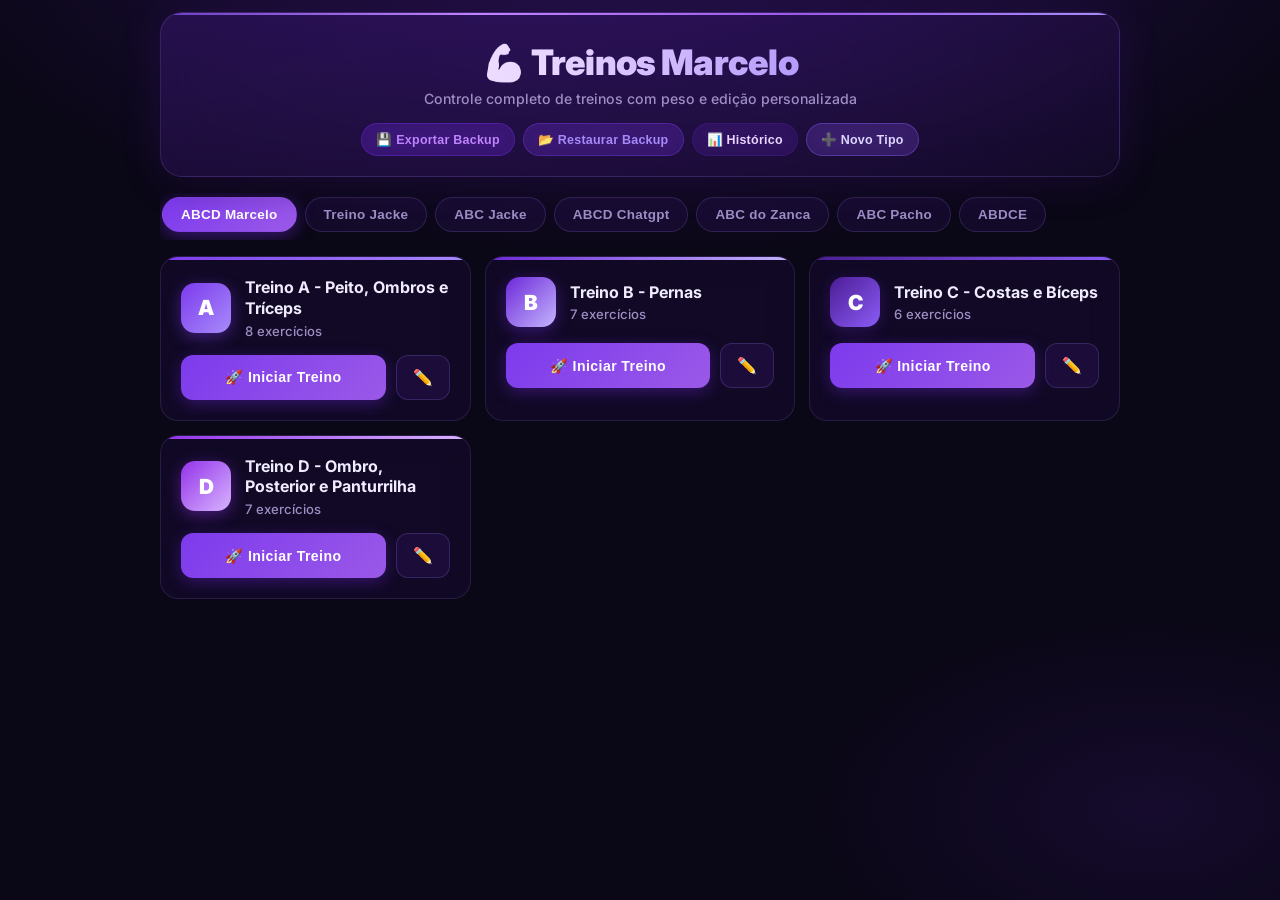
==== commit 090a2f8a: "fix: remove CSS duplicado, adiciona app-wrapper, tema roxo/lavanda" ====
--- a/index.html
+++ b/index.html
@@ -22,45 +22,54 @@
         }
 
         :root {
-            --neon-orange: #ff6b35;
-            --neon-pink:   #f72585;
-            --neon-purple: #7209b7;
-            --neon-blue:   #4361ee;
-            --neon-cyan:   #4cc9f0;
-            --neon-green:  #06d6a0;
-            --neon-yellow: #ffd60a;
-            --card-bg:     rgba(255,255,255,0.04);
-            --card-border: rgba(255,255,255,0.08);
-            --modal-bg:    rgba(8,8,20,0.97);
-            --text-muted:  #8b95a6;
+            --p1: #2d1b69;   /* roxo escuro */
+            --p2: #6c3fc5;   /* roxo médio */
+            --p3: #9b59e8;   /* lilás */
+            --p4: #c084fc;   /* lavanda */
+            --p5: #e9d5ff;   /* branco-roxo */
+            --accent: #a78bfa;
+            --accent2: #7c3aed;
+            --card-bg: rgba(109,40,217,0.08);
+            --card-border: rgba(167,139,250,0.15);
+            --modal-bg: rgba(15,10,35,0.97);
+            --text-main: #f0ebff;
+            --text-muted: #9e8ec4;
+            --bg-base: #0a0716;
         }
 
         html { scroll-behavior: smooth; }
 
         body {
             font-family: 'Inter', 'Segoe UI', sans-serif;
-            background: #08080f;
+            background: var(--bg-base);
             background-image:
-                radial-gradient(ellipse 80% 50% at 20% -10%, rgba(67,97,238,0.18) 0%, transparent 60%),
-                radial-gradient(ellipse 60% 40% at 80% 110%, rgba(247,37,133,0.14) 0%, transparent 55%);
-            color: #e8eaf0;
+                radial-gradient(ellipse 90% 60% at 50% -10%, rgba(109,40,217,0.28) 0%, transparent 65%),
+                radial-gradient(ellipse 50% 40% at 90% 90%, rgba(76,29,149,0.18) 0%, transparent 55%);
+            color: var(--text-main);
             min-height: 100vh;
-            padding: 10px;
+            padding: 12px;
             -webkit-font-smoothing: antialiased;
             -moz-osx-font-smoothing: grayscale;
             touch-action: manipulation;
         }
 
+        /* ===== LAYOUT CONTAINER ===== */
+        .app-wrapper {
+            max-width: 960px;
+            margin: 0 auto;
+        }
+
+        /* ===== CABEÇALHO ===== */
         .header {
             text-align: center;
-            padding: 24px 20px 16px;
-            background: linear-gradient(135deg, rgba(67,97,238,0.12) 0%, rgba(247,37,133,0.08) 100%);
+            padding: 28px 20px 20px;
+            background: linear-gradient(160deg, rgba(109,40,217,0.22) 0%, rgba(76,29,149,0.12) 100%);
             backdrop-filter: blur(20px);
             -webkit-backdrop-filter: blur(20px);
-            border-radius: 20px;
-            margin-bottom: 18px;
-            border: 1px solid rgba(255,255,255,0.1);
-            box-shadow: 0 0 40px rgba(67,97,238,0.15), 0 8px 32px rgba(0,0,0,0.5);
+            border-radius: 22px;
+            margin-bottom: 16px;
+            border: 1px solid rgba(167,139,250,0.18);
+            box-shadow: 0 2px 40px rgba(109,40,217,0.2), 0 8px 32px rgba(0,0,0,0.4);
             position: relative;
             overflow: hidden;
         }
@@ -70,15 +79,15 @@
             position: absolute;
             top: 0; left: 0; right: 0;
             height: 2px;
-            background: linear-gradient(90deg, var(--neon-blue), var(--neon-pink), var(--neon-orange), var(--neon-cyan));
+            background: linear-gradient(90deg, var(--p2), var(--p4), var(--p3), var(--accent));
         }
 
         .header h1 {
-            font-size: 2.4em;
+            font-size: 2.2em;
             font-weight: 900;
             letter-spacing: -0.02em;
             margin-bottom: 6px;
-            background: linear-gradient(90deg, #fff 0%, #c9d4ff 40%, var(--neon-pink) 80%, var(--neon-orange) 100%);
+            background: linear-gradient(90deg, #fff 0%, var(--p5) 40%, var(--accent) 75%, var(--p3) 100%);
             -webkit-background-clip: text;
             -webkit-text-fill-color: transparent;
             background-clip: text;
@@ -86,1072 +95,15 @@
 
         .header > p {
             color: var(--text-muted);
-            font-size: 0.9em;
+            font-size: 0.88em;
             font-weight: 500;
         }
 
-        .tipo-selector {
-            display: flex;
-            flex-wrap: wrap;
-            gap: 8px;
-            justify-content: center;
-            margin-bottom: 18px;
-            position: relative;
-        }
-
-        .tipo-btn {
-            padding: 10px 18px;
-            border: 1px solid rgba(255,255,255,0.1);
-            border-radius: 25px;
-            background: rgba(255,255,255,0.05);
-            color: #a0aec0;
-            cursor: pointer;
-            transition: all 0.25s ease;
-            font-weight: 700;
-            font-size: 0.85em;
-            letter-spacing: 0.02em;
-            backdrop-filter: blur(10px);
-            user-select: none;
-            -webkit-tap-highlight-color: transparent;
-        }
-
-        .tipo-btn:hover {
-            background: rgba(255,255,255,0.1);
-            color: #fff;
-            border-color: rgba(255,255,255,0.25);
-            transform: translateY(-2px);
-        }
-
-        .tipo-btn.active {
-            background: linear-gradient(135deg, var(--neon-blue), var(--neon-pink));
-            color: #fff;
-            border-color: transparent;
-            box-shadow: 0 4px 20px rgba(67,97,238,0.5), 0 0 0 1px rgba(247,37,133,0.3);
-            transform: translateY(-1px);
-        }
-
-        .treinos-grid {
-            display: grid;
-            grid-template-columns: repeat(auto-fit, minmax(300px, 1fr));
-            gap: 16px;
-            max-width: 1200px;
-            margin: 0 auto;
-        }
-
-        .treino-card {
-            background: var(--card-bg);
-            backdrop-filter: blur(16px);
-            -webkit-backdrop-filter: blur(16px);
-            border-radius: 18px;
-            padding: 20px;
-            border: 1px solid var(--card-border);
-            transition: transform 0.25s cubic-bezier(0.4,0,0.2,1), box-shadow 0.25s ease;
-            position: relative;
-            overflow: hidden;
-            transform: translateZ(0);
-        }
-
-        /* Barra colorida no topo de cada card por tipo */
-        .treino-card::before {
-            content: '';
-            position: absolute;
-            top: 0; left: 0; right: 0;
-            height: 3px;
-        }
-        .treino-a::before { background: linear-gradient(90deg, #ff6b35, #f72585); }
-        .treino-b::before { background: linear-gradient(90deg, #4cc9f0, #4361ee); }
-        .treino-c::before { background: linear-gradient(90deg, #7209b7, #4361ee); }
-        .treino-d::before { background: linear-gradient(90deg, #ffd60a, #ff6b35); }
-        .treino-e::before { background: linear-gradient(90deg, #06d6a0, #4cc9f0); }
-
-        .treino-card:hover {
-            transform: translateY(-6px) translateZ(0);
-            box-shadow: 0 20px 50px rgba(0,0,0,0.5);
-            border-color: rgba(255,255,255,0.14);
-        }
-
-        .treino-card:active {
-            transform: translateY(-2px) scale(0.99) translateZ(0);
-        }
-
-        .treino-header {
-            display: flex;
-            align-items: center;
-            margin-bottom: 16px;
-        }
-
-        .treino-letra {
-            width: 52px;
-            height: 52px;
-            border-radius: 14px;
-            display: flex;
-            align-items: center;
-            justify-content: center;
-            font-weight: 900;
-            font-size: 1.35em;
-            margin-right: 14px;
-            flex-shrink: 0;
-            color: #fff;
-        }
-
-        .treino-a .treino-letra {
-            background: linear-gradient(135deg, #ff6b35, #f72585);
-            box-shadow: 0 4px 20px rgba(247,37,133,0.45);
-        }
-        .treino-b .treino-letra {
-            background: linear-gradient(135deg, #4cc9f0, #4361ee);
-            box-shadow: 0 4px 20px rgba(67,97,238,0.45);
-        }
-        .treino-c .treino-letra {
-            background: linear-gradient(135deg, #7209b7, #4361ee);
-            box-shadow: 0 4px 20px rgba(114,9,183,0.45);
-        }
-        .treino-d .treino-letra {
-            background: linear-gradient(135deg, #ffd60a, #ff6b35);
-            box-shadow: 0 4px 20px rgba(255,214,10,0.4);
-            color: #1a0a00;
-        }
-        .treino-e .treino-letra {
-            background: linear-gradient(135deg, #06d6a0, #4cc9f0);
-            box-shadow: 0 4px 20px rgba(6,214,160,0.4);
-            color: #001a14;
-        }
-
-        .treino-info h3 {
-            font-size: 1.05em;
-            font-weight: 700;
-            margin-bottom: 4px;
-            color: #f0f2ff;
-            line-height: 1.3;
-        }
-
-        .treino-info p {
-            color: var(--text-muted);
-            font-size: 0.82em;
-            font-weight: 500;
-        }
-
-        .treino-actions {
-            display: flex;
-            gap: 10px;
-            margin-top: 16px;
-        }
-
-        .btn-iniciar {
-            flex: 1;
-            padding: 13px 12px;
-            border: none;
-            border-radius: 12px;
-            background: linear-gradient(135deg, #4361ee, #f72585);
-            color: #fff;
-            font-weight: 800;
-            font-size: 0.9em;
-            letter-spacing: 0.03em;
-            cursor: pointer;
-            transition: all 0.25s ease;
-            user-select: none;
-            -webkit-tap-highlight-color: transparent;
-            box-shadow: 0 4px 18px rgba(67,97,238,0.35);
-        }
-
-        .btn-iniciar:hover {
-            transform: scale(1.04);
-            box-shadow: 0 8px 28px rgba(67,97,238,0.55);
-        }
-
-        .btn-iniciar:active { transform: scale(0.97); }
-
-        .btn-edit {
-            padding: 13px 16px;
-            border: 1px solid rgba(255,255,255,0.12);
-            border-radius: 12px;
-            background: rgba(255,255,255,0.06);
-            color: #c0c8e0;
-            cursor: pointer;
-            transition: all 0.25s ease;
-            user-select: none;
-            -webkit-tap-highlight-color: transparent;
-            font-size: 1.05em;
-        }
-
-        .btn-edit:hover {
-            background: rgba(255,255,255,0.12);
-            border-color: rgba(255,255,255,0.25);
-            transform: scale(1.06);
-        }
-
-        .btn-edit:active { transform: scale(0.95); }
-
-        /* Modal */
-        .modal-overlay {
-            position: fixed;
-            inset: 0;
-            background: rgba(0,0,0,0.82);
-            backdrop-filter: blur(6px);
-            -webkit-backdrop-filter: blur(6px);
-            display: flex;
-            align-items: center;
-            justify-content: center;
-            z-index: 1000;
-            padding: 16px;
-        }
-
-        .modal-content {
-            background: var(--modal-bg);
-            backdrop-filter: blur(30px);
-            border-radius: 22px;
-            padding: 28px;
-            max-width: 500px;
-            width: 100%;
-            max-height: 92vh;
-            overflow-y: auto;
-            border: 1px solid rgba(255,255,255,0.1);
-            box-shadow: 0 30px 80px rgba(0,0,0,0.7), 0 0 0 1px rgba(67,97,238,0.15);
-            position: relative;
-        }
-
-        .modal-content::before {
-            content: '';
-            position: absolute;
-            top: 0; left: 0; right: 0;
-            height: 2px;
-            border-radius: 22px 22px 0 0;
-            background: linear-gradient(90deg, var(--neon-blue), var(--neon-pink));
-        }
-
-        .modal-header {
-            text-align: center;
-            margin-bottom: 22px;
-        }
-
-        .modal-header h2 {
-            margin-bottom: 6px;
-            font-size: 1.4em;
-            font-weight: 800;
-            background: linear-gradient(90deg, #fff, var(--neon-cyan), var(--neon-pink));
-            -webkit-background-clip: text;
-            -webkit-text-fill-color: transparent;
-            background-clip: text;
-        }
-
-        .modal-header p {
-            color: var(--text-muted);
-            font-size: 0.88em;
-        }
-
-        .exercicio-item {
-            background: rgba(255,255,255,0.04);
-            border: 1px solid rgba(255,255,255,0.07);
-            border-radius: 14px;
-            padding: 14px 16px;
-            margin-bottom: 12px;
-            display: flex;
-            justify-content: space-between;
-            align-items: flex-start;
-            transition: all 0.25s ease;
-            gap: 10px;
-        }
-
-        .exercicio-item:hover {
-            background: rgba(255,255,255,0.07);
-            border-color: rgba(255,255,255,0.12);
-        }
-
-        .exercicio-item.concluido {
-            background: rgba(6,214,160,0.08);
-            border-color: rgba(6,214,160,0.3);
-        }
-
-        .exercicio-info { flex: 1; }
-
-        .exercicio-nome {
-            font-weight: 700;
-            font-size: 0.95em;
-            margin-bottom: 4px;
-            color: #e8eaf0;
-        }
-
-        .exercicio-controls {
-            display: flex;
-            align-items: center;
-            gap: 8px;
-        }
-
-        .peso-input {
-            width: 68px;
-            padding: 8px 6px;
-            border: 1px solid rgba(255,255,255,0.15);
-            border-radius: 8px;
-            background: rgba(255,255,255,0.07);
-            color: #fff;
-            text-align: center;
-            font-size: 0.95em;
-            font-weight: 700;
-            outline: none;
-            transition: border-color 0.2s;
-        }
-
-        .peso-input:focus {
-            border-color: var(--neon-blue);
-            background: rgba(67,97,238,0.1);
-        }
-
-        .peso-input::placeholder { color: rgba(255,255,255,0.35); }
-
-        .btn-concluir {
-            padding: 8px 14px;
-            border: none;
-            border-radius: 8px;
-            background: rgba(6,214,160,0.2);
-            border: 1px solid rgba(6,214,160,0.4);
-            color: #06d6a0;
-            cursor: pointer;
-            transition: all 0.2s;
-            font-weight: 700;
-            font-size: 0.82em;
-            white-space: nowrap;
-        }
-
-        .btn-concluir:hover {
-            background: rgba(6,214,160,0.35);
-            box-shadow: 0 0 12px rgba(6,214,160,0.3);
-        }
-
-        .btn-concluir.concluido {
-            background: rgba(6,214,160,0.25);
-            border-color: #06d6a0;
-            color: #06d6a0;
-        }
-
-        .btn-concluir:active { transform: scale(0.95); }
-
-        .modal-footer {
-            text-align: center;
-            margin-top: 22px;
-        }
-
-        .btn-fechar {
-            padding: 13px 36px;
-            border: 1px solid rgba(255,255,255,0.12);
-            border-radius: 12px;
-            background: linear-gradient(135deg, rgba(67,97,238,0.25), rgba(247,37,133,0.2));
-            color: #fff;
-            cursor: pointer;
-            transition: all 0.25s;
-            font-weight: 700;
-            font-size: 0.95em;
-            letter-spacing: 0.03em;
-        }
-
-        .btn-fechar:hover {
-            background: linear-gradient(135deg, rgba(67,97,238,0.45), rgba(247,37,133,0.35));
-            box-shadow: 0 4px 20px rgba(67,97,238,0.35);
-            transform: translateY(-1px);
-        }
-
-        /* Modal de edição */
-        .form-group {
-            margin-bottom: 18px;
-        }
-
-        .form-group label {
-            display: block;
-            margin-bottom: 7px;
-            font-weight: 700;
-            font-size: 0.82em;
-            letter-spacing: 0.06em;
-            text-transform: uppercase;
-            color: var(--neon-cyan);
-        }
-
-        .form-group input,
-        .form-group textarea {
-            width: 100%;
-            padding: 12px 14px;
-            border: 1px solid rgba(255,255,255,0.12);
-            border-radius: 10px;
-            background: rgba(255,255,255,0.05);
-            color: #f0f2ff;
-            font-size: 15px;
-            font-family: inherit;
-            outline: none;
-            transition: border-color 0.2s, background 0.2s;
-        }
-
-        .form-group input:focus,
-        .form-group textarea:focus {
-            border-color: var(--neon-blue);
-            background: rgba(67,97,238,0.08);
-        }
-
-        .form-group input::placeholder,
-        .form-group textarea::placeholder {
-            color: rgba(255,255,255,0.3);
-        }
-
-        .exercicios-lista {
-            max-height: 280px;
-            overflow-y: auto;
-            border: 1px solid rgba(255,255,255,0.08);
-            border-radius: 12px;
-            padding: 12px;
-            background: rgba(0,0,0,0.2);
-            scrollbar-width: thin;
-            scrollbar-color: rgba(255,255,255,0.15) transparent;
-        }
-
-        .exercicio-edit {
-            display: flex;
-            align-items: center;
-            gap: 10px;
-            margin-bottom: 8px;
-            padding: 10px 12px;
-            background: rgba(255,255,255,0.04);
-            border: 1px solid rgba(255,255,255,0.07);
-            border-radius: 10px;
-            transition: background 0.2s;
-        }
-
-        .exercicio-edit:hover { background: rgba(255,255,255,0.07); }
-
-        .exercicio-input {
-            flex: 1;
-            padding: 8px 10px;
-            border: 1px solid rgba(255,255,255,0.1);
-            border-radius: 7px;
-            background: rgba(255,255,255,0.06);
-            color: #f0f2ff;
-            font-size: 0.95em;
-            font-family: inherit;
-            outline: none;
-        }
-
-        .exercicio-input:focus {
-            border-color: var(--neon-blue);
-            background: rgba(67,97,238,0.08);
-        }
-
-        .btn-remove {
-            background: rgba(239,68,68,0.2);
-            border: 1px solid rgba(239,68,68,0.4);
-            color: #f87171;
-            border-radius: 50%;
-            width: 30px;
-            height: 30px;
-            min-width: 30px;
-            cursor: pointer;
-            display: flex;
-            align-items: center;
-            justify-content: center;
-            font-weight: bold;
-            font-size: 1.1em;
-            transition: all 0.2s;
-        }
-
-        .btn-remove:hover {
-            background: rgba(239,68,68,0.5);
-            color: #fff;
-        }
-
-        .btn-add {
-            width: 100%;
-            padding: 12px;
-            border: 1px dashed rgba(6,214,160,0.4);
-            border-radius: 10px;
-            background: rgba(6,214,160,0.06);
-            color: var(--neon-green);
-            cursor: pointer;
-            margin-top: 10px;
-            font-weight: 700;
-            font-size: 0.9em;
-            transition: all 0.2s;
-        }
-
-        .btn-add:hover {
-            background: rgba(6,214,160,0.15);
-            border-color: var(--neon-green);
-        }
-
-        .form-actions {
-            display: flex;
-            gap: 12px;
-            margin-top: 22px;
-        }
-
-        .btn-salvar {
-            flex: 1;
-            padding: 13px;
-            border: none;
-            border-radius: 12px;
-            background: linear-gradient(135deg, #06d6a0, #4361ee);
-            color: white;
-            font-weight: 800;
-            cursor: pointer;
-            transition: all 0.25s;
-            font-size: 0.95em;
-            box-shadow: 0 4px 18px rgba(6,214,160,0.3);
-        }
-
-        .btn-salvar:hover {
-            transform: scale(1.04);
-            box-shadow: 0 6px 24px rgba(6,214,160,0.45);
-        }
-
-        .btn-cancelar {
-            flex: 1;
-            padding: 13px;
-            border: 1px solid rgba(255,255,255,0.12);
-            border-radius: 12px;
-            background: rgba(255,255,255,0.05);
-            color: #a0aec0;
-            cursor: pointer;
-            transition: all 0.25s;
-            font-size: 0.95em;
-        }
-
-        .btn-cancelar:hover {
-            background: rgba(255,255,255,0.1);
-            color: #fff;
-        }
-
-        /* Notificações */
-        .notification {
-            position: fixed;
-            top: 16px;
-            right: 16px;
-            left: 16px;
-            padding: 14px 20px;
-            border-radius: 14px;
-            color: white;
-            font-weight: 700;
-            font-size: 0.92em;
-            z-index: 9999;
-            animation: notifSlide 0.35s cubic-bezier(0.34,1.56,0.64,1);
-            text-align: center;
-            box-shadow: 0 8px 32px rgba(0,0,0,0.5);
-            backdrop-filter: blur(20px);
-            border: 1px solid rgba(255,255,255,0.15);
-        }
-
-        .notification.success {
-            background: linear-gradient(135deg, rgba(6,214,160,0.85), rgba(67,97,238,0.75));
-            box-shadow: 0 8px 32px rgba(6,214,160,0.3);
-        }
-
-        .notification.warning {
-            background: linear-gradient(135deg, rgba(255,193,7,0.85), rgba(255,107,53,0.75));
-            box-shadow: 0 8px 32px rgba(255,193,7,0.3);
-        }
-
-        @keyframes notifSlide {
-            from { transform: translateY(-120%) scale(0.9); opacity: 0; }
-            to   { transform: translateY(0) scale(1);       opacity: 1; }
-        }
-
-        /* Feedback touch */
-        .tipo-btn:active    { transform: scale(0.95); }
-        .btn-iniciar:active { transform: scale(0.96); }
-        .btn-edit:active    { transform: scale(0.95); }
-        .btn-concluir:active{ transform: scale(0.95); }
-
-        /* Responsivo otimizado para Poco X7 Pro e outros celulares */
-        @media (max-width: 768px) {
-            body {
-                padding: 8px;
-            }
-            
-            .header {
-                padding: 16px;
-                margin-bottom: 16px;
-            }
-            
-            .header h1 { 
-                font-size: 2em; 
-                margin-bottom: 8px;
-            }
-            
-            .header p {
-                font-size: 0.95em;
-                opacity: 0.9;
-            }
-            
-            .tipo-selector {
-                gap: 8px;
-                margin-bottom: 16px;
-                padding: 0 4px;
-            }
-            
-            .tipo-btn { 
-                padding: 12px 16px; 
-                font-size: 0.9em;
-                min-width: auto;
-                flex: 1;
-                max-width: 140px;
-            }
-            
-            .treinos-grid { 
-                grid-template-columns: 1fr;
-                gap: 16px;
-                max-width: 100%;
-            }
-            
-            .treino-card {
-                padding: 18px;
-                margin: 0;
-            }
-            
-            .treino-header {
-                margin-bottom: 12px;
-            }
-            
-            .treino-letra {
-                width: 45px;
-                height: 45px;
-                font-size: 1.1em;
-                margin-right: 12px;
-            }
-            
-            .treino-info h3 {
-                font-size: 1.1em;
-                line-height: 1.3;
-                margin-bottom: 4px;
-            }
-            
-            .treino-info p {
-                font-size: 0.85em;
-                line-height: 1.2;
-            }
-            
-            .treino-actions {
-                gap: 8px;
-                margin-top: 12px;
-            }
-            
-            .btn-iniciar {
-                padding: 14px;
-                font-size: 0.95em;
-            }
-            
-            .btn-edit {
-                padding: 14px 18px;
-                font-size: 1.1em;
-            }
-        }
-
-        /* Otimização específica para telas grandes de celular (Poco X7 Pro) */
-        @media (min-width: 390px) and (max-width: 768px) {
-            .tipo-selector {
-                justify-content: flex-start;
-                overflow-x: auto;
-                padding: 0 8px 8px 8px;
-                scrollbar-width: none;
-                -ms-overflow-style: none;
-            }
-            
-            .tipo-selector::-webkit-scrollbar {
-                display: none;
-            }
-            
-            .tipo-btn {
-                flex-shrink: 0;
-                white-space: nowrap;
-            }
-            
-            .treinos-grid {
-                grid-template-columns: repeat(auto-fit, minmax(280px, 1fr));
-                gap: 14px;
-            }
-        }
-
-        /* Modal responsivo */
-        @media (max-width: 768px) {
-            .modal-overlay {
-                padding: 12px;
-                align-items: flex-start;
-                padding-top: 20px;
-            }
-            
-            .modal-content { 
-                padding: 20px;
-                margin: 0;
-                width: 100%;
-                max-width: 100%;
-                max-height: calc(100vh - 40px);
-                border-radius: 16px;
-            }
-            
-            .modal-header h2 {
-                font-size: 1.4em;
-                margin-bottom: 8px;
-            }
-            
-            .modal-header p {
-                font-size: 0.9em;
-            }
-            
-            .exercicio-item {
-                padding: 14px;
-                margin-bottom: 12px;
-                border-radius: 8px;
-            }
-            
-            .exercicio-nome {
-                font-size: 0.95em;
-                line-height: 1.3;
-            }
-            
-            .exercicio-controls {
-                gap: 8px;
-                flex-wrap: wrap;
-            }
-            
-            .peso-input {
-                width: 65px;
-                padding: 10px 8px;
-                font-size: 16px; /* Evita zoom no iOS */
-            }
-            
-            .btn-concluir {
-                padding: 10px 12px;
-                font-size: 0.9em;
-                white-space: nowrap;
-            }
-            
-            .form-group {
-                margin-bottom: 16px;
-            }
-            
-            .form-group input,
-            .form-group textarea {
-                padding: 14px;
-                font-size: 16px; /* Evita zoom no iOS */
-                border-radius: 10px;
-            }
-            
-            .exercicios-lista {
-                max-height: 250px;
-                padding: 12px;
-            }
-            
-            .exercicio-edit {
-                padding: 8px;
-                margin-bottom: 8px;
-                gap: 8px;
-            }
-            
-            .exercicio-input {
-                padding: 10px;
-                font-size: 16px; /* Evita zoom no iOS */
-            }
-            
-            .btn-remove {
-                width: 32px;
-                height: 32px;
-                font-size: 1.1em;
-            }
-            
-            .btn-add {
-                padding: 14px;
-                font-size: 0.95em;
-                margin-top: 8px;
-            }
-            
-            .form-actions {
-                gap: 12px;
-                margin-top: 20px;
-            }
-            
-            .btn-salvar,
-            .btn-cancelar {
-                padding: 14px;
-                font-size: 1em;
-                border-radius: 10px;
-            }
-            
-            .btn-fechar {
-                padding: 14px 24px;
-                font-size: 1em;
-                border-radius: 10px;
-            }
-            
-            .notification {
-                top: 10px;
-                right: 10px;
-                left: 10px;
-                padding: 14px 16px;
-                font-size: 0.9em;
-            }
-        }
-
-        /* Otimização para telas muito pequenas */
-        @media (max-width: 360px) {
-            .header h1 { 
-                font-size: 1.7em; 
-            }
-            
-            .tipo-btn { 
-                padding: 10px 12px; 
-                font-size: 0.85em;
-                max-width: 120px;
-            }
-            
-            .treino-card {
-                padding: 16px;
-            }
-            
-            .treino-letra {
-                width: 40px;
-                height: 40px;
-                font-size: 1em;
-                margin-right: 10px;
-            }
-            
-            .btn-iniciar {
-                padding: 12px;
-                font-size: 0.9em;
-            }
-            
-            .btn-edit {
-                padding: 12px 16px;
-            }
-        }
-
-        /* Melhorias para interação touch */
-        @media (hover: none) and (pointer: coarse) {
-            .tipo-btn,
-            .btn-iniciar,
-            .btn-edit,
-            .btn-concluir,
-            .btn-salvar,
-            .btn-cancelar,
-            .btn-fechar {
-                min-height: 44px;
-            }
-            
-            .btn-remove {
-                min-width: 44px;
-                min-height: 44px;
-            }
-            
-            .peso-input {
-                min-height: 44px;
-            }
-        }
-
-        /* ===== TIMER DE DESCANSO ===== */
-        .timer-container {
-            background: linear-gradient(135deg, rgba(67,97,238,0.12), rgba(76,201,240,0.08));
-            border: 1px solid rgba(67,97,238,0.25);
-            border-radius: 16px;
-            padding: 18px;
-            margin-bottom: 18px;
-            text-align: center;
-            box-shadow: 0 4px 24px rgba(67,97,238,0.15);
-        }
-
-        .timer-titulo {
-            font-size: 0.75em;
-            font-weight: 700;
-            letter-spacing: 0.12em;
-            text-transform: uppercase;
-            color: var(--neon-cyan);
-            margin-bottom: 10px;
-        }
-
-        .timer-display {
-            font-size: 3.5em;
-            font-weight: 900;
-            font-variant-numeric: tabular-nums;
-            letter-spacing: -0.04em;
-            margin-bottom: 8px;
-            transition: color 0.3s, text-shadow 0.3s;
-        }
-
-        .timer-display.urgente {
-            color: #ff4757;
-            text-shadow: 0 0 20px rgba(255,71,87,0.6);
-        }
-        .timer-display.normal {
-            color: var(--neon-cyan);
-            text-shadow: 0 0 20px rgba(76,201,240,0.5);
-        }
-
-        .timer-config {
-            display: flex;
-            align-items: center;
-            justify-content: center;
-            gap: 8px;
-            margin-bottom: 12px;
-        }
-
-        .timer-config label {
-            font-size: 0.82em;
-            color: var(--text-muted);
-            font-weight: 600;
-        }
-
-        .timer-input {
-            width: 68px;
-            padding: 7px 8px;
-            border: 1px solid rgba(76,201,240,0.3);
-            border-radius: 8px;
-            background: rgba(76,201,240,0.07);
-            color: #fff;
-            text-align: center;
-            font-size: 1em;
-            font-weight: 700;
-            font-family: inherit;
-            outline: none;
-        }
-
-        .timer-input:focus { border-color: var(--neon-cyan); }
-
-        .timer-btn-set {
-            padding: 7px 14px;
-            border: none;
-            border-radius: 8px;
-            background: var(--neon-blue);
-            color: white;
-            cursor: pointer;
-            font-size: 0.82em;
-            font-weight: 700;
-            transition: all 0.2s;
-            box-shadow: 0 2px 10px rgba(67,97,238,0.4);
-        }
-
-        .timer-btn-set:hover { filter: brightness(1.2); transform: scale(1.05); }
-
-        .timer-controles {
-            display: flex;
-            gap: 10px;
-            justify-content: center;
-        }
-
-        .timer-btn {
-            padding: 11px 22px;
-            border: none;
-            border-radius: 10px;
-            font-weight: 800;
-            cursor: pointer;
-            transition: all 0.2s;
-            font-size: 0.88em;
-            letter-spacing: 0.02em;
-        }
-
-        .timer-btn.play  {
-            background: linear-gradient(135deg, #06d6a0, #4361ee);
-            color: white;
-            box-shadow: 0 4px 16px rgba(6,214,160,0.4);
-        }
-        .timer-btn.pause {
-            background: linear-gradient(135deg, #ff4757, #f72585);
-            color: white;
-            box-shadow: 0 4px 16px rgba(255,71,87,0.4);
-        }
-        .timer-btn.reset {
-            background: rgba(255,255,255,0.08);
-            border: 1px solid rgba(255,255,255,0.15);
-            color: #a0aec0;
-        }
-        .timer-btn:hover { filter: brightness(1.15); transform: scale(1.05); }
-        .timer-btn:active { transform: scale(0.95); }
-
-        .timer-progress {
-            width: 100%;
-            height: 5px;
-            background: rgba(255,255,255,0.07);
-            border-radius: 3px;
-            margin-bottom: 12px;
-            overflow: hidden;
-        }
-
-        .timer-progress-bar {
-            height: 100%;
-            border-radius: 3px;
-            background: linear-gradient(90deg, var(--neon-cyan), var(--neon-blue), var(--neon-pink));
-            transition: width 0.9s linear;
-            box-shadow: 0 0 8px rgba(76,201,240,0.6);
-        }
-
-        /* ===== SÉRIES ===== */
-        .series-info {
-            font-size: 0.78em;
-            color: var(--text-muted);
-            margin-top: 3px;
-            font-weight: 500;
-        }
-
-        .serie-badge {
-            display: inline-flex;
-            align-items: center;
-            gap: 4px;
-            background: rgba(67,97,238,0.2);
-            border: 1px solid rgba(67,97,238,0.4);
-            border-radius: 20px;
-            padding: 3px 10px;
-            font-size: 0.78em;
-            font-weight: 700;
-            color: var(--neon-cyan);
-            margin-top: 5px;
-        }
-
-        .serie-badge.completo {
-            background: rgba(6,214,160,0.2);
-            border-color: rgba(6,214,160,0.5);
-            color: var(--neon-green);
-            box-shadow: 0 0 10px rgba(6,214,160,0.2);
-        }
-
-        /* ===== CONTROLES DE SÉRIES NO MODAL ===== */
-        .series-controles {
-            display: flex;
-            align-items: center;
-            gap: 6px;
-            margin-top: 8px;
-        }
-
-        .serie-btn {
-            width: 30px;
-            height: 30px;
-            border: none;
-            border-radius: 8px;
-            font-weight: 900;
-            font-size: 1.1em;
-            cursor: pointer;
-            display: flex;
-            align-items: center;
-            justify-content: center;
-            transition: all 0.2s;
-        }
-
-        .serie-btn.menos {
-            background: rgba(239,68,68,0.2);
-            border: 1px solid rgba(239,68,68,0.4);
-            color: #f87171;
-        }
-        .serie-btn.mais {
-            background: rgba(6,214,160,0.2);
-            border: 1px solid rgba(6,214,160,0.4);
-            color: var(--neon-green);
-        }
-        .serie-btn:hover { filter: brightness(1.3); transform: scale(1.12); }
-        .serie-btn:active { transform: scale(0.9); }
-
-        .serie-contador {
-            font-weight: 900;
-            font-size: 1.05em;
-            min-width: 44px;
-            text-align: center;
-            color: var(--neon-cyan);
-            text-shadow: 0 0 8px rgba(76,201,240,0.4);
-        }
-
-        /* ===== CABEÇALHO - AÇÕES ===== */
         .header-acoes {
             display: flex;
             gap: 8px;
             justify-content: center;
-            margin-top: 14px;
+            margin-top: 16px;
             flex-wrap: wrap;
         }
 
@@ -1166,135 +118,595 @@
             backdrop-filter: blur(10px);
         }
 
-        .btn-backup    { background: rgba(67,97,238,0.2);  color: var(--neon-cyan);   border: 1px solid rgba(67,97,238,0.4); }
-        .btn-restaurar { background: rgba(255,193,7,0.15); color: #fcd34d;            border: 1px solid rgba(255,193,7,0.35); }
-        .btn-historico { background: rgba(114,9,183,0.2);  color: #c084fc;            border: 1px solid rgba(114,9,183,0.4); }
-        .btn-novo-tipo { background: rgba(6,214,160,0.15); color: var(--neon-green);  border: 1px solid rgba(6,214,160,0.35); }
+        .btn-backup    { background: rgba(109,40,217,0.25); color: var(--p4);   border: 1px solid rgba(109,40,217,0.45); }
+        .btn-restaurar { background: rgba(124,58,237,0.2);  color: var(--accent); border: 1px solid rgba(124,58,237,0.4); }
+        .btn-historico { background: rgba(76,29,149,0.25);  color: var(--p5);   border: 1px solid rgba(76,29,149,0.45); }
+        .btn-novo-tipo { background: rgba(139,92,246,0.2);  color: #ddd6fe;     border: 1px solid rgba(139,92,246,0.4); }
 
         .btn-acao-header:hover {
-            filter: brightness(1.4);
+            filter: brightness(1.35);
             transform: translateY(-2px);
-            box-shadow: 0 4px 14px rgba(0,0,0,0.3);
-        }
-
-        /* ===== HISTÓRICO DE TREINOS ===== */
-        .historico-item {
-            background: rgba(255,255,255,0.04);
+            box-shadow: 0 4px 14px rgba(109,40,217,0.3);
+        }
+
+        /* ===== SELETOR DE TIPO ===== */
+        .tipo-selector {
+            display: flex;
+            flex-wrap: nowrap;
+            gap: 8px;
+            justify-content: flex-start;
+            margin-bottom: 16px;
+            overflow-x: auto;
+            padding: 4px 2px 8px;
+            scrollbar-width: none;
+            -ms-overflow-style: none;
+        }
+
+        .tipo-selector::-webkit-scrollbar { display: none; }
+
+        .tipo-btn {
+            padding: 9px 18px;
+            border: 1px solid rgba(167,139,250,0.18);
+            border-radius: 24px;
+            background: rgba(109,40,217,0.1);
+            color: var(--text-muted);
+            cursor: pointer;
+            transition: all 0.2s ease;
+            font-weight: 700;
+            font-size: 0.84em;
+            letter-spacing: 0.02em;
+            white-space: nowrap;
+            flex-shrink: 0;
+            user-select: none;
+            -webkit-tap-highlight-color: transparent;
+        }
+
+        .tipo-btn:hover {
+            background: rgba(124,58,237,0.2);
+            color: var(--p5);
+            border-color: rgba(167,139,250,0.35);
+            transform: translateY(-1px);
+        }
+
+        .tipo-btn.active {
+            background: linear-gradient(135deg, var(--accent2), var(--p3));
+            color: #fff;
+            border-color: transparent;
+            box-shadow: 0 4px 18px rgba(109,40,217,0.5);
+        }
+
+        .tipo-btn:active { transform: scale(0.95); }
+
+        /* ===== GRID DE TREINOS ===== */
+        .treinos-grid {
+            display: grid;
+            grid-template-columns: repeat(auto-fill, minmax(280px, 1fr));
+            gap: 14px;
+        }
+
+        /* ===== CARDS ===== */
+        .treino-card {
+            background: var(--card-bg);
+            backdrop-filter: blur(16px);
+            -webkit-backdrop-filter: blur(16px);
+            border-radius: 18px;
+            padding: 20px;
+            border: 1px solid var(--card-border);
+            transition: transform 0.2s ease, box-shadow 0.2s ease;
+            position: relative;
+            overflow: hidden;
+        }
+
+        .treino-card::before {
+            content: '';
+            position: absolute;
+            top: 0; left: 0; right: 0;
+            height: 3px;
+        }
+        .treino-a::before { background: linear-gradient(90deg, #7c3aed, #a78bfa); }
+        .treino-b::before { background: linear-gradient(90deg, #6d28d9, #c4b5fd); }
+        .treino-c::before { background: linear-gradient(90deg, #4c1d95, #8b5cf6); }
+        .treino-d::before { background: linear-gradient(90deg, #9333ea, #d8b4fe); }
+        .treino-e::before { background: linear-gradient(90deg, #5b21b6, #a78bfa); }
+
+        .treino-card:hover {
+            transform: translateY(-5px);
+            box-shadow: 0 18px 40px rgba(109,40,217,0.25);
+            border-color: rgba(167,139,250,0.28);
+        }
+
+        .treino-card:active { transform: translateY(-2px) scale(0.99); }
+
+        .treino-header {
+            display: flex;
+            align-items: center;
+            margin-bottom: 16px;
+        }
+
+        .treino-letra {
+            width: 50px;
+            height: 50px;
+            border-radius: 14px;
+            display: flex;
+            align-items: center;
+            justify-content: center;
+            font-weight: 900;
+            font-size: 1.3em;
+            margin-right: 14px;
+            flex-shrink: 0;
+            color: #fff;
+        }
+
+        .treino-a .treino-letra { background: linear-gradient(135deg, #7c3aed, #a78bfa); box-shadow: 0 4px 16px rgba(124,58,237,0.45); }
+        .treino-b .treino-letra { background: linear-gradient(135deg, #6d28d9, #c4b5fd); box-shadow: 0 4px 16px rgba(109,40,217,0.45); }
+        .treino-c .treino-letra { background: linear-gradient(135deg, #4c1d95, #8b5cf6); box-shadow: 0 4px 16px rgba(76,29,149,0.45); }
+        .treino-d .treino-letra { background: linear-gradient(135deg, #9333ea, #d8b4fe); box-shadow: 0 4px 16px rgba(147,51,234,0.45); }
+        .treino-e .treino-letra { background: linear-gradient(135deg, #5b21b6, #a78bfa); box-shadow: 0 4px 16px rgba(91,33,182,0.45); }
+
+        .treino-info h3 {
+            font-size: 1em;
+            font-weight: 700;
+            margin-bottom: 4px;
+            color: var(--text-main);
+            line-height: 1.3;
+        }
+
+        .treino-info p {
+            color: var(--text-muted);
+            font-size: 0.82em;
+            font-weight: 500;
+        }
+
+        .serie-badge {
+            display: inline-flex;
+            align-items: center;
+            gap: 4px;
+            background: rgba(109,40,217,0.2);
+            border: 1px solid rgba(167,139,250,0.35);
+            border-radius: 20px;
+            padding: 3px 10px;
+            font-size: 0.77em;
+            font-weight: 700;
+            color: var(--accent);
+            margin-top: 5px;
+        }
+
+        .serie-badge.completo {
+            background: rgba(91,33,182,0.25);
+            border-color: rgba(196,181,253,0.5);
+            color: var(--p5);
+        }
+
+        .treino-actions {
+            display: flex;
+            gap: 10px;
+            margin-top: 16px;
+        }
+
+        .btn-iniciar {
+            flex: 1;
+            padding: 12px;
+            border: none;
             border-radius: 12px;
+            background: linear-gradient(135deg, var(--accent2), var(--p3));
+            color: #fff;
+            font-weight: 800;
+            font-size: 0.88em;
+            letter-spacing: 0.03em;
+            cursor: pointer;
+            transition: all 0.2s ease;
+            user-select: none;
+            -webkit-tap-highlight-color: transparent;
+            box-shadow: 0 4px 16px rgba(109,40,217,0.4);
+        }
+
+        .btn-iniciar:hover { transform: scale(1.03); box-shadow: 0 6px 24px rgba(109,40,217,0.55); }
+        .btn-iniciar:active { transform: scale(0.97); }
+
+        .btn-edit {
+            padding: 12px 16px;
+            border: 1px solid rgba(167,139,250,0.2);
+            border-radius: 12px;
+            background: rgba(109,40,217,0.12);
+            color: var(--accent);
+            cursor: pointer;
+            transition: all 0.2s ease;
+            user-select: none;
+            -webkit-tap-highlight-color: transparent;
+            font-size: 1em;
+        }
+
+        .btn-edit:hover { background: rgba(109,40,217,0.25); border-color: rgba(167,139,250,0.4); transform: scale(1.05); }
+        .btn-edit:active { transform: scale(0.95); }
+
+        /* ===== MODAIS ===== */
+        .modal-overlay {
+            position: fixed;
+            inset: 0;
+            background: rgba(5,2,20,0.85);
+            backdrop-filter: blur(8px);
+            -webkit-backdrop-filter: blur(8px);
+            display: flex;
+            align-items: center;
+            justify-content: center;
+            z-index: 1000;
+            padding: 14px;
+        }
+
+        .modal-content {
+            background: var(--modal-bg);
+            backdrop-filter: blur(30px);
+            border-radius: 22px;
+            padding: 26px;
+            max-width: 500px;
+            width: 100%;
+            max-height: 92vh;
+            overflow-y: auto;
+            border: 1px solid rgba(167,139,250,0.15);
+            box-shadow: 0 30px 80px rgba(0,0,0,0.7), 0 0 0 1px rgba(109,40,217,0.2);
+            position: relative;
+        }
+
+        .modal-content::before {
+            content: '';
+            position: absolute;
+            top: 0; left: 0; right: 0;
+            height: 2px;
+            border-radius: 22px 22px 0 0;
+            background: linear-gradient(90deg, var(--p2), var(--accent), var(--p4));
+        }
+
+        .modal-header {
+            text-align: center;
+            margin-bottom: 20px;
+        }
+
+        .modal-header h2 {
+            margin-bottom: 6px;
+            font-size: 1.35em;
+            font-weight: 800;
+            background: linear-gradient(90deg, #fff, var(--p4), var(--accent));
+            -webkit-background-clip: text;
+            -webkit-text-fill-color: transparent;
+            background-clip: text;
+        }
+
+        .modal-header p { color: var(--text-muted); font-size: 0.86em; }
+
+        /* ===== EXERCÍCIOS NO MODAL ===== */
+        .exercicio-item {
+            background: rgba(109,40,217,0.07);
+            border: 1px solid rgba(167,139,250,0.1);
+            border-radius: 14px;
             padding: 14px 16px;
             margin-bottom: 10px;
-            border-left: 3px solid var(--neon-blue);
-            border-top: 1px solid rgba(255,255,255,0.06);
-            border-right: 1px solid rgba(255,255,255,0.06);
-            border-bottom: 1px solid rgba(255,255,255,0.06);
+            display: flex;
+            justify-content: space-between;
+            align-items: flex-start;
+            gap: 10px;
+            transition: all 0.2s ease;
+        }
+
+        .exercicio-item:hover { background: rgba(109,40,217,0.13); border-color: rgba(167,139,250,0.2); }
+
+        .exercicio-item.concluido {
+            background: rgba(91,33,182,0.18);
+            border-color: rgba(196,181,253,0.3);
+        }
+
+        .exercicio-info { flex: 1; min-width: 0; }
+
+        .exercicio-nome {
+            font-weight: 700;
+            font-size: 0.93em;
+            margin-bottom: 4px;
+            color: var(--text-main);
+            word-break: break-word;
+        }
+
+        .exercicio-controls {
+            display: flex;
+            align-items: center;
+            gap: 8px;
+            flex-wrap: wrap;
+        }
+
+        .peso-input {
+            width: 66px;
+            padding: 8px 6px;
+            border: 1px solid rgba(167,139,250,0.2);
+            border-radius: 8px;
+            background: rgba(109,40,217,0.1);
+            color: #fff;
+            text-align: center;
+            font-size: 0.95em;
+            font-weight: 700;
+            outline: none;
+            transition: border-color 0.2s;
+        }
+
+        .peso-input:focus { border-color: var(--accent); background: rgba(124,58,237,0.15); }
+        .peso-input::placeholder { color: rgba(255,255,255,0.3); }
+
+        .btn-concluir {
+            padding: 7px 12px;
+            border-radius: 8px;
+            background: rgba(109,40,217,0.15);
+            border: 1px solid rgba(167,139,250,0.3);
+            color: var(--accent);
+            cursor: pointer;
+            transition: all 0.2s;
+            font-weight: 700;
+            font-size: 0.8em;
+            white-space: nowrap;
+        }
+
+        .btn-concluir:hover { background: rgba(124,58,237,0.3); }
+        .btn-concluir.concluido { background: rgba(91,33,182,0.3); border-color: var(--accent); color: var(--p5); }
+        .btn-concluir:active { transform: scale(0.95); }
+
+        .series-info { font-size: 0.77em; color: var(--text-muted); margin-top: 3px; font-weight: 500; }
+
+        .series-controles { display: flex; align-items: center; gap: 6px; margin-top: 8px; }
+
+        .serie-btn {
+            width: 30px; height: 30px;
+            border-radius: 8px;
+            font-weight: 900;
+            font-size: 1.1em;
+            cursor: pointer;
+            display: flex; align-items: center; justify-content: center;
+            transition: all 0.2s;
+        }
+
+        .serie-btn.menos { background: rgba(109,40,217,0.15); border: 1px solid rgba(167,139,250,0.25); color: var(--p4); }
+        .serie-btn.mais  { background: rgba(124,58,237,0.2);  border: 1px solid rgba(167,139,250,0.35); color: var(--p5); }
+        .serie-btn:hover { filter: brightness(1.3); transform: scale(1.1); }
+        .serie-btn:active { transform: scale(0.9); }
+
+        .serie-contador {
+            font-weight: 900; font-size: 1em;
+            min-width: 36px; text-align: center;
+            color: var(--accent);
+        }
+
+        /* ===== FOOTER DOS MODAIS ===== */
+        .modal-footer { text-align: center; margin-top: 20px; }
+
+        .btn-fechar {
+            padding: 12px 32px;
+            border: 1px solid rgba(167,139,250,0.2);
+            border-radius: 12px;
+            background: linear-gradient(135deg, rgba(109,40,217,0.3), rgba(91,33,182,0.2));
+            color: #fff;
+            cursor: pointer;
+            transition: all 0.2s;
+            font-weight: 700;
+            font-size: 0.93em;
+            letter-spacing: 0.03em;
+        }
+
+        .btn-fechar:hover {
+            background: linear-gradient(135deg, rgba(109,40,217,0.5), rgba(91,33,182,0.4));
+            box-shadow: 0 4px 18px rgba(109,40,217,0.35);
+            transform: translateY(-1px);
+        }
+
+        /* ===== TIMER ===== */
+        .timer-container {
+            background: linear-gradient(135deg, rgba(91,33,182,0.15), rgba(109,40,217,0.1));
+            border: 1px solid rgba(167,139,250,0.2);
+            border-radius: 16px;
+            padding: 16px;
+            margin-bottom: 18px;
+            text-align: center;
+            box-shadow: 0 4px 20px rgba(109,40,217,0.15);
+        }
+
+        .timer-titulo { font-size: 0.73em; font-weight: 700; letter-spacing: 0.12em; text-transform: uppercase; color: var(--p4); margin-bottom: 8px; }
+
+        .timer-progress { width: 100%; height: 4px; background: rgba(255,255,255,0.07); border-radius: 3px; margin-bottom: 10px; overflow: hidden; }
+        .timer-progress-bar { height: 100%; border-radius: 3px; background: linear-gradient(90deg, var(--p2), var(--accent), var(--p4)); transition: width 0.9s linear; }
+
+        .timer-display {
+            font-size: 3.2em; font-weight: 900; font-variant-numeric: tabular-nums;
+            letter-spacing: -0.04em; margin-bottom: 8px; transition: color 0.3s, text-shadow 0.3s;
+        }
+        .timer-display.urgente { color: #e879f9; text-shadow: 0 0 20px rgba(232,121,249,0.6); }
+        .timer-display.normal  { color: var(--p4);  text-shadow: 0 0 16px rgba(192,132,252,0.4); }
+
+        .timer-config { display: flex; align-items: center; justify-content: center; gap: 8px; margin-bottom: 10px; }
+        .timer-config label { font-size: 0.82em; color: var(--text-muted); font-weight: 600; }
+
+        .timer-input {
+            width: 66px; padding: 6px 8px; border: 1px solid rgba(167,139,250,0.3);
+            border-radius: 8px; background: rgba(109,40,217,0.1); color: #fff;
+            text-align: center; font-size: 1em; font-weight: 700; font-family: inherit; outline: none;
+        }
+        .timer-input:focus { border-color: var(--accent); }
+
+        .timer-btn-set {
+            padding: 7px 13px; border: none; border-radius: 8px;
+            background: linear-gradient(135deg, var(--accent2), var(--p3));
+            color: white; cursor: pointer; font-size: 0.8em; font-weight: 700; transition: all 0.2s;
+        }
+        .timer-btn-set:hover { filter: brightness(1.2); transform: scale(1.04); }
+
+        .timer-controles { display: flex; gap: 10px; justify-content: center; }
+
+        .timer-btn {
+            padding: 10px 20px; border: none; border-radius: 10px;
+            font-weight: 800; cursor: pointer; transition: all 0.2s;
+            font-size: 0.86em; letter-spacing: 0.02em;
+        }
+        .timer-btn.play  { background: linear-gradient(135deg, var(--accent2), var(--p3)); color: white; box-shadow: 0 4px 14px rgba(109,40,217,0.4); }
+        .timer-btn.pause { background: linear-gradient(135deg, #6b21a8, #a21caf); color: white; box-shadow: 0 4px 14px rgba(107,33,168,0.4); }
+        .timer-btn.reset { background: rgba(255,255,255,0.07); border: 1px solid rgba(255,255,255,0.13); color: var(--text-muted); }
+        .timer-btn:hover { filter: brightness(1.15); transform: scale(1.04); }
+        .timer-btn:active { transform: scale(0.95); }
+
+        @keyframes piscar { 0%, 100% { opacity: 1; } 50% { opacity: 0.25; } }
+        .timer-display.fim { animation: piscar 0.5s infinite; color: #e879f9; text-shadow: 0 0 28px rgba(232,121,249,0.7); }
+
+        /* ===== MODAL DE EDIÇÃO ===== */
+        .form-group { margin-bottom: 16px; }
+
+        .form-group label {
+            display: block; margin-bottom: 7px; font-weight: 700;
+            font-size: 0.8em; letter-spacing: 0.06em; text-transform: uppercase; color: var(--p4);
+        }
+
+        .form-group input, .form-group textarea {
+            width: 100%; padding: 11px 13px;
+            border: 1px solid rgba(167,139,250,0.15);
+            border-radius: 10px; background: rgba(109,40,217,0.08);
+            color: var(--text-main); font-size: 15px; font-family: inherit; outline: none; transition: border-color 0.2s;
+        }
+        .form-group input:focus, .form-group textarea:focus { border-color: var(--accent); background: rgba(124,58,237,0.1); }
+        .form-group input::placeholder, .form-group textarea::placeholder { color: rgba(255,255,255,0.28); }
+
+        .exercicios-lista {
+            max-height: 260px; overflow-y: auto;
+            border: 1px solid rgba(167,139,250,0.12); border-radius: 12px;
+            padding: 10px; background: rgba(0,0,0,0.25);
+            scrollbar-width: thin; scrollbar-color: rgba(167,139,250,0.2) transparent;
+        }
+
+        .exercicio-edit {
+            display: flex; align-items: center; gap: 8px;
+            margin-bottom: 8px; padding: 9px 10px;
+            background: rgba(109,40,217,0.08); border: 1px solid rgba(167,139,250,0.1);
+            border-radius: 10px; transition: background 0.2s;
+        }
+        .exercicio-edit:hover { background: rgba(109,40,217,0.14); }
+
+        .exercicio-input {
+            flex: 1; padding: 8px 10px; border: 1px solid rgba(167,139,250,0.12);
+            border-radius: 7px; background: rgba(109,40,217,0.1);
+            color: var(--text-main); font-size: 0.93em; font-family: inherit; outline: none;
+        }
+        .exercicio-input:focus { border-color: var(--accent); background: rgba(124,58,237,0.1); }
+
+        .btn-remove {
+            background: rgba(109,40,217,0.15); border: 1px solid rgba(167,139,250,0.25);
+            color: var(--p4); border-radius: 50%;
+            width: 30px; height: 30px; min-width: 30px;
+            cursor: pointer; display: flex; align-items: center; justify-content: center;
+            font-weight: bold; font-size: 1.1em; transition: all 0.2s;
+        }
+        .btn-remove:hover { background: rgba(147,51,234,0.35); color: #fff; }
+
+        .btn-add {
+            width: 100%; padding: 11px;
+            border: 1px dashed rgba(167,139,250,0.3); border-radius: 10px;
+            background: rgba(109,40,217,0.07); color: var(--accent);
+            cursor: pointer; margin-top: 8px; font-weight: 700; font-size: 0.88em; transition: all 0.2s;
+        }
+        .btn-add:hover { background: rgba(109,40,217,0.18); border-color: var(--accent); }
+
+        .form-actions { display: flex; gap: 10px; margin-top: 20px; }
+
+        .btn-salvar {
+            flex: 1; padding: 12px; border: none; border-radius: 12px;
+            background: linear-gradient(135deg, var(--accent2), var(--p3));
+            color: white; font-weight: 800; cursor: pointer; transition: all 0.2s;
+            font-size: 0.93em; box-shadow: 0 4px 16px rgba(109,40,217,0.35);
+        }
+        .btn-salvar:hover { transform: scale(1.03); box-shadow: 0 6px 22px rgba(109,40,217,0.5); }
+
+        .btn-cancelar {
+            flex: 1; padding: 12px; border: 1px solid rgba(167,139,250,0.15);
+            border-radius: 12px; background: rgba(109,40,217,0.08);
+            color: var(--text-muted); cursor: pointer; transition: all 0.2s; font-size: 0.93em;
+        }
+        .btn-cancelar:hover { background: rgba(109,40,217,0.18); color: #fff; }
+
+        /* ===== NOTIFICAÇÕES ===== */
+        .notification {
+            position: fixed; top: 14px; right: 14px; left: 14px;
+            padding: 13px 18px; border-radius: 14px; color: white;
+            font-weight: 700; font-size: 0.9em; z-index: 9999;
+            animation: notifSlide 0.3s cubic-bezier(0.34,1.56,0.64,1);
+            text-align: center; box-shadow: 0 8px 28px rgba(0,0,0,0.45);
+            backdrop-filter: blur(20px); border: 1px solid rgba(167,139,250,0.2);
+        }
+        .notification.success { background: linear-gradient(135deg, rgba(91,33,182,0.88), rgba(124,58,237,0.78)); }
+        .notification.warning { background: linear-gradient(135deg, rgba(109,40,217,0.85), rgba(147,51,234,0.75)); }
+        .notification.error   { background: linear-gradient(135deg, rgba(76,29,149,0.88), rgba(107,33,168,0.8)); }
+
+        @keyframes notifSlide {
+            from { transform: translateY(-110%) scale(0.92); opacity: 0; }
+            to   { transform: translateY(0)   scale(1);      opacity: 1; }
+        }
+
+        /* ===== HISTÓRICO ===== */
+        .historico-item {
+            background: rgba(109,40,217,0.07);
+            border-radius: 12px; padding: 13px 16px; margin-bottom: 10px;
+            border-left: 3px solid var(--p3);
+            border-top: 1px solid rgba(167,139,250,0.08);
+            border-right: 1px solid rgba(167,139,250,0.08);
+            border-bottom: 1px solid rgba(167,139,250,0.08);
             transition: background 0.2s;
         }
-
-        .historico-item:hover { background: rgba(255,255,255,0.07); }
-
-        .historico-data {
-            font-size: 0.75em;
-            font-weight: 600;
-            letter-spacing: 0.04em;
-            color: var(--neon-cyan);
-            margin-bottom: 4px;
-        }
-
-        .historico-nome {
-            font-weight: 800;
-            font-size: 0.95em;
-            margin-bottom: 6px;
-            color: #e8eaf0;
-        }
-
-        .historico-exercicios {
-            font-size: 0.82em;
-            color: var(--text-muted);
-            line-height: 1.6;
-        }
+        .historico-item:hover { background: rgba(109,40,217,0.13); }
+        .historico-data { font-size: 0.74em; font-weight: 600; letter-spacing: 0.04em; color: var(--p4); margin-bottom: 4px; }
+        .historico-nome { font-weight: 800; font-size: 0.93em; margin-bottom: 5px; color: var(--text-main); }
+        .historico-exercicios { font-size: 0.8em; color: var(--text-muted); line-height: 1.55; }
 
         .btn-limpar-hist {
-            width: 100%;
-            padding: 11px;
-            border: 1px solid rgba(239,68,68,0.3);
-            border-radius: 10px;
-            background: rgba(239,68,68,0.1);
-            color: #f87171;
-            cursor: pointer;
-            margin-top: 12px;
-            font-weight: 700;
-            transition: all 0.2s;
-        }
-
-        .btn-limpar-hist:hover {
-            background: rgba(239,68,68,0.25);
-            box-shadow: 0 0 12px rgba(239,68,68,0.2);
-        }
-
-        /* ===== NOVO TIPO DE TREINO ===== */
-        .tipo-novo-form {
-            display: flex;
-            gap: 10px;
-            margin-bottom: 15px;
-        }
-
+            width: 100%; padding: 10px;
+            border: 1px solid rgba(167,139,250,0.25); border-radius: 10px;
+            background: rgba(109,40,217,0.1); color: var(--p4);
+            cursor: pointer; margin-top: 10px; font-weight: 700; transition: all 0.2s;
+        }
+        .btn-limpar-hist:hover { background: rgba(109,40,217,0.25); }
+
+        /* ===== NOVO TIPO ===== */
+        .tipo-novo-form { display: flex; gap: 10px; margin-bottom: 14px; }
         .tipo-novo-form input {
-            flex: 1;
-            padding: 12px 14px;
-            border-radius: 10px;
-            border: 1px solid rgba(255,255,255,0.12);
-            background: rgba(255,255,255,0.05);
-            color: #f0f2ff;
-            font-size: 15px;
-            font-family: inherit;
-            outline: none;
-        }
-
-        .tipo-novo-form input:focus {
-            border-color: var(--neon-green);
-            background: rgba(6,214,160,0.06);
-        }
+            flex: 1; padding: 11px 13px; border-radius: 10px;
+            border: 1px solid rgba(167,139,250,0.15); background: rgba(109,40,217,0.08);
+            color: var(--text-main); font-size: 15px; font-family: inherit; outline: none;
+        }
+        .tipo-novo-form input:focus { border-color: var(--accent); background: rgba(124,58,237,0.1); }
 
         .btn-criar-tipo {
-            padding: 12px 18px;
-            border: none;
-            border-radius: 10px;
-            background: linear-gradient(135deg, #06d6a0, #4361ee);
-            color: white;
-            font-weight: 800;
-            cursor: pointer;
-            white-space: nowrap;
-            box-shadow: 0 4px 16px rgba(6,214,160,0.35);
-            transition: all 0.2s;
-        }
-
-        .btn-criar-tipo:hover { filter: brightness(1.15); transform: scale(1.04); }
-
-        /* Notificação de erro */
-        .notification.error {
-            background: linear-gradient(135deg, rgba(239,68,68,0.85), rgba(247,37,133,0.75));
-            box-shadow: 0 8px 32px rgba(239,68,68,0.3);
-        }
-
-        /* Timer piscando quando termina */
-        @keyframes piscar {
-            0%, 100% { opacity: 1; }
-            50%       { opacity: 0.25; }
-        }
-        .timer-display.fim {
-            animation: piscar 0.5s infinite;
-            color: #ff4757;
-            text-shadow: 0 0 30px rgba(255,71,87,0.8);
-        }
-
-        /* Scrollbar customizada */
+            padding: 11px 16px; border: none; border-radius: 10px;
+            background: linear-gradient(135deg, var(--accent2), var(--p3));
+            color: white; font-weight: 800; cursor: pointer; white-space: nowrap;
+            box-shadow: 0 4px 14px rgba(109,40,217,0.4); transition: all 0.2s;
+        }
+        .btn-criar-tipo:hover { filter: brightness(1.15); transform: scale(1.03); }
+
+        /* ===== SCROLLBAR ===== */
         ::-webkit-scrollbar { width: 5px; height: 5px; }
         ::-webkit-scrollbar-track { background: transparent; }
-        ::-webkit-scrollbar-thumb { background: rgba(255,255,255,0.15); border-radius: 3px; }
-        ::-webkit-scrollbar-thumb:hover { background: rgba(255,255,255,0.3); }
+        ::-webkit-scrollbar-thumb { background: rgba(167,139,250,0.2); border-radius: 3px; }
+        ::-webkit-scrollbar-thumb:hover { background: rgba(167,139,250,0.4); }
+
+        /* ===== RESPONSIVO MOBILE ===== */
+        @media (max-width: 600px) {
+            body { padding: 8px; }
+            .header { padding: 20px 16px 16px; }
+            .header h1 { font-size: 1.85em; }
+            .treinos-grid { grid-template-columns: 1fr; gap: 12px; }
+            .modal-content { padding: 18px; border-radius: 18px; }
+            .timer-display { font-size: 2.8em; }
+            .peso-input, .timer-input, .form-group input, .exercicio-input { font-size: 16px; }
+        }
+
+        /* Touch targets mínimos */
+        @media (hover: none) and (pointer: coarse) {
+            .tipo-btn, .btn-iniciar, .btn-edit, .btn-concluir,
+            .btn-salvar, .btn-cancelar, .btn-fechar { min-height: 44px; }
+            .btn-remove { min-width: 44px; min-height: 44px; }
+            .peso-input { min-height: 44px; }
+        }
     </style>
 </head>
 <body>
+    <div class="app-wrapper">
     <div class="header">
         <h1>💪 Treinos Marcelo</h1>
         <p>Controle completo de treinos com peso e edição personalizada</p>
@@ -1895,13 +1307,10 @@
                 ${timerHtml}
             `;
             conteudo.appendChild(exerciciosDiv);
-            conteudo.innerHTML += `
-                <div class="modal-footer">
-                    <button class="btn-fechar" onclick="fecharTreinoModal(${tipoAtualIndex}, ${index})">
-                        🏁 Finalizar Treino
-                    </button>
-                </div>
-            `;
+            const footer = document.createElement('div');
+            footer.className = 'modal-footer';
+            footer.innerHTML = `<button class="btn-fechar" onclick="fecharTreinoModal(${tipoAtualIndex}, ${index})">🏁 Finalizar Treino</button>`;
+            conteudo.appendChild(footer);
 
             modal.appendChild(conteudo);
             document.body.appendChild(modal);
@@ -1914,6 +1323,8 @@
 
         function fecharTreinoModal(tipoIndex, treinoIndex) {
             pararTimer();
+            const treino = todosTipos[tipoIndex].treinos[treinoIndex];
+            registrarHistorico(tipoIndex, treinoIndex, treino.nome, treino.exercicios);
             fecharModal();
             carregarTreinosTipo(tipoIndex); // atualiza progresso nos cards
             mostrarNotificacao('🏁 Treino finalizado! Ótimo trabalho! 💪');
@@ -2145,13 +1556,13 @@
         // =============================================
         //  HISTÓRICO DE TREINOS
         // =============================================
-        function registrarHistorico(treinoNome, exercicios) {
+        function registrarHistorico(tipoIndex, treinoIndex, treinoNome, exercicios) {
             const hist = JSON.parse(localStorage.getItem('marceloHistorico') || '[]');
             hist.unshift({
                 data: new Date().toLocaleString('pt-BR'),
                 nome: treinoNome,
                 exercicios: exercicios.map((ex, i) => {
-                    const peso = localStorage.getItem(`peso_extra_${i}`) || '';
+                    const peso = localStorage.getItem(`peso_${tipoIndex}_${treinoIndex}_${i}`) || '';
                     return peso ? `${ex} (${peso}kg)` : ex;
                 })
             });
@@ -2220,11 +1631,11 @@
                 pesos: {}
             };
             // Exportar todos os pesos salvos
-            for (let k in localStorage) {
+            Object.keys(localStorage).forEach(k => {
                 if (k.startsWith('peso_') || k.startsWith('concluido_') || k.startsWith('series_')) {
                     dados.pesos[k] = localStorage.getItem(k);
                 }
-            }
+            });
 
             const blob = new Blob([JSON.stringify(dados, null, 2)], { type: 'application/json' });
             const url  = URL.createObjectURL(blob);
@@ -2423,5 +1834,6 @@
 
         console.log('💪 Treinos Marcelo v2.0 carregado!');
     </script>
+    </div><!-- /.app-wrapper -->
 </body>
 </html>
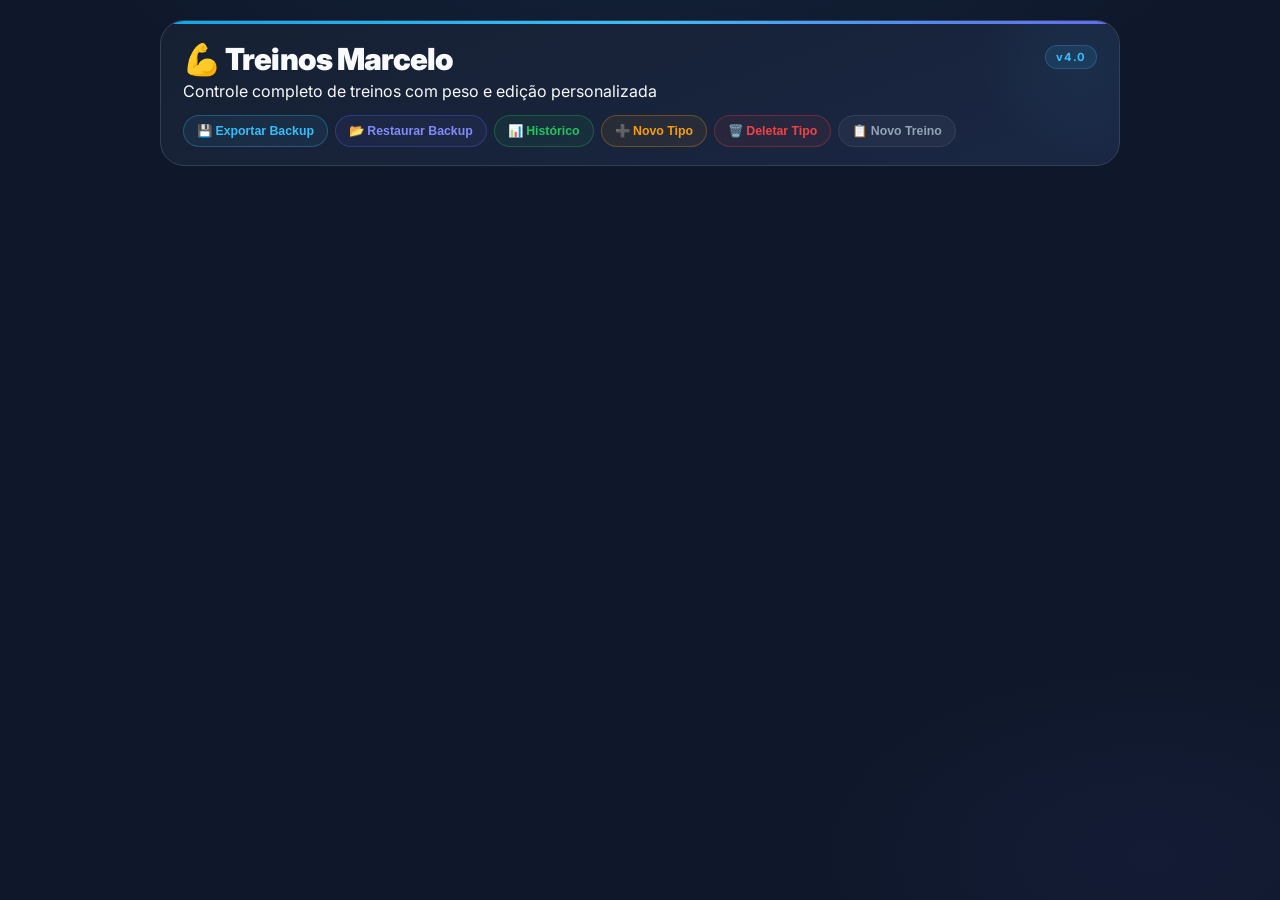
==== commit ef843ea6: "feat: controle por série + histórico detalhado v2 - js/series.js: novo módulo de controle por série " ====
--- a/index.html
+++ b/index.html
@@ -1,720 +1,37 @@
-﻿<!DOCTYPE html>
+<!DOCTYPE html>
 <html lang="pt-br">
 <head>
     <meta charset="UTF-8">
     <meta name="viewport" content="width=device-width, initial-scale=1.0, maximum-scale=1.0, user-scalable=no, viewport-fit=cover">
     <title>💪 Treinos Marcelo - 7 Tipos</title>
-    <meta name="description" content="App completo de treinos com controle de peso e edição">
+    <meta name="description" content="App completo de treinos com controle de peso e edicao">
     <meta name="mobile-web-app-capable" content="yes">
     <meta name="apple-mobile-web-app-capable" content="yes">
     <meta name="apple-mobile-web-app-status-bar-style" content="black-translucent">
     <link rel="manifest" href="manifest-mobile.json">
-    <meta name="theme-color" content="#0a0a1a">
+    <meta name="theme-color" content="#0a0716">
     <link rel="preconnect" href="https://fonts.googleapis.com">
     <link rel="preconnect" href="https://fonts.gstatic.com" crossorigin>
     <link href="https://fonts.googleapis.com/css2?family=Inter:wght@400;600;700;800;900&display=swap" rel="stylesheet">
-    
-    <style>
-        * {
-            margin: 0;
-            padding: 0;
-            box-sizing: border-box;
-        }
-
-        :root {
-            --p1: #2d1b69;   /* roxo escuro */
-            --p2: #6c3fc5;   /* roxo médio */
-            --p3: #9b59e8;   /* lilás */
-            --p4: #c084fc;   /* lavanda */
-            --p5: #e9d5ff;   /* branco-roxo */
-            --accent: #a78bfa;
-            --accent2: #7c3aed;
-            --card-bg: rgba(109,40,217,0.08);
-            --card-border: rgba(167,139,250,0.15);
-            --modal-bg: rgba(15,10,35,0.97);
-            --text-main: #f0ebff;
-            --text-muted: #9e8ec4;
-            --bg-base: #0a0716;
-        }
-
-        html { scroll-behavior: smooth; }
-
-        body {
-            font-family: 'Inter', 'Segoe UI', sans-serif;
-            background: var(--bg-base);
-            background-image:
-                radial-gradient(ellipse 90% 60% at 50% -10%, rgba(109,40,217,0.28) 0%, transparent 65%),
-                radial-gradient(ellipse 50% 40% at 90% 90%, rgba(76,29,149,0.18) 0%, transparent 55%);
-            color: var(--text-main);
-            min-height: 100vh;
-            padding: 12px;
-            -webkit-font-smoothing: antialiased;
-            -moz-osx-font-smoothing: grayscale;
-            touch-action: manipulation;
-        }
-
-        /* ===== LAYOUT CONTAINER ===== */
-        .app-wrapper {
-            max-width: 960px;
-            margin: 0 auto;
-        }
-
-        /* ===== CABEÇALHO ===== */
-        .header {
-            text-align: center;
-            padding: 28px 20px 20px;
-            background: linear-gradient(160deg, rgba(109,40,217,0.22) 0%, rgba(76,29,149,0.12) 100%);
-            backdrop-filter: blur(20px);
-            -webkit-backdrop-filter: blur(20px);
-            border-radius: 22px;
-            margin-bottom: 16px;
-            border: 1px solid rgba(167,139,250,0.18);
-            box-shadow: 0 2px 40px rgba(109,40,217,0.2), 0 8px 32px rgba(0,0,0,0.4);
-            position: relative;
-            overflow: hidden;
-        }
-
-        .header::before {
-            content: '';
-            position: absolute;
-            top: 0; left: 0; right: 0;
-            height: 2px;
-            background: linear-gradient(90deg, var(--p2), var(--p4), var(--p3), var(--accent));
-        }
-
-        .header h1 {
-            font-size: 2.2em;
-            font-weight: 900;
-            letter-spacing: -0.02em;
-            margin-bottom: 6px;
-            background: linear-gradient(90deg, #fff 0%, var(--p5) 40%, var(--accent) 75%, var(--p3) 100%);
-            -webkit-background-clip: text;
-            -webkit-text-fill-color: transparent;
-            background-clip: text;
-        }
-
-        .header > p {
-            color: var(--text-muted);
-            font-size: 0.88em;
-            font-weight: 500;
-        }
-
-        .header-acoes {
-            display: flex;
-            gap: 8px;
-            justify-content: center;
-            margin-top: 16px;
-            flex-wrap: wrap;
-        }
-
-        .btn-acao-header {
-            padding: 8px 14px;
-            border-radius: 20px;
-            font-size: 0.78em;
-            font-weight: 700;
-            letter-spacing: 0.02em;
-            cursor: pointer;
-            transition: all 0.2s;
-            backdrop-filter: blur(10px);
-        }
-
-        .btn-backup    { background: rgba(109,40,217,0.25); color: var(--p4);   border: 1px solid rgba(109,40,217,0.45); }
-        .btn-restaurar { background: rgba(124,58,237,0.2);  color: var(--accent); border: 1px solid rgba(124,58,237,0.4); }
-        .btn-historico { background: rgba(76,29,149,0.25);  color: var(--p5);   border: 1px solid rgba(76,29,149,0.45); }
-        .btn-novo-tipo { background: rgba(139,92,246,0.2);  color: #ddd6fe;     border: 1px solid rgba(139,92,246,0.4); }
-
-        .btn-acao-header:hover {
-            filter: brightness(1.35);
-            transform: translateY(-2px);
-            box-shadow: 0 4px 14px rgba(109,40,217,0.3);
-        }
-
-        /* ===== SELETOR DE TIPO ===== */
-        .tipo-selector {
-            display: flex;
-            flex-wrap: nowrap;
-            gap: 8px;
-            justify-content: flex-start;
-            margin-bottom: 16px;
-            overflow-x: auto;
-            padding: 4px 2px 8px;
-            scrollbar-width: none;
-            -ms-overflow-style: none;
-        }
-
-        .tipo-selector::-webkit-scrollbar { display: none; }
-
-        .tipo-btn {
-            padding: 9px 18px;
-            border: 1px solid rgba(167,139,250,0.18);
-            border-radius: 24px;
-            background: rgba(109,40,217,0.1);
-            color: var(--text-muted);
-            cursor: pointer;
-            transition: all 0.2s ease;
-            font-weight: 700;
-            font-size: 0.84em;
-            letter-spacing: 0.02em;
-            white-space: nowrap;
-            flex-shrink: 0;
-            user-select: none;
-            -webkit-tap-highlight-color: transparent;
-        }
-
-        .tipo-btn:hover {
-            background: rgba(124,58,237,0.2);
-            color: var(--p5);
-            border-color: rgba(167,139,250,0.35);
-            transform: translateY(-1px);
-        }
-
-        .tipo-btn.active {
-            background: linear-gradient(135deg, var(--accent2), var(--p3));
-            color: #fff;
-            border-color: transparent;
-            box-shadow: 0 4px 18px rgba(109,40,217,0.5);
-        }
-
-        .tipo-btn:active { transform: scale(0.95); }
-
-        /* ===== GRID DE TREINOS ===== */
-        .treinos-grid {
-            display: grid;
-            grid-template-columns: repeat(auto-fill, minmax(280px, 1fr));
-            gap: 14px;
-        }
-
-        /* ===== CARDS ===== */
-        .treino-card {
-            background: var(--card-bg);
-            backdrop-filter: blur(16px);
-            -webkit-backdrop-filter: blur(16px);
-            border-radius: 18px;
-            padding: 20px;
-            border: 1px solid var(--card-border);
-            transition: transform 0.2s ease, box-shadow 0.2s ease;
-            position: relative;
-            overflow: hidden;
-        }
-
-        .treino-card::before {
-            content: '';
-            position: absolute;
-            top: 0; left: 0; right: 0;
-            height: 3px;
-        }
-        .treino-a::before { background: linear-gradient(90deg, #7c3aed, #a78bfa); }
-        .treino-b::before { background: linear-gradient(90deg, #6d28d9, #c4b5fd); }
-        .treino-c::before { background: linear-gradient(90deg, #4c1d95, #8b5cf6); }
-        .treino-d::before { background: linear-gradient(90deg, #9333ea, #d8b4fe); }
-        .treino-e::before { background: linear-gradient(90deg, #5b21b6, #a78bfa); }
-
-        .treino-card:hover {
-            transform: translateY(-5px);
-            box-shadow: 0 18px 40px rgba(109,40,217,0.25);
-            border-color: rgba(167,139,250,0.28);
-        }
-
-        .treino-card:active { transform: translateY(-2px) scale(0.99); }
-
-        .treino-header {
-            display: flex;
-            align-items: center;
-            margin-bottom: 16px;
-        }
-
-        .treino-letra {
-            width: 50px;
-            height: 50px;
-            border-radius: 14px;
-            display: flex;
-            align-items: center;
-            justify-content: center;
-            font-weight: 900;
-            font-size: 1.3em;
-            margin-right: 14px;
-            flex-shrink: 0;
-            color: #fff;
-        }
-
-        .treino-a .treino-letra { background: linear-gradient(135deg, #7c3aed, #a78bfa); box-shadow: 0 4px 16px rgba(124,58,237,0.45); }
-        .treino-b .treino-letra { background: linear-gradient(135deg, #6d28d9, #c4b5fd); box-shadow: 0 4px 16px rgba(109,40,217,0.45); }
-        .treino-c .treino-letra { background: linear-gradient(135deg, #4c1d95, #8b5cf6); box-shadow: 0 4px 16px rgba(76,29,149,0.45); }
-        .treino-d .treino-letra { background: linear-gradient(135deg, #9333ea, #d8b4fe); box-shadow: 0 4px 16px rgba(147,51,234,0.45); }
-        .treino-e .treino-letra { background: linear-gradient(135deg, #5b21b6, #a78bfa); box-shadow: 0 4px 16px rgba(91,33,182,0.45); }
-
-        .treino-info h3 {
-            font-size: 1em;
-            font-weight: 700;
-            margin-bottom: 4px;
-            color: var(--text-main);
-            line-height: 1.3;
-        }
-
-        .treino-info p {
-            color: var(--text-muted);
-            font-size: 0.82em;
-            font-weight: 500;
-        }
-
-        .serie-badge {
-            display: inline-flex;
-            align-items: center;
-            gap: 4px;
-            background: rgba(109,40,217,0.2);
-            border: 1px solid rgba(167,139,250,0.35);
-            border-radius: 20px;
-            padding: 3px 10px;
-            font-size: 0.77em;
-            font-weight: 700;
-            color: var(--accent);
-            margin-top: 5px;
-        }
-
-        .serie-badge.completo {
-            background: rgba(91,33,182,0.25);
-            border-color: rgba(196,181,253,0.5);
-            color: var(--p5);
-        }
-
-        .treino-actions {
-            display: flex;
-            gap: 10px;
-            margin-top: 16px;
-        }
-
-        .btn-iniciar {
-            flex: 1;
-            padding: 12px;
-            border: none;
-            border-radius: 12px;
-            background: linear-gradient(135deg, var(--accent2), var(--p3));
-            color: #fff;
-            font-weight: 800;
-            font-size: 0.88em;
-            letter-spacing: 0.03em;
-            cursor: pointer;
-            transition: all 0.2s ease;
-            user-select: none;
-            -webkit-tap-highlight-color: transparent;
-            box-shadow: 0 4px 16px rgba(109,40,217,0.4);
-        }
-
-        .btn-iniciar:hover { transform: scale(1.03); box-shadow: 0 6px 24px rgba(109,40,217,0.55); }
-        .btn-iniciar:active { transform: scale(0.97); }
-
-        .btn-edit {
-            padding: 12px 16px;
-            border: 1px solid rgba(167,139,250,0.2);
-            border-radius: 12px;
-            background: rgba(109,40,217,0.12);
-            color: var(--accent);
-            cursor: pointer;
-            transition: all 0.2s ease;
-            user-select: none;
-            -webkit-tap-highlight-color: transparent;
-            font-size: 1em;
-        }
-
-        .btn-edit:hover { background: rgba(109,40,217,0.25); border-color: rgba(167,139,250,0.4); transform: scale(1.05); }
-        .btn-edit:active { transform: scale(0.95); }
-
-        /* ===== MODAIS ===== */
-        .modal-overlay {
-            position: fixed;
-            inset: 0;
-            background: rgba(5,2,20,0.85);
-            backdrop-filter: blur(8px);
-            -webkit-backdrop-filter: blur(8px);
-            display: flex;
-            align-items: center;
-            justify-content: center;
-            z-index: 1000;
-            padding: 14px;
-        }
-
-        .modal-content {
-            background: var(--modal-bg);
-            backdrop-filter: blur(30px);
-            border-radius: 22px;
-            padding: 26px;
-            max-width: 500px;
-            width: 100%;
-            max-height: 92vh;
-            overflow-y: auto;
-            border: 1px solid rgba(167,139,250,0.15);
-            box-shadow: 0 30px 80px rgba(0,0,0,0.7), 0 0 0 1px rgba(109,40,217,0.2);
-            position: relative;
-        }
-
-        .modal-content::before {
-            content: '';
-            position: absolute;
-            top: 0; left: 0; right: 0;
-            height: 2px;
-            border-radius: 22px 22px 0 0;
-            background: linear-gradient(90deg, var(--p2), var(--accent), var(--p4));
-        }
-
-        .modal-header {
-            text-align: center;
-            margin-bottom: 20px;
-        }
-
-        .modal-header h2 {
-            margin-bottom: 6px;
-            font-size: 1.35em;
-            font-weight: 800;
-            background: linear-gradient(90deg, #fff, var(--p4), var(--accent));
-            -webkit-background-clip: text;
-            -webkit-text-fill-color: transparent;
-            background-clip: text;
-        }
-
-        .modal-header p { color: var(--text-muted); font-size: 0.86em; }
-
-        /* ===== EXERCÍCIOS NO MODAL ===== */
-        .exercicio-item {
-            background: rgba(109,40,217,0.07);
-            border: 1px solid rgba(167,139,250,0.1);
-            border-radius: 14px;
-            padding: 14px 16px;
-            margin-bottom: 10px;
-            display: flex;
-            justify-content: space-between;
-            align-items: flex-start;
-            gap: 10px;
-            transition: all 0.2s ease;
-        }
-
-        .exercicio-item:hover { background: rgba(109,40,217,0.13); border-color: rgba(167,139,250,0.2); }
-
-        .exercicio-item.concluido {
-            background: rgba(91,33,182,0.18);
-            border-color: rgba(196,181,253,0.3);
-        }
-
-        .exercicio-info { flex: 1; min-width: 0; }
-
-        .exercicio-nome {
-            font-weight: 700;
-            font-size: 0.93em;
-            margin-bottom: 4px;
-            color: var(--text-main);
-            word-break: break-word;
-        }
-
-        .exercicio-controls {
-            display: flex;
-            align-items: center;
-            gap: 8px;
-            flex-wrap: wrap;
-        }
-
-        .peso-input {
-            width: 66px;
-            padding: 8px 6px;
-            border: 1px solid rgba(167,139,250,0.2);
-            border-radius: 8px;
-            background: rgba(109,40,217,0.1);
-            color: #fff;
-            text-align: center;
-            font-size: 0.95em;
-            font-weight: 700;
-            outline: none;
-            transition: border-color 0.2s;
-        }
-
-        .peso-input:focus { border-color: var(--accent); background: rgba(124,58,237,0.15); }
-        .peso-input::placeholder { color: rgba(255,255,255,0.3); }
-
-        .btn-concluir {
-            padding: 7px 12px;
-            border-radius: 8px;
-            background: rgba(109,40,217,0.15);
-            border: 1px solid rgba(167,139,250,0.3);
-            color: var(--accent);
-            cursor: pointer;
-            transition: all 0.2s;
-            font-weight: 700;
-            font-size: 0.8em;
-            white-space: nowrap;
-        }
-
-        .btn-concluir:hover { background: rgba(124,58,237,0.3); }
-        .btn-concluir.concluido { background: rgba(91,33,182,0.3); border-color: var(--accent); color: var(--p5); }
-        .btn-concluir:active { transform: scale(0.95); }
-
-        .series-info { font-size: 0.77em; color: var(--text-muted); margin-top: 3px; font-weight: 500; }
-
-        .series-controles { display: flex; align-items: center; gap: 6px; margin-top: 8px; }
-
-        .serie-btn {
-            width: 30px; height: 30px;
-            border-radius: 8px;
-            font-weight: 900;
-            font-size: 1.1em;
-            cursor: pointer;
-            display: flex; align-items: center; justify-content: center;
-            transition: all 0.2s;
-        }
-
-        .serie-btn.menos { background: rgba(109,40,217,0.15); border: 1px solid rgba(167,139,250,0.25); color: var(--p4); }
-        .serie-btn.mais  { background: rgba(124,58,237,0.2);  border: 1px solid rgba(167,139,250,0.35); color: var(--p5); }
-        .serie-btn:hover { filter: brightness(1.3); transform: scale(1.1); }
-        .serie-btn:active { transform: scale(0.9); }
-
-        .serie-contador {
-            font-weight: 900; font-size: 1em;
-            min-width: 36px; text-align: center;
-            color: var(--accent);
-        }
-
-        /* ===== FOOTER DOS MODAIS ===== */
-        .modal-footer { text-align: center; margin-top: 20px; }
-
-        .btn-fechar {
-            padding: 12px 32px;
-            border: 1px solid rgba(167,139,250,0.2);
-            border-radius: 12px;
-            background: linear-gradient(135deg, rgba(109,40,217,0.3), rgba(91,33,182,0.2));
-            color: #fff;
-            cursor: pointer;
-            transition: all 0.2s;
-            font-weight: 700;
-            font-size: 0.93em;
-            letter-spacing: 0.03em;
-        }
-
-        .btn-fechar:hover {
-            background: linear-gradient(135deg, rgba(109,40,217,0.5), rgba(91,33,182,0.4));
-            box-shadow: 0 4px 18px rgba(109,40,217,0.35);
-            transform: translateY(-1px);
-        }
-
-        /* ===== TIMER ===== */
-        .timer-container {
-            background: linear-gradient(135deg, rgba(91,33,182,0.15), rgba(109,40,217,0.1));
-            border: 1px solid rgba(167,139,250,0.2);
-            border-radius: 16px;
-            padding: 16px;
-            margin-bottom: 18px;
-            text-align: center;
-            box-shadow: 0 4px 20px rgba(109,40,217,0.15);
-        }
-
-        .timer-titulo { font-size: 0.73em; font-weight: 700; letter-spacing: 0.12em; text-transform: uppercase; color: var(--p4); margin-bottom: 8px; }
-
-        .timer-progress { width: 100%; height: 4px; background: rgba(255,255,255,0.07); border-radius: 3px; margin-bottom: 10px; overflow: hidden; }
-        .timer-progress-bar { height: 100%; border-radius: 3px; background: linear-gradient(90deg, var(--p2), var(--accent), var(--p4)); transition: width 0.9s linear; }
-
-        .timer-display {
-            font-size: 3.2em; font-weight: 900; font-variant-numeric: tabular-nums;
-            letter-spacing: -0.04em; margin-bottom: 8px; transition: color 0.3s, text-shadow 0.3s;
-        }
-        .timer-display.urgente { color: #e879f9; text-shadow: 0 0 20px rgba(232,121,249,0.6); }
-        .timer-display.normal  { color: var(--p4);  text-shadow: 0 0 16px rgba(192,132,252,0.4); }
-
-        .timer-config { display: flex; align-items: center; justify-content: center; gap: 8px; margin-bottom: 10px; }
-        .timer-config label { font-size: 0.82em; color: var(--text-muted); font-weight: 600; }
-
-        .timer-input {
-            width: 66px; padding: 6px 8px; border: 1px solid rgba(167,139,250,0.3);
-            border-radius: 8px; background: rgba(109,40,217,0.1); color: #fff;
-            text-align: center; font-size: 1em; font-weight: 700; font-family: inherit; outline: none;
-        }
-        .timer-input:focus { border-color: var(--accent); }
-
-        .timer-btn-set {
-            padding: 7px 13px; border: none; border-radius: 8px;
-            background: linear-gradient(135deg, var(--accent2), var(--p3));
-            color: white; cursor: pointer; font-size: 0.8em; font-weight: 700; transition: all 0.2s;
-        }
-        .timer-btn-set:hover { filter: brightness(1.2); transform: scale(1.04); }
-
-        .timer-controles { display: flex; gap: 10px; justify-content: center; }
-
-        .timer-btn {
-            padding: 10px 20px; border: none; border-radius: 10px;
-            font-weight: 800; cursor: pointer; transition: all 0.2s;
-            font-size: 0.86em; letter-spacing: 0.02em;
-        }
-        .timer-btn.play  { background: linear-gradient(135deg, var(--accent2), var(--p3)); color: white; box-shadow: 0 4px 14px rgba(109,40,217,0.4); }
-        .timer-btn.pause { background: linear-gradient(135deg, #6b21a8, #a21caf); color: white; box-shadow: 0 4px 14px rgba(107,33,168,0.4); }
-        .timer-btn.reset { background: rgba(255,255,255,0.07); border: 1px solid rgba(255,255,255,0.13); color: var(--text-muted); }
-        .timer-btn:hover { filter: brightness(1.15); transform: scale(1.04); }
-        .timer-btn:active { transform: scale(0.95); }
-
-        @keyframes piscar { 0%, 100% { opacity: 1; } 50% { opacity: 0.25; } }
-        .timer-display.fim { animation: piscar 0.5s infinite; color: #e879f9; text-shadow: 0 0 28px rgba(232,121,249,0.7); }
-
-        /* ===== MODAL DE EDIÇÃO ===== */
-        .form-group { margin-bottom: 16px; }
-
-        .form-group label {
-            display: block; margin-bottom: 7px; font-weight: 700;
-            font-size: 0.8em; letter-spacing: 0.06em; text-transform: uppercase; color: var(--p4);
-        }
-
-        .form-group input, .form-group textarea {
-            width: 100%; padding: 11px 13px;
-            border: 1px solid rgba(167,139,250,0.15);
-            border-radius: 10px; background: rgba(109,40,217,0.08);
-            color: var(--text-main); font-size: 15px; font-family: inherit; outline: none; transition: border-color 0.2s;
-        }
-        .form-group input:focus, .form-group textarea:focus { border-color: var(--accent); background: rgba(124,58,237,0.1); }
-        .form-group input::placeholder, .form-group textarea::placeholder { color: rgba(255,255,255,0.28); }
-
-        .exercicios-lista {
-            max-height: 260px; overflow-y: auto;
-            border: 1px solid rgba(167,139,250,0.12); border-radius: 12px;
-            padding: 10px; background: rgba(0,0,0,0.25);
-            scrollbar-width: thin; scrollbar-color: rgba(167,139,250,0.2) transparent;
-        }
-
-        .exercicio-edit {
-            display: flex; align-items: center; gap: 8px;
-            margin-bottom: 8px; padding: 9px 10px;
-            background: rgba(109,40,217,0.08); border: 1px solid rgba(167,139,250,0.1);
-            border-radius: 10px; transition: background 0.2s;
-        }
-        .exercicio-edit:hover { background: rgba(109,40,217,0.14); }
-
-        .exercicio-input {
-            flex: 1; padding: 8px 10px; border: 1px solid rgba(167,139,250,0.12);
-            border-radius: 7px; background: rgba(109,40,217,0.1);
-            color: var(--text-main); font-size: 0.93em; font-family: inherit; outline: none;
-        }
-        .exercicio-input:focus { border-color: var(--accent); background: rgba(124,58,237,0.1); }
-
-        .btn-remove {
-            background: rgba(109,40,217,0.15); border: 1px solid rgba(167,139,250,0.25);
-            color: var(--p4); border-radius: 50%;
-            width: 30px; height: 30px; min-width: 30px;
-            cursor: pointer; display: flex; align-items: center; justify-content: center;
-            font-weight: bold; font-size: 1.1em; transition: all 0.2s;
-        }
-        .btn-remove:hover { background: rgba(147,51,234,0.35); color: #fff; }
-
-        .btn-add {
-            width: 100%; padding: 11px;
-            border: 1px dashed rgba(167,139,250,0.3); border-radius: 10px;
-            background: rgba(109,40,217,0.07); color: var(--accent);
-            cursor: pointer; margin-top: 8px; font-weight: 700; font-size: 0.88em; transition: all 0.2s;
-        }
-        .btn-add:hover { background: rgba(109,40,217,0.18); border-color: var(--accent); }
-
-        .form-actions { display: flex; gap: 10px; margin-top: 20px; }
-
-        .btn-salvar {
-            flex: 1; padding: 12px; border: none; border-radius: 12px;
-            background: linear-gradient(135deg, var(--accent2), var(--p3));
-            color: white; font-weight: 800; cursor: pointer; transition: all 0.2s;
-            font-size: 0.93em; box-shadow: 0 4px 16px rgba(109,40,217,0.35);
-        }
-        .btn-salvar:hover { transform: scale(1.03); box-shadow: 0 6px 22px rgba(109,40,217,0.5); }
-
-        .btn-cancelar {
-            flex: 1; padding: 12px; border: 1px solid rgba(167,139,250,0.15);
-            border-radius: 12px; background: rgba(109,40,217,0.08);
-            color: var(--text-muted); cursor: pointer; transition: all 0.2s; font-size: 0.93em;
-        }
-        .btn-cancelar:hover { background: rgba(109,40,217,0.18); color: #fff; }
-
-        /* ===== NOTIFICAÇÕES ===== */
-        .notification {
-            position: fixed; top: 14px; right: 14px; left: 14px;
-            padding: 13px 18px; border-radius: 14px; color: white;
-            font-weight: 700; font-size: 0.9em; z-index: 9999;
-            animation: notifSlide 0.3s cubic-bezier(0.34,1.56,0.64,1);
-            text-align: center; box-shadow: 0 8px 28px rgba(0,0,0,0.45);
-            backdrop-filter: blur(20px); border: 1px solid rgba(167,139,250,0.2);
-        }
-        .notification.success { background: linear-gradient(135deg, rgba(91,33,182,0.88), rgba(124,58,237,0.78)); }
-        .notification.warning { background: linear-gradient(135deg, rgba(109,40,217,0.85), rgba(147,51,234,0.75)); }
-        .notification.error   { background: linear-gradient(135deg, rgba(76,29,149,0.88), rgba(107,33,168,0.8)); }
-
-        @keyframes notifSlide {
-            from { transform: translateY(-110%) scale(0.92); opacity: 0; }
-            to   { transform: translateY(0)   scale(1);      opacity: 1; }
-        }
-
-        /* ===== HISTÓRICO ===== */
-        .historico-item {
-            background: rgba(109,40,217,0.07);
-            border-radius: 12px; padding: 13px 16px; margin-bottom: 10px;
-            border-left: 3px solid var(--p3);
-            border-top: 1px solid rgba(167,139,250,0.08);
-            border-right: 1px solid rgba(167,139,250,0.08);
-            border-bottom: 1px solid rgba(167,139,250,0.08);
-            transition: background 0.2s;
-        }
-        .historico-item:hover { background: rgba(109,40,217,0.13); }
-        .historico-data { font-size: 0.74em; font-weight: 600; letter-spacing: 0.04em; color: var(--p4); margin-bottom: 4px; }
-        .historico-nome { font-weight: 800; font-size: 0.93em; margin-bottom: 5px; color: var(--text-main); }
-        .historico-exercicios { font-size: 0.8em; color: var(--text-muted); line-height: 1.55; }
-
-        .btn-limpar-hist {
-            width: 100%; padding: 10px;
-            border: 1px solid rgba(167,139,250,0.25); border-radius: 10px;
-            background: rgba(109,40,217,0.1); color: var(--p4);
-            cursor: pointer; margin-top: 10px; font-weight: 700; transition: all 0.2s;
-        }
-        .btn-limpar-hist:hover { background: rgba(109,40,217,0.25); }
-
-        /* ===== NOVO TIPO ===== */
-        .tipo-novo-form { display: flex; gap: 10px; margin-bottom: 14px; }
-        .tipo-novo-form input {
-            flex: 1; padding: 11px 13px; border-radius: 10px;
-            border: 1px solid rgba(167,139,250,0.15); background: rgba(109,40,217,0.08);
-            color: var(--text-main); font-size: 15px; font-family: inherit; outline: none;
-        }
-        .tipo-novo-form input:focus { border-color: var(--accent); background: rgba(124,58,237,0.1); }
-
-        .btn-criar-tipo {
-            padding: 11px 16px; border: none; border-radius: 10px;
-            background: linear-gradient(135deg, var(--accent2), var(--p3));
-            color: white; font-weight: 800; cursor: pointer; white-space: nowrap;
-            box-shadow: 0 4px 14px rgba(109,40,217,0.4); transition: all 0.2s;
-        }
-        .btn-criar-tipo:hover { filter: brightness(1.15); transform: scale(1.03); }
-
-        /* ===== SCROLLBAR ===== */
-        ::-webkit-scrollbar { width: 5px; height: 5px; }
-        ::-webkit-scrollbar-track { background: transparent; }
-        ::-webkit-scrollbar-thumb { background: rgba(167,139,250,0.2); border-radius: 3px; }
-        ::-webkit-scrollbar-thumb:hover { background: rgba(167,139,250,0.4); }
-
-        /* ===== RESPONSIVO MOBILE ===== */
-        @media (max-width: 600px) {
-            body { padding: 8px; }
-            .header { padding: 20px 16px 16px; }
-            .header h1 { font-size: 1.85em; }
-            .treinos-grid { grid-template-columns: 1fr; gap: 12px; }
-            .modal-content { padding: 18px; border-radius: 18px; }
-            .timer-display { font-size: 2.8em; }
-            .peso-input, .timer-input, .form-group input, .exercicio-input { font-size: 16px; }
-        }
-
-        /* Touch targets mínimos */
-        @media (hover: none) and (pointer: coarse) {
-            .tipo-btn, .btn-iniciar, .btn-edit, .btn-concluir,
-            .btn-salvar, .btn-cancelar, .btn-fechar { min-height: 44px; }
-            .btn-remove { min-width: 44px; min-height: 44px; }
-            .peso-input { min-height: 44px; }
-        }
-    </style>
+    <link rel="stylesheet" href="css/style.css">
 </head>
 <body>
     <div class="app-wrapper">
     <div class="header">
-        <h1>💪 Treinos Marcelo</h1>
-        <p>Controle completo de treinos com peso e edição personalizada</p>
+        <div class="header-brand">
+            <div>
+                <h1>💪 Treinos Marcelo</h1>
+                <p>Controle completo de treinos com peso e edição personalizada</p>
+            </div>
+            <span class="version-badge">v4.0</span>
+        </div>
         <div class="header-acoes">
             <button class="btn-acao-header btn-backup"    onclick="exportarBackup()">💾 Exportar Backup</button>
             <button class="btn-acao-header btn-restaurar" onclick="importarBackup()">📂 Restaurar Backup</button>
             <button class="btn-acao-header btn-historico" onclick="verHistorico()">📊 Histórico</button>
-            <button class="btn-acao-header btn-novo-tipo" onclick="novoTipoTreino()">➕ Novo Tipo</button>
+            <button class="btn-acao-header btn-novo-tipo"  onclick="novoTipoTreino()">➕ Novo Tipo</button>
+            <button class="btn-acao-header btn-del-tipo"   onclick="deletarTipoAtual()">🗑️ Deletar Tipo</button>
+            <button class="btn-acao-header btn-add-treino" onclick="novoTreinoNoTipo()">📋 Novo Treino</button>
         </div>
     </div>
 
@@ -729,1110 +46,29 @@
         <!-- Cards dos treinos serão inseridos aqui -->
     </div>
 
+
+    <!-- Módulos JS — ordem de carregamento obrigatória -->
+    <script src="js/utils.js"></script>
+    <script src="js/data.js"></script>
+    <script src="js/storage.js"></script>
+    <script src="js/series.js"></script>
+    <script src="js/timer.js"></script>
+    <script src="js/treinos.js"></script>
+    <script src="js/treino-session.js"></script>
+    <script src="js/historico-detalhado.js"></script>
+    <script src="js/historico.js"></script>
+    <script src="js/backup.js"></script>
+    <script src="js/app.js"></script>
+
     <script>
-        // =============================================
-        //  UTILITÁRIOS DE SEGURANÇA
-        // =============================================
-        function esc(str) {
-            // Escapa texto para inserção segura em HTML (previne XSS)
-            return String(str)
-                .replace(/&/g, '&amp;')
-                .replace(/</g, '&lt;')
-                .replace(/>/g, '&gt;')
-                .replace(/"/g, '&quot;')
-                .replace(/'/g, '&#39;');
-        }
-    </script>
-    <script>
-        // =============================================
-        //  ESTADO DA APLICAÇÃO
-        // =============================================
-        let tipoAtualIndex = 0;
-
-        // =============================================
-        //  TIMER DE DESCANSO
-        // =============================================
-        let timerInterval = null;
-        let timerTotal    = 60;
-        let timerAtual    = 60;
-        let timerRodando  = false;
-        let _timerModalId = null; // ID do modal que criou o timer
-
-        function criarTimerHTML(descansoSugerido) {
-            const seg = descansoSugerido || 60;
-            return `
-            <div class="timer-container" id="timerBox">
-                <div class="timer-titulo">⏱️ TIMER DE DESCANSO</div>
-                <div class="timer-progress"><div class="timer-progress-bar" id="timerBar" style="width:0%"></div></div>
-                <div class="timer-display normal" id="timerDisplay">01:00</div>
-                <div class="timer-config">
-                    <label>Tempo (s):</label>
-                    <input type="number" class="timer-input" id="timerInputSeg" min="5" max="600" value="${seg}">
-                    <button class="timer-btn-set" onclick="definirTimer()">OK</button>
-                </div>
-                <div class="timer-controles">
-                    <button class="timer-btn play" id="timerBtnPlay" onclick="toggleTimer()">▶️ Iniciar</button>
-                    <button class="timer-btn reset" onclick="resetarTimer()">🔄 Reset</button>
-                </div>
-            </div>`;
-        }
-
-        function definirTimer() {
-            const input = document.getElementById('timerInputSeg');
-            const val   = parseInt(input.value);
-            if (!val || val < 5 || val > 600) {
-                mostrarNotificacao('⚠️ Digite um tempo entre 5 e 600 segundos', 'warning');
-                return;
-            }
-            pararTimer();
-            timerTotal  = val;
-            timerAtual  = val;
-            atualizarDisplayTimer();
-        }
-
-        function toggleTimer() {
-            if (timerRodando) {
-                pararTimer();
-            } else {
-                iniciarTimer();
-            }
-        }
-
-        function iniciarTimer() {
-            if (timerAtual <= 0) resetarTimer();
-            timerRodando = true;
-            const btn = document.getElementById('timerBtnPlay');
-            if (btn) { btn.textContent = '⏸️ Pausar'; btn.className = 'timer-btn pause'; }
-
-            timerInterval = setInterval(() => {
-                timerAtual--;
-                atualizarDisplayTimer();
-                if (timerAtual <= 0) {
-                    pararTimer();
-                    timerConcluido();
-                }
-            }, 1000);
-        }
-
-        function pararTimer() {
-            timerRodando = false;
-            clearInterval(timerInterval);
-            timerInterval = null;
-            const btn = document.getElementById('timerBtnPlay');
-            if (btn) { btn.textContent = '▶️ Iniciar'; btn.className = 'timer-btn play'; }
-        }
-
-        function resetarTimer() {
-            pararTimer();
-            timerAtual = timerTotal;
-            atualizarDisplayTimer();
-            const display = document.getElementById('timerDisplay');
-            if (display) display.classList.remove('fim');
-        }
-
-        function atualizarDisplayTimer() {
-            const display = document.getElementById('timerDisplay');
-            const bar     = document.getElementById('timerBar');
-            if (!display) return;
-
-            const mins = Math.floor(timerAtual / 60);
-            const secs = timerAtual % 60;
-            display.textContent = `${String(mins).padStart(2,'0')}:${String(secs).padStart(2,'0')}`;
-
-            const pct = timerTotal > 0 ? ((timerTotal - timerAtual) / timerTotal) * 100 : 0;
-            if (bar) bar.style.width = pct + '%';
-
-            // Cor: vermelho quando < 10s
-            display.className = 'timer-display ' + (timerAtual <= 10 ? 'urgente' : 'normal');
-        }
-
-        function timerConcluido() {
-            const display = document.getElementById('timerDisplay');
-            if (display) { display.textContent = '00:00'; display.className = 'timer-display fim'; }
-            mostrarNotificacao('⏰ Descanso concluído! Próxima série! 💪', 'success');
-            // Vibrar no mobile, se disponível
-            if (navigator.vibrate) navigator.vibrate([200, 100, 200]);
-        }
-
-        // =============================================
-        //  DADOS DOS TREINOS — 7 TIPOS
-        // =============================================
-        const todosTipos = [
-            // 0 - ABCD Marcelo (4 treinos)
-            {
-                nome: 'ABCD Marcelo',
-                treinos: [
-                    {
-                        letra: 'A',
-                        nome: 'Treino A - Peito, Ombros e Tríceps',
-                        descricao: '8 exercícios',
-                        classe: 'treino-a',
-                        exercicios: ['Supino reto barra ou maq', 'Supino inclinado halteres', 'Voador', 'Desenvolvimento Máquina', 'Elevação lateral halter', 'Tríceps testa corda', 'Tríceps Corda', 'Supino declinado com alteres']
-                    },
-                    {
-                        letra: 'B',
-                        nome: 'Treino B - Pernas',
-                        descricao: '7 exercícios',
-                        classe: 'treino-b',
-                        exercicios: ['Agachamento máquina', 'Leg Press', 'Cadeira Extensora', 'Mesa Flexora', 'Panturrilha em pé', 'Abdominal com cabo', 'Glúteo cabo ou máquina']
-                    },
-                    {
-                        letra: 'C',
-                        nome: 'Treino C - Costas e Bíceps',
-                        descricao: '6 exercícios',
-                        classe: 'treino-c',
-                        exercicios: ['Puxada Alta pega Pronada', 'Remada Curvada Máquina', 'Serrote unilateral Halteres', 'Remada baixa cabo ou máquina', 'Rosca direta barra', 'Rosca Alternada, inclinada, alteres']
-                    },
-                    {
-                        letra: 'D',
-                        nome: 'Treino D - Ombro, Posterior e Panturrilha',
-                        descricao: '7 exercícios',
-                        classe: 'treino-d',
-                        exercicios: ['Levantamento Terra Romeno', 'Cadeira Flexora', 'Elevação Lateral', 'Elevação posterior crucifixo invertido ou máquina', 'Encolhimento Halter ou Barra', 'Panturrilha sentado', 'Abdominal com cabo']
-                    }
-                ]
-            },
-            // 1 - Treino Jacke (5 treinos)
-            {
-                nome: 'Treino Jacke',
-                treinos: [
-                    {
-                        letra: 'A',
-                        nome: 'Segunda Peito - Tríceps',
-                        descricao: '8 exercícios',
-                        classe: 'treino-a',
-                        exercicios: ['Tríceps Supinada com Anilha', 'Tríceps TopHead Deitado no Banco com Anilha', 'Tríceps Francês Sentado com Anilha', 'Supino Vertical', 'Supino Inclinado Máquina pronada', 'Tríceps Paralela Sentado Máquina', 'Crossover no Cabo Polia Alta', 'Tríceps no Cabo Polia Alta']
-                    },
-                    {
-                        letra: 'B',
-                        nome: 'Quadriceps - Panturrilha + Cárdio',
-                        descricao: '6 exercícios',
-                        classe: 'treino-b',
-                        exercicios: ['Avanço com Afundo Unilateral (combinado)', 'Agachamento com Halter', 'Cadeira Extensora (banco afastado)', 'Cadeira Adutora (empurra com joelho)', 'Panturrilha na Parede', 'Corrida na Esteira com Trote']
-                    },
-                    {
-                        letra: 'C',
-                        nome: 'Quarta Costas - Biceps',
-                        descricao: '8 exercícios',
-                        classe: 'treino-c',
-                        exercicios: ['Puxada Aberta Barra Reta (sentado)', 'Puxada Alta em Pé com Corda no Cabo Polia Alta', 'Remada Baixa Pegada Aberta', 'Remada Pronada Máquina Articulada', 'Rosca Concentrada com Halter', 'Rosca direta com halteres em Pé', 'Rosca Direta no Cabo Polia Baixa com Corda', 'Rosca Direta Sentado no Banco com Halteres']
-                    },
-                    {
-                        letra: 'D',
-                        nome: 'Posteriores e Glúteos + Cárdio',
-                        descricao: '6 exercícios',
-                        classe: 'treino-d',
-                        exercicios: ['Ativação de Posterior e Glúteos Solo intercalado', 'Leg Press 45 (pés alinhados)', 'Cadeira Fletora (ajuste na panturrilha)', 'Leg Press Horizontal (pés afastados)', 'Cadeira Abdutora (empurra com joelho)', 'Corrida na Esteira em Trote']
-                    },
-                    {
-                        letra: 'E',
-                        nome: 'Ombro - Trapézio - Abdômen',
-                        descricao: '8 exercícios',
-                        classe: 'treino-e',
-                        exercicios: ['Desenvolvimento Ombro com Halteres (em pé)', 'Elevação Frontal com Anilha', 'Elevação Frontal Sentado com Halteres', 'Remada Alta com Barra Reta no Cabo Polia Baixa', 'Encolhimento de Ombros Costas no Cabo Polia Baixa', 'Abdominal Infra Solo (pernas flexionadas)', 'Abdominal obliquo - Prancha lateral com movimento', 'Abdominal Oblíquo em Solo (foto touch)']
-                    }
-                ]
-            },
-            // 2 - ABC Jacke (3 treinos)
-            {
-                nome: 'ABC Jacke',
-                treinos: [
-                    {
-                        letra: 'A',
-                        nome: 'Treino A - Peito - Tríceps - Ombros',
-                        descricao: '9 exercícios',
-                        classe: 'treino-a',
-                        exercicios: ['Supino Vertical', 'Supino com Halteres inclinado 30 graus', 'Crossover no Cabo Polia Alta (Peitoral Inclinado)', 'Tríceps TopHead Deitado no Banco com Anilha', 'Desenvolvimento Ombro com Halteres em pé', 'Elevação Frontal sentado com Halteres', 'Remada Alta com Barra Reta no Cabo Polia Baixa', 'Crucifixo Máquina', 'Tríceps supinado anilha']
-                    },
-                    {
-                        letra: 'B',
-                        nome: 'Treino B - Quadríceps - Posteriores - Panturrilha - Cardio',
-                        descricao: '7 exercícios',
-                        classe: 'treino-b',
-                        exercicios: ['Agachamento com Halter', 'Cadeira Extensora', 'Cadeira Adutora', 'Leg Press 45', 'Cadeira Abdutora', 'Leg Press Horizontal', 'Corrida Esteira']
-                    },
-                    {
-                        letra: 'C',
-                        nome: 'Treino C - Costas - Bíceps - Trapézio - Abdômen',
-                        descricao: '10 exercícios',
-                        classe: 'treino-c',
-                        exercicios: ['Puxada Aberta Barra Reta (sentado)', 'Remada Pronada Máquina Articulada', 'Rosca Direta no Cabo Polia Baixa com Corda', 'Rosca Direta Banco 45 ° com Halteres', 'Encolhimento de Ombros Costas no Cabo Polia Baixo', 'Abdominal Infra Solo (pernas flexionadas)', 'Abdominal Oblíquo - Prancha Lateral com movimento', 'Abdominal Oblíquo em Solo (foto touch)', 'Rosca direta com barra em w', 'Remada Serrote']
-                    }
-                ]
-            },
-            // 3 - ABCD Chatgpt (4 treinos)
-            {
-                nome: 'ABCD Chatgpt',
-                treinos: [
-                    {
-                        letra: 'A',
-                        nome: 'Treino A - Costas e Bíceps',
-                        descricao: '6 exercícios • Alta intensidade',
-                        classe: 'treino-a',
-                        exercicios: ['Puxada Alta pegada pronada', 'Remada curvada máquina', 'Serrote Halteres', 'Remada baixa cabo/maquina', 'Rosca direta barra', 'Rosca Alternada inclinada']
-                    },
-                    {
-                        letra: 'B',
-                        nome: 'Treino B - Pernas',
-                        descricao: '7 exercícios • Força máxima',
-                        classe: 'treino-b',
-                        exercicios: ['Agachamento maquina', 'Leg press', 'Cadeira extensora', 'Mesa flexora', 'Glúteo cabo ou máquina', 'Panturrilha em pé', 'Abdominal com cabo']
-                    },
-                    {
-                        letra: 'C',
-                        nome: 'Treino C - Peito, ombro e tríceps',
-                        descricao: '7 exercícios • Força e massa',
-                        classe: 'treino-c',
-                        exercicios: ['Supino reto maquina', 'Supino inclinado com Halteres', 'Supino declinado com halteres', 'Desenvolvimento máquina', 'Elevação lateral', 'Tríceps testa corda', 'Tríceps corda']
-                    },
-                    {
-                        letra: 'D',
-                        nome: 'Treino D - Posterior, Ombro, Trapézio, panturrilha',
-                        descricao: '6 exercícios • Delts e abdomen',
-                        classe: 'treino-d',
-                        exercicios: ['Levantamento Terra Romeno', 'Cadeira Flexora', 'Crucifixo invertido', 'Encolhimento halteres', 'Panturrilha sentado', 'Abdominal cabo']
-                    }
-                ]
-            },
-            // 4 - ABC do Zanca (3 treinos)
-            {
-                nome: 'ABC do Zanca',
-                treinos: [
-                    {
-                        letra: 'A',
-                        nome: 'Treino A - Push (Empurrar)',
-                        descricao: '5 exercícios • Peito/ombros/tríceps',
-                        classe: 'treino-a',
-                        exercicios: ['Supino Reto', 'Desenvolvimento', 'Supino Inclinado', 'Elevação Lateral', 'Tríceps Pulley']
-                    },
-                    {
-                        letra: 'B',
-                        nome: 'Treino B - Pull (Puxar)',
-                        descricao: '5 exercícios • Costas/bíceps',
-                        classe: 'treino-b',
-                        exercicios: ['Puxada Frontal', 'Remada Curvada', 'Remada Cavalinho', 'Rosca Direta', 'Rosca Martelo']
-                    },
-                    {
-                        letra: 'C',
-                        nome: 'Treino C - Legs (Pernas)',
-                        descricao: '5 exercícios • Membros inferiores',
-                        classe: 'treino-c',
-                        exercicios: ['Agachamento', 'Leg Press', 'Stiff', 'Extensora', 'Panturrilha']
-                    }
-                ]
-            },
-            // 5 - ABC Pacho (3 treinos)
-            {
-                nome: 'ABC Pacho',
-                treinos: [
-                    {
-                        letra: 'A',
-                        nome: 'Treino A - Peito, Ombros e Tríceps',
-                        descricao: '7 exercícios',
-                        classe: 'treino-a',
-                        exercicios: ['Supino Reto Barra/Maq', 'Supino inclinado Halter', 'Crucifixo Maq/Cabos', 'Desen. Front. Hal. Sent', 'Elevação lateral leve', 'Elevação frontal sentado com Halteres', 'Tríceps corda combinado com testa']
-                    },
-                    {
-                        letra: 'B',
-                        nome: 'Treino B - Costas, Bíceps e Abdômen',
-                        descricao: '8 exercícios',
-                        classe: 'treino-b',
-                        exercicios: ['Puxa frente pega aber', 'Serrote', 'Remada baixa triangulo', 'Puxa Neutra/supinada', 'Rosca direta. Barra W', 'Rosca Alt Alteres', 'Prancha Frontal', 'Elevação de pernas']
-                    },
-                    {
-                        letra: 'C',
-                        nome: 'Treino C - Pernas e Glúteos',
-                        descricao: '6 exercícios',
-                        classe: 'treino-c',
-                        exercicios: ['Agachamento Halteres', 'Leg press 45°', 'Cadeira extensora', 'Cadeira Fletora', 'Stiff com Halteres lev', 'Panturrilha em pé/sent']
-                    }
-                ]
-            },
-            // 6 - ABDCE (5 treinos)
-            {
-                nome: 'ABDCE',
-                treinos: [
-                    {
-                        letra: 'A',
-                        nome: 'Treino A - Peito e Tríceps',
-                        descricao: '6 exercícios • Empurrar',
-                        classe: 'treino-a',
-                        exercicios: ['Panturrilha em pé na máquina ou smith com step', 'Panturrilha sentada', 'Supino inclinado smith ou máquina', 'Supino reto halteres', 'Supino inclinado com halteres combinado com crucifixo inclinado com halteres', 'Supino declinado']
-                    },
-                    {
-                        letra: 'B',
-                        nome: 'Treino B - Costas e Bíceps',
-                        descricao: '5 exercícios • Puxar',
-                        classe: 'treino-b',
-                        exercicios: ['Abdominal supra na prancha', 'Abdominal infra na torre', 'Remada curvada pronada', 'Remada baixa pegada aberta', 'Serrote']
-                    },
-                    {
-                        letra: 'C',
-                        nome: 'Treino C - Pernas',
-                        descricao: '5 exercícios • Membros inferiores',
-                        classe: 'treino-c',
-                        exercicios: ['Agachamento Livre', 'Leg 45º', 'Cadeira Extensora', 'Flexor deitado', 'Flexor sentado']
-                    },
-                    {
-                        letra: 'D',
-                        nome: 'Treino D - Ombros',
-                        descricao: '5 exercícios • Deltoides',
-                        classe: 'treino-d',
-                        exercicios: ['Panturrilha em pé na máquina ou smith com step', 'Panturrilha sentada', 'Desenvolvimento sentado com halteres', 'Elevação frontal corda', 'Elevação lateral']
-                    },
-                    {
-                        letra: 'E',
-                        nome: 'Treino E - Braços',
-                        descricao: '6 exercícios • Bíceps e tríceps',
-                        classe: 'treino-e',
-                        exercicios: ['Abdominal supra na prancha', 'Abdominal infra na torre', 'Rosca direta barra em pé', 'Rosca scott na máquina ou no cross 21', 'Rosca direta com halteres sentado na gravs', 'Rosca direta corda']
-                    }
-                ]
-            }
-        ];
-
-        // =============================================
-        //  INICIALIZAÇÃO
-        // =============================================
-
-        // Normaliza exercícios: aceita string ou objeto {nome,...}
-        function normalizarExercicios(lista) {
-            if (!Array.isArray(lista)) return lista;
-            return lista.map(function(tipo) {
-                if (!tipo || !Array.isArray(tipo.treinos)) return tipo;
-                tipo.treinos = tipo.treinos.map(function(t) {
-                    if (!Array.isArray(t.exercicios)) return t;
-                    t.exercicios = t.exercicios.map(function(ex) {
-                        return (typeof ex === 'object' && ex !== null && ex.nome) ? ex.nome : String(ex);
-                    });
-                    return t;
-                });
-                return tipo;
+        // Registro do Service Worker (habilita PWA offline)
+        if ('serviceWorker' in navigator) {
+            window.addEventListener('load', function () {
+                navigator.serviceWorker.register('/sw.js')
+                    .then(function (reg) { console.log('SW registrado:', reg.scope); })
+                    .catch(function (err) { console.warn('SW nao registrado:', err); });
             });
         }
-
-        document.addEventListener('DOMContentLoaded', function () {
-            console.log('💪 Inicializando Treinos Marcelo com 7 tipos...');
-            carregarTreinosSalvos();
-            carregarTreinos();
-
-            // Fechar modal com Escape
-            document.addEventListener('keydown', function (e) {
-                if (e.key === 'Escape') fecharModal();
-            });
-
-            console.log('✅ App carregado!');
-        });
-
-        function carregarTreinosSalvos() {
-            // Suporta chave nova ('marceloTreinos') e legada ('marceloTreinosV2', 'treinos')
-            const raw = localStorage.getItem('marceloTreinos')
-                     || localStorage.getItem('marceloTreinosV2')
-                     || localStorage.getItem('treinos');
-            if (!raw) return;
-            try {
-                const dados = JSON.parse(raw);
-                const lista = Array.isArray(dados) ? dados : (dados.treinos || dados.tipos || []);
-                if (!Array.isArray(lista) || lista.length === 0) return;
-                const normalizada = normalizarExercicios(lista);
-                normalizada.forEach((tipo, i) => {
-                    if (!tipo || !tipo.treinos) return;
-                    if (i < todosTipos.length) {
-                        todosTipos[i] = tipo;
-                    } else {
-                        todosTipos.push(tipo);
-                    }
-                });
-                // Migra histórico legado (chave 'historicoTreinos' → 'marceloHistorico')
-                const histLegado = localStorage.getItem('historicoTreinos');
-                if (histLegado && !localStorage.getItem('marceloHistorico')) {
-                    localStorage.setItem('marceloHistorico', histLegado);
-                }
-                console.log('✅ Treinos carregados (' + normalizada.length + ' tipos)');
-            } catch (e) {
-                console.warn('⚠️ Erro ao carregar treinos salvos, usando padrões');
-            }
-        }
-
-        function salvarTodosOsTreinos() {
-            localStorage.setItem('marceloTreinos', JSON.stringify(todosTipos));
-        }
-
-        // =============================================
-        //  NAVEGAÇÃO PRINCIPAL
-        // =============================================
-        function carregarTreinos() {
-            const tipoSelector = document.getElementById('tipoSelector');
-            tipoSelector.innerHTML = '';
-
-            todosTipos.forEach((tipo, index) => {
-                const btn = document.createElement('button');
-                btn.className = 'tipo-btn' + (index === tipoAtualIndex ? ' active' : '');
-                btn.textContent = tipo.nome;
-                btn.onclick = () => selecionarTipo(index);
-                tipoSelector.appendChild(btn);
-            });
-
-            carregarTreinosTipo(tipoAtualIndex);
-        }
-
-        function selecionarTipo(index) {
-            tipoAtualIndex = index;
-            document.querySelectorAll('.tipo-btn').forEach((btn, i) => {
-                btn.classList.toggle('active', i === index);
-            });
-            carregarTreinosTipo(index);
-        }
-
-        function carregarTreinosTipo(tipoIndex) {
-            const container = document.getElementById('treinosContainer');
-            const tipo = todosTipos[tipoIndex];
-            container.innerHTML = '';
-
-            tipo.treinos.forEach((treino, index) => {
-                const card = document.createElement('div');
-                card.className = 'treino-card ' + treino.classe;
-
-                // Contar exercícios concluídos
-                let totalConcluidos = 0;
-                treino.exercicios.forEach((_, i) => {
-                    if (localStorage.getItem(`concluido_${tipoIndex}_${index}_${i}`) === 'true') totalConcluidos++;
-                });
-                const progresso = treino.exercicios.length > 0
-                    ? Math.round((totalConcluidos / treino.exercicios.length) * 100) : 0;
-
-                card.innerHTML = `
-                    <div class="treino-header">
-                        <div class="treino-letra">${esc(treino.letra)}</div>
-                        <div class="treino-info">
-                            <h3>${esc(treino.nome)}</h3>
-                            <p>${esc(treino.descricao)}</p>
-                            ${progresso > 0 ? `<span class="serie-badge ${progresso === 100 ? 'completo' : ''}">
-                                ${progresso === 100 ? '✅' : '🏃'} ${progresso}% feito
-                            </span>` : ''}
-                        </div>
-                    </div>
-                    <div class="treino-actions">
-                        <button class="btn-iniciar" onclick="iniciarTreino(${index})">
-                            🚀 Iniciar Treino
-                        </button>
-                        <button class="btn-edit" onclick="editarTreino(${index})" title="Editar treino">
-                            ✏️
-                        </button>
-                    </div>
-                `;
-
-                container.appendChild(card);
-            });
-        }
-
-        // =============================================
-        //  MODAL INICIAR TREINO
-        // =============================================
-        function iniciarTreino(index) {
-            const treino = todosTipos[tipoAtualIndex].treinos[index];
-            pararTimer(); // garante que não haja timer ativo de outra sessão
-
-            const modal = document.createElement('div');
-            modal.className = 'modal-overlay';
-            // Fechar clicando no overlay (fora do conteúdo)
-            modal.addEventListener('click', function (e) {
-                if (e.target === modal) fecharModal();
-            });
-
-            // Timer HTML com tempo de descanso padrão de 60s
-            const timerHtml = criarTimerHTML(60);
-
-            // Exercícios HTML
-            const exerciciosDiv = document.createElement('div');
-            exerciciosDiv.id = 'exerciciosListaTreino';
-
-            treino.exercicios.forEach((exercicio, i) => {
-                const pesoKey      = `peso_${tipoAtualIndex}_${index}_${i}`;
-                const serieKey     = `series_${tipoAtualIndex}_${index}_${i}`;
-                const concluidoKey = `concluido_${tipoAtualIndex}_${index}_${i}`;
-                const pesoSalvo    = localStorage.getItem(pesoKey) || '';
-                const seriesSalvas = parseInt(localStorage.getItem(serieKey)) || 0;
-                const concluido    = localStorage.getItem(concluidoKey) === 'true';
-
-                const item = document.createElement('div');
-                item.className = 'exercicio-item' + (concluido ? ' concluido' : '');
-                item.dataset.exercicio = i;
-
-                // Série display
-                const seriesText = seriesSalvas > 0 ? `${seriesSalvas} série(s) feita(s)` : '';
-
-                item.innerHTML = `
-                    <div class="exercicio-info">
-                        <div class="exercicio-nome">${esc(exercicio)}</div>
-                        <div class="series-info" id="seriesInfo_${i}">${seriesText}</div>
-                    </div>
-                    <div style="display:flex; flex-direction:column; gap:6px; align-items:flex-end;">
-                        <div class="exercicio-controls">
-                            <input type="number"
-                                   class="peso-input"
-                                   id="pesoInput_${i}"
-                                   placeholder="Peso"
-                                   value="${esc(pesoSalvo)}"
-                                   min="0"
-                                   step="0.5"
-                                   onchange="salvarPeso(${tipoAtualIndex}, ${index}, ${i}, this.value)">
-                            <span style="color:#ccc;">kg</span>
-                            <button class="btn-concluir ${concluido ? 'concluido' : ''}"
-                                    id="btnConcluir_${i}"
-                                    onclick="toggleConcluido(${tipoAtualIndex}, ${index}, ${i}, this)">
-                                ${concluido ? '✓ Feito' : 'Concluir'}
-                            </button>
-                        </div>
-                        <div class="series-controles">
-                            <button class="serie-btn menos" onclick="ajustarSeries(${tipoAtualIndex}, ${index}, ${i}, -1)">−</button>
-                            <span class="serie-contador" id="serieCount_${i}">${seriesSalvas}</span>
-                            <button class="serie-btn mais" onclick="ajustarSeries(${tipoAtualIndex}, ${index}, ${i}, 1)">+</button>
-                            <span style="font-size:0.8em; color:#9ca3af;">séries</span>
-                        </div>
-                    </div>
-                `;
-
-                exerciciosDiv.appendChild(item);
-            });
-
-            // Monta modal
-            const conteudo = document.createElement('div');
-            conteudo.className = 'modal-content';
-            conteudo.innerHTML = `
-                <div class="modal-header">
-                    <h2>${esc(treino.nome)}</h2>
-                    <p>${esc(treino.descricao)}</p>
-                </div>
-                ${timerHtml}
-            `;
-            conteudo.appendChild(exerciciosDiv);
-            const footer = document.createElement('div');
-            footer.className = 'modal-footer';
-            footer.innerHTML = `<button class="btn-fechar" onclick="fecharTreinoModal(${tipoAtualIndex}, ${index})">🏁 Finalizar Treino</button>`;
-            conteudo.appendChild(footer);
-
-            modal.appendChild(conteudo);
-            document.body.appendChild(modal);
-
-            // Inicializa display do timer
-            timerTotal = 60;
-            timerAtual = 60;
-            atualizarDisplayTimer();
-        }
-
-        function fecharTreinoModal(tipoIndex, treinoIndex) {
-            pararTimer();
-            const treino = todosTipos[tipoIndex].treinos[treinoIndex];
-            registrarHistorico(tipoIndex, treinoIndex, treino.nome, treino.exercicios);
-            fecharModal();
-            carregarTreinosTipo(tipoIndex); // atualiza progresso nos cards
-            mostrarNotificacao('🏁 Treino finalizado! Ótimo trabalho! 💪');
-        }
-
-        // =============================================
-        //  PESO / SÉRIES / CONCLUSÃO
-        // =============================================
-        function salvarPeso(tipoIndex, treinoIndex, exercicioIndex, peso) {
-            // BUG FIX: rejeitar negativos
-            const val = parseFloat(peso);
-            const input = document.getElementById(`pesoInput_${exercicioIndex}`);
-            if (isNaN(val) || val < 0) {
-                if (input) input.value = '';
-                localStorage.removeItem(`peso_${tipoIndex}_${treinoIndex}_${exercicioIndex}`);
-                mostrarNotificacao('⚠️ Peso deve ser 0 ou positivo', 'warning');
-                return;
-            }
-            localStorage.setItem(`peso_${tipoIndex}_${treinoIndex}_${exercicioIndex}`, val);
-        }
-
-        function ajustarSeries(tipoIndex, treinoIndex, exercicioIndex, delta) {
-            const key     = `series_${tipoIndex}_${treinoIndex}_${exercicioIndex}`;
-            const atual   = parseInt(localStorage.getItem(key)) || 0;
-            const novo    = Math.max(0, atual + delta);
-            localStorage.setItem(key, novo);
-
-            const contador = document.getElementById(`serieCount_${exercicioIndex}`);
-            const info     = document.getElementById(`seriesInfo_${exercicioIndex}`);
-            if (contador) contador.textContent = novo;
-            if (info) info.textContent = novo > 0 ? `${novo} série(s) feita(s)` : '';
-
-            // Auto-iniciar timer ao confirmar uma série
-            if (delta > 0) {
-                resetarTimer();
-                iniciarTimer();
-                mostrarNotificacao('⏱️ Timer de descanso iniciado!');
-            }
-        }
-
-        function toggleConcluido(tipoIndex, treinoIndex, exercicioIndex, button) {
-            const key = `concluido_${tipoIndex}_${treinoIndex}_${exercicioIndex}`;
-            const item = button.closest('.exercicio-item');
-            const jaFeito = item.classList.contains('concluido');
-
-            if (jaFeito) {
-                item.classList.remove('concluido');
-                button.classList.remove('concluido');
-                button.textContent = 'Concluir';
-                localStorage.removeItem(key);
-                mostrarNotificacao('↩️ Exercício desmarcado');
-            } else {
-                item.classList.add('concluido');
-                button.classList.add('concluido');
-                button.textContent = '✓ Feito';
-                localStorage.setItem(key, 'true');
-                mostrarNotificacao('✅ Exercício concluído!');
-            }
-        }
-
-        // =============================================
-        //  MODAL EDITAR TREINO
-        // =============================================
-        function editarTreino(index) {
-            const treino = todosTipos[tipoAtualIndex].treinos[index];
-
-            const modal = document.createElement('div');
-            modal.className = 'modal-overlay';
-            modal.addEventListener('click', function (e) {
-                if (e.target === modal) fecharModal();
-            });
-
-            const exerciciosDiv = document.createElement('div');
-            exerciciosDiv.className = 'exercicios-lista';
-            exerciciosDiv.id = 'exercicios-lista';
-
-            treino.exercicios.forEach((exercicio, i) => {
-                exerciciosDiv.appendChild(criarItemExercicioEdicao(exercicio, i));
-            });
-
-            const btnAdd = document.createElement('button');
-            btnAdd.className = 'btn-add';
-            btnAdd.textContent = '➕ Adicionar Exercício';
-            btnAdd.onclick = adicionarExercicio;
-            exerciciosDiv.appendChild(btnAdd);
-
-            const conteudo = document.createElement('div');
-            conteudo.className = 'modal-content';
-            conteudo.style.maxWidth = '600px';
-
-            const nomeInput = document.createElement('input');
-            nomeInput.type = 'text';
-            nomeInput.id = 'edit-nome';
-            nomeInput.value = treino.nome;
-            nomeInput.placeholder = 'Ex: Treino A - Peito';
-            nomeInput.style.cssText = 'width:100%;padding:12px;border-radius:8px;border:1px solid rgba(255,255,255,0.2);background:rgba(255,255,255,0.1);color:white;font-size:16px;';
-
-            const descInput = document.createElement('input');
-            descInput.type = 'text';
-            descInput.id = 'edit-descricao';
-            descInput.value = treino.descricao;
-            descInput.placeholder = 'Ex: 5 exercícios • Força';
-            descInput.style.cssText = nomeInput.style.cssText;
-
-            conteudo.innerHTML = `
-                <div class="modal-header">
-                    <h2>✏️ Editar Treino</h2>
-                    <p>Personalize seu treino como desejar</p>
-                </div>
-                <div class="form-group">
-                    <label for="edit-nome">Nome do Treino:</label>
-                </div>
-            `;
-            conteudo.querySelector('[for="edit-nome"]').after(nomeInput);
-
-            const descGroup = document.createElement('div');
-            descGroup.className = 'form-group';
-            descGroup.innerHTML = '<label for="edit-descricao">Descrição:</label>';
-            descGroup.appendChild(descInput);
-            conteudo.appendChild(descGroup);
-
-            const exGroup = document.createElement('div');
-            exGroup.className = 'form-group';
-            exGroup.innerHTML = '<label>Exercícios:</label>';
-            exGroup.appendChild(exerciciosDiv);
-            conteudo.appendChild(exGroup);
-
-            const actions = document.createElement('div');
-            actions.className = 'form-actions';
-            actions.innerHTML = `
-                <button class="btn-salvar"   onclick="salvarEdicaoTreino(${index})">💾 Salvar</button>
-                <button class="btn-cancelar" onclick="fecharModal()">❌ Cancelar</button>
-            `;
-            conteudo.appendChild(actions);
-
-            modal.appendChild(conteudo);
-            document.body.appendChild(modal);
-        }
-
-        function criarItemExercicioEdicao(nomeExercicio, i) {
-            const div = document.createElement('div');
-            div.className = 'exercicio-edit';
-
-            const btn = document.createElement('button');
-            btn.className = 'btn-remove';
-            btn.textContent = '×';
-            btn.onclick = () => removerExercicio(div);
-
-            const input = document.createElement('input');
-            input.type = 'text';
-            input.value = nomeExercicio; // valor definido via .value — sem risco de XSS
-            input.className = 'exercicio-input';
-            input.dataset.index = i;
-            input.placeholder = 'Nome do exercício';
-
-            div.appendChild(btn);
-            div.appendChild(input);
-            return div;
-        }
-
-        function removerExercicio(itemDiv) {
-            const lista   = document.getElementById('exercicios-lista');
-            const itens   = lista.querySelectorAll('.exercicio-edit');
-            if (itens.length <= 1) {
-                mostrarNotificacao('⚠️ Não é possível remover o último exercício!', 'warning');
-                return;
-            }
-            itemDiv.remove();
-            // Reindexar data-index
-            lista.querySelectorAll('.exercicio-edit').forEach((el, idx) => {
-                el.querySelector('.exercicio-input').dataset.index = idx;
-            });
-            mostrarNotificacao('🗑️ Exercício removido!', 'warning');
-        }
-
-        function adicionarExercicio() {
-            const lista     = document.getElementById('exercicios-lista');
-            const btnAdd    = lista.querySelector('.btn-add');
-            const novos     = lista.querySelectorAll('.exercicio-edit');
-            const novoItem  = criarItemExercicioEdicao('Novo Exercício', novos.length);
-            lista.insertBefore(novoItem, btnAdd);
-            const inp = novoItem.querySelector('.exercicio-input');
-            inp.focus();
-            inp.select();
-            mostrarNotificacao('➕ Novo exercício adicionado!');
-        }
-
-        function salvarEdicaoTreino(index) {
-            const novoNome = document.getElementById('edit-nome').value.trim();
-            const novaDesc = document.getElementById('edit-descricao').value.trim();
-
-            if (!novoNome) {
-                mostrarNotificacao('⚠️ Nome do treino é obrigatório!', 'warning');
-                return;
-            }
-
-            const inputs = document.querySelectorAll('#exercicios-lista .exercicio-input');
-            const novosExercicios = [];
-            inputs.forEach(inp => {
-                const v = inp.value.trim();
-                if (v) novosExercicios.push(v);
-            });
-
-            if (novosExercicios.length === 0) {
-                mostrarNotificacao('⚠️ Pelo menos um exercício é obrigatório!', 'warning');
-                return;
-            }
-
-            todosTipos[tipoAtualIndex].treinos[index].nome       = novoNome;
-            todosTipos[tipoAtualIndex].treinos[index].descricao  = novaDesc;
-            todosTipos[tipoAtualIndex].treinos[index].exercicios = novosExercicios;
-
-            salvarTodosOsTreinos();
-            fecharModal();
-            carregarTreinos();
-            mostrarNotificacao('💾 Treino salvo com sucesso!');
-        }
-
-        // =============================================
-        //  FECHAR MODAIS
-        // =============================================
-        function fecharModal() {
-            pararTimer();
-            document.querySelectorAll('.modal-overlay').forEach(m => {
-                if (document.body.contains(m)) document.body.removeChild(m);
-            });
-        }
-
-        // =============================================
-        //  HISTÓRICO DE TREINOS
-        // =============================================
-        function registrarHistorico(tipoIndex, treinoIndex, treinoNome, exercicios) {
-            const hist = JSON.parse(localStorage.getItem('marceloHistorico') || '[]');
-            hist.unshift({
-                data: new Date().toLocaleString('pt-BR'),
-                nome: treinoNome,
-                exercicios: exercicios.map((ex, i) => {
-                    const peso = localStorage.getItem(`peso_${tipoIndex}_${treinoIndex}_${i}`) || '';
-                    return peso ? `${ex} (${peso}kg)` : ex;
-                })
-            });
-            // Mantém no máximo 50 registros
-            if (hist.length > 50) hist.pop();
-            localStorage.setItem('marceloHistorico', JSON.stringify(hist));
-        }
-
-        function verHistorico() {
-            const hist = JSON.parse(localStorage.getItem('marceloHistorico') || '[]');
-
-            const modal = document.createElement('div');
-            modal.className = 'modal-overlay';
-            modal.addEventListener('click', e => { if (e.target === modal) fecharModal(); });
-
-            const conteudo = document.createElement('div');
-            conteudo.className = 'modal-content';
-
-            let itensHtml = '';
-            if (hist.length === 0) {
-                itensHtml = '<p style="text-align:center;color:#9ca3af;padding:20px;">Nenhum treino registrado ainda.</p>';
-            } else {
-                hist.forEach(h => {
-                    itensHtml += `
-                        <div class="historico-item">
-                            <div class="historico-data">📅 ${esc(h.data)}</div>
-                            <div class="historico-nome">💪 ${esc(h.nome)}</div>
-                            <div class="historico-exercicios">${h.exercicios.map(e => esc(e)).join(' • ')}</div>
-                        </div>
-                    `;
-                });
-                itensHtml += `<button class="btn-limpar-hist" onclick="limparHistorico()">🗑️ Limpar Histórico</button>`;
-            }
-
-            conteudo.innerHTML = `
-                <div class="modal-header">
-                    <h2>📊 Histórico de Treinos</h2>
-                    <p>${hist.length} treino(s) registrado(s)</p>
-                </div>
-                <div style="max-height:60vh;overflow-y:auto;">${itensHtml}</div>
-                <div class="modal-footer">
-                    <button class="btn-fechar" onclick="fecharModal()">Fechar</button>
-                </div>
-            `;
-
-            modal.appendChild(conteudo);
-            document.body.appendChild(modal);
-        }
-
-        function limparHistorico() {
-            if (!confirm('Tem certeza que deseja apagar todo o histórico?')) return;
-            localStorage.removeItem('marceloHistorico');
-            fecharModal();
-            mostrarNotificacao('🗑️ Histórico apagado!', 'warning');
-        }
-
-        // =============================================
-        //  EXPORTAR / IMPORTAR BACKUP
-        // =============================================
-        function exportarBackup() {
-            const dados = {
-                versao: '2.0',
-                data: new Date().toISOString(),
-                treinos: todosTipos,
-                historico: JSON.parse(localStorage.getItem('marceloHistorico') || '[]'),
-                pesos: {}
-            };
-            // Exportar todos os pesos salvos
-            Object.keys(localStorage).forEach(k => {
-                if (k.startsWith('peso_') || k.startsWith('concluido_') || k.startsWith('series_')) {
-                    dados.pesos[k] = localStorage.getItem(k);
-                }
-            });
-
-            const blob = new Blob([JSON.stringify(dados, null, 2)], { type: 'application/json' });
-            const url  = URL.createObjectURL(blob);
-            const a    = document.createElement('a');
-            const dataStr = new Date().toLocaleDateString('pt-BR').replace(/\//g, '-');
-            a.href     = url;
-            a.download = `treinos-backup-${dataStr}.json`;
-            a.click();
-            URL.revokeObjectURL(url);
-            mostrarNotificacao('💾 Backup exportado com sucesso!');
-        }
-
-        function importarBackup() {
-            document.getElementById('inputImportacao').click();
-        }
-
-        function processarImportacao(event) {
-            const file = event.target.files[0];
-            if (!file) return;
-
-            const reader = new FileReader();
-            reader.onload = function (e) {
-                try {
-                    const dados = JSON.parse(e.target.result);
-
-                    // Suporta três formatos:
-                    // 1) Novo: { versao, treinos: [...], historico, pesos }
-                    // 2) Legado: { tipos: [...] } ou { treinos: [...] } sem versao
-                    // 3) Array puro: [{nome, treinos:[...]}, ...]
-                    let listaTreinos, historicoImport, pesosImport;
-
-                    if (Array.isArray(dados)) {
-                        listaTreinos  = dados;
-                        historicoImport = null;
-                        pesosImport   = null;
-                    } else if (dados.treinos && Array.isArray(dados.treinos)) {
-                        listaTreinos  = dados.treinos;
-                        historicoImport = dados.historico || null;
-                        pesosImport   = dados.pesos     || null;
-                        // Formato v3.x: histórico dentro do objeto localStorage
-                        if (!historicoImport && dados.localStorage && dados.localStorage.historicoTreinos) {
-                            try { historicoImport = JSON.parse(dados.localStorage.historicoTreinos); } catch(e) {}
-                        }
-                        // Formato v3.x: pesos/concluidos dentro do objeto localStorage
-                        if (!pesosImport && dados.localStorage) {
-                            pesosImport = {};
-                            Object.entries(dados.localStorage).forEach(([k, v]) => {
-                                if (k.startsWith('peso_') || k.startsWith('concluido_') || k.startsWith('series_')) {
-                                    pesosImport[k] = v;
-                                }
-                            });
-                            if (Object.keys(pesosImport).length === 0) pesosImport = null;
-                        }
-                    } else if (dados.tipos && Array.isArray(dados.tipos)) {
-                        listaTreinos  = dados.tipos;
-                        historicoImport = dados.historico || null;
-                        pesosImport   = dados.pesos     || null;
-                    } else {
-                        mostrarNotificacao('❌ Arquivo de backup inválido!', 'error');
-                        event.target.value = '';
-                        return;
-                    }
-
-                    // Normaliza exercícios (objetos {nome,...} → strings)
-                    listaTreinos = normalizarExercicios(listaTreinos);
-
-                    // Validação mínima: ao menos 1 tipo com array de treinos
-                    const validos = listaTreinos.filter(t => t && Array.isArray(t.treinos));
-                    if (validos.length === 0) {
-                        mostrarNotificacao('❌ Backup não contém treinos válidos!', 'error');
-                        event.target.value = '';
-                        return;
-                    }
-
-                    const dataStr = dados.data
-                        ? new Date(dados.data).toLocaleString('pt-BR')
-                        : 'versão antiga';
-
-                    if (!confirm(`Restaurar backup de ${dataStr}?\n\n${validos.length} tipo(s) encontrado(s). Isso vai substituir os dados atuais.`)) {
-                        event.target.value = '';
-                        return;
-                    }
-
-                    // Restaurar treinos
-                    listaTreinos.forEach((tipo, i) => {
-                        if (!tipo || !tipo.treinos) return;
-                        if (i < todosTipos.length) {
-                            todosTipos[i] = tipo;
-                        } else {
-                            todosTipos.push(tipo);
-                        }
-                    });
-                    salvarTodosOsTreinos();
-
-                    // Restaurar histórico (se disponível)
-                    if (historicoImport) {
-                        const hist = Array.isArray(historicoImport) ? historicoImport : [];
-                        localStorage.setItem('marceloHistorico', JSON.stringify(hist));
-                    }
-
-                    // Restaurar pesos/séries/concluídos (se disponível)
-                    if (pesosImport) {
-                        Object.entries(pesosImport).forEach(([k, v]) => {
-                            localStorage.setItem(k, v);
-                        });
-                    }
-
-                    carregarTreinos();
-                    mostrarNotificacao('📂 Backup restaurado com sucesso! (' + validos.length + ' tipos)');
-                } catch (err) {
-                    mostrarNotificacao('❌ Erro ao ler arquivo de backup!', 'error');
-                }
-                event.target.value = '';
-            };
-            reader.readAsText(file);
-        }
-
-        // =============================================
-        //  NOVO TIPO DE TREINO
-        // =============================================
-        function novoTipoTreino() {
-            const modal = document.createElement('div');
-            modal.className = 'modal-overlay';
-            modal.addEventListener('click', e => { if (e.target === modal) fecharModal(); });
-
-            const conteudo = document.createElement('div');
-            conteudo.className = 'modal-content';
-            conteudo.innerHTML = `
-                <div class="modal-header">
-                    <h2>➕ Novo Tipo de Treino</h2>
-                    <p>Crie um tipo personalizado com seus próprios treinos</p>
-                </div>
-                <div class="form-group">
-                    <label>Nome do tipo (ex: "Meu Push Pull"):</label>
-                    <div class="tipo-novo-form">
-                        <input type="text" id="novoTipoNome" placeholder="Nome do tipo de treino..." maxlength="40">
-                        <button class="btn-criar-tipo" onclick="criarNovoTipo()">Criar</button>
-                    </div>
-                </div>
-                <div class="modal-footer">
-                    <button class="btn-fechar" onclick="fecharModal()">Cancelar</button>
-                </div>
-            `;
-
-            modal.appendChild(conteudo);
-            document.body.appendChild(modal);
-            setTimeout(() => document.getElementById('novoTipoNome')?.focus(), 100);
-        }
-
-        function criarNovoTipo() {
-            const nome = document.getElementById('novoTipoNome').value.trim();
-            if (!nome) {
-                mostrarNotificacao('⚠️ Digite um nome para o tipo de treino', 'warning');
-                return;
-            }
-
-            const novoTipo = {
-                nome: nome,
-                treinos: [
-                    {
-                        letra: 'A',
-                        nome: 'Treino A',
-                        descricao: 'Meu treino personalizado',
-                        classe: 'treino-a',
-                        exercicios: ['Exercício 1', 'Exercício 2', 'Exercício 3']
-                    }
-                ]
-            };
-
-            todosTipos.push(novoTipo);
-            salvarTodosOsTreinos();
-            fecharModal();
-            carregarTreinos();
-            // Selecionar o novo tipo automaticamente
-            selecionarTipo(todosTipos.length - 1);
-            mostrarNotificacao(`✅ Tipo "${nome}" criado! Edite os treinos conforme desejar.`);
-        }
-
-        // =============================================
-        //  NOTIFICAÇÕES
-        // =============================================
-        function mostrarNotificacao(mensagem, tipo = 'success') {
-            // Remove notificação existente para não acumular
-            const existente = document.querySelector('.notification');
-            if (existente) existente.remove();
-
-            const notif = document.createElement('div');
-            notif.className = `notification ${tipo}`;
-            notif.textContent = mensagem;
-            document.body.appendChild(notif);
-
-            setTimeout(() => {
-                if (document.body.contains(notif)) notif.remove();
-            }, 3000);
-        }
-
-        console.log('💪 Treinos Marcelo v2.0 carregado!');
     </script>
     </div><!-- /.app-wrapper -->
 </body>
--- a/css/style.css
+++ b/css/style.css
@@ -0,0 +1,1926 @@
+/* ============================================================
+   TREINOS MARCELO — CSS PREMIUM v4.0
+   Design: Dark Slate + Sky Blue Accent
+   Fitness App — Mobile First — PWA
+   ============================================================ */
+
+/* ===== RESET ===== */
+*, *::before, *::after {
+    margin: 0;
+    padding: 0;
+    box-sizing: border-box;
+}
+
+/* ===== VARIÁVEIS CSS ===== */
+:root {
+    /* Fundo */
+    --bg-main:    #0F172A;
+    --bg-card:    #1E293B;
+    --bg-surface: #162032;
+    --bg-overlay: rgba(6, 10, 22, 0.92);
+    --bg-modal:   #111827;
+
+    /* Primárias */
+    --primary:      #38BDF8;
+    --primary-dark: #0EA5E9;
+    --secondary:    #6366F1;
+
+    /* Semânticas */
+    --success: #22C55E;
+    --warning: #F59E0B;
+    --danger:  #EF4444;
+
+    /* Texto */
+    --text-main:  #F8FAFC;
+    --text-muted: #94A3B8;
+    --text-dim:   #475569;
+
+    /* Bordas */
+    --border:       #334155;
+    --border-focus: #38BDF8;
+
+    /* Border-radius */
+    --radius-xl: 24px;
+    --radius-lg: 18px;
+    --radius-md: 12px;
+    --radius-sm: 8px;
+    --radius-xs: 6px;
+
+    /* Sombras */
+    --shadow-card:  0 4px 24px rgba(0, 0, 0, 0.3);
+    --shadow-float: 0 12px 40px rgba(0, 0, 0, 0.55);
+    --shadow-glow:  0 0 20px rgba(56, 189, 248, 0.3);
+
+    /* Transições */
+    --t-fast: 0.15s ease;
+    --t-med:  0.25s ease;
+}
+
+/* ===== BASE ===== */
+html { scroll-behavior: smooth; }
+
+body {
+    font-family: 'Inter', 'Segoe UI', -apple-system, BlinkMacSystemFont, sans-serif;
+    background-color: var(--bg-main);
+    background-image:
+        radial-gradient(ellipse 80% 50% at 50% -10%, rgba(56, 189, 248, 0.07) 0%, transparent 60%),
+        radial-gradient(ellipse 50% 40% at 90% 95%, rgba(99, 102, 241, 0.06) 0%, transparent 55%);
+    background-attachment: fixed;
+    color: var(--text-main);
+    min-height: 100vh;
+    padding: 12px;
+    -webkit-font-smoothing: antialiased;
+    -moz-osx-font-smoothing: grayscale;
+    touch-action: manipulation;
+    overflow-x: hidden;
+}
+
+/* ===== SCROLLBAR GLOBAL ===== */
+::-webkit-scrollbar { width: 5px; height: 5px; }
+::-webkit-scrollbar-track { background: transparent; }
+::-webkit-scrollbar-thumb { background: var(--border); border-radius: 99px; }
+::-webkit-scrollbar-thumb:hover { background: var(--text-dim); }
+
+/* ===== CONTAINER ===== */
+.app-wrapper {
+    max-width: 960px;
+    margin: 0 auto;
+}
+
+/* ===================================================
+   CABEÇALHO
+   =================================================== */
+.header {
+    padding: 22px 22px 18px;
+    background: linear-gradient(160deg, #162032 0%, #1a2744 100%);
+    border: 1px solid var(--border);
+    border-radius: var(--radius-xl);
+    margin-bottom: 16px;
+    position: relative;
+    overflow: hidden;
+}
+
+/* Linha de acento superior */
+.header::before {
+    content: '';
+    position: absolute;
+    top: 0; left: 0; right: 0;
+    height: 3px;
+    background: linear-gradient(90deg, var(--primary-dark) 0%, var(--primary) 50%, var(--secondary) 100%);
+    border-radius: var(--radius-xl) var(--radius-xl) 0 0;
+}
+
+/* Brilho sutil no canto superior direito */
+.header::after {
+    content: '';
+    position: absolute;
+    top: -60px; right: -60px;
+    width: 200px; height: 200px;
+    background: radial-gradient(circle, rgba(56, 189, 248, 0.06) 0%, transparent 70%);
+    pointer-events: none;
+}
+
+/* Linha de marca: título + badge */
+.header-brand {
+    display: flex;
+    align-items: flex-start;
+    justify-content: space-between;
+    gap: 12px;
+    margin-bottom: 14px;
+}
+
+.header h1 {
+    font-size: clamp(1.45rem, 4vw, 1.9rem);
+    font-weight: 900;
+    letter-spacing: -0.03em;
+    line-height: 1.1;
+    color: var(--text-main);
+    margin-bottom: 5px;
+}
+
+.header > p {
+    color: var(--text-muted);
+    font-size: 0.855em;
+    font-weight: 400;
+    margin-bottom: 16px;
+    line-height: 1.5;
+}
+
+/* Badge de versão */
+.version-badge {
+    display: inline-flex;
+    align-items: center;
+    padding: 4px 10px;
+    background: rgba(56, 189, 248, 0.1);
+    border: 1px solid rgba(56, 189, 248, 0.25);
+    border-radius: 99px;
+    font-size: 0.7em;
+    font-weight: 700;
+    color: var(--primary);
+    letter-spacing: 0.06em;
+    white-space: nowrap;
+    flex-shrink: 0;
+    margin-top: 2px;
+}
+
+/* Barra de ações do header */
+.header-acoes {
+    display: flex;
+    flex-wrap: wrap;
+    gap: 7px;
+}
+
+.btn-acao-header {
+    display: inline-flex;
+    align-items: center;
+    gap: 5px;
+    padding: 8px 13px;
+    border-radius: 99px;
+    font-size: 0.77em;
+    font-weight: 600;
+    cursor: pointer;
+    transition: all var(--t-fast);
+    border: 1px solid var(--border);
+    background: rgba(255, 255, 255, 0.04);
+    color: var(--text-muted);
+    white-space: nowrap;
+    -webkit-tap-highlight-color: transparent;
+    user-select: none;
+}
+
+.btn-acao-header:hover { transform: translateY(-1px); }
+.btn-acao-header:active { transform: scale(0.95); }
+
+/* Cores específicas por ação */
+.btn-backup    { color: var(--primary);  border-color: rgba(56,189,248,0.3);   background: rgba(56,189,248,0.07);  }
+.btn-restaurar { color: #818CF8;         border-color: rgba(99,102,241,0.3);   background: rgba(99,102,241,0.07);  }
+.btn-historico { color: var(--success);  border-color: rgba(34,197,94,0.3);    background: rgba(34,197,94,0.07);   }
+.btn-novo-tipo { color: var(--warning);  border-color: rgba(245,158,11,0.3);   background: rgba(245,158,11,0.07);  }
+.btn-del-tipo  { color: var(--danger);   border-color: rgba(239,68,68,0.3);    background: rgba(239,68,68,0.07);   }
+.btn-add-treino{ color: var(--text-muted);border-color: var(--border);          background: rgba(255,255,255,0.04); }
+
+.btn-backup:hover    { background: rgba(56,189,248,0.15);  border-color: var(--primary);  color: var(--primary);  }
+.btn-restaurar:hover { background: rgba(99,102,241,0.15);  border-color: #818CF8;         color: #818CF8;         }
+.btn-historico:hover { background: rgba(34,197,94,0.15);   border-color: var(--success);  color: var(--success);  }
+.btn-novo-tipo:hover { background: rgba(245,158,11,0.15);  border-color: var(--warning);  color: var(--warning);  }
+.btn-del-tipo:hover  { background: rgba(239,68,68,0.15);   border-color: var(--danger);   color: var(--danger);   }
+.btn-add-treino:hover{ background: rgba(56,189,248,0.1);   border-color: rgba(56,189,248,0.35); color: var(--primary); }
+
+/* ===================================================
+   SELETOR DE TIPOS
+   =================================================== */
+.tipo-selector {
+    display: flex;
+    flex-wrap: nowrap;
+    gap: 8px;
+    margin-bottom: 18px;
+    overflow-x: auto;
+    padding: 4px 2px 10px;
+    scrollbar-width: none;
+    -ms-overflow-style: none;
+}
+
+.tipo-selector::-webkit-scrollbar { display: none; }
+
+.tipo-btn {
+    padding: 9px 20px;
+    border: 1px solid var(--border);
+    border-radius: 99px;
+    background: rgba(255, 255, 255, 0.04);
+    color: var(--text-muted);
+    cursor: pointer;
+    font-size: 0.84em;
+    font-weight: 600;
+    letter-spacing: 0.02em;
+    white-space: nowrap;
+    flex-shrink: 0;
+    transition: all var(--t-fast);
+    user-select: none;
+    -webkit-tap-highlight-color: transparent;
+}
+
+.tipo-btn:hover {
+    background: rgba(56, 189, 248, 0.1);
+    border-color: rgba(56, 189, 248, 0.35);
+    color: var(--primary);
+    transform: translateY(-1px);
+}
+
+.tipo-btn.active {
+    background: var(--primary);
+    border-color: var(--primary);
+    color: #0F172A;
+    font-weight: 700;
+    box-shadow: 0 4px 16px rgba(56, 189, 248, 0.35);
+}
+
+.tipo-btn:active { transform: scale(0.95); }
+
+/* ===================================================
+   GRID E CARDS DE TREINO
+   =================================================== */
+.treinos-grid {
+    display: grid;
+    grid-template-columns: repeat(auto-fill, minmax(280px, 1fr));
+    gap: 14px;
+}
+
+.treino-card {
+    background: var(--bg-card);
+    border: 1px solid var(--border);
+    border-radius: var(--radius-lg);
+    padding: 20px;
+    transition: transform var(--t-med), box-shadow var(--t-med), border-color var(--t-med);
+    position: relative;
+    overflow: hidden;
+}
+
+/* Faixa colorida no topo */
+.treino-card::before {
+    content: '';
+    position: absolute;
+    top: 0; left: 0; right: 0;
+    height: 3px;
+}
+
+/* Paleta dos 7 tipos */
+.treino-a::before { background: linear-gradient(90deg, #0EA5E9, #38BDF8); }
+.treino-b::before { background: linear-gradient(90deg, #4F46E5, #818CF8); }
+.treino-c::before { background: linear-gradient(90deg, #059669, #34D399); }
+.treino-d::before { background: linear-gradient(90deg, #EA580C, #FB923C); }
+.treino-e::before { background: linear-gradient(90deg, #E11D48, #FB7185); }
+.treino-f::before { background: linear-gradient(90deg, #7C3AED, #A78BFA); }
+.treino-g::before { background: linear-gradient(90deg, #0891B2, #22D3EE); }
+
+.treino-card:hover {
+    transform: translateY(-4px);
+    box-shadow: var(--shadow-float);
+    border-color: rgba(56, 189, 248, 0.22);
+}
+
+.treino-card:active { transform: translateY(-1px) scale(0.99); }
+
+/* Header do card */
+.treino-header {
+    display: flex;
+    align-items: center;
+    gap: 14px;
+    margin-bottom: 16px;
+}
+
+/* Avatar de letra */
+.treino-letra {
+    width: 52px; height: 52px;
+    border-radius: var(--radius-md);
+    display: flex;
+    align-items: center;
+    justify-content: center;
+    font-weight: 900;
+    font-size: 1.3em;
+    flex-shrink: 0;
+    color: #fff;
+}
+
+/* Cores dos avatares por tipo */
+.treino-a .treino-letra { background: linear-gradient(135deg, #0EA5E9, #38BDF8); box-shadow: 0 4px 14px rgba(14,165,233,0.4); }
+.treino-b .treino-letra { background: linear-gradient(135deg, #4F46E5, #6366F1); box-shadow: 0 4px 14px rgba(99,102,241,0.4); }
+.treino-c .treino-letra { background: linear-gradient(135deg, #059669, #10B981); box-shadow: 0 4px 14px rgba(16,185,129,0.4); }
+.treino-d .treino-letra { background: linear-gradient(135deg, #EA580C, #F97316); box-shadow: 0 4px 14px rgba(249,115,22,0.4); }
+.treino-e .treino-letra { background: linear-gradient(135deg, #E11D48, #F43F5E); box-shadow: 0 4px 14px rgba(244,63,94,0.4); }
+.treino-f .treino-letra { background: linear-gradient(135deg, #7C3AED, #8B5CF6); box-shadow: 0 4px 14px rgba(139,92,246,0.4); }
+.treino-g .treino-letra { background: linear-gradient(135deg, #0891B2, #06B6D4); box-shadow: 0 4px 14px rgba(6,182,212,0.4); }
+
+.treino-info { flex: 1; min-width: 0; }
+
+.treino-info h3 {
+    font-size: 0.97em;
+    font-weight: 700;
+    color: var(--text-main);
+    margin-bottom: 3px;
+    line-height: 1.35;
+}
+
+.treino-info p {
+    font-size: 0.8em;
+    color: var(--text-muted);
+    line-height: 1.4;
+}
+
+/* Badge de progresso no card */
+.serie-badge {
+    display: inline-flex;
+    align-items: center;
+    gap: 4px;
+    margin-top: 8px;
+    padding: 3px 10px;
+    border-radius: 99px;
+    font-size: 0.74em;
+    font-weight: 700;
+    background: rgba(56, 189, 248, 0.1);
+    border: 1px solid rgba(56, 189, 248, 0.25);
+    color: var(--primary);
+}
+
+.serie-badge.completo {
+    background: rgba(34, 197, 94, 0.1);
+    border-color: rgba(34, 197, 94, 0.3);
+    color: var(--success);
+}
+
+/* Botões do card */
+.treino-actions {
+    display: flex;
+    gap: 10px;
+    margin-top: 16px;
+}
+
+.btn-iniciar {
+    flex: 1;
+    padding: 13px 16px;
+    border: none;
+    border-radius: var(--radius-md);
+    background: var(--primary);
+    color: #0F172A;
+    font-weight: 800;
+    font-size: 0.9em;
+    letter-spacing: 0.02em;
+    cursor: pointer;
+    transition: all var(--t-fast);
+    -webkit-tap-highlight-color: transparent;
+    box-shadow: 0 4px 14px rgba(56, 189, 248, 0.3);
+    user-select: none;
+}
+
+.btn-iniciar:hover {
+    background: #7DD3FC;
+    box-shadow: 0 6px 20px rgba(56, 189, 248, 0.45);
+    transform: translateY(-1px);
+}
+
+.btn-iniciar:active { transform: scale(0.97); }
+
+.btn-edit {
+    padding: 13px 16px;
+    border: 1px solid var(--border);
+    border-radius: var(--radius-md);
+    background: rgba(255, 255, 255, 0.04);
+    color: var(--text-muted);
+    cursor: pointer;
+    font-size: 1em;
+    transition: all var(--t-fast);
+    -webkit-tap-highlight-color: transparent;
+}
+
+.btn-edit:hover {
+    background: rgba(255, 255, 255, 0.09);
+    border-color: rgba(255, 255, 255, 0.15);
+    color: var(--text-main);
+}
+
+.btn-edit:active { transform: scale(0.95); }
+
+/* ===================================================
+   MODAL — OVERLAY
+   =================================================== */
+.modal-overlay {
+    position: fixed;
+    inset: 0;
+    background: var(--bg-overlay);
+    backdrop-filter: blur(6px);
+    -webkit-backdrop-filter: blur(6px);
+    display: flex;
+    align-items: center;
+    justify-content: center;
+    z-index: 1000;
+    padding: 16px;
+    animation: fadeInOverlay var(--t-fast);
+}
+
+@keyframes fadeInOverlay {
+    from { opacity: 0; }
+    to   { opacity: 1; }
+}
+
+/* ===================================================
+   MODAL — CONTEÚDO
+   =================================================== */
+.modal-content {
+    background: var(--bg-modal);
+    border: 1px solid var(--border);
+    border-radius: var(--radius-xl);
+    padding: 24px;
+    max-width: 520px;
+    width: 100%;
+    max-height: 92vh;
+    overflow-y: auto;
+    position: relative;
+    box-shadow: var(--shadow-float);
+    scrollbar-width: thin;
+    scrollbar-color: var(--border) transparent;
+    animation: slideUpModal 0.25s cubic-bezier(0.34, 1.4, 0.64, 1);
+}
+
+@keyframes slideUpModal {
+    from { transform: translateY(28px) scale(0.97); opacity: 0; }
+    to   { transform: translateY(0)    scale(1);    opacity: 1; }
+}
+
+/* Linha de acento superior do modal */
+.modal-content::before {
+    content: '';
+    position: absolute;
+    top: 0; left: 0; right: 0;
+    height: 3px;
+    border-radius: var(--radius-xl) var(--radius-xl) 0 0;
+    background: linear-gradient(90deg, var(--primary-dark), var(--primary), var(--secondary));
+}
+
+/* Header do modal */
+.modal-header {
+    text-align: center;
+    margin-bottom: 22px;
+    padding-top: 4px;
+}
+
+.modal-header h2 {
+    font-size: 1.3em;
+    font-weight: 800;
+    color: var(--text-main);
+    margin-bottom: 5px;
+    letter-spacing: -0.02em;
+}
+
+.modal-header p {
+    font-size: 0.855em;
+    color: var(--text-muted);
+    line-height: 1.5;
+}
+
+/* ===================================================
+   EXERCÍCIOS — MODAL DE TREINO
+   =================================================== */
+.exercicio-item {
+    background: rgba(255, 255, 255, 0.03);
+    border: 1px solid var(--border);
+    border-radius: var(--radius-md);
+    padding: 14px 16px;
+    margin-bottom: 10px;
+    display: flex;
+    justify-content: space-between;
+    align-items: flex-start;
+    gap: 12px;
+    transition: all var(--t-fast);
+}
+
+.exercicio-item:hover {
+    background: rgba(255, 255, 255, 0.05);
+    border-color: rgba(56, 189, 248, 0.2);
+}
+
+/* Estado: exercício concluído */
+.exercicio-item.concluido {
+    background: rgba(34, 197, 94, 0.05);
+    border-color: rgba(34, 197, 94, 0.22);
+}
+
+.exercicio-item.concluido .exercicio-nome {
+    color: var(--text-muted);
+    text-decoration: line-through;
+    text-decoration-color: rgba(34, 197, 94, 0.45);
+}
+
+.exercicio-info { flex: 1; min-width: 0; }
+
+.exercicio-nome {
+    font-weight: 700;
+    font-size: 0.92em;
+    color: var(--text-main);
+    line-height: 1.4;
+    margin-bottom: 2px;
+    word-break: break-word;
+    transition: color var(--t-fast);
+}
+
+.exercicio-controls {
+    display: flex;
+    align-items: center;
+    gap: 8px;
+    flex-wrap: wrap;
+    margin-top: 2px;
+}
+
+/* Input de peso */
+.peso-input {
+    width: 70px;
+    padding: 8px 6px;
+    border: 1px solid var(--border);
+    border-radius: var(--radius-sm);
+    background: var(--bg-main);
+    color: var(--text-main);
+    text-align: center;
+    font-size: 0.95em;
+    font-weight: 700;
+    outline: none;
+    font-family: inherit;
+    transition: border-color var(--t-fast), box-shadow var(--t-fast);
+}
+
+.peso-input:focus {
+    border-color: var(--primary);
+    box-shadow: 0 0 0 3px rgba(56, 189, 248, 0.15);
+    background: rgba(56, 189, 248, 0.04);
+}
+
+.peso-input::placeholder { color: var(--text-dim); }
+
+/* Botão concluir exercício */
+.btn-concluir {
+    padding: 7px 13px;
+    border-radius: var(--radius-sm);
+    background: rgba(255, 255, 255, 0.05);
+    border: 1px solid var(--border);
+    color: var(--text-muted);
+    cursor: pointer;
+    font-weight: 700;
+    font-size: 0.79em;
+    white-space: nowrap;
+    transition: all var(--t-fast);
+    -webkit-tap-highlight-color: transparent;
+}
+
+.btn-concluir:hover {
+    background: rgba(34, 197, 94, 0.1);
+    border-color: rgba(34, 197, 94, 0.35);
+    color: var(--success);
+}
+
+.btn-concluir.concluido {
+    background: rgba(34, 197, 94, 0.14);
+    border-color: rgba(34, 197, 94, 0.4);
+    color: var(--success);
+}
+
+.btn-concluir:active { transform: scale(0.95); }
+
+/* Info de séries */
+.series-info {
+    font-size: 0.75em;
+    color: var(--text-muted);
+    margin-top: 2px;
+    font-weight: 500;
+    min-height: 1em;
+}
+
+/* Controles de séries +/- */
+.series-controles {
+    display: flex;
+    align-items: center;
+    gap: 6px;
+    margin-top: 8px;
+}
+
+.serie-btn {
+    width: 32px; height: 32px;
+    border-radius: var(--radius-sm);
+    font-weight: 900;
+    font-size: 1.15em;
+    cursor: pointer;
+    display: flex;
+    align-items: center;
+    justify-content: center;
+    transition: all var(--t-fast);
+    -webkit-tap-highlight-color: transparent;
+}
+
+.serie-btn.menos {
+    background: rgba(255, 255, 255, 0.05);
+    border: 1px solid var(--border);
+    color: var(--text-muted);
+}
+
+.serie-btn.mais {
+    background: rgba(56, 189, 248, 0.1);
+    border: 1px solid rgba(56, 189, 248, 0.3);
+    color: var(--primary);
+}
+
+.serie-btn:hover { filter: brightness(1.3); transform: scale(1.1); }
+.serie-btn:active { transform: scale(0.88); }
+
+.serie-contador {
+    font-weight: 900;
+    font-size: 1em;
+    min-width: 32px;
+    text-align: center;
+    color: var(--primary);
+    font-variant-numeric: tabular-nums;
+}
+
+/* ===================================================
+   TIMER DE DESCANSO
+   =================================================== */
+.timer-container {
+    background: rgba(255, 255, 255, 0.03);
+    border: 1px solid var(--border);
+    border-radius: var(--radius-lg);
+    padding: 18px;
+    margin-bottom: 20px;
+    text-align: center;
+}
+
+.timer-titulo {
+    font-size: 0.68em;
+    font-weight: 700;
+    letter-spacing: 0.14em;
+    text-transform: uppercase;
+    color: var(--text-muted);
+    margin-bottom: 10px;
+}
+
+/* Barra de progresso do timer */
+.timer-progress {
+    width: 100%;
+    height: 4px;
+    background: rgba(255, 255, 255, 0.07);
+    border-radius: 99px;
+    margin-bottom: 12px;
+    overflow: hidden;
+}
+
+.timer-progress-bar {
+    height: 100%;
+    border-radius: 99px;
+    background: linear-gradient(90deg, var(--primary-dark), var(--primary));
+    transition: width 0.9s linear;
+}
+
+/* Display de tempo */
+.timer-display {
+    font-size: 3.5em;
+    font-weight: 900;
+    font-variant-numeric: tabular-nums;
+    letter-spacing: -0.04em;
+    margin-bottom: 12px;
+    transition: color 0.3s, text-shadow 0.3s;
+    font-family: 'Inter', monospace;
+    line-height: 1;
+}
+
+.timer-display.normal  { color: var(--primary); text-shadow: 0 0 28px rgba(56, 189, 248, 0.4); }
+.timer-display.urgente { color: var(--warning);  text-shadow: 0 0 28px rgba(245, 158, 11, 0.5); }
+
+@keyframes piscar { 0%, 100% { opacity: 1; } 50% { opacity: 0.18; } }
+
+.timer-display.fim {
+    animation: piscar 0.55s infinite;
+    color: var(--success);
+    text-shadow: 0 0 32px rgba(34, 197, 94, 0.6);
+}
+
+/* Configuração do timer */
+.timer-config {
+    display: flex;
+    align-items: center;
+    justify-content: center;
+    gap: 10px;
+    margin-bottom: 12px;
+    flex-wrap: wrap;
+}
+
+.timer-config label {
+    font-size: 0.82em;
+    color: var(--text-muted);
+    font-weight: 600;
+}
+
+.timer-input {
+    width: 70px;
+    padding: 7px 8px;
+    border: 1px solid var(--border);
+    border-radius: var(--radius-sm);
+    background: var(--bg-main);
+    color: var(--text-main);
+    text-align: center;
+    font-size: 1em;
+    font-weight: 700;
+    font-family: inherit;
+    outline: none;
+    transition: border-color var(--t-fast), box-shadow var(--t-fast);
+}
+
+.timer-input:focus {
+    border-color: var(--primary);
+    box-shadow: 0 0 0 3px rgba(56, 189, 248, 0.15);
+}
+
+.timer-btn-set {
+    padding: 7px 14px;
+    border: none;
+    border-radius: var(--radius-sm);
+    background: var(--primary);
+    color: #0F172A;
+    font-weight: 700;
+    font-size: 0.8em;
+    cursor: pointer;
+    transition: all var(--t-fast);
+}
+
+.timer-btn-set:hover { background: #7DD3FC; transform: scale(1.04); }
+
+.timer-controles {
+    display: flex;
+    gap: 10px;
+    justify-content: center;
+}
+
+.timer-btn {
+    padding: 10px 22px;
+    border: none;
+    border-radius: var(--radius-md);
+    font-weight: 700;
+    font-size: 0.86em;
+    cursor: pointer;
+    transition: all var(--t-fast);
+    letter-spacing: 0.02em;
+    -webkit-tap-highlight-color: transparent;
+}
+
+.timer-btn.play  { background: var(--primary); color: #0F172A; box-shadow: 0 4px 14px rgba(56,189,248,0.35); }
+.timer-btn.pause { background: var(--warning);  color: #0F172A; box-shadow: 0 4px 14px rgba(245,158,11,0.35); }
+.timer-btn.reset { background: rgba(255,255,255,0.06); border: 1px solid var(--border); color: var(--text-muted); }
+
+.timer-btn.play:hover  { background: #7DD3FC; }
+.timer-btn.pause:hover { background: #FCD34D; }
+.timer-btn.reset:hover { background: rgba(255,255,255,0.11); color: var(--text-main); }
+
+.timer-btn:hover  { transform: translateY(-1px); }
+.timer-btn:active { transform: scale(0.95); }
+
+/* ===================================================
+   RODAPÉ DO MODAL
+   =================================================== */
+.modal-footer {
+    margin-top: 20px;
+    text-align: center;
+}
+
+.btn-fechar {
+    padding: 13px 30px;
+    border: 1px solid var(--border);
+    border-radius: var(--radius-md);
+    background: rgba(255, 255, 255, 0.05);
+    color: var(--text-main);
+    cursor: pointer;
+    font-weight: 700;
+    font-size: 0.93em;
+    letter-spacing: 0.02em;
+    transition: all var(--t-fast);
+    -webkit-tap-highlight-color: transparent;
+}
+
+.btn-fechar:hover {
+    background: rgba(255, 255, 255, 0.1);
+    border-color: rgba(255, 255, 255, 0.2);
+    transform: translateY(-1px);
+}
+
+.btn-fechar:active { transform: scale(0.97); }
+
+/* Botão de zerar progresso */
+.btn-zerar {
+    padding: 13px 18px;
+    border: 1px solid var(--border);
+    border-radius: var(--radius-md);
+    background: rgba(255, 255, 255, 0.04);
+    color: var(--text-muted);
+    cursor: pointer;
+    font-weight: 700;
+    font-size: 0.88em;
+    transition: all var(--t-fast);
+    -webkit-tap-highlight-color: transparent;
+}
+
+.btn-zerar:hover {
+    background: rgba(239, 68, 68, 0.1);
+    border-color: rgba(239, 68, 68, 0.35);
+    color: var(--danger);
+}
+
+/* ===================================================
+   FORMULÁRIO DE EDIÇÃO DE TREINO
+   =================================================== */
+.form-group { margin-bottom: 18px; }
+
+.form-group label {
+    display: block;
+    margin-bottom: 8px;
+    font-weight: 700;
+    font-size: 0.75em;
+    letter-spacing: 0.07em;
+    text-transform: uppercase;
+    color: var(--text-muted);
+}
+
+.form-group input,
+.form-group textarea {
+    width: 100%;
+    padding: 11px 14px;
+    border: 1px solid var(--border);
+    border-radius: var(--radius-md);
+    background: var(--bg-main);
+    color: var(--text-main);
+    font-size: 0.95em;
+    font-family: inherit;
+    outline: none;
+    transition: border-color var(--t-fast), box-shadow var(--t-fast);
+}
+
+.form-group input:focus,
+.form-group textarea:focus {
+    border-color: var(--primary);
+    box-shadow: 0 0 0 3px rgba(56, 189, 248, 0.12);
+    background: rgba(56, 189, 248, 0.03);
+}
+
+.form-group input::placeholder,
+.form-group textarea::placeholder { color: var(--text-dim); }
+
+/* Lista de exercícios na edição */
+.exercicios-lista {
+    max-height: 280px;
+    overflow-y: auto;
+    border: 1px solid var(--border);
+    border-radius: var(--radius-md);
+    padding: 10px;
+    background: rgba(0, 0, 0, 0.2);
+    scrollbar-width: thin;
+    scrollbar-color: var(--border) transparent;
+}
+
+.exercicio-edit {
+    display: flex;
+    align-items: center;
+    gap: 8px;
+    margin-bottom: 8px;
+    padding: 9px 10px;
+    background: rgba(255, 255, 255, 0.03);
+    border: 1px solid var(--border);
+    border-radius: var(--radius-sm);
+    transition: background var(--t-fast);
+}
+
+.exercicio-edit:hover { background: rgba(255, 255, 255, 0.06); }
+
+.exercicio-input {
+    flex: 1;
+    padding: 8px 10px;
+    border: 1px solid var(--border);
+    border-radius: var(--radius-xs);
+    background: var(--bg-main);
+    color: var(--text-main);
+    font-size: 0.9em;
+    font-family: inherit;
+    outline: none;
+    transition: border-color var(--t-fast);
+}
+
+.exercicio-input:focus { border-color: var(--primary); }
+
+/* Botão remover exercício */
+.btn-remove {
+    width: 30px; height: 30px; min-width: 30px;
+    border-radius: 50%;
+    background: rgba(239, 68, 68, 0.07);
+    border: 1px solid rgba(239, 68, 68, 0.2);
+    color: rgba(239, 68, 68, 0.7);
+    cursor: pointer;
+    display: flex;
+    align-items: center;
+    justify-content: center;
+    font-weight: 900;
+    font-size: 1em;
+    transition: all var(--t-fast);
+}
+
+.btn-remove:hover {
+    background: rgba(239, 68, 68, 0.18);
+    border-color: var(--danger);
+    color: var(--danger);
+    transform: scale(1.12);
+}
+
+/* Botão adicionar exercício */
+.btn-add {
+    width: 100%;
+    padding: 11px;
+    border: 1px dashed var(--border);
+    border-radius: var(--radius-sm);
+    background: rgba(56, 189, 248, 0.04);
+    color: var(--primary);
+    cursor: pointer;
+    margin-top: 8px;
+    font-weight: 700;
+    font-size: 0.88em;
+    transition: all var(--t-fast);
+}
+
+.btn-add:hover {
+    background: rgba(56, 189, 248, 0.1);
+    border-color: var(--primary);
+    border-style: solid;
+}
+
+/* Ações do formulário */
+.form-actions {
+    display: flex;
+    gap: 10px;
+    margin-top: 22px;
+}
+
+.btn-salvar {
+    flex: 1;
+    padding: 13px;
+    border: none;
+    border-radius: var(--radius-md);
+    background: var(--primary);
+    color: #0F172A;
+    font-weight: 800;
+    font-size: 0.93em;
+    cursor: pointer;
+    transition: all var(--t-fast);
+    box-shadow: 0 4px 14px rgba(56, 189, 248, 0.3);
+}
+
+.btn-salvar:hover {
+    background: #7DD3FC;
+    transform: translateY(-1px);
+    box-shadow: 0 6px 20px rgba(56, 189, 248, 0.4);
+}
+
+.btn-salvar:active { transform: scale(0.97); }
+
+.btn-cancelar {
+    flex: 1;
+    padding: 13px;
+    border: 1px solid var(--border);
+    border-radius: var(--radius-md);
+    background: rgba(255, 255, 255, 0.04);
+    color: var(--text-muted);
+    cursor: pointer;
+    font-size: 0.93em;
+    transition: all var(--t-fast);
+}
+
+.btn-cancelar:hover {
+    background: rgba(255, 255, 255, 0.09);
+    color: var(--text-main);
+}
+
+/* ===================================================
+   NOVO TIPO DE TREINO
+   =================================================== */
+.tipo-novo-form {
+    display: flex;
+    gap: 10px;
+    margin-top: 8px;
+}
+
+.tipo-novo-form input {
+    flex: 1;
+    padding: 11px 14px;
+    border: 1px solid var(--border);
+    border-radius: var(--radius-md);
+    background: var(--bg-main);
+    color: var(--text-main);
+    font-size: 0.95em;
+    font-family: inherit;
+    outline: none;
+    transition: border-color var(--t-fast), box-shadow var(--t-fast);
+}
+
+.tipo-novo-form input:focus {
+    border-color: var(--primary);
+    box-shadow: 0 0 0 3px rgba(56, 189, 248, 0.12);
+}
+
+.tipo-novo-form input::placeholder { color: var(--text-dim); }
+
+.btn-criar-tipo {
+    padding: 11px 20px;
+    border: none;
+    border-radius: var(--radius-md);
+    background: var(--primary);
+    color: #0F172A;
+    font-weight: 700;
+    font-size: 0.9em;
+    cursor: pointer;
+    white-space: nowrap;
+    transition: all var(--t-fast);
+}
+
+.btn-criar-tipo:hover { background: #7DD3FC; transform: scale(1.03); }
+
+/* ===================================================
+   NOTIFICAÇÕES (TOAST)
+   =================================================== */
+.notification {
+    position: fixed;
+    top: 14px; left: 14px; right: 14px;
+    padding: 14px 20px;
+    border-radius: var(--radius-md);
+    color: #fff;
+    font-weight: 700;
+    font-size: 0.9em;
+    z-index: 9999;
+    text-align: center;
+    box-shadow: var(--shadow-float);
+    border: 1px solid transparent;
+    animation: notifSlide 0.3s cubic-bezier(0.34, 1.56, 0.64, 1);
+    max-width: 480px;
+    margin: 0 auto;
+}
+
+.notification.success {
+    background: linear-gradient(135deg, rgba(5,150,105,0.96), rgba(16,185,129,0.92));
+    border-color: rgba(52, 211, 153, 0.3);
+}
+
+.notification.warning {
+    background: linear-gradient(135deg, rgba(180,83,9,0.96), rgba(245,158,11,0.92));
+    border-color: rgba(252, 211, 77, 0.3);
+}
+
+.notification.error {
+    background: linear-gradient(135deg, rgba(185,28,28,0.96), rgba(239,68,68,0.92));
+    border-color: rgba(252, 165, 165, 0.3);
+}
+
+@keyframes notifSlide {
+    from { transform: translateY(-120%) scale(0.9); opacity: 0; }
+    to   { transform: translateY(0)    scale(1);    opacity: 1; }
+}
+
+/* ===================================================
+   HISTÓRICO DE TREINOS
+   =================================================== */
+.historico-item {
+    background: rgba(255, 255, 255, 0.03);
+    border: 1px solid var(--border);
+    border-left: 3px solid var(--primary);
+    border-radius: var(--radius-md);
+    padding: 14px 16px;
+    margin-bottom: 10px;
+    transition: background var(--t-fast), border-color var(--t-fast);
+}
+
+.historico-item:hover {
+    background: rgba(56, 189, 248, 0.04);
+    border-color: rgba(56, 189, 248, 0.28);
+}
+
+.historico-data {
+    font-size: 0.73em;
+    font-weight: 600;
+    letter-spacing: 0.04em;
+    color: var(--text-muted);
+    margin-bottom: 5px;
+}
+
+.historico-nome {
+    font-weight: 800;
+    font-size: 0.93em;
+    color: var(--text-main);
+    margin-bottom: 6px;
+}
+
+.historico-exercicios {
+    font-size: 0.79em;
+    color: var(--text-muted);
+    line-height: 1.6;
+}
+
+/* Botão limpar histórico */
+.btn-limpar-hist {
+    width: 100%;
+    padding: 11px;
+    border: 1px solid rgba(239, 68, 68, 0.25);
+    border-radius: var(--radius-md);
+    background: rgba(239, 68, 68, 0.07);
+    color: rgba(239, 68, 68, 0.8);
+    cursor: pointer;
+    margin-top: 12px;
+    font-weight: 700;
+    font-size: 0.88em;
+    transition: all var(--t-fast);
+}
+
+.btn-limpar-hist:hover {
+    background: rgba(239, 68, 68, 0.15);
+    border-color: var(--danger);
+    color: var(--danger);
+}
+
+/* Filtros do histórico */
+.hist-filtros {
+    display: flex;
+    flex-wrap: wrap;
+    gap: 8px;
+    margin-bottom: 14px;
+    padding-bottom: 14px;
+    border-bottom: 1px solid var(--border);
+}
+
+.hist-filtro-btn {
+    padding: 6px 14px;
+    border-radius: 99px;
+    font-size: 0.78em;
+    font-weight: 600;
+    cursor: pointer;
+    transition: all var(--t-fast);
+    background: rgba(255, 255, 255, 0.04);
+    color: var(--text-muted);
+    border: 1px solid var(--border);
+    -webkit-tap-highlight-color: transparent;
+}
+
+.hist-filtro-btn:hover {
+    background: rgba(56, 189, 248, 0.1);
+    color: var(--primary);
+    border-color: rgba(56, 189, 248, 0.3);
+}
+
+.hist-filtro-btn.ativo {
+    background: var(--primary);
+    color: #0F172A;
+    font-weight: 700;
+    border-color: var(--primary);
+    box-shadow: 0 3px 12px rgba(56, 189, 248, 0.3);
+}
+
+.hist-tipo-tag {
+    display: inline-block;
+    font-size: 0.72em;
+    font-weight: 700;
+    padding: 2px 8px;
+    border-radius: 99px;
+    margin-left: 6px;
+    background: rgba(56, 189, 248, 0.1);
+    color: var(--primary);
+    border: 1px solid rgba(56, 189, 248, 0.2);
+    vertical-align: middle;
+}
+
+/* ===================================================
+   RESPONSIVIDADE — MOBILE SMALL
+   =================================================== */
+@media (max-width: 600px) {
+    body { padding: 8px; }
+
+    .header { padding: 16px 14px 14px; border-radius: var(--radius-lg); }
+    .header h1 { font-size: 1.35em; }
+    .header-acoes { gap: 6px; }
+    .btn-acao-header { padding: 7px 10px; font-size: 0.72em; }
+
+    .treinos-grid { grid-template-columns: 1fr; }
+    .tipo-btn { padding: 8px 14px; font-size: 0.8em; }
+
+    .modal-content { padding: 18px 16px; border-radius: var(--radius-lg); max-height: 95vh; }
+    .modal-header h2 { font-size: 1.15em; }
+
+    .timer-display { font-size: 2.9em; }
+
+    .exercicio-item { padding: 12px 13px; }
+    .peso-input { width: 62px; }
+
+    .btn-iniciar { padding: 12px; font-size: 0.86em; }
+
+    /* Evita zoom no iOS em inputs */
+    .form-group input,
+    .form-group textarea,
+    .exercicio-input,
+    .peso-input,
+    .timer-input { font-size: 16px; }
+
+    .notification { font-size: 0.84em; padding: 12px 16px; }
+
+    .tipo-novo-form { flex-direction: column; }
+    .btn-criar-tipo { width: 100%; }
+}
+
+@media (max-width: 380px) {
+    .header h1 { font-size: 1.2em; }
+    .btn-acao-header { font-size: 0.68em; padding: 6px 8px; }
+    .timer-display { font-size: 2.5em; }
+    .treino-letra { width: 44px; height: 44px; font-size: 1.15em; }
+}
+
+/* ===================================================
+   RESPONSIVIDADE — DESKTOP
+   =================================================== */
+@media (min-width: 768px) {
+    body { padding: 20px; }
+
+    .treinos-grid {
+        grid-template-columns: repeat(auto-fill, minmax(300px, 1fr));
+    }
+
+    .notification {
+        left: auto;
+        right: 24px;
+        top: 24px;
+        min-width: 280px;
+        max-width: 380px;
+        text-align: left;
+    }
+
+    .modal-content { padding: 28px; }
+}
+
+/* ==============================================
+   CONTROLE POR SÉRIE — js/series.js
+   ============================================== */
+
+/* Header do exercício: nome + botão concluir */
+.ex-header {
+    display: flex;
+    align-items: center;
+    justify-content: space-between;
+    gap: 10px;
+    margin-bottom: 8px;
+}
+
+.btn-ex-concluir {
+    flex-shrink: 0;
+    padding: 5px 12px;
+    border-radius: 20px;
+    border: 1px solid var(--primary);
+    background: transparent;
+    color: var(--primary);
+    font-size: 0.78rem;
+    font-weight: 600;
+    cursor: pointer;
+    transition: background 0.2s, color 0.2s;
+    white-space: nowrap;
+}
+.btn-ex-concluir:hover { background: var(--primary); color: #000; }
+.btn-ex-concluir.concluido {
+    background: var(--success);
+    border-color: var(--success);
+    color: #fff;
+}
+
+/* Container das séries */
+.sets-container {
+    display: flex;
+    flex-direction: column;
+    gap: 5px;
+    margin-bottom: 6px;
+}
+
+/* Linha de uma série */
+.set-row {
+    display: flex;
+    align-items: center;
+    gap: 5px;
+    padding: 6px 8px;
+    border-radius: 8px;
+    background: rgba(255, 255, 255, 0.04);
+    border: 1px solid rgba(255, 255, 255, 0.07);
+    transition: background 0.2s, border-color 0.2s;
+}
+.set-row.set-completed {
+    background: rgba(34, 197, 94, 0.08);
+    border-color: rgba(34, 197, 94, 0.25);
+}
+
+/* Número da série */
+.set-num {
+    min-width: 20px;
+    text-align: center;
+    font-size: 0.75rem;
+    font-weight: 700;
+    color: var(--text-muted);
+    flex-shrink: 0;
+}
+.set-row.set-completed .set-num { color: var(--success); }
+
+/* Inputs compactos de peso e reps */
+.set-input {
+    width: 56px;
+    padding: 4px 6px;
+    border-radius: 6px;
+    border: 1px solid rgba(255, 255, 255, 0.15);
+    background: rgba(255, 255, 255, 0.07);
+    color: var(--text-primary);
+    font-size: 0.85rem;
+    text-align: center;
+    -moz-appearance: textfield;
+}
+.set-input::-webkit-outer-spin-button,
+.set-input::-webkit-inner-spin-button { -webkit-appearance: none; margin: 0; }
+.set-input:focus {
+    outline: none;
+    border-color: var(--primary);
+    background: rgba(56, 189, 248, 0.08);
+}
+.set-row.set-completed .set-input { border-color: rgba(34, 197, 94, 0.3); }
+
+.set-reps { width: 48px; }
+
+/* "kg" label */
+.set-unit {
+    font-size: 0.7rem;
+    color: var(--text-muted);
+    flex-shrink: 0;
+}
+
+/* Volume da série */
+.set-vol {
+    min-width: 42px;
+    font-size: 0.72rem;
+    color: var(--text-muted);
+    text-align: right;
+    flex: 1;
+}
+.set-row.set-completed .set-vol { color: var(--success); font-weight: 600; }
+
+/* Botão marcar série como feita */
+.set-btn-done {
+    width: 28px;
+    height: 28px;
+    border-radius: 50%;
+    border: 1.5px solid rgba(255, 255, 255, 0.2);
+    background: transparent;
+    color: var(--text-muted);
+    font-size: 0.85rem;
+    cursor: pointer;
+    flex-shrink: 0;
+    transition: all 0.2s;
+    display: flex;
+    align-items: center;
+    justify-content: center;
+}
+.set-btn-done:hover { border-color: var(--success); color: var(--success); }
+.set-btn-done.done  {
+    background: var(--success);
+    border-color: var(--success);
+    color: #fff;
+}
+
+/* Botão remover série */
+.set-btn-del {
+    width: 24px;
+    height: 24px;
+    border-radius: 50%;
+    border: none;
+    background: transparent;
+    color: rgba(239, 68, 68, 0.5);
+    font-size: 1rem;
+    cursor: pointer;
+    flex-shrink: 0;
+    line-height: 1;
+    transition: color 0.2s;
+    display: flex;
+    align-items: center;
+    justify-content: center;
+}
+.set-btn-del:hover { color: var(--danger); }
+
+/* Botão copiar peso da série anterior */
+.set-btn-copy-prev {
+    width: 22px;
+    height: 22px;
+    border-radius: 4px;
+    border: 1px solid rgba(255, 255, 255, 0.1);
+    background: transparent;
+    color: var(--text-muted);
+    font-size: 0.75rem;
+    cursor: pointer;
+    flex-shrink: 0;
+    transition: all 0.15s;
+    display: flex;
+    align-items: center;
+    justify-content: center;
+}
+.set-btn-copy-prev:hover {
+    border-color: var(--primary);
+    color: var(--primary);
+}
+
+/* Ações abaixo das séries */
+.sets-actions {
+    display: flex;
+    gap: 8px;
+    align-items: center;
+    margin-top: 4px;
+}
+
+.btn-add-set {
+    padding: 5px 12px;
+    border-radius: 16px;
+    border: 1px dashed rgba(56, 189, 248, 0.4);
+    background: transparent;
+    color: var(--primary);
+    font-size: 0.8rem;
+    font-weight: 600;
+    cursor: pointer;
+    transition: all 0.2s;
+}
+.btn-add-set:hover {
+    background: rgba(56, 189, 248, 0.1);
+    border-color: var(--primary);
+}
+
+.btn-copy-last {
+    padding: 5px 10px;
+    border-radius: 16px;
+    border: 1px solid rgba(255, 255, 255, 0.1);
+    background: transparent;
+    color: var(--text-muted);
+    font-size: 0.78rem;
+    cursor: pointer;
+    transition: all 0.2s;
+}
+.btn-copy-last:hover {
+    border-color: var(--secondary);
+    color: var(--secondary);
+}
+
+/* Resumo do exercício (séries concluídas + volume) */
+.ex-summary {
+    margin-top: 4px;
+    min-height: 18px;
+}
+.ex-summary-text {
+    font-size: 0.75rem;
+    color: var(--text-muted);
+}
+.ex-summary-text strong { color: var(--primary); }
+
+/* Histórico — exercícios com séries */
+.hist-exercicios-lista {
+    display: flex;
+    flex-direction: column;
+    gap: 4px;
+    margin-top: 6px;
+}
+.hist-ex-item {
+    font-size: 0.82rem;
+    color: var(--text-secondary);
+    display: block;
+}
+.hist-ex-item small {
+    color: var(--text-muted);
+    margin-left: 4px;
+}
+.hist-volume {
+    margin-top: 6px;
+    font-size: 0.8rem;
+    color: var(--text-muted);
+}
+.hist-volume strong { color: var(--primary); }
+
+/* ==============================================
+   HISTÓRICO DETALHADO V2
+   ============================================== */
+
+/* Modal mais largo para o histórico */
+.hist-modal-content {
+    max-width: 680px;
+    width: 100%;
+}
+
+/* Barra de filtros */
+.hist-filter-bar {
+    display: flex;
+    flex-direction: column;
+    gap: 8px;
+    margin-bottom: 14px;
+    padding-bottom: 14px;
+    border-bottom: 1px solid var(--border);
+}
+
+.hist-filter-row {
+    display: flex;
+    flex-wrap: wrap;
+    gap: 6px;
+    align-items: center;
+}
+
+.hist-filter-secondary {
+    gap: 8px;
+}
+
+/* Botões de tipo (substituem .hist-filtro-btn) */
+.hist-tipo-btn {
+    padding: 5px 13px;
+    border-radius: 99px;
+    font-size: 0.77em;
+    font-weight: 600;
+    cursor: pointer;
+    transition: all var(--t-fast);
+    background: rgba(255, 255, 255, 0.04);
+    color: var(--text-muted);
+    border: 1px solid var(--border);
+    -webkit-tap-highlight-color: transparent;
+    white-space: nowrap;
+}
+.hist-tipo-btn:hover {
+    background: rgba(56, 189, 248, 0.08);
+    color: var(--primary);
+    border-color: rgba(56, 189, 248, 0.3);
+}
+.hist-tipo-btn.ativo {
+    background: var(--primary);
+    color: #0F172A;
+    font-weight: 700;
+    border-color: var(--primary);
+    box-shadow: 0 2px 10px rgba(56, 189, 248, 0.28);
+}
+
+/* Select de período */
+.hist-periodo-select {
+    padding: 6px 10px;
+    border-radius: 8px;
+    border: 1px solid var(--border);
+    background: rgba(255, 255, 255, 0.05);
+    color: var(--text-secondary);
+    font-size: 0.8em;
+    cursor: pointer;
+    -webkit-appearance: none;
+}
+.hist-periodo-select:focus { outline: none; border-color: var(--primary); }
+
+/* Campo de busca */
+.hist-search {
+    flex: 1;
+    min-width: 130px;
+    padding: 6px 10px;
+    border-radius: 8px;
+    border: 1px solid var(--border);
+    background: rgba(255, 255, 255, 0.05);
+    color: var(--text-primary);
+    font-size: 0.8em;
+}
+.hist-search:focus { outline: none; border-color: var(--primary); background: rgba(56,189,248,0.05); }
+
+/* Lista scrollável */
+.hist-lista-scroll {
+    max-height: 52vh;
+    overflow-y: auto;
+    padding-right: 2px;
+}
+
+/* Estado vazio */
+.hist-empty {
+    text-align: center;
+    color: var(--text-muted);
+    padding: 28px 0;
+    font-size: 0.9em;
+}
+
+/* ---- CARD BASE ---- */
+.hist-card {
+    background: var(--bg-card);
+    border: 1px solid var(--border);
+    border-radius: var(--radius-md);
+    padding: 14px 16px;
+    margin-bottom: 10px;
+    transition: border-color var(--t-fast), background var(--t-fast);
+}
+
+/* Card V2 */
+.hist-card-v2 {
+    border-left: 3px solid var(--primary);
+}
+.hist-card-v2:hover {
+    background: rgba(56, 189, 248, 0.03);
+    border-color: rgba(56, 189, 248, 0.35);
+}
+
+/* Card V1 (legado) */
+.hist-card-v1 {
+    border-left: 3px solid var(--border);
+    opacity: 0.85;
+}
+
+/* Topo do card: data + badges */
+.hist-card-top {
+    display: flex;
+    align-items: center;
+    justify-content: space-between;
+    gap: 8px;
+    margin-bottom: 6px;
+}
+
+.hist-card-date {
+    font-size: 0.73em;
+    color: var(--text-muted);
+    font-weight: 600;
+    letter-spacing: 0.03em;
+}
+
+.hist-card-badges {
+    display: flex;
+    gap: 5px;
+    flex-wrap: wrap;
+}
+
+/* Badge genérico */
+.hist-badge {
+    display: inline-flex;
+    align-items: center;
+    gap: 3px;
+    font-size: 0.7em;
+    font-weight: 700;
+    padding: 2px 8px;
+    border-radius: 99px;
+    white-space: nowrap;
+}
+
+/* Badge de duração */
+.hist-dur-badge {
+    background: rgba(56, 189, 248, 0.12);
+    color: var(--primary);
+    border: 1px solid rgba(56, 189, 248, 0.2);
+}
+
+/* Badge de tipo */
+.hist-tipo-badge {
+    background: rgba(99, 102, 241, 0.12);
+    color: var(--secondary);
+    border: 1px solid rgba(99, 102, 241, 0.2);
+}
+
+/* Nome do treino */
+.hist-card-nome {
+    font-weight: 800;
+    font-size: 0.95em;
+    color: var(--text-main);
+    margin-bottom: 6px;
+    line-height: 1.3;
+}
+
+/* Métricas inline */
+.hist-card-metrics {
+    display: flex;
+    flex-wrap: wrap;
+    gap: 10px;
+    margin-bottom: 5px;
+}
+.hist-card-metrics span {
+    font-size: 0.78em;
+    color: var(--text-muted);
+    font-weight: 500;
+}
+
+/* Volume */
+.hist-card-volume {
+    font-size: 0.82em;
+    color: var(--text-secondary);
+    margin-bottom: 8px;
+}
+.hist-card-volume strong {
+    color: var(--primary);
+    font-weight: 800;
+    font-size: 1.05em;
+}
+
+/* Footer do card */
+.hist-card-footer {
+    display: flex;
+    align-items: center;
+    justify-content: space-between;
+    gap: 8px;
+    margin-top: 6px;
+    padding-top: 8px;
+    border-top: 1px solid rgba(255,255,255,0.05);
+}
+
+.btn-hist-detalhe {
+    padding: 6px 14px;
+    border-radius: var(--radius-sm);
+    border: 1px solid rgba(56, 189, 248, 0.3);
+    background: rgba(56, 189, 248, 0.07);
+    color: var(--primary);
+    font-size: 0.8em;
+    font-weight: 600;
+    cursor: pointer;
+    transition: all var(--t-fast);
+}
+.btn-hist-detalhe:hover {
+    background: rgba(56, 189, 248, 0.15);
+    border-color: var(--primary);
+}
+
+.btn-hist-del {
+    padding: 6px 10px;
+    border-radius: var(--radius-sm);
+    border: 1px solid rgba(239, 68, 68, 0.2);
+    background: transparent;
+    color: rgba(239, 68, 68, 0.6);
+    font-size: 0.85em;
+    cursor: pointer;
+    transition: all var(--t-fast);
+    flex-shrink: 0;
+}
+.btn-hist-del:hover {
+    background: rgba(239, 68, 68, 0.1);
+    color: var(--danger);
+    border-color: var(--danger);
+}
+
+/* V1 legacy label */
+.hist-v1-label {
+    font-size: 0.72em;
+    color: var(--text-muted);
+    font-style: italic;
+}
+
+/* Exercícios (V1 legado) */
+.hist-card-exercicios-v1 {
+    display: flex;
+    flex-wrap: wrap;
+    gap: 5px;
+    margin-bottom: 6px;
+}
+.hist-card-exercicios-v1 span {
+    font-size: 0.75em;
+    color: var(--text-muted);
+    background: rgba(255,255,255,0.04);
+    border-radius: 4px;
+    padding: 2px 7px;
+}
+
+/* ---- MODAL DE DETALHES ---- */
+.hist-det-content {
+    max-width: 680px;
+    width: 100%;
+}
+
+/* Grid de stats */
+.hist-det-stats {
+    display: grid;
+    grid-template-columns: repeat(auto-fill, minmax(90px, 1fr));
+    gap: 10px;
+    margin-bottom: 18px;
+    padding: 14px;
+    background: rgba(255, 255, 255, 0.02);
+    border-radius: var(--radius-md);
+    border: 1px solid var(--border);
+}
+
+.hist-det-stat {
+    display: flex;
+    flex-direction: column;
+    align-items: center;
+    gap: 2px;
+}
+
+.hist-det-stat-val {
+    font-size: 1.25em;
+    font-weight: 800;
+    color: var(--text-main);
+    line-height: 1.1;
+}
+
+.hist-det-stat-lbl {
+    font-size: 0.68em;
+    color: var(--text-muted);
+    text-transform: uppercase;
+    letter-spacing: 0.06em;
+}
+
+.hist-det-stat-vol .hist-det-stat-val {
+    color: var(--primary);
+    font-size: 1.15em;
+}
+
+/* Área de exercícios */
+.hist-det-exercises {
+    display: flex;
+    flex-direction: column;
+    gap: 10px;
+    max-height: 48vh;
+    overflow-y: auto;
+    padding-right: 2px;
+}
+
+/* Card de exercício no detalhe */
+.hist-det-ex {
+    background: rgba(255, 255, 255, 0.03);
+    border: 1px solid var(--border);
+    border-radius: var(--radius-sm);
+    padding: 10px 12px;
+}
+.hist-det-ex-skip {
+    opacity: 0.5;
+}
+
+.hist-det-ex-header {
+    display: flex;
+    align-items: center;
+    justify-content: space-between;
+    margin-bottom: 7px;
+    gap: 8px;
+}
+
+.hist-det-ex-nome {
+    font-weight: 700;
+    font-size: 0.88em;
+    color: var(--text-main);
+}
+
+.hist-det-ex-vol {
+    font-size: 0.8em;
+    font-weight: 700;
+    color: var(--primary);
+    white-space: nowrap;
+    flex-shrink: 0;
+}
+
+.hist-det-skip-tag {
+    font-size: 0.72em;
+    color: var(--text-muted);
+    font-style: italic;
+}
+
+/* Tabela de séries */
+.hist-det-table {
+    width: 100%;
+    border-collapse: collapse;
+    font-size: 0.82em;
+}
+
+.hist-det-table th {
+    text-align: left;
+    font-size: 0.72em;
+    font-weight: 700;
+    color: var(--text-muted);
+    text-transform: uppercase;
+    letter-spacing: 0.05em;
+    padding: 3px 6px 5px;
+    border-bottom: 1px solid rgba(255,255,255,0.06);
+}
+
+.hist-det-table td {
+    padding: 5px 6px;
+    color: var(--text-secondary);
+    border-bottom: 1px solid rgba(255,255,255,0.04);
+}
+
+.hist-det-td-num {
+    font-weight: 700;
+    color: var(--text-muted);
+    width: 28px;
+}
+
+.hist-det-td-vol {
+    font-weight: 600;
+    color: var(--text-secondary);
+    text-align: right;
+}
+
+.hist-det-table tr:last-child td { border-bottom: none; }
+
+
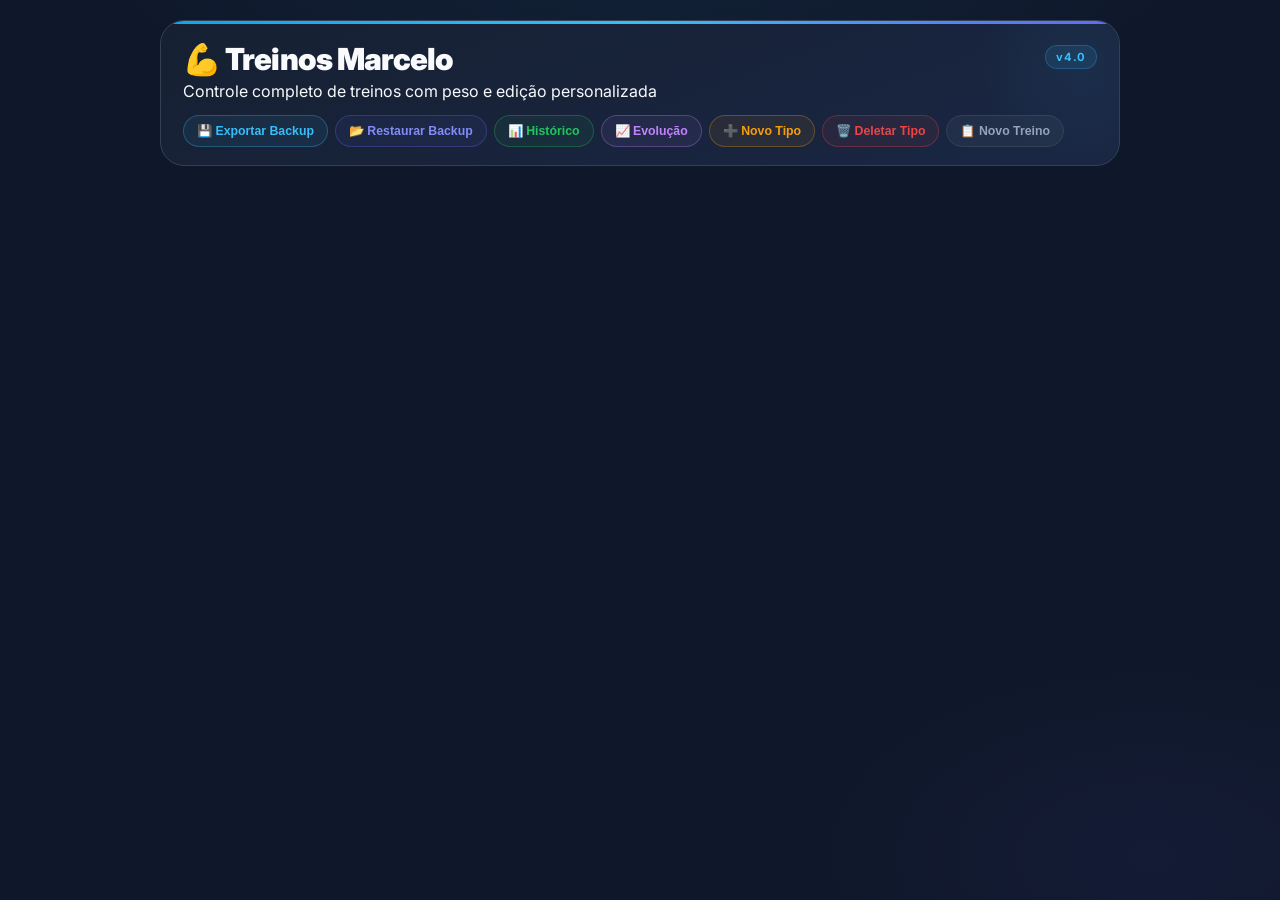
==== commit 5a70e86c: "feat: tela de evolucao — volume, tendencia e progressao por exercicio" ====
--- a/index.html
+++ b/index.html
@@ -29,6 +29,7 @@
             <button class="btn-acao-header btn-backup"    onclick="exportarBackup()">💾 Exportar Backup</button>
             <button class="btn-acao-header btn-restaurar" onclick="importarBackup()">📂 Restaurar Backup</button>
             <button class="btn-acao-header btn-historico" onclick="verHistorico()">📊 Histórico</button>
+            <button class="btn-acao-header btn-evolucao"  onclick="verEvolucao()">📈 Evolução</button>
             <button class="btn-acao-header btn-novo-tipo"  onclick="novoTipoTreino()">➕ Novo Tipo</button>
             <button class="btn-acao-header btn-del-tipo"   onclick="deletarTipoAtual()">🗑️ Deletar Tipo</button>
             <button class="btn-acao-header btn-add-treino" onclick="novoTreinoNoTipo()">📋 Novo Treino</button>
@@ -57,6 +58,7 @@
     <script src="js/treino-session.js"></script>
     <script src="js/historico-detalhado.js"></script>
     <script src="js/historico.js"></script>
+    <script src="js/evolucao.js"></script>
     <script src="js/backup.js"></script>
     <script src="js/app.js"></script>
 
--- a/css/style.css
+++ b/css/style.css
@@ -195,6 +195,7 @@
 .btn-backup    { color: var(--primary);  border-color: rgba(56,189,248,0.3);   background: rgba(56,189,248,0.07);  }
 .btn-restaurar { color: #818CF8;         border-color: rgba(99,102,241,0.3);   background: rgba(99,102,241,0.07);  }
 .btn-historico { color: var(--success);  border-color: rgba(34,197,94,0.3);    background: rgba(34,197,94,0.07);   }
+.btn-evolucao  { color: #C084FC;         border-color: rgba(192,132,252,0.3);  background: rgba(192,132,252,0.07); }
 .btn-novo-tipo { color: var(--warning);  border-color: rgba(245,158,11,0.3);   background: rgba(245,158,11,0.07);  }
 .btn-del-tipo  { color: var(--danger);   border-color: rgba(239,68,68,0.3);    background: rgba(239,68,68,0.07);   }
 .btn-add-treino{ color: var(--text-muted);border-color: var(--border);          background: rgba(255,255,255,0.04); }
@@ -202,6 +203,7 @@
 .btn-backup:hover    { background: rgba(56,189,248,0.15);  border-color: var(--primary);  color: var(--primary);  }
 .btn-restaurar:hover { background: rgba(99,102,241,0.15);  border-color: #818CF8;         color: #818CF8;         }
 .btn-historico:hover { background: rgba(34,197,94,0.15);   border-color: var(--success);  color: var(--success);  }
+.btn-evolucao:hover  { background: rgba(192,132,252,0.15); border-color: #C084FC;         color: #C084FC;         }
 .btn-novo-tipo:hover { background: rgba(245,158,11,0.15);  border-color: var(--warning);  color: var(--warning);  }
 .btn-del-tipo:hover  { background: rgba(239,68,68,0.15);   border-color: var(--danger);   color: var(--danger);   }
 .btn-add-treino:hover{ background: rgba(56,189,248,0.1);   border-color: rgba(56,189,248,0.35); color: var(--primary); }
@@ -1923,4 +1925,364 @@
 
 .hist-det-table tr:last-child td { border-bottom: none; }
 
-
+/* ============================================================
+   EVOLUÇÃO — MÓDULO DE PROGRESSÃO
+   ============================================================ */
+
+/* Modal */
+.modal-evolucao-content {
+    max-width: 720px;
+    width: 100%;
+    position: relative;
+    padding-bottom: 24px;
+}
+
+.evol-btn-fechar {
+    position: absolute;
+    top: 16px;
+    right: 16px;
+    background: rgba(255,255,255,0.07);
+    border: 1px solid var(--border);
+    color: var(--text-muted);
+    border-radius: 50%;
+    width: 32px;
+    height: 32px;
+    font-size: 14px;
+    cursor: pointer;
+    display: flex;
+    align-items: center;
+    justify-content: center;
+    transition: background var(--t-fast), color var(--t-fast);
+    z-index: 10;
+}
+.evol-btn-fechar:hover { background: rgba(239,68,68,0.2); color: var(--danger); }
+
+/* Seções */
+.evol-section {
+    margin-top: 24px;
+    padding-top: 20px;
+    border-top: 1px solid var(--border);
+}
+.evol-section:first-of-type { border-top: none; margin-top: 8px; }
+
+.evol-section-title {
+    font-size: 0.95rem;
+    font-weight: 700;
+    color: var(--text-muted);
+    text-transform: uppercase;
+    letter-spacing: 0.06em;
+    margin-bottom: 14px;
+    display: flex;
+    align-items: center;
+    gap: 8px;
+}
+.evol-sub {
+    font-size: 0.78rem;
+    font-weight: 400;
+    text-transform: none;
+    letter-spacing: 0;
+    color: var(--text-dim);
+}
+
+/* ─── Resumo Geral ─────────────────────────────────────── */
+.evol-resumo-grid {
+    display: grid;
+    grid-template-columns: repeat(2, 1fr);
+    gap: 10px;
+}
+@media (min-width: 520px) {
+    .evol-resumo-grid { grid-template-columns: repeat(4, 1fr); }
+}
+
+.evol-stat-card {
+    background: var(--bg-surface);
+    border: 1px solid var(--border);
+    border-radius: var(--radius-md);
+    padding: 14px 12px 10px;
+    display: flex;
+    flex-direction: column;
+    gap: 4px;
+    align-items: center;
+    text-align: center;
+}
+.evol-card-wide {
+    grid-column: span 2;
+}
+@media (min-width: 520px) {
+    .evol-card-wide { grid-column: span 1; }
+}
+
+.evol-stat-val {
+    font-size: 1.5rem;
+    font-weight: 800;
+    color: var(--primary);
+    line-height: 1.1;
+    word-break: break-word;
+}
+.evol-stat-val--sm {
+    font-size: 0.9rem;
+    line-height: 1.35;
+}
+.evol-stat-label {
+    font-size: 0.72rem;
+    color: var(--text-dim);
+    text-transform: uppercase;
+    letter-spacing: 0.04em;
+}
+
+.evol-nome-destaque {
+    color: var(--text-main);
+    font-weight: 700;
+}
+.evol-pct {
+    color: var(--success);
+    font-weight: 700;
+    font-size: 0.85rem;
+    background: rgba(34, 197, 94, 0.12);
+    padding: 2px 6px;
+    border-radius: 4px;
+}
+
+/* ─── Barras de Volume ──────────────────────────────────── */
+.evol-bar-chart {
+    display: flex;
+    align-items: flex-end;
+    gap: 6px;
+    height: 100px;
+    padding-bottom: 4px;
+}
+
+.evol-bar-item {
+    flex: 1;
+    display: flex;
+    flex-direction: column;
+    align-items: center;
+    height: 100%;
+    gap: 4px;
+}
+
+.evol-bar-track {
+    flex: 1;
+    width: 100%;
+    display: flex;
+    align-items: flex-end;
+    background: rgba(255,255,255,0.04);
+    border-radius: 4px 4px 0 0;
+    overflow: hidden;
+}
+
+.evol-bar-fill {
+    width: 100%;
+    background: linear-gradient(180deg, #6366F1 0%, rgba(99,102,241,0.6) 100%);
+    border-radius: 4px 4px 0 0;
+    min-height: 3px;
+    transition: height 0.4s ease;
+}
+.evol-bar-fill--mes {
+    background: linear-gradient(180deg, #38BDF8 0%, rgba(56,189,248,0.55) 100%);
+}
+
+.evol-bar-label {
+    font-size: 0.65rem;
+    color: var(--text-dim);
+    text-align: center;
+    white-space: nowrap;
+    overflow: hidden;
+    text-overflow: ellipsis;
+    max-width: 100%;
+}
+.evol-bar-val {
+    font-size: 0.6rem;
+    color: var(--text-muted);
+    text-align: center;
+    white-space: nowrap;
+}
+
+/* ─── Contagem por período ──────────────────────────────── */
+.evol-count-row {
+    display: flex;
+    flex-wrap: wrap;
+    gap: 8px;
+}
+.evol-count-item {
+    flex: 1;
+    min-width: 52px;
+    background: var(--bg-surface);
+    border: 1px solid var(--border);
+    border-radius: var(--radius-sm);
+    padding: 10px 8px 6px;
+    display: flex;
+    flex-direction: column;
+    align-items: center;
+    gap: 2px;
+}
+.evol-count-val {
+    font-size: 1.3rem;
+    font-weight: 800;
+    color: var(--secondary);
+    line-height: 1;
+}
+.evol-count-label {
+    font-size: 0.62rem;
+    color: var(--text-dim);
+    text-align: center;
+}
+
+/* ─── Exercício Selecionado ─────────────────────────────── */
+.evol-ex-selector {
+    display: flex;
+    flex-direction: column;
+    gap: 6px;
+    margin-bottom: 16px;
+}
+.evol-ex-selector label {
+    font-size: 0.8rem;
+    color: var(--text-muted);
+    font-weight: 600;
+}
+.evol-ex-selector select {
+    width: 100%;
+    padding: 10px 12px;
+    background: var(--bg-surface);
+    border: 1px solid var(--border);
+    border-radius: var(--radius-sm);
+    color: var(--text-main);
+    font-size: 0.9rem;
+    cursor: pointer;
+    outline: none;
+}
+.evol-ex-selector select:focus {
+    border-color: var(--border-focus);
+}
+
+/* Stats do exercício */
+.evol-ex-stats {
+    display: grid;
+    grid-template-columns: repeat(3, 1fr);
+    gap: 8px;
+    margin-bottom: 14px;
+}
+@media (min-width: 480px) {
+    .evol-ex-stats { grid-template-columns: repeat(6, 1fr); }
+}
+
+.evol-ex-stat {
+    background: rgba(255,255,255,0.04);
+    border: 1px solid var(--border);
+    border-radius: var(--radius-sm);
+    padding: 10px 8px;
+    display: flex;
+    flex-direction: column;
+    align-items: center;
+    gap: 4px;
+    text-align: center;
+}
+.evol-ex-stat--tend {
+    grid-column: span 3;
+}
+@media (min-width: 480px) {
+    .evol-ex-stat--tend { grid-column: span 1; }
+}
+
+.evol-ex-val {
+    font-size: 1rem;
+    font-weight: 700;
+    color: var(--primary);
+    line-height: 1.1;
+}
+.evol-ex-val--date {
+    font-size: 0.82rem;
+}
+.evol-ex-label {
+    font-size: 0.62rem;
+    color: var(--text-dim);
+    text-transform: uppercase;
+    letter-spacing: 0.04em;
+    line-height: 1.2;
+}
+
+/* Tendência badge */
+.evol-tend-badge {
+    display: inline-block;
+    padding: 4px 10px;
+    border-radius: 20px;
+    font-size: 0.78rem;
+    font-weight: 700;
+    line-height: 1.2;
+}
+.evol-tend-subindo { background: rgba(34,197,94,0.15);  color: var(--success); }
+.evol-tend-estavel { background: rgba(245,158,11,0.15); color: var(--warning); }
+.evol-tend-queda   { background: rgba(239,68,68,0.15);  color: var(--danger);  }
+.evol-tend-neutro  { background: rgba(148,163,184,0.1); color: var(--text-dim); }
+
+/* Tabela de registros */
+.evol-tabela-wrap {
+    overflow-x: auto;
+    border-radius: var(--radius-sm);
+    border: 1px solid var(--border);
+    margin-bottom: 14px;
+}
+.evol-tabela {
+    width: 100%;
+    border-collapse: collapse;
+    font-size: 0.82rem;
+}
+.evol-tabela th {
+    background: rgba(255,255,255,0.04);
+    padding: 8px 10px;
+    text-align: left;
+    font-size: 0.72rem;
+    font-weight: 600;
+    color: var(--text-dim);
+    text-transform: uppercase;
+    letter-spacing: 0.04em;
+    border-bottom: 1px solid var(--border);
+    white-space: nowrap;
+}
+.evol-tabela td {
+    padding: 8px 10px;
+    border-bottom: 1px solid rgba(51,65,85,0.5);
+    color: var(--text-main);
+    white-space: nowrap;
+}
+.evol-tabela tr:last-child td { border-bottom: none; }
+.evol-tabela tr:hover td { background: rgba(255,255,255,0.03); }
+.evol-td-vol {
+    font-weight: 700;
+    color: var(--primary);
+    text-align: right;
+}
+
+/* Canvas gráfico */
+.evol-canvas-wrap {
+    border-radius: var(--radius-sm);
+    overflow: hidden;
+    background: rgba(15, 23, 42, 0.6);
+    padding: 12px 8px 8px;
+    border: 1px solid var(--border);
+}
+.evol-canvas-title {
+    font-size: 0.72rem;
+    color: var(--text-dim);
+    text-transform: uppercase;
+    letter-spacing: 0.05em;
+    margin-bottom: 8px;
+    padding-left: 4px;
+}
+#canvas-evol-ex {
+    display: block;
+    width: 100%;
+}
+
+/* Mensagem vazia */
+.evol-empty {
+    color: var(--text-dim);
+    font-size: 0.88rem;
+    text-align: center;
+    padding: 20px 12px;
+    background: rgba(255,255,255,0.02);
+    border-radius: var(--radius-sm);
+    border: 1px dashed var(--border);
+}
+
+
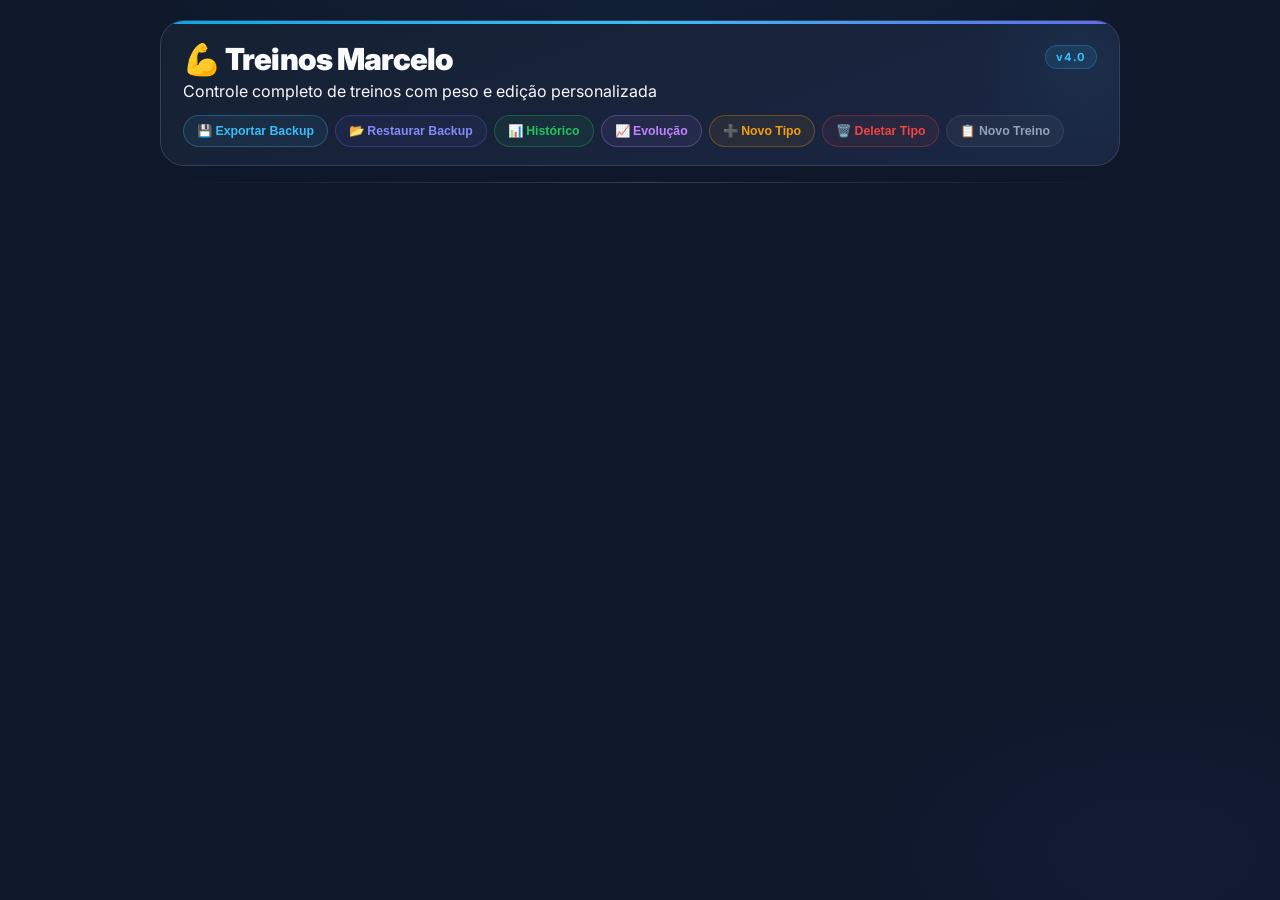
==== commit 764c7cf1: "feat: dashboard inicial — resumo, próximo treino, semana, evolução rápida e atalhos" ====
--- a/index.html
+++ b/index.html
@@ -39,6 +39,10 @@
     <!-- Input oculto para importar arquivo JSON -->
     <input type="file" id="inputImportacao" accept=".json" style="display:none" onchange="processarImportacao(event)">
 
+    <!-- Dashboard inicial -->
+    <div id="dashboard"></div>
+    <div class="dash-divider"></div>
+
     <div class="tipo-selector" id="tipoSelector">
         <!-- Botões dos tipos serão inseridos aqui -->
     </div>
@@ -59,6 +63,7 @@
     <script src="js/historico-detalhado.js"></script>
     <script src="js/historico.js"></script>
     <script src="js/evolucao.js"></script>
+    <script src="js/dashboard.js"></script>
     <script src="js/backup.js"></script>
     <script src="js/app.js"></script>
 
--- a/css/style.css
+++ b/css/style.css
@@ -2285,4 +2285,296 @@
     border: 1px dashed var(--border);
 }
 
-
+/* ============================================================
+   DASHBOARD INICIAL
+   ============================================================ */
+
+.dash-wrapper {
+    display: flex;
+    flex-direction: column;
+    gap: 12px;
+    padding: 0 0 4px;
+    max-width: 900px;
+    margin: 0 auto;
+    width: 100%;
+}
+
+/* ── Divisor visual abaixo do dashboard ── */
+.dash-divider {
+    height: 1px;
+    background: linear-gradient(90deg, transparent, var(--border), transparent);
+    margin: 8px 0 16px;
+}
+
+/* ── Banner mensagem inteligente ── */
+.dash-banner {
+    padding: 11px 16px;
+    border-radius: var(--radius-md);
+    font-size: 0.88rem;
+    font-weight: 600;
+    line-height: 1.4;
+    border-left: 3px solid transparent;
+}
+.dash-banner--ok     { background: rgba(34,197,94,0.1);  border-color: var(--success); color: #86EFAC; }
+.dash-banner--neutro { background: rgba(56,189,248,0.08); border-color: var(--primary); color: #7DD3FC; }
+.dash-banner--warn   { background: rgba(245,158,11,0.1); border-color: var(--warning); color: #FCD34D; }
+.dash-banner--alert  { background: rgba(239,68,68,0.1);  border-color: var(--danger);  color: #FCA5A5; }
+
+/* ── Grid superior: Próximo + Semana ── */
+.dash-grid-top {
+    display: grid;
+    grid-template-columns: 1fr;
+    gap: 12px;
+}
+@media (min-width: 560px) {
+    .dash-grid-top { grid-template-columns: 1fr 1fr; }
+}
+
+/* ── Card base ── */
+.dash-card {
+    background: var(--bg-card);
+    border: 1px solid var(--border);
+    border-radius: var(--radius-lg);
+    padding: 18px 18px 16px;
+    display: flex;
+    flex-direction: column;
+    gap: 8px;
+    transition: border-color var(--t-fast);
+}
+.dash-card:hover { border-color: rgba(56,189,248,0.25); }
+.dash-card--vazio { opacity: 0.65; }
+
+/* ── Eyebrow (label topo do card) ── */
+.dash-eyebrow {
+    font-size: 0.72rem;
+    font-weight: 700;
+    text-transform: uppercase;
+    letter-spacing: 0.07em;
+    color: var(--text-dim);
+}
+
+/* ── Card: Próximo treino ── */
+.dash-card--prox {
+    border-color: rgba(56,189,248,0.2);
+    background: linear-gradient(135deg, #1E293B 0%, #162032 100%);
+}
+.dash-prox-nome {
+    font-size: 1.25rem;
+    font-weight: 800;
+    color: var(--text-main);
+    line-height: 1.2;
+    margin-top: 2px;
+}
+.dash-prox-desc {
+    font-size: 0.8rem;
+    color: var(--text-muted);
+    margin: 0;
+}
+.dash-prox-tipo-badge {
+    display: inline-block;
+    background: rgba(56,189,248,0.12);
+    color: var(--primary);
+    border: 1px solid rgba(56,189,248,0.25);
+    border-radius: 20px;
+    font-size: 0.7rem;
+    font-weight: 700;
+    padding: 3px 10px;
+    align-self: flex-start;
+}
+.dash-btn-primary {
+    margin-top: 6px;
+    padding: 13px 20px;
+    background: linear-gradient(135deg, var(--primary) 0%, var(--primary-dark) 100%);
+    color: #0F172A;
+    font-weight: 800;
+    font-size: 0.95rem;
+    border: none;
+    border-radius: var(--radius-md);
+    cursor: pointer;
+    transition: transform var(--t-fast), opacity var(--t-fast);
+    text-align: center;
+    letter-spacing: 0.01em;
+}
+.dash-btn-primary:hover  { transform: translateY(-1px); opacity: 0.92; }
+.dash-btn-primary:active { transform: scale(0.97); }
+
+/* ── Card: Semana ── */
+.dash-semana-grid {
+    display: grid;
+    grid-template-columns: repeat(2, 1fr);
+    gap: 8px;
+    margin-top: 4px;
+}
+.dash-stat {
+    background: var(--bg-surface);
+    border-radius: var(--radius-sm);
+    padding: 10px 10px 8px;
+    display: flex;
+    flex-direction: column;
+    align-items: center;
+    gap: 3px;
+    text-align: center;
+    border: 1px solid rgba(255,255,255,0.04);
+}
+.dash-stat-val {
+    font-size: 1.3rem;
+    font-weight: 800;
+    line-height: 1;
+}
+.dash-stat-lbl {
+    font-size: 0.65rem;
+    color: var(--text-dim);
+    text-transform: uppercase;
+    letter-spacing: 0.04em;
+}
+.dash-stat--primary .dash-stat-val { color: var(--secondary); }
+.dash-stat--sky     .dash-stat-val { color: var(--primary);   }
+.dash-stat--green   .dash-stat-val { color: var(--success);   }
+.dash-stat--muted   .dash-stat-val { color: var(--text-muted);}
+
+/* ── Card: Último treino ── */
+.dash-ult-nome {
+    font-size: 1.05rem;
+    font-weight: 700;
+    color: var(--text-main);
+    line-height: 1.25;
+}
+.dash-ult-meta {
+    display: flex;
+    flex-wrap: wrap;
+    align-items: center;
+    gap: 6px;
+    margin-top: 2px;
+}
+.dash-ult-data {
+    font-size: 0.8rem;
+    color: var(--text-muted);
+}
+.dash-badge {
+    display: inline-flex;
+    align-items: center;
+    gap: 4px;
+    font-size: 0.75rem;
+    font-weight: 600;
+    padding: 3px 9px;
+    border-radius: 20px;
+}
+.dash-badge--dur { background: rgba(245,158,11,0.12); color: #FCD34D; }
+.dash-badge--vol { background: rgba(56,189,248,0.12);  color: var(--primary); }
+
+.dash-btn-sec {
+    margin-top: 4px;
+    padding: 10px 16px;
+    background: rgba(255,255,255,0.05);
+    border: 1px solid var(--border);
+    color: var(--text-muted);
+    font-size: 0.83rem;
+    font-weight: 600;
+    border-radius: var(--radius-sm);
+    cursor: pointer;
+    transition: background var(--t-fast), color var(--t-fast), border-color var(--t-fast);
+    align-self: flex-start;
+}
+.dash-btn-sec:hover {
+    background: rgba(56,189,248,0.1);
+    border-color: rgba(56,189,248,0.3);
+    color: var(--primary);
+}
+
+/* ── Card: Evolução rápida ── */
+.dash-ev-list {
+    display: flex;
+    flex-direction: column;
+    gap: 10px;
+    margin: 4px 0;
+}
+.dash-ev-item {
+    display: flex;
+    align-items: flex-start;
+    gap: 10px;
+}
+.dash-ev-icon {
+    font-size: 1.2rem;
+    flex-shrink: 0;
+    margin-top: 1px;
+}
+.dash-ev-body {
+    display: flex;
+    flex-direction: column;
+    gap: 1px;
+    min-width: 0;
+}
+.dash-ev-label {
+    font-size: 0.68rem;
+    color: var(--text-dim);
+    text-transform: uppercase;
+    letter-spacing: 0.04em;
+    font-weight: 600;
+}
+.dash-ev-nome {
+    font-size: 0.88rem;
+    font-weight: 700;
+    color: var(--text-main);
+    word-break: break-word;
+    line-height: 1.3;
+}
+.dash-ev-data {
+    color: var(--text-muted);
+    font-weight: 400;
+}
+.dash-ev-badge {
+    display: inline-block;
+    font-size: 0.75rem;
+    font-weight: 700;
+    padding: 2px 7px;
+    border-radius: 12px;
+    vertical-align: middle;
+}
+.dash-ev-badge--green { background: rgba(34,197,94,0.15);  color: #86EFAC; }
+.dash-ev-badge--sky   { background: rgba(56,189,248,0.15); color: var(--primary); }
+
+/* ── Atalhos rápidos ── */
+.dash-atalhos {
+    display: grid;
+    grid-template-columns: repeat(4, 1fr);
+    gap: 8px;
+    margin-top: 2px;
+}
+.dash-atl {
+    display: flex;
+    flex-direction: column;
+    align-items: center;
+    justify-content: center;
+    gap: 5px;
+    padding: 12px 6px 10px;
+    background: var(--bg-card);
+    border: 1px solid var(--border);
+    border-radius: var(--radius-md);
+    cursor: pointer;
+    font-size: 1.3rem;
+    transition: background var(--t-fast), border-color var(--t-fast), transform var(--t-fast);
+}
+.dash-atl span {
+    font-size: 0.65rem;
+    font-weight: 700;
+    color: var(--text-muted);
+    text-transform: uppercase;
+    letter-spacing: 0.04em;
+    line-height: 1;
+}
+.dash-atl:hover        { transform: translateY(-2px); border-color: rgba(56,189,248,0.3); }
+.dash-atl:active       { transform: scale(0.96); }
+.dash-atl--treino:hover   { background: rgba(56,189,248,0.08); }
+.dash-atl--hist:hover     { background: rgba(34,197,94,0.08);  }
+.dash-atl--evolucao:hover { background: rgba(192,132,252,0.08); }
+.dash-atl--backup:hover   { background: rgba(245,158,11,0.08); }
+
+/* ── Texto vazio ── */
+.dash-vazio-txt {
+    font-size: 0.83rem;
+    color: var(--text-dim);
+    line-height: 1.5;
+    margin: 4px 0 0;
+}
+
+
